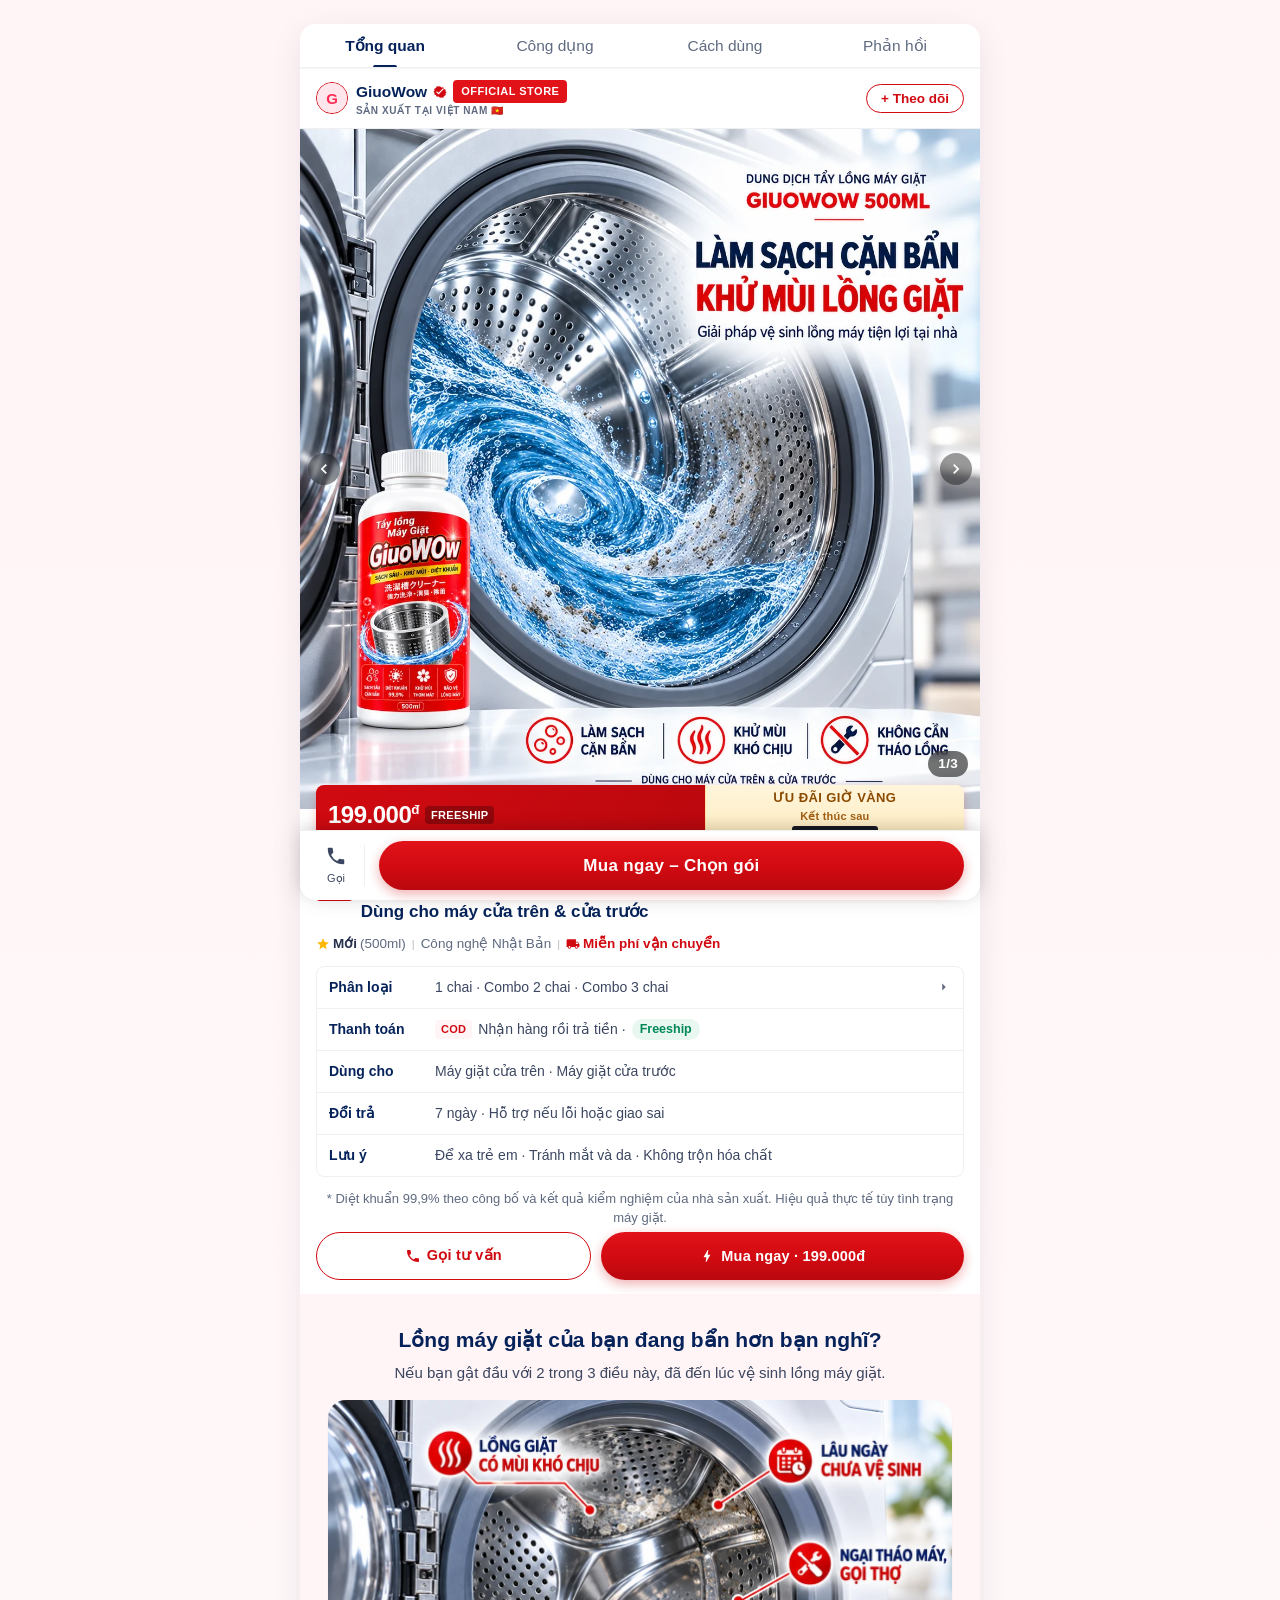
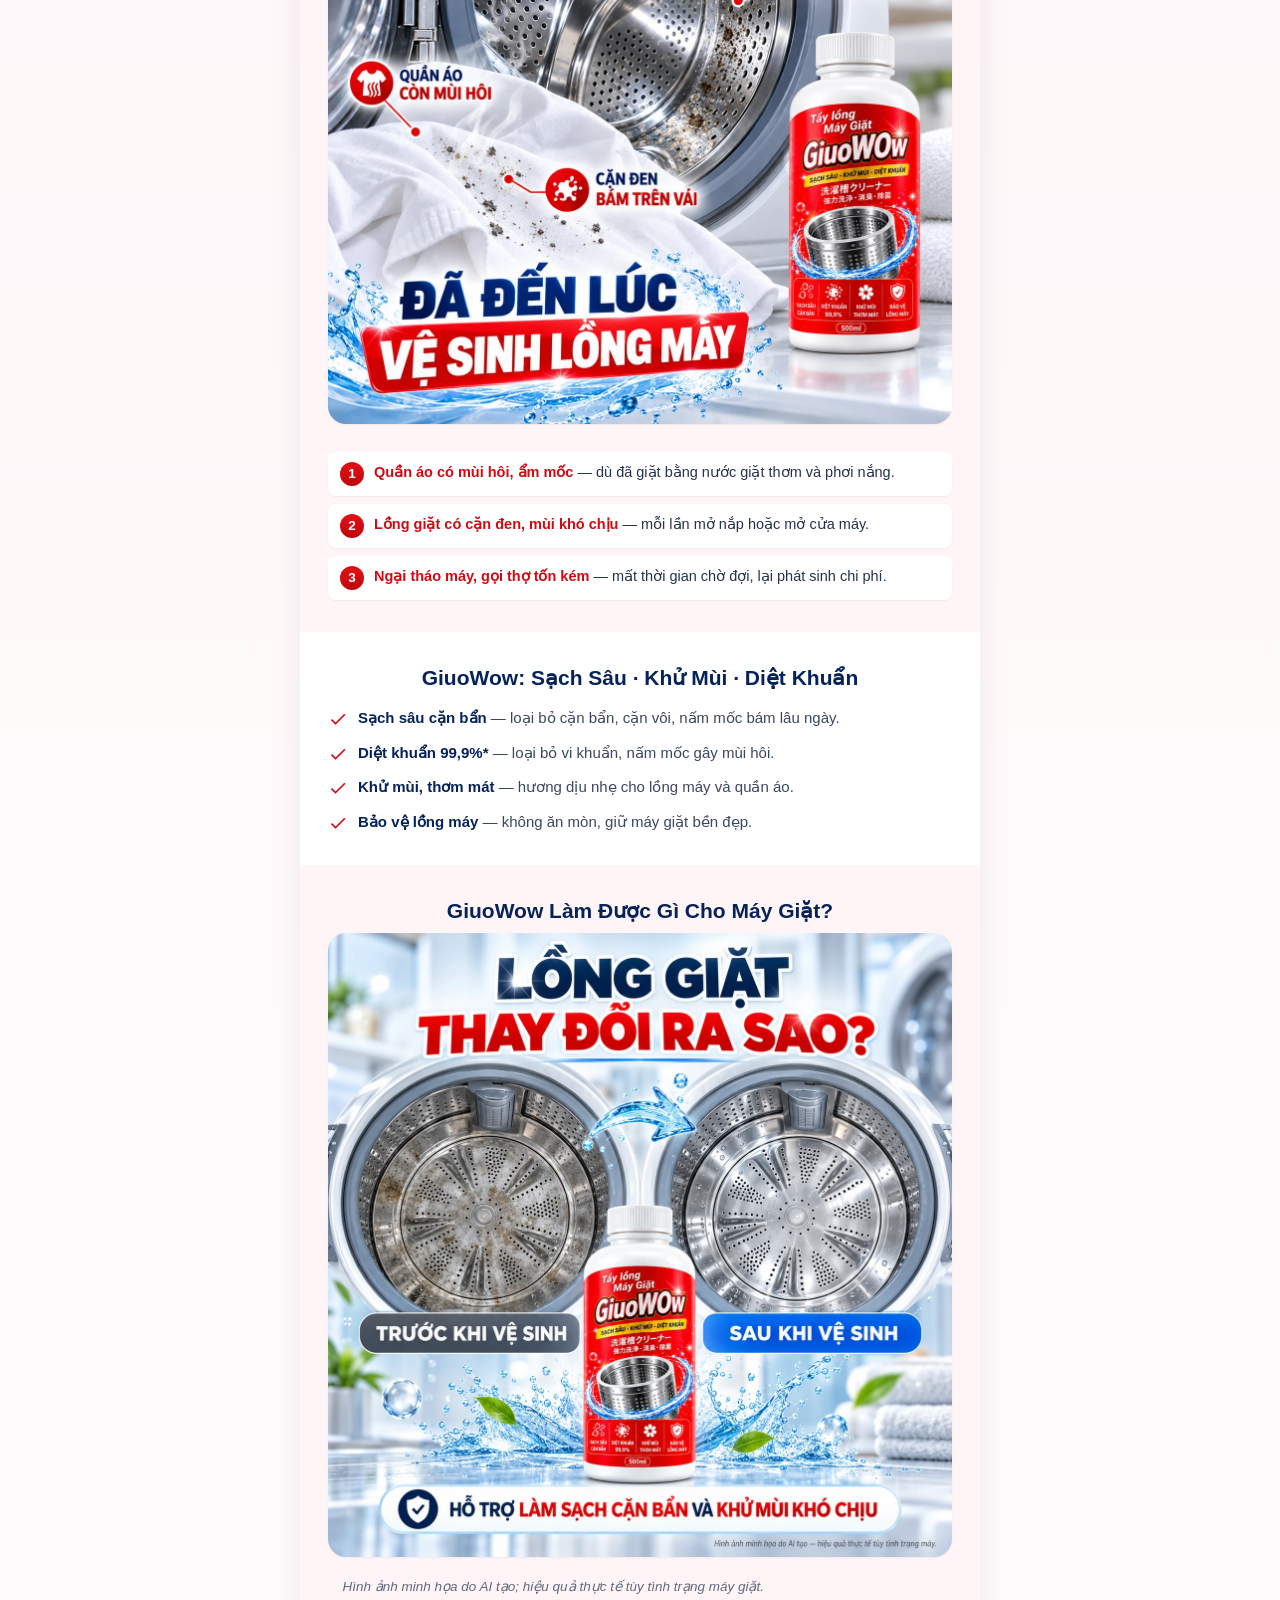
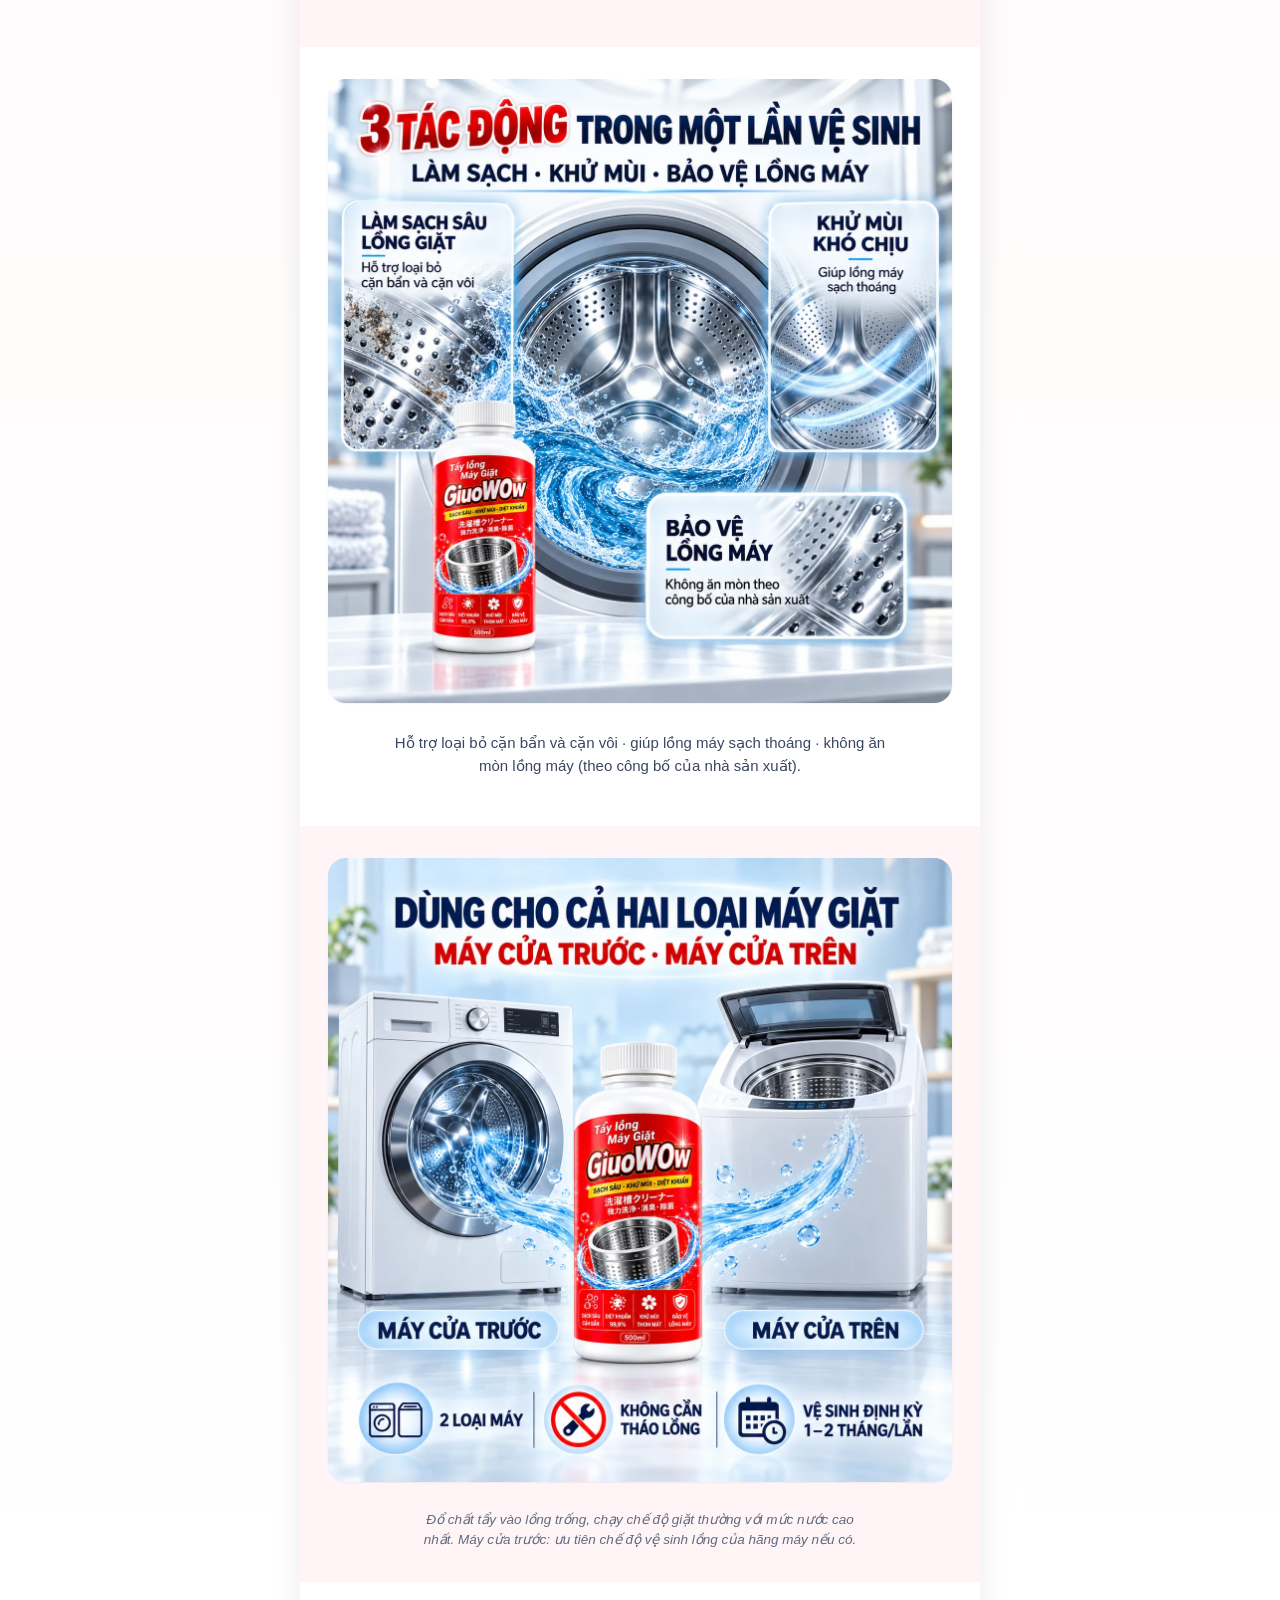
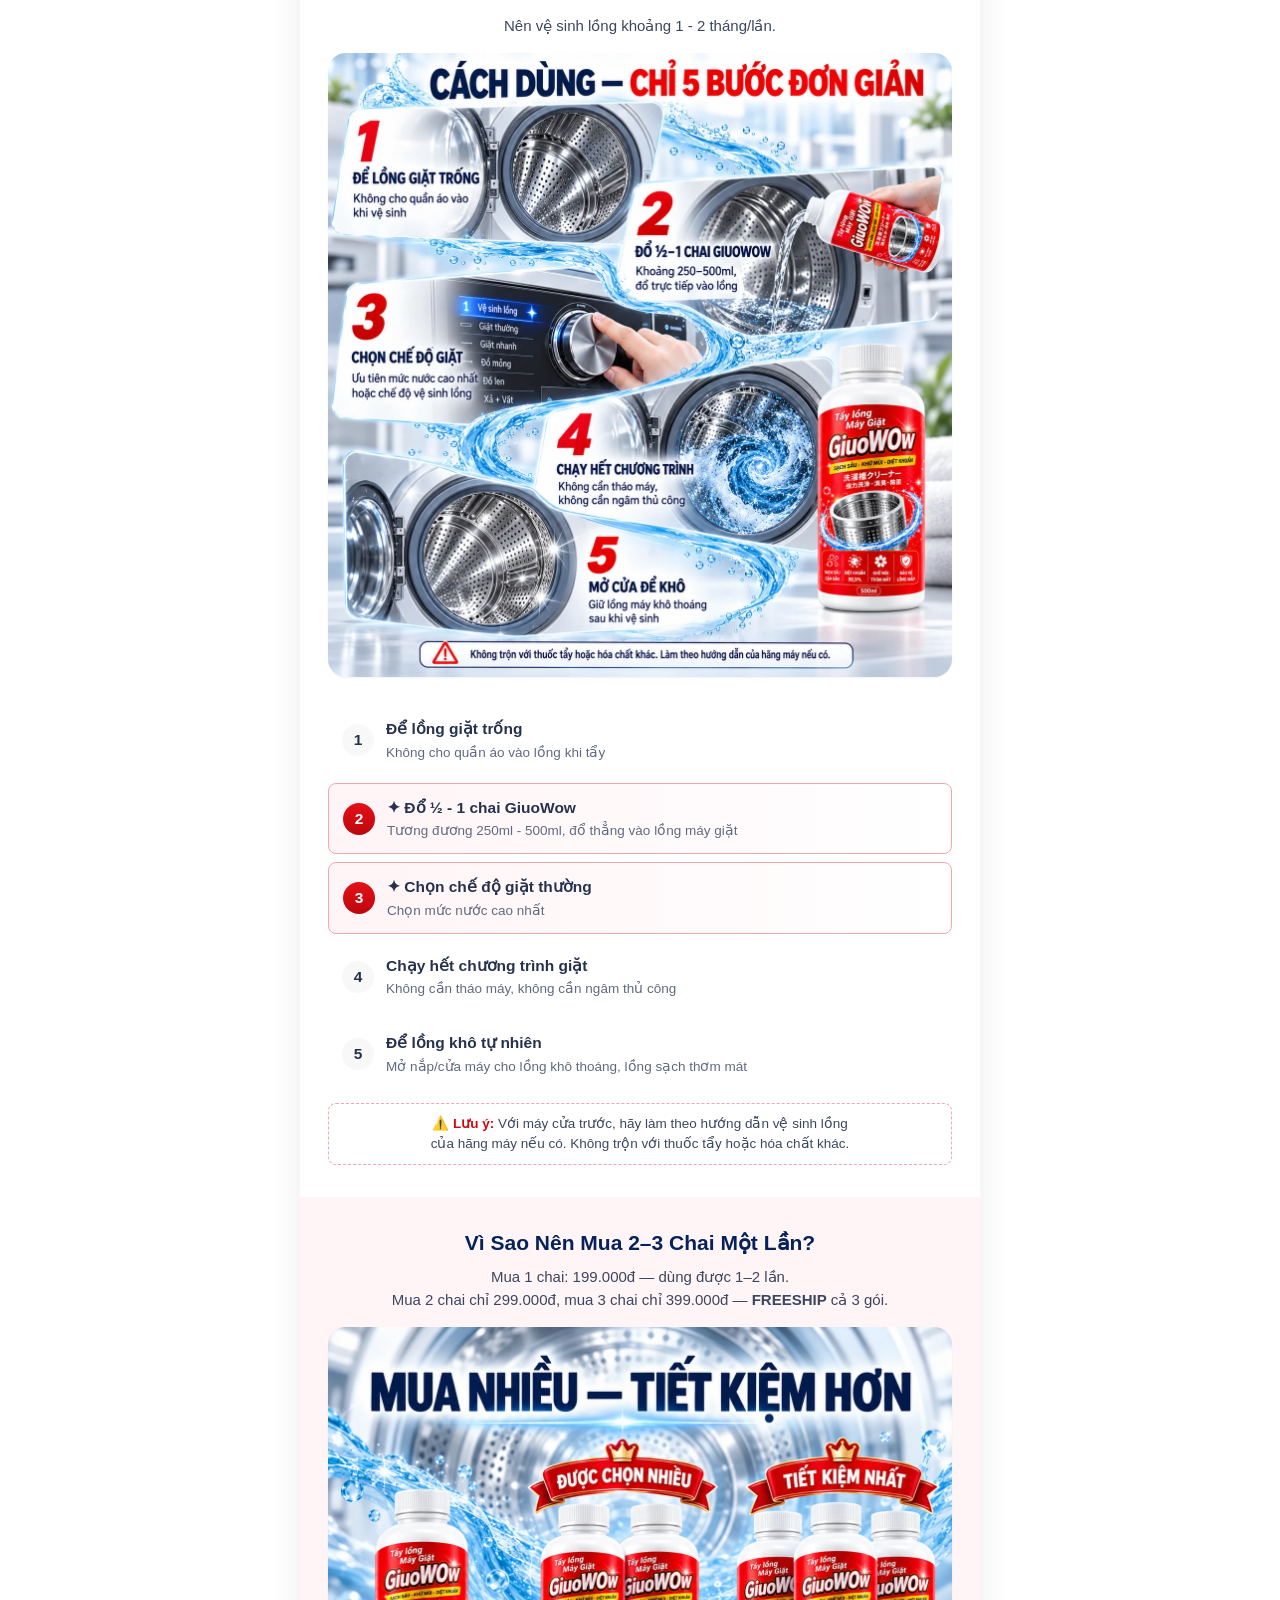
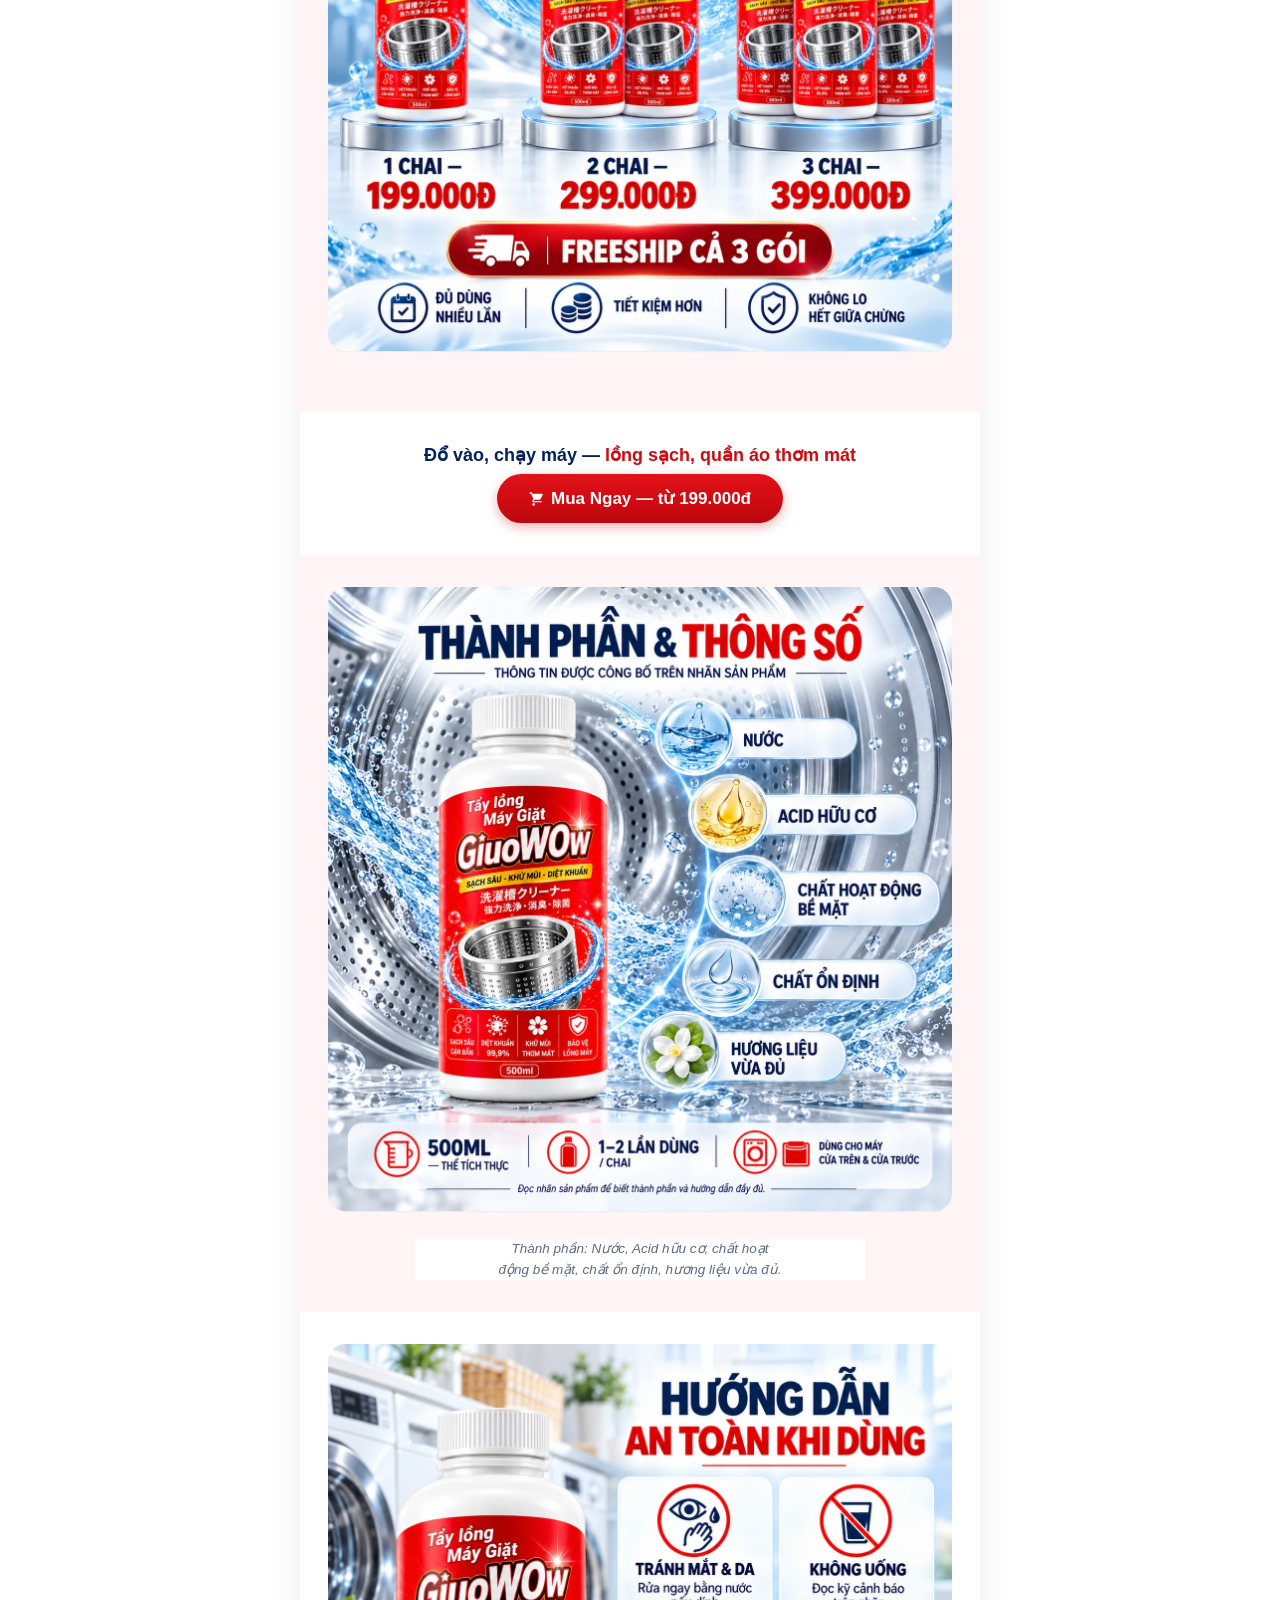
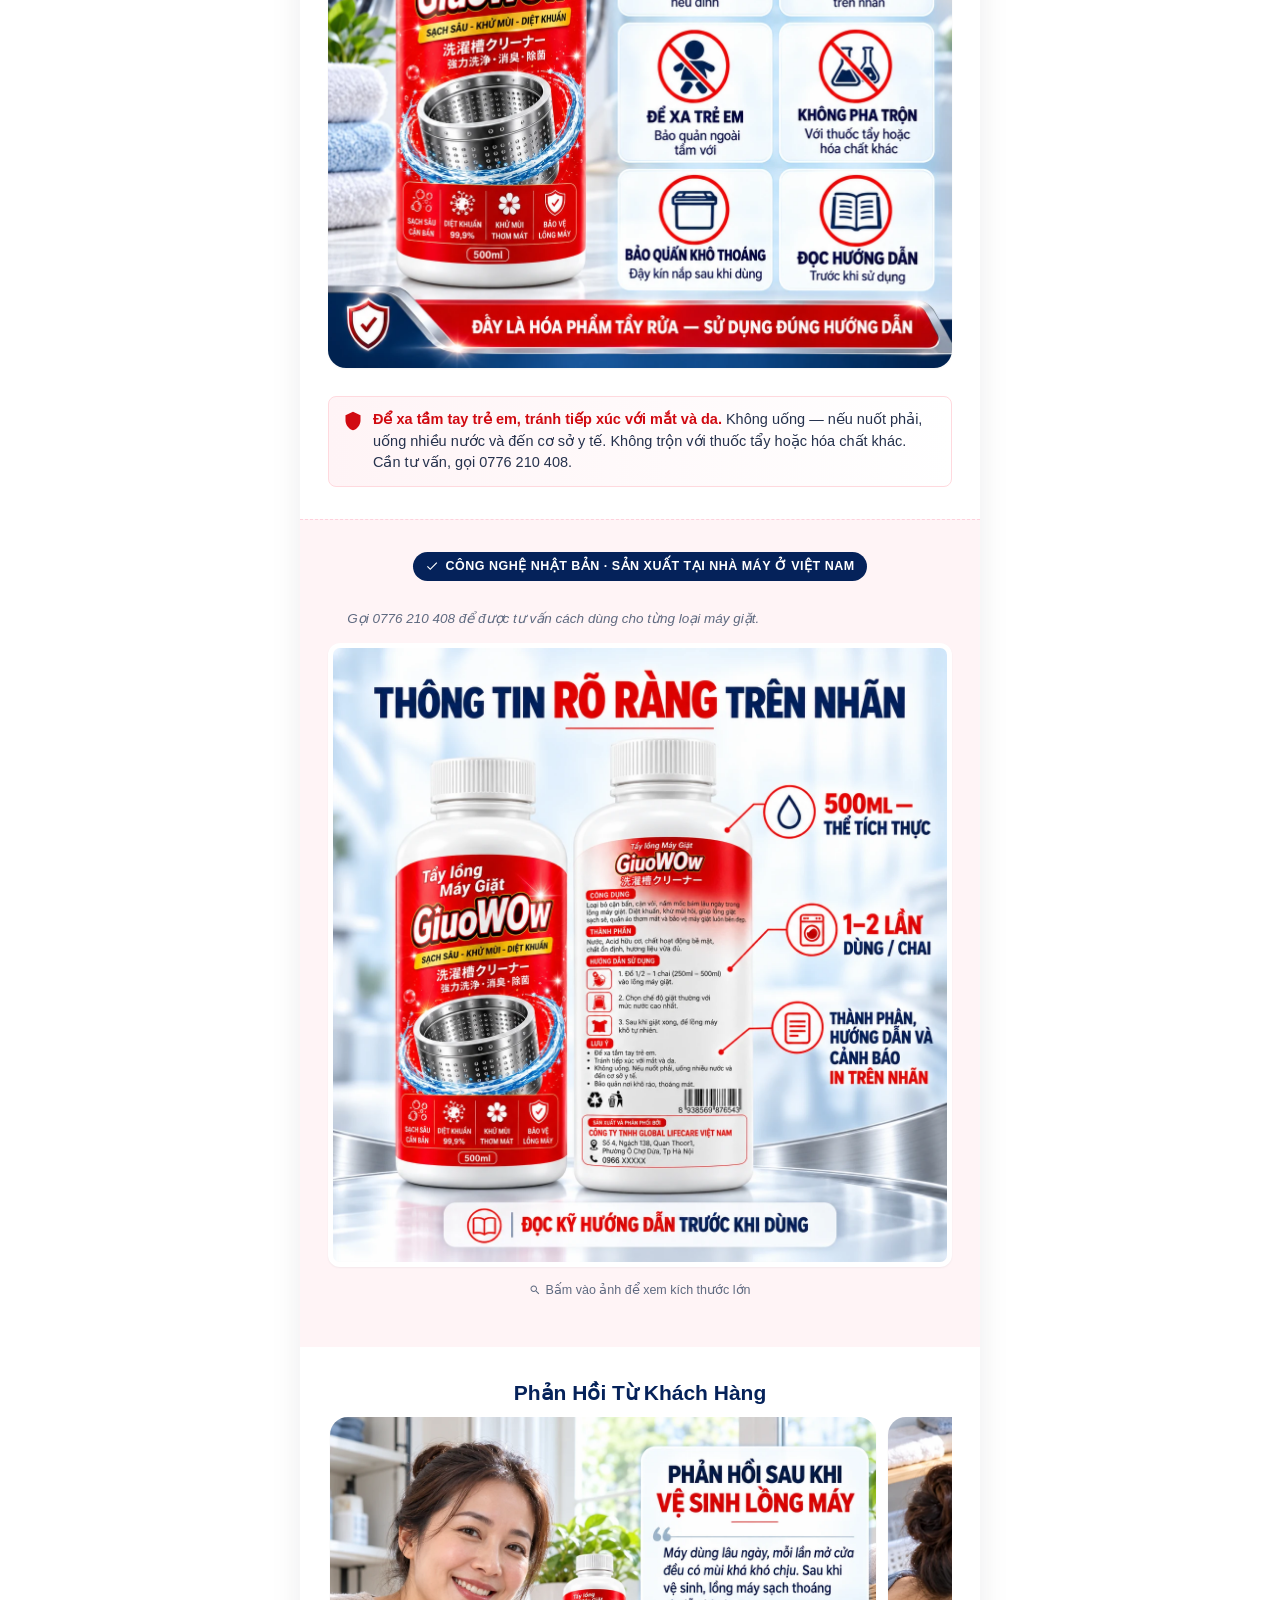
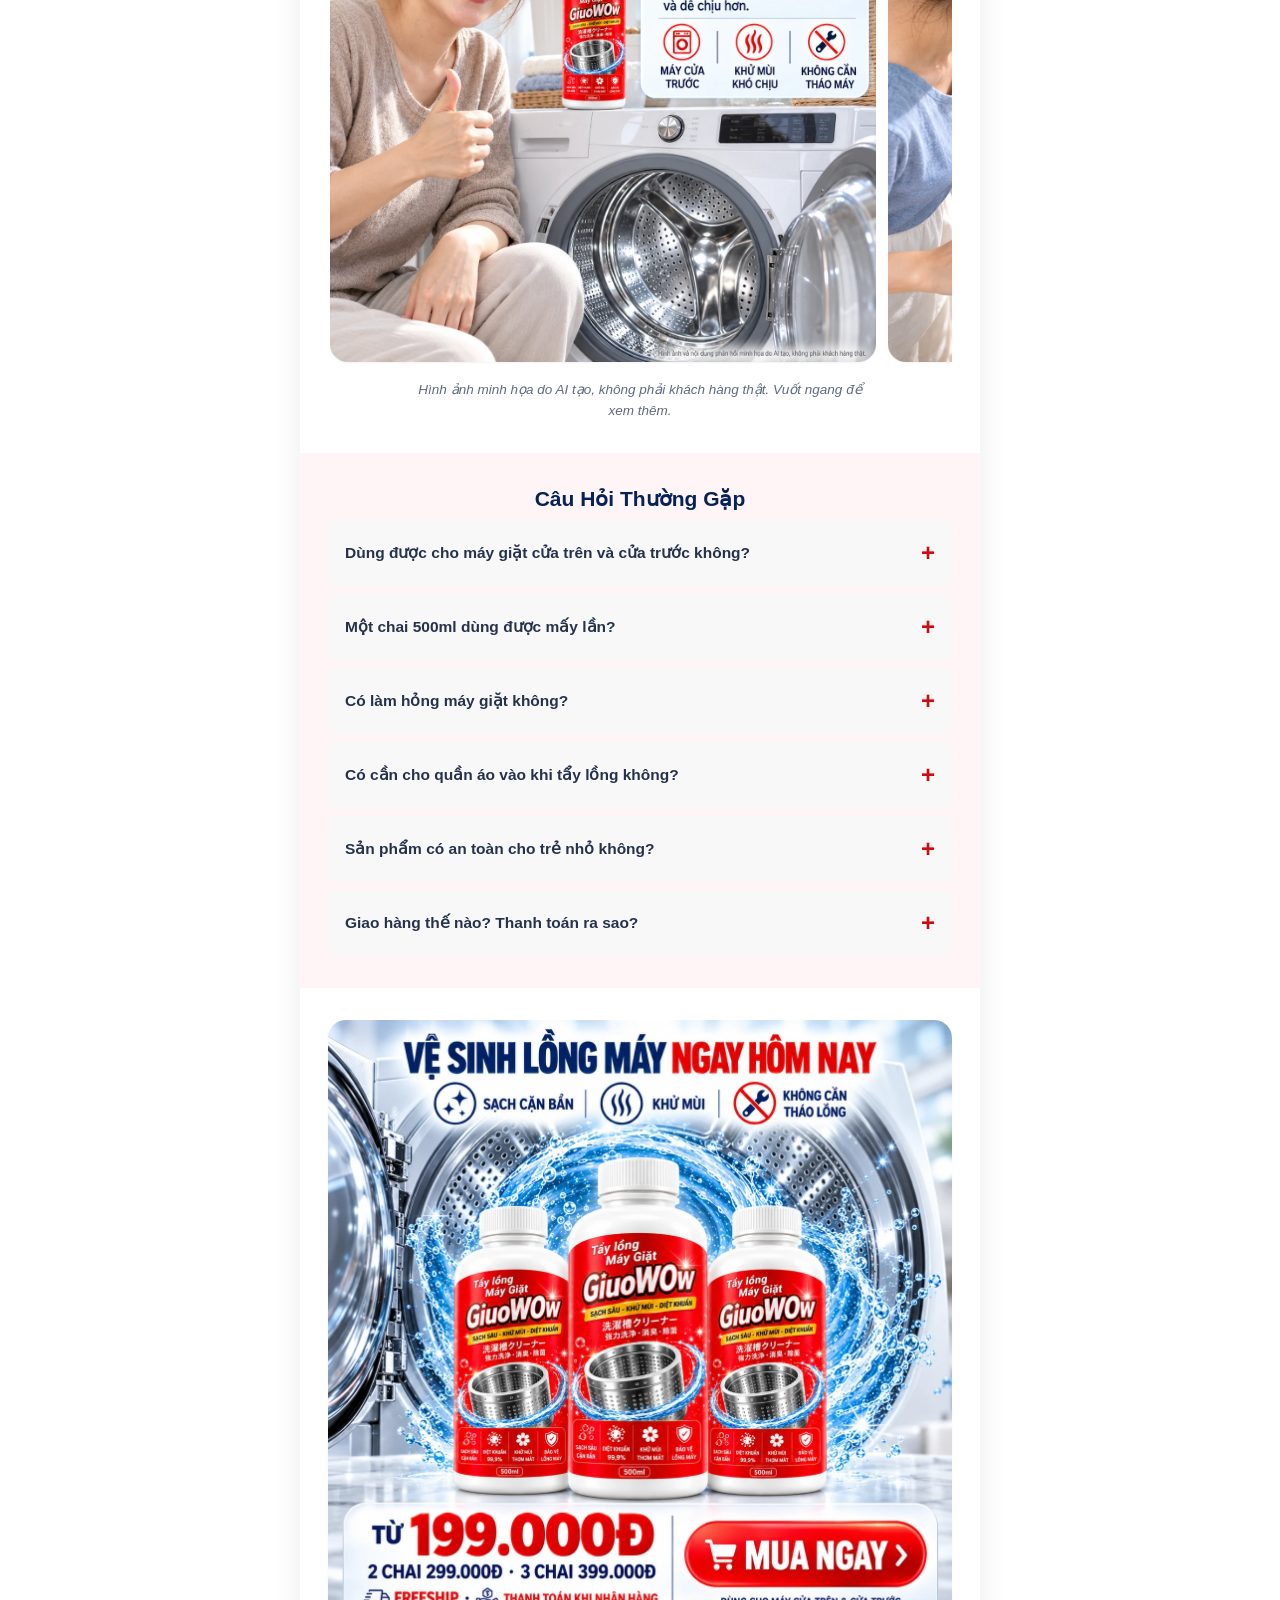
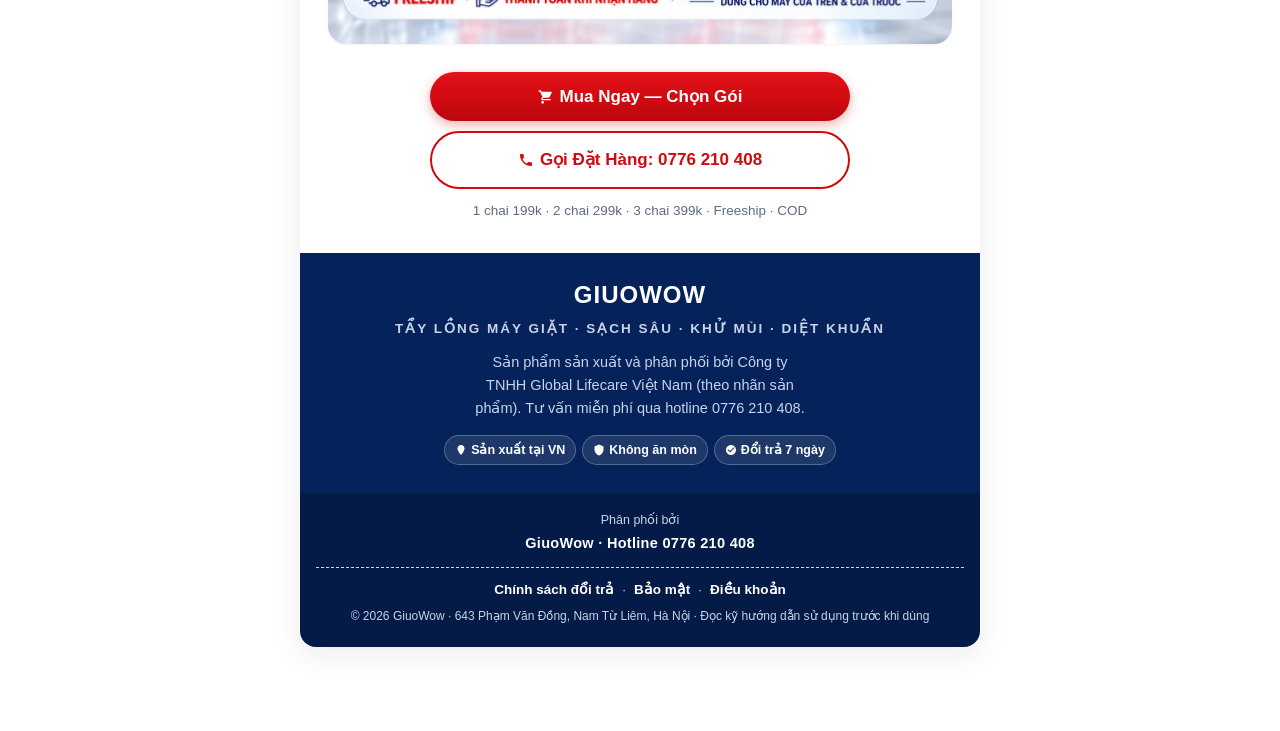
==== index.html @ 95f773a8 "Restructure non-image content: red palette, shorter page, new menu, desktop width - Images untouched" ====
<!DOCTYPE html>
<html lang="vi">
<head>
<meta charset="UTF-8">
<meta name="viewport" content="width=device-width, initial-scale=1.0, viewport-fit=cover">
<title>GiuoWow - Tẩy lồng máy giặt 500ml | Sạch sâu, khử mùi, diệt khuẩn</title>
<meta name="description" content="GiuoWow tẩy lồng máy giặt 500ml: loại bỏ cặn bẩn, cặn vôi, nấm mốc bám lâu ngày, khử mùi, diệt khuẩn. Dùng cho máy giặt cửa trên và cửa trước. Miễn phí vận chuyển, thanh toán khi nhận hàng.">
<meta name="theme-color" content="#D10A11">
<meta property="og:title" content="GiuoWow - Tẩy lồng máy giặt 500ml">
<meta property="og:description" content="Sạch sâu - Khử mùi - Diệt khuẩn. Miễn phí vận chuyển, thanh toán khi nhận hàng.">
<meta property="og:type" content="website">
<meta property="og:image" content="assets/gw-01-hero.webp">
<link rel="preload" as="image" href="assets/gw-01-hero.webp">
<link rel="icon" href="assets/brand-avatar.svg">
<style>
/* ==========================================================================
   TikTok Shop — Design Tokens
   ========================================================================== */
:root {
  --tt-pink:           #D10A11;
  --tt-pink-dark:      #B9080E;
  --tt-rose:           #E21219;
  --tt-pink-soft:      #F4A6AC;
  --tt-pastel:         #FFE3E8;
  --tt-peach:          #FFD8C2;
  --tt-cream:          #FFF4E6;
  --tt-mint:           #E8F8F0;
  --tt-promo-yellow:   #FFB800;
  --tt-promo-orange:   #FF7A00;
  --tt-flash-red:      #B9080E;
  --tt-bg:             #FFFFFF;
  --tt-bg-soft:        #F8F8F8;
  --tt-bg-border:      #F0F0F0;
  --tt-bg-overlay:     rgba(22, 24, 35, 0.5);
  --tt-black:          #161823;
  --tt-text-primary:   #161823;
  --tt-text-secondary: #555555;
  --tt-text-muted:     #8A8B91;
  --tt-text-disabled:  #BBBBBB;
  --tt-strike-price:   #999999;
  --tt-cyan:           #25F4EE;
  --tt-star-active:    #FFB800;
  --tt-star-inactive:  #DDDDDD;
  --tt-grad-pink:      linear-gradient(90deg, #E21219 0%, #D10A11 100%);
  --tt-grad-promo:     linear-gradient(90deg, #FFB800 0%, #FF7A00 100%);
  --tt-grad-xtra:      linear-gradient(135deg, #FFB800 0%, #D10A11 100%);
  --tt-grad-pastel:    linear-gradient(180deg, #FFE3E8 0%, #FFD8C2 100%);
  --tt-grad-mint:      linear-gradient(180deg, #E8F8F0 0%, #FFFFFF 100%);
  --tt-r-sm:           4px;
  --tt-r-md:           8px;
  --tt-r-lg:           12px;
  --tt-r-xl:           16px;
  --tt-r-pill:         999px;
  --tt-gap-xs:         4px;
  --tt-gap-sm:         8px;
  --tt-gap-md:         12px;
  --tt-gap-lg:         16px;
  --tt-gap-xl:         24px;
  --tt-gap-2xl:        32px;
  --tt-shadow-sm:      0 1px 2px rgba(22, 24, 35, 0.05);
  --tt-shadow-md:      0 2px 8px rgba(22, 24, 35, 0.08);
  --tt-shadow-tab:     0 1px 0 rgba(22, 24, 35, 0.04);
  --tt-shadow-modal:   0 8px 24px rgba(22, 24, 35, 0.16);
  --tt-shadow-cta:     0 4px 12px rgba(209,10,17, 0.32);
  --tt-container:      480px;
  --tt-tabnav-height:  44px;
  /* Cosmetic accents */
  --cos-soft-pink:     #FFF4F6;
  --cos-soft-peach:    #FFF5EE;
  --cos-soft-mint:     #F0F9F4;
}
* { box-sizing: border-box; margin: 0; padding: 0; }
html { -webkit-text-size-adjust: 100%; -webkit-tap-highlight-color: transparent; }
body {
  font-family: -apple-system, BlinkMacSystemFont, "Segoe UI",
    "Helvetica Neue", Helvetica, Arial, sans-serif;
  font-size: 15.5px; line-height: 1.5;
  color: var(--tt-text-primary);
  background: var(--tt-bg-soft);
  -webkit-font-smoothing: antialiased;
  -moz-osx-font-smoothing: grayscale;
  padding-bottom: 84px;
}
img { max-width: 100%; display: block; }
button { font-family: inherit; cursor: pointer; border: none; background: none; }
a { color: inherit; text-decoration: none; }

/* iOS auto-zoom fix */
@media (max-width: 767px) {
  input, select, textarea { font-size: 18px !important; }
}

.tts-page {
  max-width: var(--tt-container);
  margin: 0 auto;
  background: var(--tt-bg);
  min-height: 100vh;
  position: relative;
  overflow-x: hidden;
}
@media (min-width: 768px) {
  body { padding: 24px 0 84px; }
  .tts-page {
    border-radius: 16px;
    box-shadow: 0 8px 32px rgba(22, 24, 35, 0.08);
    overflow: hidden;
  }
}

/* Tab Nav */
.tts-tabnav {
  position: sticky; top: 0; z-index: 50;
  display: flex; align-items: stretch;
  background: var(--tt-bg);
  height: var(--tt-tabnav-height);
  border-bottom: 1px solid var(--tt-bg-border);
  box-shadow: var(--tt-shadow-tab);
}
.tts-tab {
  flex: 1; display: flex; align-items: center; justify-content: center;
  font-size: 15.5px; font-weight: 500;
  color: var(--tt-text-muted);
  position: relative; cursor: pointer;
  transition: color 0.15s ease;
  user-select: none; text-decoration: none;
}
.tts-tab:hover { color: var(--tt-text-primary); }
.tts-tab.active { color: var(--tt-black); font-weight: 600; }
.tts-tab.active::after {
  content: ""; position: absolute; bottom: 0; left: 50%;
  transform: translateX(-50%);
  width: 24px; height: 2px;
  background: var(--tt-black);
  border-radius: 2px 2px 0 0;
}
@media (max-width: 480px) { .tts-tab { font-size: 15.5px; } }

/* Brand Strip */
.tts-brand-strip {
  display: flex; align-items: center;
  gap: var(--tt-gap-sm);
  padding: var(--tt-gap-md) var(--tt-gap-lg);
  background: var(--tt-bg);
  border-bottom: 1px solid var(--tt-bg-border);
}
.tts-brand-logo {
  width: 32px; height: 32px;
  border-radius: 50%; object-fit: cover;
  flex-shrink: 0;
  border: 1.5px solid var(--tt-pink);
  display: block;
}
.tts-brand-info { display: flex; align-items: center; gap: 6px; flex: 1; min-width: 0; }
.tts-brand-name {
  font-size: 15.5px; font-weight: 600;
  color: var(--tt-black);
  white-space: nowrap; overflow: hidden; text-overflow: ellipsis;
}
.tts-verified-icon { width: 14px; height: 14px; flex-shrink: 0; }
.tts-official-badge {
  display: inline-flex; align-items: center; gap: 4px;
  padding: 3px 8px;
  background: var(--tt-rose);
  color: #FFFFFF;
  font-size: 11px; font-weight: 700;
  letter-spacing: 0.5px;
  border-radius: var(--tt-r-sm);
  text-transform: uppercase;
  flex-shrink: 0;
}
.tts-follow-btn {
  padding: 6px 14px;
  background: transparent;
  border: 1px solid var(--tt-pink);
  color: var(--tt-pink);
  font-size: 13.5px; font-weight: 600;
  border-radius: var(--tt-r-pill);
  flex-shrink: 0;
  transition: all 0.15s ease;
}
.tts-follow-btn:hover { background: var(--tt-pink); color: #FFFFFF; }

/* Brand Strip subtitle */
.tts-brand-sub {
  font-size: 10px; font-weight: 700;
  color: var(--tt-text-muted);
  letter-spacing: 0.6px;
  text-transform: uppercase;
  line-height: 1;
  margin-top: 2px;
}
.tts-brand-textgroup {
  display: flex; flex-direction: column;
  gap: 1px; min-width: 0; flex: 1;
}
.tts-brand-row1 { display: flex; align-items: center; gap: 6px; }

/* Hero Gallery */
.tts-hero {
  position: relative; width: 100%;
  aspect-ratio: 1 / 1;
  background: var(--tt-grad-pastel);
  overflow: hidden;
}
.tts-hero-track {
  display: flex; width: 100%; height: 100%;
  scroll-snap-type: x mandatory;
  overflow-x: auto;
  scrollbar-width: none; -ms-overflow-style: none;
}
.tts-hero-track::-webkit-scrollbar { display: none; }
.tts-hero-slide {
  flex: 0 0 100%; width: 100%; height: 100%;
  scroll-snap-align: start;
  display: flex; align-items: center; justify-content: center;
  position: relative;
}
.tts-hero-img { width: 100%; height: 100%; object-fit: cover; }
.tts-hero-arrow {
  position: absolute; top: 50%;
  transform: translateY(-50%);
  width: 32px; height: 32px;
  border-radius: 50%;
  background: rgba(0,0,0,0.4);
  display: flex; align-items: center; justify-content: center;
  z-index: 3;
  transition: background 0.15s ease;
  backdrop-filter: blur(2px);
}
.tts-hero-arrow:hover, .tts-hero-arrow:active { background: rgba(0,0,0,0.6); }
.tts-hero-arrow.prev { left: 8px; }
.tts-hero-arrow.next { right: 8px; }
.tts-hero-arrow svg { width: 20px; height: 20px; }
.tts-hero-counter {
  position: absolute; bottom: 32px; right: 12px;
  padding: 3px 10px;
  background: rgba(0,0,0,0.55);
  color: #FFFFFF;
  font-size: 13.5px; font-weight: 600;
  border-radius: var(--tt-r-pill);
  backdrop-filter: blur(4px);
  z-index: 2;
  letter-spacing: 0.3px;
}

/* Combined Deal Banner (Price + Promo) */
.tts-deal-banner {
  display: flex;
  margin: -24px var(--tt-gap-lg) 0;
  border-radius: var(--tt-r-md);
  overflow: hidden;
  box-shadow: 0 3px 10px rgba(209,10,17,0.2);
  position: relative; z-index: 4;
  min-height: 64px;
}
.tts-deal-left {
  flex: 0 0 60%;
  background: linear-gradient(135deg, #D10A11 0%, #B9080E 100%);
  padding: 8px 12px 8px;
  position: relative;
  color: #FFFFFF;
  display: flex; flex-direction: column;
  justify-content: center;
  gap: 1px;
}
.tts-deal-left-info { display: contents; }
@keyframes deal-badge-pulse {
  0%, 100% { transform: scale(1);   box-shadow: 0 0 0 0 rgba(255,224,102,0.55); }
  50%       { transform: scale(1.07); box-shadow: 0 0 0 6px rgba(255,224,102,0); }
}
.tts-deal-save-badge {
  width: 58px; height: 58px; flex-shrink: 0;
  border-radius: 50%;
  background: #FFE066;
  border: 2.5px solid #FFFFFF;
  box-shadow: 0 0 0 0 rgba(255,224,102,0.55);
  display: flex; flex-direction: column;
  align-items: center; justify-content: center;
  text-align: center; gap: 0px;
  animation: deal-badge-pulse 1.4s ease-in-out infinite;
}
.tts-deal-save-num {
  font-size: 17px; font-weight: 900;
  color: #C8000E; line-height: 1.1;
  letter-spacing: -0.5px;
}
.tts-deal-save-lbl {
  font-size: 9px; font-weight: 800;
  color: #C8000E; line-height: 1;
  text-transform: uppercase; letter-spacing: 0.5px;
}
.tts-deal-pricerow {
  display: flex; align-items: center;
  gap: 6px; flex-wrap: wrap;
}
.tts-deal-price {
  font-size: 24px; font-weight: 800;
  color: #FFFFFF;
  line-height: 1; letter-spacing: -0.5px;
}
.tts-deal-price-sym {
  font-size: 13.5px; font-weight: 700;
  vertical-align: super;
}
.tts-deal-pct {
  display: inline-block;
  padding: 1px 6px;
  background: rgba(0,0,0,0.28);
  color: #FFFFFF;
  font-size: 11px; font-weight: 800;
  border-radius: var(--tt-r-sm);
  letter-spacing: 0.3px;
}
.tts-deal-old {
  font-size: 12.5px; font-weight: 500;
  color: rgba(255,255,255,0.78);
  text-decoration: line-through;
  letter-spacing: 0.2px;
}
.tts-deal-stock {
  font-size: 11px; font-weight: 600;
  color: rgba(255,255,255,0.9);
  letter-spacing: 0.2px;
}
.tts-deal-stock b { color: #FFE066; font-weight: 800; }
.tts-deal-right {
  flex: 0 0 40%;
  background: linear-gradient(180deg, #FFF5DC 0%, #FFE9B3 100%);
  padding: 6px 8px;
  display: flex; flex-direction: column;
  align-items: center; justify-content: center;
  gap: 2px;
  position: relative;
  border-left: 1px solid rgba(255,200,100,0.45);
}
.tts-deal-right-title {
  font-size: 10px; font-weight: 800;
  color: #8A4A00;
  text-transform: uppercase;
  letter-spacing: 0.4px;
  text-align: center;
  line-height: 1.1;
}
.tts-deal-right-sub {
  font-size: 9px; font-weight: 600;
  color: #A06016;
  letter-spacing: 0.2px;
}
.tts-promo-countdown {
  display: inline-flex; align-items: center;
}
.tts-promo-countdown b {
  display: inline-block;
  padding: 2px 7px;
  background: #161823;
  border-radius: 3px;
  font-size: 13.5px; font-weight: 800;
  font-variant-numeric: tabular-nums;
  letter-spacing: 0.8px;
  color: #FFD24A;
  min-width: 86px; text-align: center;
  text-shadow: 0 1px 1px rgba(0,0,0,0.4);
}

/* Title + Meta */
.tts-title-block {
  padding: var(--tt-gap-md) var(--tt-gap-lg) 6px;
  display: flex; flex-wrap: nowrap;
  align-items: flex-start; gap: 8px;
}
.tts-tag-mall {
  display: inline-flex; align-items: center;
  padding: 2px 7px;
  background: #D10A11;
  color: #FFFFFF;
  font-size: 12.5px; font-weight: 800;
  letter-spacing: 0.3px;
  border-radius: var(--tt-r-sm);
  flex-shrink: 0;
  align-self: flex-start;
  margin-top: 2px;
}
.tts-title {
  font-size: 17px; font-weight: 600;
  color: var(--tt-black);
  line-height: 1.4;
  flex: 1; min-width: 0;
}
.tts-bookmark-btn {
  flex-shrink: 0;
  width: 28px; height: 28px;
  display: flex; align-items: center; justify-content: center;
  border-radius: 50%;
  transition: all 0.15s ease;
  margin-top: -2px;
}
.tts-bookmark-btn svg {
  width: 20px; height: 20px;
  stroke: var(--tt-text-muted); fill: none; stroke-width: 1.8;
  transition: all 0.15s ease;
}
.tts-bookmark-btn:hover svg, .tts-bookmark-btn:active svg {
  stroke: var(--tt-pink); fill: var(--tt-pink);
}

.tts-meta {
  display: flex; flex-wrap: wrap;
  align-items: center; gap: 6px;
  padding: 4px var(--tt-gap-lg) var(--tt-gap-md);
  font-size: 13.5px;
  color: var(--tt-text-muted);
}
.tts-meta-rating {
  display: inline-flex; align-items: center; gap: 3px;
  font-weight: 600;
  color: var(--tt-text-primary);
}
.tts-meta-rating svg { width: 14px; height: 14px; fill: var(--tt-star-active); }
.tts-meta-rating .tts-rating-count { color: var(--tt-text-muted); font-weight: 400; }
.tts-meta-divider { color: var(--tt-text-disabled); font-size: 11px; }
.tts-meta-item { display: inline-flex; align-items: center; gap: 3px; }
.tts-meta-item-ship {
  display: inline-flex; align-items: center; gap: 3px;
  color: var(--tt-pink); font-weight: 600;
}
.tts-meta-item-ship svg { width: 14px; height: 14px; fill: var(--tt-pink); }

/* Hot Category Strip */
.tts-hot-strip {
  display: flex; align-items: center; gap: 6px;
  margin: 0 var(--tt-gap-lg) var(--tt-gap-md);
  padding: 8px 12px;
  background: linear-gradient(90deg, #FFF5E6 0%, #FFE9C2 100%);
  border: 1px solid #FFD898;
  border-radius: var(--tt-r-md);
  font-size: 13.5px;
  color: #8A4A00;
  line-height: 1.3;
}
.tts-hot-strip svg.trophy {
  width: 16px; height: 16px; flex-shrink: 0;
}
.tts-hot-strip-bold {
  font-weight: 700;
  color: #C44900;
}
.tts-hot-strip-text { flex: 1; min-width: 0; }
.tts-hot-strip svg.chev { width: 14px; height: 14px; flex-shrink: 0; fill: #8A4A00; }

/* Feature Chips */
.tts-feature-chips {
  display: flex; flex-wrap: wrap; gap: 6px;
  padding: 0 var(--tt-gap-lg) var(--tt-gap-md);
}
.tts-feat-chip {
  display: inline-flex; align-items: center; gap: 4px;
  padding: 5px 10px;
  background: #FFF4F6;
  color: #D10A11;
  border: 1px solid #FFD9DE;
  border-radius: var(--tt-r-pill);
  font-size: 12.5px; font-weight: 600;
  line-height: 1.2;
}
.tts-feat-chip svg { width: 12px; height: 12px; fill: #D10A11; flex-shrink: 0; }

/* Info Rows */
.tts-info-rows {
  margin: 0 var(--tt-gap-lg) var(--tt-gap-md);
  background: var(--tt-bg);
  border: 1px solid var(--tt-bg-border);
  border-radius: var(--tt-r-md);
  overflow: hidden;
}
.tts-info-row {
  display: flex; align-items: center;
  gap: 10px;
  padding: 10px 12px;
  border-bottom: 1px solid var(--tt-bg-border);
  font-size: 14px;
  min-height: 38px;
}
.tts-info-row:last-child { border-bottom: 0; }
.tts-info-label {
  flex: 0 0 96px;
  font-weight: 700;
  color: var(--tt-black);
  font-size: 14px;
}
.tts-info-value {
  flex: 1; min-width: 0;
  display: flex; align-items: center;
  gap: 6px; flex-wrap: wrap;
  color: var(--tt-text-secondary);
}
.tts-info-chev {
  width: 14px; height: 14px;
  fill: var(--tt-text-muted);
  flex-shrink: 0; margin-left: auto;
}
.tts-cod-tag {
  display: inline-block;
  padding: 1px 6px;
  background: #FFF4F6;
  color: #D10A11;
  font-size: 11px; font-weight: 800;
  border-radius: var(--tt-r-sm);
  letter-spacing: 0.3px;
}
.tts-ship-old {
  text-decoration: line-through;
  color: var(--tt-strike-price);
  font-size: 13.5px;
}
.tts-ship-free {
  display: inline-block;
  padding: 1px 8px;
  background: #E8F8F0;
  color: #00875A;
  font-size: 12.5px; font-weight: 700;
  border-radius: var(--tt-r-pill);
}

/* Inline CTA after info-rows */
.tts-inline-cta {
  display: flex; gap: 10px;
  padding: 4px 16px 14px;
}
.tts-inline-btn {
  flex: 1; display: inline-flex;
  align-items: center; justify-content: center; gap: 6px;
  padding: 12px 8px;
  font-size: 14.5px; font-weight: 800;
  border-radius: var(--tt-r-pill);
  cursor: pointer;
  border: none;
  letter-spacing: 0.2px;
  transition: filter 0.15s, transform 0.05s;
}
.tts-inline-btn svg { width: 16px; height: 16px; flex-shrink: 0; }
.tts-inline-btn.cart {
  flex: 0.85;
  background: #FFFFFF;
  border: 1.5px solid var(--tt-pink);
  color: var(--tt-pink);
}
.tts-inline-btn.cart svg { fill: var(--tt-pink); }
.tts-inline-btn.buy {
  flex: 1.15;
  background: var(--tt-grad-pink);
  color: #FFFFFF;
  box-shadow: var(--tt-shadow-cta);
}
.tts-inline-btn:hover { filter: brightness(1.05); }
.tts-inline-btn:active { transform: translateY(1px); }

/* Section divider */
.tts-section-divider {
  height: 8px;
  background: var(--tt-bg-soft);
}

/* ==========================================================================
   COSMETIC SECTIONS
   ========================================================================== */

/* Pain Strip */
.cos-pain-strip { background: var(--cos-soft-pink); padding: 24px 16px; }
.cos-pain-title {
  font-size: 20px; font-weight: 700;
  color: var(--tt-black);
  text-align: center;
  margin-bottom: 8px; line-height: 1.4;
}
.cos-pain-sub {
  font-size: 14.5px; color: var(--tt-text-secondary);
  text-align: center; margin-bottom: 16px; line-height: 1.5;
}
.cos-pain-image {
  width: 100%; aspect-ratio: 1/1;
  object-fit: cover;
  border-radius: var(--tt-r-lg);
  box-shadow: var(--tt-shadow-sm);
  margin-bottom: 14px;
}
.cos-pain-list { display: flex; flex-direction: column; gap: 8px; }
.cos-pain-item {
  display: flex; align-items: flex-start; gap: 10px;
  padding: 10px 12px;
  background: var(--tt-bg);
  border-radius: var(--tt-r-md);
  box-shadow: var(--tt-shadow-sm);
}
.cos-pain-num {
  width: 24px; height: 24px;
  border-radius: 50%;
  background: var(--tt-grad-pink);
  color: #FFFFFF;
  font-size: 13.5px; font-weight: 800;
  display: flex; align-items: center; justify-content: center;
  flex-shrink: 0;
}
.cos-pain-text {
  font-size: 14.5px;
  color: var(--tt-text-primary);
  line-height: 1.5;
}
.cos-pain-text b { color: var(--tt-pink); }
.cos-pain-cta {
  text-align: center;
  font-size: 15.5px;
  color: var(--tt-pink);
  font-weight: 700;
  margin-top: 14px;
  text-wrap: balance;
}

/* Ingredient Spotlight */
.cos-ingredient {
  background: var(--cos-soft-mint);
  padding: 24px 16px;
}
.cos-ing-title {
  font-size: 20px; font-weight: 700;
  color: var(--tt-black);
  text-align: center;
  margin-bottom: 6px;
}
.cos-ing-sub {
  font-size: 14.5px; color: var(--tt-text-secondary);
  text-align: center; margin-bottom: 14px;
}
.cos-ing-hero {
  width: 100%; aspect-ratio: 3/4;
  object-fit: cover;
  object-position: center 30%;
  border-radius: var(--tt-r-lg);
  margin-bottom: 16px;
  box-shadow: var(--tt-shadow-sm);
}
.cos-ing-list { display: flex; flex-direction: column; gap: 10px; }
.cos-ing-item {
  display: flex; gap: 12px; align-items: flex-start;
  padding: 14px;
  background: var(--tt-bg);
  border-radius: var(--tt-r-md);
  border: 1px solid #E0F0E5;
}
.cos-ing-circle {
  width: 72px; height: 72px;
  border-radius: 50%;
  background: var(--tt-grad-pink);
  color: #FFFFFF;
  font-size: 14.5px; font-weight: 800;
  display: flex; flex-direction: column;
  align-items: center; justify-content: center;
  flex-shrink: 0; line-height: 1.1;
  box-shadow: 0 2px 6px rgba(209,10,17, 0.24);
  text-align: center;
}
.cos-ing-circle b { font-size: 18px; }
.cos-ing-circle span { font-size: 10px; opacity: 0.95; margin-top: 2px; }
.cos-ing-body { flex: 1; min-width: 0; }
.cos-ing-name {
  font-size: 15.5px; font-weight: 700;
  color: var(--tt-black);
  margin-bottom: 4px;
}
.cos-ing-name .cos-ing-cert {
  display: inline-block;
  font-size: 11px; font-weight: 700;
  background: var(--cos-soft-mint);
  color: #2E7D32;
  padding: 1px 6px;
  border-radius: var(--tt-r-sm);
  margin-left: 4px;
  vertical-align: middle;
}
.cos-ing-desc {
  font-size: 13.5px; line-height: 1.5;
  color: var(--tt-text-secondary);
}

/* Safety Cert */
.cos-safety { background: var(--tt-bg); padding: 24px 16px; }
.cos-saf-title {
  font-size: 19px; font-weight: 700;
  color: var(--tt-black);
  text-align: center;
  margin-bottom: 6px; line-height: 1.4;
}
.cos-saf-sub {
  font-size: 14.5px; color: var(--tt-text-secondary);
  text-align: center; margin-bottom: 16px; line-height: 1.5;
}
.cos-saf-grid {
  display: grid;
  grid-template-columns: repeat(3, 1fr);
  gap: 8px;
}
.cos-saf-badge {
  background: var(--tt-bg-soft);
  border-radius: var(--tt-r-md);
  padding: 12px 6px;
  text-align: center;
  border: 1px solid #ECECEC;
}
.cos-saf-icon {
  width: 36px; height: 36px;
  margin: 0 auto 6px;
  display: flex; align-items: center; justify-content: center;
  background: var(--tt-bg);
  border: 1.5px solid var(--tt-pink-soft);
  border-radius: 50%;
  color: var(--tt-pink);
}
.cos-saf-icon svg { width: 20px; height: 20px; fill: var(--tt-pink); }
.cos-saf-name {
  font-size: 12.5px; font-weight: 700;
  color: var(--tt-black);
  margin-bottom: 2px; line-height: 1.3;
}
.cos-saf-desc {
  font-size: 11px;
  color: var(--tt-text-muted);
  line-height: 1.3;
}
.cos-saf-callout {
  margin-top: 14px;
  padding: 12px 14px;
  background: linear-gradient(90deg, #FFF4F6 0%, #FFFFFF 100%);
  border: 1px solid #FFD9DE;
  border-radius: var(--tt-r-md);
  display: flex; gap: 10px; align-items: flex-start;
}
.cos-saf-callout svg {
  width: 20px; height: 20px; fill: var(--tt-pink); flex-shrink: 0;
  margin-top: 2px;
}
.cos-saf-callout-text {
  font-size: 14.5px; color: var(--tt-text-primary); line-height: 1.5;
}
.cos-saf-callout-text b { color: var(--tt-pink); }

/* License / Authenticity section */
.cos-license {
  background: linear-gradient(180deg, #FFF4F6 0%, #FFFFFF 100%);
  padding: 28px 16px 28px;
  text-align: center;
  border-top: 1px dashed #FFD0DC;
}
.cos-lic-badge {
  display: inline-flex; align-items: center; gap: 6px;
  padding: 5px 12px;
  background: linear-gradient(90deg, #00A86B 0%, #008f5a 100%);
  color: #FFFFFF;
  font-size: 12.5px; font-weight: 800;
  text-transform: uppercase; letter-spacing: 0.5px;
  border-radius: var(--tt-r-pill);
  margin-bottom: 12px;
  box-shadow: 0 2px 8px rgba(0,168,107,0.32);
}
.cos-lic-badge svg { width: 14px; height: 14px; fill: #FFFFFF; }
.cos-lic-title {
  font-size: 22px; font-weight: 800;
  color: var(--tt-black);
  line-height: 1.3;
  margin-bottom: 8px;
  padding: 0 8px;
}
.cos-lic-title em {
  font-style: normal;
  background: linear-gradient(90deg, #D10A11, #FF7A00);
  -webkit-background-clip: text;
  background-clip: text;
  color: transparent;
}
.cos-lic-sub {
  font-size: 14.5px; color: var(--tt-text-secondary);
  line-height: 1.55;
  margin-bottom: 18px;
  padding: 0 4px;
}
.cos-lic-image-wrap {
  position: relative;
  display: inline-block;
  border-radius: 10px;
  overflow: hidden;
  box-shadow: 0 12px 32px rgba(22,24,35,0.2), 0 4px 12px rgba(209,10,17,0.15);
  border: 5px solid #FFFFFF;
  background: #FFFFFF;
  max-width: 100%;
  margin-bottom: 12px;
  cursor: zoom-in;
  transition: transform 0.2s ease;
}
.cos-lic-image-wrap:hover { transform: none; }
.cos-lic-image {
  display: block;
  width: 100%;
  height: auto;
  border-radius: 4px;
}
.cos-lic-corner-stamp {
  position: absolute;
  top: 14px; right: -32px;
  background: var(--tt-pink);
  color: #FFFFFF;
  font-size: 11px; font-weight: 800;
  letter-spacing: 1px;
  padding: 4px 36px;
  transform: rotate(35deg);
  box-shadow: 0 2px 6px rgba(0,0,0,0.2);
  text-transform: uppercase;
}
.cos-lic-zoom-hint {
  display: inline-flex; align-items: center; gap: 4px;
  font-size: 12.5px; color: var(--tt-text-muted);
  margin-bottom: 16px;
}
.cos-lic-zoom-hint svg { width: 12px; height: 12px; fill: var(--tt-text-muted); }
.cos-lic-features {
  display: grid;
  grid-template-columns: repeat(3, 1fr);
  gap: 8px;
  margin-top: 4px;
}
.cos-lic-feat {
  background: #FFFFFF;
  border: 1px solid #FFD9DE;
  border-radius: var(--tt-r-md);
  padding: 12px 6px;
  text-align: center;
  box-shadow: 0 1px 4px rgba(209,10,17,0.06);
}
.cos-lic-feat-num {
  font-size: 20px; font-weight: 800;
  color: var(--tt-pink);
  line-height: 1.1;
  margin-bottom: 4px;
  letter-spacing: -0.3px;
}
.cos-lic-feat-text {
  font-size: 12px; color: var(--tt-text-secondary);
  line-height: 1.3;
  font-weight: 600;
}

/* Benefit Grid */
.cos-benefit-grid { background: var(--tt-bg); padding: 24px 16px; }
.cos-ben-title {
  font-size: 20px; font-weight: 700;
  color: var(--tt-black);
  text-align: center;
  margin-bottom: 6px;
}
.cos-ben-sub {
  font-size: 14.5px; color: var(--tt-text-secondary);
  text-align: center; margin-bottom: 14px;
}
.cos-ben-banner {
  width: 100%; aspect-ratio: 4/3;
  object-fit: cover;
  object-position: center center;
  border-radius: var(--tt-r-lg);
  margin-bottom: 14px;
  box-shadow: var(--tt-shadow-sm);
}
.cos-ben-row {
  display: grid;
  grid-template-columns: 1fr 1fr;
  gap: 10px;
  margin-bottom: 10px;
}
.cos-ben-card {
  background: var(--tt-bg-soft);
  border-radius: var(--tt-r-lg);
  padding: 14px 12px;
  border: 1px solid var(--tt-bg-border);
  text-align: center;
}
.cos-ben-icon-wrap {
  width: 40px; height: 40px;
  margin: 0 auto 8px;
  border-radius: 50%;
  background: var(--tt-pastel);
  display: flex; align-items: center; justify-content: center;
}
.cos-ben-icon { width: 22px; height: 22px; fill: var(--tt-pink); }
.cos-ben-name {
  font-size: 14.5px; font-weight: 700;
  color: var(--tt-black);
  margin-bottom: 4px;
}
.cos-ben-desc {
  font-size: 12.5px;
  color: var(--tt-text-muted);
  line-height: 1.4;
}

/* Before/After */
.cos-ba { background: var(--cos-soft-pink); padding: 24px 16px; }
.cos-ba-title {
  font-size: 20px; font-weight: 700;
  color: var(--tt-black);
  text-align: center;
  margin-bottom: 6px;
}
.cos-ba-sub {
  font-size: 14.5px; color: var(--tt-text-secondary);
  text-align: center; margin-bottom: 14px;
}
.cos-ba-img-wrap {
  position: relative;
  width: 100%;
  border-radius: var(--tt-r-lg);
  overflow: hidden;
  box-shadow: var(--tt-shadow-sm);
}
.cos-ba-img-wrap img {
  width: 100%; aspect-ratio: 1/1;
  object-fit: cover;
}
.cos-ba-label {
  position: absolute; top: 12px;
  padding: 4px 10px;
  font-size: 12.5px; font-weight: 700;
  border-radius: var(--tt-r-pill);
  background: rgba(0,0,0,0.55);
  color: #FFFFFF;
}
.cos-ba-label-before { left: 12px; }
.cos-ba-label-after  { right: 12px; background: var(--tt-pink); }
.cos-ba-stats {
  display: grid;
  grid-template-columns: repeat(3, 1fr);
  gap: 8px;
  margin-top: 16px;
}
.cos-ba-stat {
  text-align: center;
  background: var(--tt-bg);
  border-radius: var(--tt-r-md);
  padding: 10px 6px;
}
.cos-ba-stat-num {
  font-size: 26px; font-weight: 800;
  color: var(--tt-pink);
  line-height: 1;
}
.cos-ba-stat-num span { font-size: 13.5px; }
.cos-ba-stat-label {
  font-size: 12.5px;
  color: var(--tt-text-muted);
  margin-top: 4px;
  line-height: 1.3;
}
.cos-ba-note {
  font-size: 12.5px;
  color: var(--tt-text-muted);
  text-align: center;
  margin-top: 10px;
  font-style: italic;
}

/* Texture Showcase */
.cos-texture { background: var(--tt-bg); padding: 24px 16px; }
.cos-tex-title {
  font-size: 20px; font-weight: 700;
  color: var(--tt-black);
  text-align: center;
  margin-bottom: 6px;
  line-height: 1.4;
}
.cos-tex-sub {
  font-size: 14.5px; color: var(--tt-text-secondary);
  text-align: center; margin-bottom: 14px;
  text-wrap: balance;
}
.cos-tex-img {
  width: 100%; aspect-ratio: 1/1;
  object-fit: cover;
  border-radius: var(--tt-r-lg);
  margin-bottom: 12px;
  box-shadow: var(--tt-shadow-sm);
}
.cos-tex-attrs {
  display: grid;
  grid-template-columns: 1fr 1fr;
  gap: 8px;
}
.cos-tex-attr {
  background: var(--tt-bg-soft);
  border-radius: var(--tt-r-md);
  padding: 10px 12px;
  font-size: 14.5px;
  color: var(--tt-text-primary);
  display: flex; align-items: center; gap: 8px;
  border: 1px solid var(--tt-bg-border);
}
.cos-tex-attr svg {
  width: 18px; height: 18px; fill: var(--tt-pink); flex-shrink: 0;
}

/* Routine AM */
.cos-routine { background: var(--cos-soft-peach); padding: 24px 16px; }
.cos-rt-title {
  font-size: 20px; font-weight: 700;
  color: var(--tt-black);
  text-align: center;
  margin-bottom: 6px;
}
.cos-rt-sub {
  font-size: 14.5px; color: var(--tt-text-secondary);
  text-align: center; margin-bottom: 14px;
  text-wrap: balance;
}
.cos-rt-img {
  width: 100%; aspect-ratio: 1/1;
  object-fit: cover;
  border-radius: var(--tt-r-lg);
  margin-bottom: 14px;
  box-shadow: var(--tt-shadow-sm);
}

/* ── Image zoom wrapper & lightbox ─────────────────────── */
.cos-img-wrap {
  overflow: hidden;
  border-radius: var(--tt-r-lg);
  cursor: zoom-in;
  display: block;
  box-shadow: var(--tt-shadow-sm);
}
.cos-img-wrap img {
  transition: transform 0.35s ease;
  display: block; width: 100%;
  margin-bottom: 0 !important;
  box-shadow: none !important;
}
.cos-img-wrap:hover img { transform: scale(1.05); }
#cos-lightbox {
  display: none; position: fixed; inset: 0; z-index: 9999;
  background: rgba(0,0,0,0.88); padding: 20px;
  align-items: center; justify-content: center;
  cursor: zoom-out;
}
#cos-lightbox.open { display: flex; }
#cos-lightbox-img {
  max-width: 100%; max-height: 90vh;
  object-fit: contain; border-radius: 10px;
  box-shadow: 0 8px 40px rgba(0,0,0,0.5);
  pointer-events: none;
}
#cos-lightbox-close {
  position: absolute; top: 14px; right: 14px;
  width: 36px; height: 36px;
  background: rgba(255,255,255,0.18); border-radius: 50%;
  border: none; color: #fff; font-size: 26px; line-height: 1;
  cursor: pointer; display: flex; align-items: center; justify-content: center;
}
.cos-rt-steps { display: flex; flex-direction: column; gap: 8px; }
.cos-rt-step {
  display: flex; gap: 12px; align-items: center;
  padding: 12px 14px;
  background: var(--tt-bg);
  border-radius: var(--tt-r-md);
}
.cos-rt-step.cos-rt-highlight {
  background: linear-gradient(90deg, #FFF4F6 0%, #FFFFFF 100%);
  border: 1px solid var(--tt-pink-soft);
}
.cos-rt-num {
  width: 32px; height: 32px;
  border-radius: 50%;
  background: var(--tt-bg-soft);
  color: var(--tt-text-primary);
  font-size: 15.5px; font-weight: 800;
  display: flex; align-items: center; justify-content: center;
  flex-shrink: 0;
}
.cos-rt-step.cos-rt-highlight .cos-rt-num {
  background: var(--tt-grad-pink);
  color: #FFFFFF;
}
.cos-rt-content { flex: 1; min-width: 0; }
.cos-rt-name {
  font-size: 15.5px; font-weight: 700;
  color: var(--tt-text-primary);
}
.cos-rt-desc {
  font-size: 13.5px; color: var(--tt-text-muted);
  margin-top: 2px;
}
.cos-rt-pm-note {
  margin-top: 14px;
  padding: 10px 12px;
  background: var(--tt-bg);
  border-radius: var(--tt-r-md);
  font-size: 13.5px;
  color: var(--tt-text-secondary);
  text-align: center;
  border: 1px dashed var(--tt-pink-soft);
}
.cos-rt-pm-note b { color: var(--tt-pink); }

/* Inline CTA Block */
.cos-cta-block {
  background: var(--tt-bg);
  padding: 20px 16px 24px;
  text-align: center;
}
.cos-cta-headline {
  font-size: 18px; font-weight: 700;
  color: var(--tt-black);
  margin-bottom: 6px; line-height: 1.4;
}
.cos-cta-headline b { color: var(--tt-pink); }
.cos-cta-sub {
  font-size: 13.5px; color: var(--tt-text-muted);
  margin-bottom: 14px;
}
.cos-cta-btn {
  display: inline-flex; align-items: center; justify-content: center; gap: 6px;
  padding: 14px 32px;
  background: var(--tt-grad-pink);
  color: #FFFFFF;
  font-size: 17px; font-weight: 700;
  border-radius: var(--tt-r-pill);
  border: none;
  cursor: pointer;
  box-shadow: var(--tt-shadow-cta);
  transition: all 0.15s ease;
}
.cos-cta-btn:hover { filter: brightness(1.05); transform: translateY(-1px); }
.cos-cta-btn:active { transform: translateY(0); }
.cos-cta-btn svg { width: 18px; height: 18px; fill: #FFFFFF; }

/* Usage Stats */
.cos-stats {
  background: var(--tt-grad-pink);
  padding: 28px 16px;
  color: #FFFFFF;
}
.cos-stat-title {
  font-size: 15.5px; font-weight: 700;
  text-align: center;
  margin-bottom: 16px;
  text-transform: uppercase;
  letter-spacing: 1px;
}
.cos-stat-grid {
  display: grid;
  grid-template-columns: 1fr 1fr;
  gap: 16px;
}
.cos-stat-item { text-align: center; }
.cos-stat-num {
  font-size: 34px; font-weight: 800;
  line-height: 1;
  letter-spacing: -1px;
}
.cos-stat-num span {
  font-size: 18px; font-weight: 700;
  margin-left: 2px;
}
.cos-stat-label {
  font-size: 13.5px;
  margin-top: 6px;
  opacity: 0.95;
  line-height: 1.4;
}

/* Review Carousel */
.cos-review { background: var(--tt-bg); padding: 24px 16px; }
.cos-rev-title {
  font-size: 18px; font-weight: 700;
  color: var(--tt-black);
  margin-bottom: 8px;
}
.cos-rev-summary {
  display: flex; align-items: center; gap: 8px;
  margin-bottom: 16px;
  flex-wrap: wrap;
}
.cos-rev-rating-big {
  font-size: 26px; font-weight: 800;
  color: var(--tt-pink);
}
.cos-rev-stars {
  color: var(--tt-star-active); font-size: 15.5px;
  letter-spacing: 1px;
}
.cos-rev-count {
  font-size: 13.5px; color: var(--tt-text-muted);
}
.cos-rev-list { display: flex; flex-direction: column; gap: 12px; }
.cos-rev-card {
  padding: 14px;
  background: var(--tt-bg-soft);
  border-radius: var(--tt-r-lg);
  border: 1px solid var(--tt-bg-border);
}
.cos-rev-header { display: flex; align-items: center; gap: 8px; }
.cos-rev-avatar {
  width: 36px; height: 36px;
  border-radius: 50%;
  background: var(--tt-pastel);
  flex-shrink: 0;
  display: flex; align-items: center; justify-content: center;
  font-weight: 700; color: var(--tt-pink); font-size: 15.5px;
}
.cos-rev-name {
  font-size: 14.5px; font-weight: 600;
  color: var(--tt-text-primary);
}
.cos-rev-stars-sm {
  color: var(--tt-star-active);
  font-size: 12.5px; letter-spacing: 1px;
}
.cos-rev-skin-type {
  margin-left: auto;
  font-size: 11px;
  background: var(--tt-pink-soft);
  color: var(--tt-pink);
  padding: 2px 8px;
  border-radius: var(--tt-r-pill);
  font-weight: 600;
}
.cos-rev-content {
  font-size: 14.5px;
  color: var(--tt-text-primary);
  line-height: 1.55;
  margin-top: 8px;
}
.cos-rev-meta {
  font-size: 12.5px;
  color: var(--tt-text-muted);
  margin-top: 8px;
}

/* FAQ */
.cos-faq { background: var(--tt-bg); padding: 24px 16px; }
.cos-faq-title {
  font-size: 20px; font-weight: 700;
  color: var(--tt-black);
  text-align: center;
  margin-bottom: 14px;
}
.cos-faq-list { display: flex; flex-direction: column; gap: 8px; }
.cos-faq-item {
  background: var(--tt-bg-soft);
  border-radius: var(--tt-r-md);
  overflow: hidden;
  transition: all 0.2s;
  border: 1px solid transparent;
}
.cos-faq-item[open] {
  background: var(--tt-bg);
  border-color: var(--tt-pink-soft);
}
.cos-faq-q {
  padding: 14px 16px;
  font-size: 15.5px; font-weight: 600;
  color: var(--tt-text-primary);
  cursor: pointer;
  list-style: none;
  display: flex; justify-content: space-between; align-items: center;
  gap: 10px;
}
.cos-faq-q::-webkit-details-marker { display: none; }
.cos-faq-q::after {
  content: '+';
  font-size: 24px; font-weight: 700;
  color: var(--tt-pink);
  transition: transform 0.2s;
  flex-shrink: 0;
}
.cos-faq-item[open] .cos-faq-q::after { transform: rotate(45deg); }
.cos-faq-a {
  padding: 0 16px 14px;
  font-size: 14.5px;
  color: var(--tt-text-secondary);
  line-height: 1.6;
}

/* Brand story footer */
.cos-brand-footer {
  background: linear-gradient(180deg, var(--cos-soft-pink) 0%, var(--tt-bg) 100%);
  padding: 24px 16px 28px;
  text-align: center;
}
.cos-brand-name {
  font-size: 24px; font-weight: 800;
  color: var(--tt-pink);
  letter-spacing: 1px;
  margin-bottom: 6px;
}
.cos-brand-tag {
  font-size: 13.5px; font-weight: 600;
  color: var(--tt-text-secondary);
  text-transform: uppercase;
  letter-spacing: 2px;
  margin-bottom: 12px;
}
.cos-brand-text {
  font-size: 14.5px;
  color: var(--tt-text-secondary);
  line-height: 1.6;
  max-width: 380px;
  margin: 0 auto 14px;
}
.cos-brand-certs {
  display: flex; justify-content: center; flex-wrap: wrap;
  gap: 6px;
}
.cos-brand-cert {
  display: inline-flex; align-items: center; gap: 4px;
  padding: 5px 10px;
  background: var(--tt-bg);
  border: 1px solid var(--tt-bg-border);
  border-radius: var(--tt-r-pill);
  font-size: 12.5px; font-weight: 600;
  color: var(--tt-text-secondary);
}
.cos-brand-cert svg { width: 12px; height: 12px; fill: var(--tt-pink); }

/* Legal Footer */
.cos-legal-footer {
  background: #F5F5F7;
  padding: 18px 16px 22px;
  text-align: center;
  border-top: 1px solid var(--tt-bg-border);
}
.cos-legal-distrib {
  margin-bottom: 12px;
  padding-bottom: 12px;
  border-bottom: 1px dashed #D8D8DC;
}
.cos-legal-label {
  font-size: 12.5px;
  color: var(--tt-text-muted);
  margin-bottom: 3px;
  font-weight: 500;
}
.cos-legal-company {
  font-size: 14.5px;
  font-weight: 800;
  color: var(--tt-text-primary);
  letter-spacing: 0.3px;
}
.cos-legal-links {
  display: flex;
  align-items: center;
  justify-content: center;
  gap: 8px;
  margin-bottom: 8px;
  flex-wrap: wrap;
}
.cos-legal-link {
  font-size: 13.5px;
  color: var(--tt-pink);
  text-decoration: none;
  font-weight: 600;
}
.cos-legal-link:hover { text-decoration: underline; }
.cos-legal-sep {
  color: var(--tt-text-disabled);
  font-size: 13.5px;
}
.cos-legal-copy {
  font-size: 12px;
  color: var(--tt-text-muted);
  line-height: 1.4;
}

/* Sticky CTA — luôn match width của .tts-page */
.tts-sticky-cta {
  position: fixed; bottom: 0;
  left: 50%; transform: translateX(-50%);
  width: 100%;
  max-width: var(--tt-container);
  z-index: 40;
  background: var(--tt-bg);
  border-top: 1px solid var(--tt-bg-border);
  padding: 10px 16px;
  display: flex; gap: 14px; align-items: center;
  box-shadow: 0 -4px 16px rgba(22,24,35,0.1);
  box-sizing: border-box;
}
@media (min-width: 768px) {
  .tts-sticky-cta {
    border-radius: 0 0 16px 16px;
    box-shadow: -8px 0 24px rgba(22,24,35,0.06),
                 8px 0 24px rgba(22,24,35,0.06),
                 0 -4px 16px rgba(22,24,35,0.1);
  }
}
.tts-cta-sidegroup {
  display: flex; gap: 16px;
  padding-right: 8px;
  border-right: 1px solid var(--tt-bg-border);
}
.tts-cta-side {
  display: flex; flex-direction: column; align-items: center;
  gap: 3px; min-width: 40px;
  cursor: pointer;
  color: var(--tt-text-secondary);
  font-size: 11px; font-weight: 500;
  text-decoration: none;
  transition: color 0.15s;
}
.tts-cta-side:hover { color: var(--tt-pink); }
.tts-cta-side:hover svg { fill: var(--tt-pink); }
.tts-cta-side svg { width: 22px; height: 22px; fill: var(--tt-text-secondary); transition: fill 0.15s; }
.tts-cta-buy { flex: 1; display: flex; gap: 10px; }
.tts-btn-cart {
  flex: 1; padding: 12px 10px;
  background: var(--tt-bg);
  border: 1.5px solid var(--tt-pink);
  color: var(--tt-pink);
  font-size: 14.5px; font-weight: 700;
  border-radius: var(--tt-r-pill);
  cursor: pointer;
  white-space: nowrap;
}
.tts-btn-buy {
  flex: 1.3; padding: 12px 14px;
  background: var(--tt-grad-pink);
  color: #FFFFFF;
  font-size: 15.5px; font-weight: 800;
  border-radius: var(--tt-r-pill);
  cursor: pointer;
  box-shadow: var(--tt-shadow-cta);
  border: none;
  white-space: nowrap;
  letter-spacing: 0.3px;
}
.tts-btn-buy:hover { filter: brightness(1.05); }

/* Buy popup */
.tts-popup-overlay {
  position: fixed; inset: 0;
  background: rgba(22,24,35,0.5);
  z-index: 100;
  display: none;
  align-items: flex-end;
  justify-content: center;
  opacity: 0;
  transition: opacity 0.25s ease;
}
.tts-popup-overlay.open { display: flex; opacity: 1; }
.tts-popup {
  width: 100%; max-width: 480px;
  max-height: 90vh;
  background: var(--tt-bg);
  border-radius: var(--tt-r-xl) var(--tt-r-xl) 0 0;
  display: flex; flex-direction: column;
  transform: translateY(100%);
  transition: transform 0.3s cubic-bezier(0.4, 0, 0.2, 1);
  position: relative; overflow: hidden;
}
.tts-popup-overlay.open .tts-popup { transform: translateY(0); }
@media (min-width: 768px) {
  .tts-popup-overlay { align-items: center; }
  .tts-popup { border-radius: var(--tt-r-xl); max-height: 80vh; }
}
.tts-popup-header {
  display: flex; gap: 12px; padding: 16px;
  border-bottom: 1px solid var(--tt-bg-border);
}
.tts-popup-img {
  width: 80px; height: 80px;
  border-radius: var(--tt-r-md);
  object-fit: cover; flex-shrink: 0;
  background: var(--tt-bg-soft);
}
.tts-popup-info { flex: 1; min-width: 0; display: flex; flex-direction: column; justify-content: center; }
.tts-popup-price { font-size: 24px; font-weight: 800; color: var(--tt-pink); line-height: 1.2; }
.tts-popup-price-old { font-size: 13.5px; color: var(--tt-strike-price); text-decoration: line-through; margin-top: 2px; }
.tts-popup-stock { font-size: 13.5px; color: var(--tt-text-muted); margin-top: 4px; }
.tts-popup-close {
  position: absolute; top: 8px; right: 8px;
  width: 32px; height: 32px;
  border-radius: 50%;
  display: flex; align-items: center; justify-content: center;
  background: rgba(0,0,0,0.05);
  border: none; cursor: pointer;
  z-index: 1;
}
.tts-popup-close svg { width: 18px; height: 18px; fill: var(--tt-text-muted); }
.tts-popup-body { flex: 1; overflow-y: auto; padding: 16px; }
.tts-popup-section { margin-bottom: 16px; }
.tts-popup-section:last-child { margin-bottom: 0; }
.tts-popup-label {
  font-size: 15.5px; font-weight: 600;
  color: var(--tt-text-primary);
  margin-bottom: 8px;
  display: flex; align-items: baseline; gap: 4px; flex-wrap: wrap;
}
.tts-popup-label .req { color: var(--tt-pink); }
.tts-popup-label-note {
  font-size: 12.5px; font-weight: 400;
  color: var(--tt-pink);
  line-height: 1.4;
}
.tts-popup-options { display: flex; flex-direction: column; gap: 8px; }
.tts-popup-option {
  padding: 12px 14px;
  background: var(--tt-bg-soft);
  border: 1px solid transparent;
  border-radius: var(--tt-r-md);
  font-size: 14.5px;
  cursor: pointer;
  color: var(--tt-text-primary);
  text-align: left;
  width: 100%;
  position: relative;
}
@keyframes badge-blink {
  0%, 100% { opacity: 1;    transform: translateY(-50%) scale(1);    box-shadow: 0 0 0 0 rgba(209,10,17,0.5); }
  50%       { opacity: 0.7; transform: translateY(-50%) scale(0.96); box-shadow: 0 0 0 4px rgba(209,10,17,0); }
}
.tts-popup-option-badge {
  position: absolute;
  top: 50%; right: 8px;
  transform: translateY(-50%);
  padding: 2px 8px;
  background: var(--tt-pink);
  color: #FFFFFF;
  font-size: 11px; font-weight: 800;
  border-radius: var(--tt-r-pill);
  letter-spacing: 0.3px;
  line-height: 1.5;
  pointer-events: none;
  animation: badge-blink 1.2s ease-in-out infinite;
}
.tts-popup-option.selected {
  background: #FFF4F6;
  border-color: var(--tt-pink);
  color: var(--tt-pink);
  font-weight: 600;
}
.tts-popup-input, .tts-popup-textarea {
  width: 100%; padding: 10px 12px;
  border: 1px solid var(--tt-bg-border);
  border-radius: var(--tt-r-md);
  font-size: 15.5px;
  font-family: inherit;
  color: var(--tt-text-primary);
  background: var(--tt-bg);
  outline: none;
}
.tts-popup-input:focus, .tts-popup-textarea:focus { border-color: var(--tt-pink); }
.tts-popup-input.error, .tts-popup-textarea.error { border-color: var(--tt-flash-red); }
.tts-popup-textarea { resize: vertical; min-height: 60px; }
.tts-popup-error-msg {
  font-size: 13.5px; color: var(--tt-flash-red);
  margin-top: 4px;
}
.tts-honeypot {
  position: absolute; left: -9999px;
  opacity: 0; pointer-events: none;
}
.tts-popup-footer {
  padding: 12px 16px;
  border-top: 1px solid var(--tt-bg-border);
  background: var(--tt-bg);
}
.tts-popup-total {
  display: flex; justify-content: space-between;
  align-items: baseline; margin-bottom: 10px;
}
.tts-popup-total-label { font-size: 14.5px; color: var(--tt-text-muted); }
.tts-popup-total-value { font-size: 22px; font-weight: 800; color: var(--tt-pink); }
.tts-popup-submit {
  width: 100%; padding: 14px;
  background: var(--tt-grad-pink);
  color: #FFFFFF;
  font-size: 17px; font-weight: 700;
  border-radius: var(--tt-r-pill);
  cursor: pointer; border: none;
  box-shadow: var(--tt-shadow-cta);
}
.tts-popup-submit:disabled {
  background: var(--tt-bg-soft);
  color: var(--tt-text-disabled);
  cursor: not-allowed;
  box-shadow: none;
}
.tts-popup-success { padding: 32px 16px; text-align: center; }
.tts-popup-success-icon {
  width: 64px; height: 64px;
  border-radius: 50%;
  background: var(--tt-mint);
  color: #4CAF50;
  display: flex; align-items: center; justify-content: center;
  margin: 0 auto 16px;
  font-size: 34px; font-weight: 800;
}
.tts-popup-success-title { font-size: 20px; font-weight: 700; color: var(--tt-text-primary); margin-bottom: 8px; }
.tts-popup-success-msg { font-size: 14.5px; color: var(--tt-text-muted); margin-bottom: 16px; }
.tts-popup-order-code {
  display: inline-block;
  padding: 8px 16px;
  background: var(--tt-bg-soft);
  border-radius: var(--tt-r-md);
  font-family: 'SFMono-Regular', Consolas, monospace;
  font-size: 15.5px; font-weight: 700;
  color: var(--tt-pink);
  letter-spacing: 1px;
}

/* ===== GiuoWow additions (same TikTok-pink design tokens) ===== */
.gw-cus{display:grid;grid-template-columns:repeat(3,1fr);gap:8px}
/* ===== Typography: no lonely last word, no ugly breaks ===== */
body{text-wrap:wrap}
h1,h2,h3,
.tts-title,.cos-pain-title,.cos-ing-title,.cos-saf-title,.cos-lic-title,.cos-ben-title,.cos-ba-title,.cos-tex-title,.cos-rt-title,.cos-stat-title,.cos-rev-title,.cos-faq-title,
.cos-pain-sub,.cos-ing-sub,.cos-saf-sub,.cos-lic-sub,.cos-ben-sub,.cos-ba-sub,.cos-tex-sub,.cos-rt-sub,.cos-cta-headline,.cos-cta-sub,.cos-pain-cta,
.cos-ing-name,.cos-ing-desc,.cos-saf-name,.cos-saf-desc,.cos-ben-name,.cos-ben-desc,.cos-ba-stat-num,.cos-ba-stat-label,.cos-ba-note,
.cos-tex-attr,.cos-rt-name,.cos-rt-desc,.cos-stat-label,.cos-lic-feat-text,.cos-faq-q,.tts-info-value,.tts-hot-strip-text,.tts-feat-chip,
.cos-brand-tag,.cos-brand-text,.cos-saf-callout-text,.cos-rt-pm-note,.tts-popup-label,.tts-popup-option{text-wrap:balance}
/* nút, nhãn, giá: không bẻ dòng giữa chừng */
.tts-inline-btn,.tts-btn-buy,.tts-btn-cart,.tts-cta-side,.cos-cta-btn,.tts-popup-submit,.tts-follow-btn,.tts-official-badge,.tts-feat-chip,.tts-tab,.tts-cod-tag,.tts-ship-free,.tts-deal-pct,.tts-deal-price,.tts-meta-item-ship{white-space:nowrap}
.tts-deal-old,.cos-lic-feat-num,.cos-stat-num,.cos-pain-num,.cos-rt-num{white-space:nowrap}
.tts-brand-name{overflow:visible;text-overflow:clip;flex-shrink:0}
.tts-brand-textgroup{min-width:0}
@media (max-width:400px){
  .tts-official-badge{font-size:10px;letter-spacing:.2px;padding:3px 6px}
  .tts-follow-btn{padding:6px 10px;font-size:13px}
  .tts-brand-strip{gap:6px;padding-left:12px;padding-right:12px}
  .tts-inline-btn{font-size:14px;gap:4px;padding:12px 6px}
  .tts-inline-btn svg{width:14px;height:14px}
}
.tts-deal-left,.tts-deal-right{min-width:0}
@media (max-width:400px){
  .tts-deal-price{font-size:22px}
  .tts-deal-pct{font-size:10px;padding:1px 5px}
  .tts-deal-left{padding-left:10px;padding-right:6px}
}
/* Khối canh trái: xuống dòng tự nhiên (balance làm dòng ngắn, chừa trống bên phải) */
.tts-title,.tts-hot-strip-text,.tts-feat-chip,.tts-info-value,.cos-ing-name,.cos-ing-desc,.cos-saf-callout-text,.cos-tex-attr,.cos-rt-name,.cos-rt-desc,.cos-rev-title,.cos-faq-q{text-wrap:wrap}
.cos-ing-circle b.sm{font-size:16px}
.tts-feature-chips{gap:6px}
.tts-feat-chip{padding-left:8px;padding-right:9px;gap:4px}
@media (max-width:380px){
  .tts-sticky-cta{padding:8px 10px;gap:8px}
  .tts-cta-sidegroup{gap:8px;padding-right:6px}
  .tts-cta-side{min-width:34px;font-size:10.5px}
  .tts-cta-buy{gap:6px}
  .tts-btn-cart{padding:12px 6px;font-size:13.5px}
  .tts-btn-buy{padding:12px 8px;font-size:14.5px;letter-spacing:0}
}
@media (max-width:340px){
  .tts-brand-name{font-size:14.5px}
  .tts-verified-icon{display:none}
  .tts-official-badge{font-size:9px;padding:2px 4px;letter-spacing:0}
  .tts-follow-btn{padding:5px 8px;font-size:12px}
  .tts-brand-sub{font-size:10px}
  .tts-deal-old{font-size:11.5px}
  .tts-deal-price{font-size:20px}
}
/* ===== Spacing rhythm ===== */
.cos-img-wrap .cos-ben-banner{margin-bottom:0;aspect-ratio:1/1;height:100%}
.cos-review{padding-bottom:6px}
.cos-rev-title{margin-bottom:14px}
@media (max-width:479px){
  .tts-meta-divider:nth-of-type(4){display:none}
  .tts-meta-item-ship{flex-basis:100%}
}
.cos-img-wrap > img.cos-pain-image,.cos-img-wrap > img.cos-ing-hero,.cos-img-wrap > img.cos-tex-img,.cos-img-wrap > img.cos-rt-img,.cos-img-wrap > img.cos-ben-banner{width:100%;height:100%;aspect-ratio:auto;object-fit:cover;margin-bottom:0}
/* ===== Học từ trang tham khảo: ảnh hiện đủ (contain), hero cao tự nhiên, khung giờ vàng chữ to ===== */
.tts-hero{aspect-ratio:auto}
.tts-hero-track{height:auto}
.tts-hero-slide{height:auto}
.tts-hero-img{height:auto;display:block}
.cos-ing-hero,.cos-ben-banner,.cos-ba-img-wrap img{object-fit:contain}
.cos-img-wrap > img.cos-ben-banner,.cos-img-wrap > img.cos-ing-hero{object-fit:contain;background:var(--cos-soft-pink)}
.tts-deal-right-title{font-size:13px}
.tts-deal-right-sub{font-size:11px}
.tts-promo-countdown b{font-size:16px;padding:4px 8px}
.gw-multi{background:var(--cos-soft-pink);padding:24px 16px}
.gw-note{margin-top:12px;font-size:13.5px;line-height:1.5;color:var(--tt-text-muted);text-align:center;font-style:italic}
.cos-cta-btn.gw-call{background:#fff;color:var(--tt-pink);border:2px solid var(--tt-pink);box-shadow:none;text-decoration:none}
@media (max-width:380px){
  .cos-cta-btn{padding:14px 16px;font-size:15.5px;max-width:100%}
}
/* ===== Bộ ảnh GiuoWow: hiển thị đủ, không cắt, bo góc 16–20px, cách nội dung 20px ===== */
.gw-photo{margin-bottom:20px !important;border-radius:18px}
.gw-photo img,.cos-img-wrap.gw-photo > img{width:100%;height:auto;aspect-ratio:auto;object-fit:contain;display:block}
.cos-ba-img-wrap.gw-photo{border-radius:18px;overflow:hidden}
.cos-ba-img-wrap.gw-photo img{width:100%;height:auto;aspect-ratio:auto;object-fit:contain;display:block}
.gw-cus{display:flex;gap:12px;overflow-x:auto;scroll-snap-type:x mandatory;-webkit-overflow-scrolling:touch;scrollbar-width:none;padding:2px 2px 8px}
.gw-cus::-webkit-scrollbar{display:none}
.gw-cus .gw-slide{flex:0 0 88%;scroll-snap-align:center;border-radius:18px;margin:0}
.gw-cus .gw-slide img{width:100%;height:auto;aspect-ratio:auto;object-fit:contain;display:block}
.gw-impact{background:var(--tt-bg);padding:0 16px 8px}
.gw-sr{position:absolute;width:1px;height:1px;overflow:hidden;clip:rect(0 0 0 0);white-space:nowrap}
.gw-close{padding-top:8px}
.tts-hero-img{object-fit:contain}
/* Ảnh chai trong popup mua hàng: hiện đủ chai, không cắt */
.tts-popup-img{width:84px;height:104px;object-fit:contain;background:#fff;border:1px solid var(--tt-bg-border)}

/* =====================================================================
   v2 — hệ màu GiuoWow, H2/khoảng cách chuẩn hoá, sticky CTA, desktop
   Nền: trắng xen hồng rất nhạt · CTA/điểm nhấn: đỏ GiuoWow · tiêu đề: navy
   (không đụng tới ảnh)
   ===================================================================== */
:root{
  --gw-red:#D10A11; --gw-navy:#05225A; --gw-ink:#3B4660; --gw-muted:#5F6A80; --gw-rose:#FFF4F6;
  --tt-pink:#D10A11; --tt-pink-dark:#B9080E; --tt-rose:#E21219; --tt-flash-red:#B9080E;
  --tt-grad-pink:linear-gradient(180deg,#E21219 0%,#D10A11 55%,#B9080E 100%);
  --tt-shadow-cta:0 4px 12px rgba(209,10,17,.32);
  --tt-black:#05225A; --tt-text-primary:#26324D; --tt-text-secondary:#3B4660; --tt-text-muted:#5F6A80;
  --tt-grad-pastel:linear-gradient(180deg,#FFF4F6 0%,#FFE3E8 100%);
  --cos-soft-pink:#FFF4F6;
  --h2:21px; --pad:24px;
}
body{padding-bottom:calc(84px + env(safe-area-inset-bottom));background:linear-gradient(180deg,#FFF4F6,#FFFFFF 40%)}

/* ---- Nhịp section: trắng / hồng rất nhạt xen kẽ ---- */
.gw-sec{padding:var(--pad) 16px !important}
.gw-w{background:#FFFFFF !important}
.gw-p{background:var(--gw-rose) !important}
.gw-sr{position:absolute;width:1px;height:1px;overflow:hidden;clip:rect(0 0 0 0);white-space:nowrap;margin:0}
.gw-h2,
.cos-pain-title,.cos-saf-title,.cos-lic-title,.cos-ben-title,.cos-tex-title,.cos-ba-title,.cos-rt-title,.cos-rev-title,.cos-faq-title{
  font-size:var(--h2) !important;line-height:1.3 !important;font-weight:800 !important;color:var(--gw-navy) !important;text-align:center !important;margin:0 0 8px !important}
.cos-lic-title em{color:var(--gw-red)}
.cos-pain-sub,.cos-tex-sub,.cos-rt-sub,.gw-sub{font-size:15px !important;line-height:1.55;color:var(--gw-ink) !important;text-align:center;margin:0 auto 16px !important;max-width:60ch}
.gw-sub b{color:var(--gw-navy)}
.gw-note,.cos-ba-note{font-size:13.5px;line-height:1.5;color:var(--gw-muted) !important;text-align:center;margin-left:auto;margin-right:auto;max-width:60ch}
.gw-fn{font-size:13px;line-height:1.5;color:var(--gw-muted);text-align:center;margin:10px 16px 0}
.gw-ticks{list-style:none;margin:16px 0 0;padding:0;display:grid;gap:12px}
.gw-ticks li{display:flex;gap:10px;align-items:flex-start;font-size:15px;line-height:1.5;color:var(--gw-ink)}
.gw-ticks li svg{flex:0 0 20px;width:20px;height:20px;fill:var(--gw-red);margin-top:2px}
.gw-ticks li b{color:var(--gw-navy)}
.gw-photo{margin-bottom:20px !important}
.cos-pain-item,.cos-ba-note{background:#fff}
.cos-pain-cta{margin-top:16px}
.cos-faq{padding-left:16px !important;padding-right:16px !important}
.cos-cta-block.gw-close{background:#FFFFFF !important}
.gw-close .cos-cta-btn{width:100%;max-width:420px}
.cos-lic-badge{margin-bottom:16px;background:var(--gw-navy) !important;box-shadow:none !important}
.tts-section-divider{display:none}

/* ---- Chân trang: dải navy duy nhất ---- */
.cos-brand-footer{background:var(--gw-navy) !important;border:0 !important}
.cos-legal-footer{background:#041A47 !important;border:0 !important}
.cos-brand-name,.cos-legal-company,.cos-legal-link{color:#fff !important}
.cos-brand-tag,.cos-brand-text,.cos-legal-label,.cos-legal-copy,.cos-legal-sep{color:#C9D3EA !important}
.cos-brand-cert{background:rgba(255,255,255,.1) !important;color:#fff !important;border-color:rgba(255,255,255,.25) !important}
.cos-brand-cert svg{fill:#fff}

/* ---- Thanh cố định: Gọi + một CTA chính ---- */
.tts-sticky-cta{padding:10px 16px calc(10px + env(safe-area-inset-bottom))}
.tts-cta-buy{flex:1;display:flex}
.tts-btn-buy{flex:1;width:100%;padding:14px 16px;font-size:17px;border-radius:999px;background:var(--tt-grad-pink);box-shadow:var(--tt-shadow-cta)}
@media (max-width:360px){.tts-btn-buy{font-size:15.5px;padding:13px 10px}}

/* ---- Desktop (phương án A): một cột rộng hơn, ảnh giữ nguyên tỉ lệ ---- */
@media (min-width:768px){
  :root{--tt-container:640px;--pad:32px}
  .gw-photo{margin-bottom:28px !important}
  .gw-sec{padding-left:28px !important;padding-right:28px !important}
  .tts-popup{max-width:480px}
}
@media (min-width:1200px){:root{--tt-container:680px}}
</style>

</head>
<body>
<div class="tts-page">

  <!-- ========== HEADER ZONE ========== -->
  <nav class="tts-tabnav" aria-label="Điều hướng nội dung">
    <a class="tts-tab active" href="#tongquan">Tổng&nbsp;quan</a>
    <a class="tts-tab" href="#congdung">Công&nbsp;dụng</a>
    <a class="tts-tab" href="#cachdung">Cách&nbsp;dùng</a>
    <a class="tts-tab" href="#phanhoi">Phản&nbsp;hồi</a>
  </nav>

  <section id="tongquan">
    <!-- Brand Strip -->
    <div class="tts-brand-strip">
      <img class="tts-brand-logo" src="assets/brand-avatar.svg" alt="GiuoWow">
      <div class="tts-brand-textgroup">
        <div class="tts-brand-row1">
          <span class="tts-brand-name">GiuoWow</span>
          <svg class="tts-verified-icon" viewBox="0 0 24 24"><path fill="#D10A11" d="M12 2l2.39 2.21 3.18-.42 1.31 2.94 2.94 1.31-.42 3.18L23.5 12l-2.1 2.39.42 3.18-2.94 1.31-1.31 2.94-3.18-.42L12 22l-2.39-2.1-3.18.42-1.31-2.94L2.18 16.07l.42-3.18L.5 12l2.1-2.39-.42-3.18 2.94-1.31L6.43 2.18l3.18.42L12 2z"/><path fill="#FFFFFF" d="M9.5 16.2L5.3 12l1.4-1.4 2.8 2.8 7.8-7.8 1.4 1.4z"/></svg>
          <span class="tts-official-badge">Official&nbsp;Store</span>
        </div>
        <span class="tts-brand-sub">Sản xuất tại Việt Nam&nbsp;🇻🇳</span>
      </div>
      <button class="tts-follow-btn" type="button">+ Theo&nbsp;dõi</button>
    </div>

    <!-- Hero Gallery -->
    <div class="tts-hero">
      <div class="tts-hero-track">
        <div class="tts-hero-slide"><img class="tts-hero-img" src="assets/gw-01-hero.webp" width="1254" height="1254" alt="GiuoWow dung dịch tẩy lồng máy giặt 500ml: làm sạch cặn bẩn, khử mùi lồng giặt, không cần tháo lồng" fetchpriority="high"></div>
        <div class="tts-hero-slide"><img class="tts-hero-img" src="assets/gw-03-bon-tac-dong.webp" width="1254" height="1254" alt="4 tác động chăm sóc lồng máy: sạch sâu cặn bẩn, diệt khuẩn 99,9%, khử mùi khó chịu, bảo vệ lồng máy" loading="lazy"></div>
        <div class="tts-hero-slide"><img class="tts-hero-img" src="assets/gw-07-tuong-thich-may.webp" width="1254" height="1254" alt="GiuoWow dùng cho cả hai loại máy giặt: máy cửa trước và máy cửa trên" loading="lazy"></div>
      </div>
      <button class="tts-hero-arrow prev" type="button" aria-label="Trước">
        <svg viewBox="0 0 24 24"><path fill="#fff" d="M15.41 7.41L14 6l-6 6 6 6 1.41-1.41L10.83 12z"/></svg>
      </button>
      <button class="tts-hero-arrow next" type="button" aria-label="Tiếp">
        <svg viewBox="0 0 24 24"><path fill="#fff" d="M10 6L8.59 7.41 13.17 12l-4.58 4.59L10 18l6-6z"/></svg>
      </button>
      <div class="tts-hero-counter">1/3</div>
    </div>

    <!-- Deal Banner: Price + shipping -->
    <div class="tts-deal-banner">
      <div class="tts-deal-left">
        <div class="tts-deal-left-info">
          <div class="tts-deal-pricerow">
            <span class="tts-deal-price">199.000<span class="tts-deal-price-sym">đ</span></span>
            <span class="tts-deal-pct">FREESHIP</span>
          </div>
          <span class="tts-deal-old" style="text-decoration:none">Mua&nbsp;2:&nbsp;299k · Mua&nbsp;3:&nbsp;399k</span>
        </div>
      </div>
      <div class="tts-deal-right">
        <div class="tts-deal-right-title">Ưu đãi giờ&nbsp;vàng</div>
        <div class="tts-deal-right-sub">Kết thúc&nbsp;sau</div>
        <div class="tts-promo-countdown" data-end-of-day><b>23:59:59</b></div>
      </div>
    </div>

    <!-- Title Block -->
    <div class="tts-title-block">
      <span class="tts-tag-mall">Mới</span>
      <h1 class="tts-title">GiuoWow - Tẩy lồng máy giặt 500ml&nbsp;| Sạch sâu, khử mùi, diệt khuẩn&nbsp;| Dùng cho máy cửa trên &amp; cửa&nbsp;trước</h1>
      <button class="tts-bookmark-btn" type="button" aria-label="Lưu sản phẩm">
        <svg viewBox="0 0 24 24"><path stroke-linecap="round" stroke-linejoin="round" d="M5 4v17l7-4 7 4V4a1 1 0 0 0-1-1H6a1 1 0 0 0-1 1z"/></svg>
      </button>
    </div>

    <!-- Meta Row -->
    <div class="tts-meta">
      <span class="tts-meta-rating">
        <svg viewBox="0 0 24 24"><path d="M12 17.27L18.18 21l-1.64-7.03L22 9.24l-7.19-.61L12 2 9.19 8.63 2 9.24l5.46 4.73L5.82 21z"/></svg>
        Mới
        <span class="tts-rating-count">(500ml)</span>
      </span>
      <span class="tts-meta-divider">|</span>
      <span class="tts-meta-item">Công nghệ Nhật&nbsp;Bản</span>
      <span class="tts-meta-divider">|</span>
      <span class="tts-meta-item-ship">
        <svg viewBox="0 0 24 24"><path d="M20 8h-3V4H3a2 2 0 0 0-2 2v11h2a3 3 0 0 0 6 0h6a3 3 0 0 0 6 0h2v-5l-3-4zM6 18.5A1.5 1.5 0 1 1 7.5 17 1.5 1.5 0 0 1 6 18.5zm12 0A1.5 1.5 0 1 1 19.5 17 1.5 1.5 0 0 1 18 18.5zM17 12V9.5h2.5L21.46 12H17z"/></svg>
        Miễn phí vận&nbsp;chuyển
      </span>
    </div>

    <!-- Info Rows List -->
    <div class="tts-info-rows">
      <div class="tts-info-row" onclick="onBuyClick()" style="cursor:pointer">
        <div class="tts-info-label">Phân&nbsp;loại</div>
        <div class="tts-info-value">1 chai · Combo 2 chai · Combo 3&nbsp;chai</div>
        <svg class="tts-info-chev" viewBox="0 0 24 24"><path d="M9 6l6 6-6 6V6z"/></svg>
      </div>
      <div class="tts-info-row">
        <div class="tts-info-label">Thanh&nbsp;toán</div>
        <div class="tts-info-value"><span class="tts-cod-tag">COD</span> Nhận hàng rồi trả tiền&nbsp;· <span class="tts-ship-free">Freeship</span></div>
      </div>
      <div class="tts-info-row">
        <div class="tts-info-label">Dùng&nbsp;cho</div>
        <div class="tts-info-value">Máy giặt cửa trên · Máy giặt cửa&nbsp;trước</div>
      </div>
      <div class="tts-info-row">
        <div class="tts-info-label">Đổi trả</div>
        <div class="tts-info-value">7 ngày · Hỗ trợ nếu lỗi hoặc giao&nbsp;sai</div>
      </div>
      <div class="tts-info-row">
        <div class="tts-info-label">Lưu ý</div>
        <div class="tts-info-value">Để xa trẻ em · Tránh mắt và da · Không trộn hóa&nbsp;chất</div>
      </div>
    </div>
    <p class="gw-fn">* Diệt khuẩn 99,9% theo công bố và kết quả kiểm nghiệm của nhà sản xuất. Hiệu quả thực tế tùy tình trạng máy&nbsp;giặt.</p>

    <!-- Inline CTA buttons -->
    <div class="tts-inline-cta">
      <a class="tts-inline-btn cart" href="tel:0776210408" data-call style="text-decoration:none">
        <svg viewBox="0 0 24 24"><path d="M6.62 10.79a15.05 15.05 0 0 0 6.59 6.59l2.2-2.2a1 1 0 0 1 1.02-.24c1.12.37 2.33.57 3.57.57a1 1 0 0 1 1 1V20a1 1 0 0 1-1 1A17 17 0 0 1 3 4a1 1 0 0 1 1-1h3.5a1 1 0 0 1 1 1c0 1.25.2 2.45.57 3.57a1 1 0 0 1-.25 1.02l-2.2 2.2z"/></svg>
        Gọi tư&nbsp;vấn
      </a>
      <button class="tts-inline-btn buy" type="button" onclick="onBuyClick()">
        <svg viewBox="0 0 24 24"><path fill="#fff" d="M11 21h-1l1-7H7.5c-.58 0-.57-.32-.38-.66.19-.34.05-.08.07-.12C8.48 10.94 10.42 7.54 13 3h1l-1 7h3.5c.49 0 .56.33.47.51l-.07.15C12.96 17.55 11 21 11 21z"/></svg>
        Mua ngay ·&nbsp;199.000đ
      </button>
    </div>
  </section>

  <!-- ========== ĐẶC ĐIỂM ========== -->
  <section id="congdung">

    <!-- Pain Strip -->
    <div class="cos-pain-strip gw-sec gw-p">
      <h2 class="cos-pain-title">Lồng máy giặt của bạn đang bẩn hơn bạn&nbsp;nghĩ?</h2>
      <p class="cos-pain-sub">Nếu bạn gật đầu với 2 trong 3 điều này, đã đến lúc vệ sinh lồng máy&nbsp;giặt.</p>
      <div class="cos-img-wrap gw-photo" style="aspect-ratio:1/1">
        <img class="cos-pain-image" src="assets/gw-02-long-ban.webp" width="1254" height="1254" alt="Lồng máy giặt bám cặn đen, mùi khó chịu, quần áo còn mùi hôi — đã đến lúc vệ sinh lồng máy" loading="lazy">
      </div>
      <div class="cos-pain-list">
        <div class="cos-pain-item"><span class="cos-pain-num">1</span><span class="cos-pain-text"><b>Quần áo có mùi hôi, ẩm&nbsp;mốc</b> — dù đã giặt bằng nước giặt thơm và phơi&nbsp;nắng.</span></div>
        <div class="cos-pain-item"><span class="cos-pain-num">2</span><span class="cos-pain-text"><b>Lồng giặt có cặn đen, mùi khó&nbsp;chịu</b> — mỗi lần mở nắp hoặc mở cửa&nbsp;máy.</span></div>
        <div class="cos-pain-item"><span class="cos-pain-num">3</span><span class="cos-pain-text"><b>Ngại tháo máy, gọi thợ tốn&nbsp;kém</b> — mất thời gian chờ đợi, lại phát sinh chi&nbsp;phí.</span></div>
      </div>

    </div>

    <!-- Công dụng (ảnh 03 nằm ở carousel đầu trang) -->
    <div class="gw-congdung gw-sec gw-w">
      <h2 class="gw-h2">GiuoWow: Sạch Sâu · Khử Mùi · Diệt&nbsp;Khuẩn</h2>
      <ul class="gw-ticks">
        <li><svg viewBox="0 0 24 24"><path d="M9 16.17L4.83 12l-1.42 1.41L9 19 21 7l-1.41-1.41z"/></svg><span><b>Sạch sâu cặn&nbsp;bẩn</b> — loại bỏ cặn bẩn, cặn vôi, nấm mốc bám lâu&nbsp;ngày.</span></li>
        <li><svg viewBox="0 0 24 24"><path d="M9 16.17L4.83 12l-1.42 1.41L9 19 21 7l-1.41-1.41z"/></svg><span><b>Diệt khuẩn&nbsp;99,9%*</b> — loại bỏ vi khuẩn, nấm mốc gây mùi&nbsp;hôi.</span></li>
        <li><svg viewBox="0 0 24 24"><path d="M9 16.17L4.83 12l-1.42 1.41L9 19 21 7l-1.41-1.41z"/></svg><span><b>Khử mùi, thơm&nbsp;mát</b> — hương dịu nhẹ cho lồng máy và quần&nbsp;áo.</span></li>
        <li><svg viewBox="0 0 24 24"><path d="M9 16.17L4.83 12l-1.42 1.41L9 19 21 7l-1.41-1.41z"/></svg><span><b>Bảo vệ lồng&nbsp;máy</b> — không ăn mòn, giữ máy giặt bền&nbsp;đẹp.</span></li>
      </ul>

    </div>

    <!-- 4 công dụng -->
    <div class="cos-benefit-grid gw-sec gw-p">
      <h2 class="cos-ben-title">GiuoWow Làm Được Gì Cho Máy&nbsp;Giặt?</h2>
      <div class="cos-img-wrap gw-photo" style="aspect-ratio:1/1">
        <img class="cos-ben-banner" src="assets/gw-06-truoc-sau.webp" width="1254" height="1254" alt="Lồng giặt thay đổi ra sao: trước và sau khi vệ sinh bằng GiuoWow (hình ảnh minh họa do AI tạo)" loading="lazy">
      </div>
      <p class="gw-note" style="margin:-8px 0 18px">Hình ảnh minh họa do AI tạo; hiệu quả thực tế tùy tình trạng máy&nbsp;giặt.</p>
    </div>

    <!-- 3 tác động -->
    <div class="gw-impact gw-sec gw-w">
      <div class="cos-img-wrap gw-photo" style="aspect-ratio:1/1">
        <img src="assets/gw-08-ba-tac-dong.webp" width="1254" height="1254" alt="3 tác động trong một lần vệ sinh: làm sạch sâu lồng giặt, khử mùi khó chịu, bảo vệ lồng máy" loading="lazy">
      </div>
      <p class="gw-sub" style="margin:0">Hỗ trợ loại bỏ cặn bẩn và cặn vôi · giúp lồng máy sạch thoáng · không ăn mòn lồng máy (theo công bố của nhà sản&nbsp;xuất).</p>
    </div>

    <!-- Dùng cho mọi loại máy -->
    <div class="gw-multi gw-sec gw-p">
      <h2 class="gw-sr">Dùng Cho Mọi Loại Máy&nbsp;Giặt</h2>
      <div class="cos-img-wrap gw-photo" style="aspect-ratio:1/1">
        <img class="cos-tex-img" src="assets/gw-07-tuong-thich-may.webp" width="1254" height="1254" alt="GiuoWow dùng cho cả hai loại máy giặt: máy cửa trước và máy cửa trên" loading="lazy">
      </div>
      <p class="gw-note">Đổ chất tẩy vào lồng trống, chạy chế độ giặt thường với mức nước cao nhất. Máy cửa trước: ưu tiên chế độ vệ sinh lồng của hãng máy nếu&nbsp;có.</p>
    </div>

    </section>

  <section id="cachdung">

    <!-- Cách dùng -->
    <div class="cos-routine gw-sec gw-w">
      <h2 class="gw-sr">Cách Dùng — Chỉ 5 Bước Đơn&nbsp;Giản</h2>
      <p class="cos-rt-sub">Nên vệ sinh lồng khoảng 1 - 2&nbsp;tháng/lần.</p>
      <div class="cos-img-wrap gw-photo" style="aspect-ratio:1/1">
        <img class="cos-rt-img" src="assets/gw-11-cach-dung-5-buoc.webp" width="1254" height="1254" alt="Cách dùng 5 bước đơn giản: để lồng giặt trống, đổ ½–1 chai, chọn chế độ giặt, chạy hết chương trình, mở cửa để khô" loading="lazy">
      </div>
      <div class="cos-rt-steps">
        <div class="cos-rt-step">
          <span class="cos-rt-num">1</span>
          <div class="cos-rt-content">
            <div class="cos-rt-name">Để lồng giặt&nbsp;trống</div>
            <div class="cos-rt-desc">Không cho quần áo vào lồng khi&nbsp;tẩy</div>
          </div>
        </div>
        <div class="cos-rt-step cos-rt-highlight">
          <span class="cos-rt-num">2</span>
          <div class="cos-rt-content">
            <div class="cos-rt-name">✦ Đổ ½ - 1 chai&nbsp;GiuoWow</div>
            <div class="cos-rt-desc">Tương đương 250ml - 500ml, đổ thẳng vào lồng máy&nbsp;giặt</div>
          </div>
        </div>
        <div class="cos-rt-step cos-rt-highlight">
          <span class="cos-rt-num">3</span>
          <div class="cos-rt-content">
            <div class="cos-rt-name">✦ Chọn chế độ giặt&nbsp;thường</div>
            <div class="cos-rt-desc">Chọn mức nước cao&nbsp;nhất</div>
          </div>
        </div>
        <div class="cos-rt-step">
          <span class="cos-rt-num">4</span>
          <div class="cos-rt-content">
            <div class="cos-rt-name">Chạy hết chương trình&nbsp;giặt</div>
            <div class="cos-rt-desc">Không cần tháo máy, không cần ngâm thủ&nbsp;công</div>
          </div>
        </div>
        <div class="cos-rt-step">
          <span class="cos-rt-num">5</span>
          <div class="cos-rt-content">
            <div class="cos-rt-name">Để lồng khô tự&nbsp;nhiên</div>
            <div class="cos-rt-desc">Mở nắp/cửa máy cho lồng khô thoáng, lồng sạch thơm&nbsp;mát</div>
          </div>
        </div>
      </div>
      <div class="cos-rt-pm-note">
        <b>⚠️ Lưu&nbsp;ý:</b> Với máy cửa trước, hãy làm theo hướng dẫn vệ sinh lồng của hãng máy nếu có. Không trộn với thuốc tẩy hoặc hóa chất&nbsp;khác.
      </div>
    </div>

    <!-- Vì sao nên mua 2-3 chai -->
    <div class="cos-texture gw-sec gw-p">
      <h2 class="cos-tex-title">Vì Sao Nên Mua 2–3 Chai Một&nbsp;Lần?</h2>
      <p class="cos-tex-sub">Mua 1 chai: 199.000đ — dùng được 1–2&nbsp;lần.<br>Mua 2 chai chỉ 299.000đ, mua 3 chai chỉ 399.000đ&nbsp;— <b>FREESHIP</b> cả 3&nbsp;gói.</p>
      <div class="cos-img-wrap gw-photo" style="aspect-ratio:1/1">
        <img class="cos-tex-img" src="assets/gw-10-gia-combo.webp" width="1254" height="1254" alt="Bảng giá GiuoWow: 1 chai 199.000đ, 2 chai 299.000đ, 3 chai 399.000đ, freeship cả 3 gói" loading="lazy">
      </div>
    </div>

    <!-- Inline CTA -->
    <div class="cos-cta-block gw-sec gw-w">
      <div class="cos-cta-headline">Đổ vào, chạy máy&nbsp;— <b>lồng sạch, quần áo thơm&nbsp;mát</b></div>
      
      <button class="cos-cta-btn" type="button" onclick="onBuyClick()">
        <svg viewBox="0 0 24 24" style="width:16px;height:16px;fill:#fff"><path d="M7 18c-1.1 0-1.99.9-1.99 2S5.9 22 7 22s2-.9 2-2-.9-2-2-2zM1 2v2h2l3.6 7.59-1.35 2.45c-.16.28-.25.61-.25.96 0 1.1.9 2 2 2h12v-2H7.42c-.14 0-.25-.11-.25-.25l.03-.12L8.1 13h7.45c.75 0 1.41-.41 1.75-1.03L21 4.96 19.27 4H5.21l-.94-2H1z"/></svg>
        Mua Ngay — từ&nbsp;199.000đ
      </button>
    </div>

  
    <!-- Thành phần -->
    <div class="cos-ba gw-sec gw-p">
      <h2 class="gw-sr">Thành Phần &amp; Thông&nbsp;Số</h2>
      <div class="cos-ba-img-wrap gw-photo">
        <img src="assets/gw-09-thanh-phan.webp" width="1254" height="1254" alt="Thành phần và thông số GiuoWow: nước, acid hữu cơ, chất hoạt động bề mặt, chất ổn định, hương liệu; 500ml, dùng được 1–2 lần/chai" loading="lazy">
      </div>
      <div class="cos-ba-note">Thành phần: Nước, Acid hữu cơ, chất hoạt động bề mặt, chất ổn định, hương liệu vừa&nbsp;đủ.</div>
    </div>

    <!-- Safety -->
    <div class="cos-safety gw-sec gw-w">
      <h2 class="gw-sr">Hướng Dẫn An Toàn Khi&nbsp;Dùng</h2>
      <div class="cos-img-wrap gw-photo" style="aspect-ratio:1/1">
        <img src="assets/gw-04-an-toan.webp" width="1254" height="1254" alt="Hướng dẫn an toàn khi dùng: tránh mắt và da, không uống, để xa trẻ em, không pha trộn, bảo quản khô thoáng, đọc hướng dẫn" loading="lazy">
      </div>
      <div class="cos-saf-callout">
        <svg viewBox="0 0 24 24"><path d="M12 1L3 5v6c0 5.55 3.84 10.74 9 12 5.16-1.26 9-6.45 9-12V5l-9-4z"/></svg>
        <div class="cos-saf-callout-text">
          <b style="color:var(--tt-pink)">Để xa tầm tay trẻ em, tránh tiếp xúc với mắt và&nbsp;da.</b> Không uống — nếu nuốt phải, uống nhiều nước và đến cơ sở y tế. Không trộn với thuốc tẩy hoặc hóa chất khác. Cần tư vấn, gọi 0776 210&nbsp;408.
        </div>
      </div>
    </div>

    <!-- Product info -->
    <div class="cos-license gw-sec gw-p">
      <div class="cos-lic-badge">
        <svg viewBox="0 0 24 24"><path d="M9 16.17L4.83 12l-1.42 1.41L9 19 21 7l-1.41-1.41z"/></svg>
        Công nghệ Nhật Bản · Sản xuất tại nhà máy ở Việt&nbsp;Nam
      </div>
      <h2 class="gw-sr">Thông Tin Rõ&nbsp;Ràng —&nbsp;Trên&nbsp;Nhãn</h2>

      <p class="gw-note" style="margin:12px 0 14px">Gọi 0776 210 408 để được tư vấn cách dùng cho từng loại máy&nbsp;giặt.</p>

      <div class="cos-img-wrap cos-lic-image-wrap">
        <img class="cos-lic-image" src="assets/gw-05-thong-tin-nhan.webp" width="1254" height="1254" alt="Mặt trước và mặt sau nhãn GiuoWow: công dụng, thành phần, hướng dẫn sử dụng, cảnh báo" loading="lazy">
      </div>
      <div class="cos-lic-zoom-hint">
        <svg viewBox="0 0 24 24"><path d="M15.5 14h-.79l-.28-.27C15.41 12.59 16 11.11 16 9.5 16 5.91 13.09 3 9.5 3S3 5.91 3 9.5 5.91 16 9.5 16c1.61 0 3.09-.59 4.23-1.57l.27.28v.79l5 4.99L20.49 19l-4.99-5zm-6 0C7.01 14 5 11.99 5 9.5S7.01 5 9.5 5 14 7.01 14 9.5 11.99 14 9.5 14z"/></svg>
        Bấm vào ảnh để xem kích thước&nbsp;lớn
      </div>

    </div>

  </section>

  <!-- ========== ĐỀ XUẤT ========== -->
  <section id="phanhoi">

    <!-- Phản hồi khách hàng (ảnh thật sẽ thay sau) -->
    <div class="cos-review gw-sec gw-w">
      <h2 class="cos-rev-title">Phản Hồi Từ Khách&nbsp;Hàng</h2>
      <div class="gw-cus" tabindex="0" aria-label="Tình huống minh họa — vuốt ngang để xem">
        <div class="gw-slide cos-img-wrap" style="aspect-ratio:1/1"><img src="assets/gw-12-phan-hoi-cua-truoc.webp" width="1254" height="1254" alt="Minh họa: máy cửa trước dùng lâu ngày có mùi khó chịu, sau khi vệ sinh lồng sạch thoáng (hình ảnh minh họa do AI tạo)" loading="lazy"></div>
        <div class="gw-slide cos-img-wrap" style="aspect-ratio:1/1"><img src="assets/gw-13-phan-hoi-cua-tren.webp" width="1254" height="1254" alt="Minh họa: máy cửa trên dùng lâu ngày chưa vệ sinh (hình ảnh minh họa do AI tạo)" loading="lazy"></div>
        <div class="gw-slide cos-img-wrap" style="aspect-ratio:1/1"><img src="assets/gw-14-tu-ve-sinh-tai-nha.webp" width="1254" height="1254" alt="Minh họa: tự vệ sinh lồng máy tại nhà, không cần tháo lồng hay chờ gọi thợ (hình ảnh minh họa do AI tạo)" loading="lazy"></div>
      </div>
      <p class="gw-note" style="margin-top:10px">Hình ảnh minh họa do AI tạo, không phải khách hàng thật. Vuốt ngang để xem&nbsp;thêm.</p>
    </div>

    <!-- FAQ -->
    <div class="cos-faq gw-sec gw-p" id="faq">
      <h2 class="cos-faq-title">Câu Hỏi Thường&nbsp;Gặp</h2>
      <div class="cos-faq-list">
        <details class="cos-faq-item">
          <summary class="cos-faq-q">Dùng được cho máy giặt cửa trên và cửa trước&nbsp;không?</summary>
          <div class="cos-faq-a">Sản phẩm dùng được cho cả máy giặt cửa trên (lồng đứng) và cửa trước (lồng ngang). Với máy cửa trước, bạn nên ưu tiên chế độ vệ sinh lồng của hãng máy nếu có, và làm theo hướng dẫn của&nbsp;hãng.</div>
        </details>
        <details class="cos-faq-item">
          <summary class="cos-faq-q">Một chai 500ml dùng được mấy&nbsp;lần?</summary>
          <div class="cos-faq-a">Liều dùng trên nhãn là ½ – 1 chai (250ml – 500ml) mỗi lần, nên 1 chai dùng được khoảng 1 – 2 lần tùy dung tích lồng và mức độ bám bẩn. Thông thường nên vệ sinh lồng khoảng 1 – 2 tháng/lần; mua combo 2 – 3 chai sẽ tiết kiệm hơn và đủ dùng cho nhiều&nbsp;lần.</div>
        </details>
        <details class="cos-faq-item">
          <summary class="cos-faq-q">Có làm hỏng máy giặt&nbsp;không?</summary>
          <div class="cos-faq-a">Nhà sản xuất công bố sản phẩm không ăn mòn, bảo vệ lồng máy. Để an toàn, bạn hãy dùng đúng liều lượng, đúng hướng dẫn trên nhãn và không trộn với hóa chất&nbsp;khác.</div>
        </details>
        <details class="cos-faq-item">
          <summary class="cos-faq-q">Có cần cho quần áo vào khi tẩy lồng&nbsp;không?</summary>
          <div class="cos-faq-a">Không. Bạn nên để lồng trống, đổ chất tẩy vào rồi chạy chương trình giặt như hướng&nbsp;dẫn.</div>
        </details>
        <details class="cos-faq-item">
          <summary class="cos-faq-q">Sản phẩm có an toàn cho trẻ nhỏ&nbsp;không?</summary>
          <div class="cos-faq-a">Đây là hóa phẩm tẩy rửa, cần để xa tầm tay trẻ em, tránh tiếp xúc với mắt và da, không uống. Nếu nuốt phải, uống nhiều nước và đến cơ sở y tế gần&nbsp;nhất.</div>
        </details>
        <details class="cos-faq-item">
          <summary class="cos-faq-q">Giao hàng thế nào? Thanh toán ra&nbsp;sao?</summary>
          <div class="cos-faq-a">Đơn hàng được xác nhận qua điện thoại, giao toàn quốc, miễn phí vận chuyển cho cả 3 gói (1, 2, 3 chai). Bạn thanh toán khi nhận hàng (COD). Đổi trả trong 7 ngày nếu sản phẩm lỗi hoặc giao&nbsp;sai.</div>
        </details>
      </div>
    </div>

    <!-- Closing CTA -->
    <div class="cos-cta-block gw-close gw-sec gw-w" style="background: linear-gradient(180deg, var(--cos-soft-pink) 0%, var(--tt-bg) 100%);">
      <h2 class="gw-sr">Vệ sinh lồng máy ngay hôm nay — từ 199.000đ, freeship, thanh toán khi nhận&nbsp;hàng</h2>
      <div class="cos-img-wrap gw-photo" style="aspect-ratio:1/1">
        <img src="assets/gw-15-chot-don.webp" width="1254" height="1254" alt="Vệ sinh lồng máy ngay hôm nay: từ 199.000đ, 2 chai 299.000đ, 3 chai 399.000đ, freeship, thanh toán khi nhận hàng" loading="lazy">
      </div>
      <button class="cos-cta-btn" type="button" onclick="onBuyClick()">
        <svg viewBox="0 0 24 24" style="width:16px;height:16px;fill:#fff"><path d="M7 18c-1.1 0-1.99.9-1.99 2S5.9 22 7 22s2-.9 2-2-.9-2-2-2zM1 2v2h2l3.6 7.59-1.35 2.45c-.16.28-.25.61-.25.96 0 1.1.9 2 2 2h12v-2H7.42c-.14 0-.25-.11-.25-.25l.03-.12L8.1 13h7.45c.75 0 1.41-.41 1.75-1.03L21 4.96 19.27 4H5.21l-.94-2H1z"/></svg>
        Mua Ngay — Chọn&nbsp;Gói
      </button>
      <div style="margin-top:10px"><a class="cos-cta-btn gw-call" href="tel:0776210408" data-call>
        <svg viewBox="0 0 24 24" style="width:16px;height:16px;fill:currentColor"><path d="M6.62 10.79a15.05 15.05 0 0 0 6.59 6.59l2.2-2.2a1 1 0 0 1 1.02-.24c1.12.37 2.33.57 3.57.57a1 1 0 0 1 1 1V20a1 1 0 0 1-1 1A17 17 0 0 1 3 4a1 1 0 0 1 1-1h3.5a1 1 0 0 1 1 1c0 1.25.2 2.45.57 3.57a1 1 0 0 1-.25 1.02l-2.2 2.2z"/></svg>
        Gọi Đặt Hàng: 0776 210&nbsp;408
      </a></div>
      <div class="cos-cta-sub" style="margin:12px 0 0">1 chai 199k · 2 chai 299k · 3 chai 399k · Freeship ·&nbsp;COD</div>
    </div>

    <!-- Brand Footer -->
    <div class="cos-brand-footer">
      <div class="cos-brand-name">GIUOWOW</div>
      <div class="cos-brand-tag">Tẩy lồng máy giặt · Sạch sâu · Khử mùi · Diệt&nbsp;khuẩn</div>
      <div class="cos-brand-text">
        Sản phẩm sản xuất và phân phối bởi Công ty TNHH Global Lifecare Việt Nam (theo nhãn sản phẩm). Tư vấn miễn phí qua hotline 0776 210&nbsp;408.
      </div>
      <div class="cos-brand-certs">
        <span class="cos-brand-cert">
          <svg viewBox="0 0 24 24"><path d="M12 2C8.13 2 5 5.13 5 9c0 5.25 7 13 7 13s7-7.75 7-13c0-3.87-3.13-7-7-7z"/></svg>
          Sản xuất tại&nbsp;VN
        </span>
        <span class="cos-brand-cert">
          <svg viewBox="0 0 24 24"><path d="M12 1L3 5v6c0 5.55 3.84 10.74 9 12 5.16-1.26 9-6.45 9-12V5l-9-4z"/></svg>
          Không ăn&nbsp;mòn
        </span>
        <span class="cos-brand-cert">
          <svg viewBox="0 0 24 24"><path d="M12 2C6.48 2 2 6.48 2 12s4.48 10 10 10 10-4.48 10-10S17.52 2 12 2zm-2 15l-5-5 1.41-1.41L10 14.17l7.59-7.59L19 8l-9 9z"/></svg>
          Đổi trả 7&nbsp;ngày
        </span>
      </div>
    </div>

    <!-- Legal Footer -->
    <div class="cos-legal-footer">
      <div class="cos-legal-distrib">
        <div class="cos-legal-label">Phân phối&nbsp;bởi</div>
        <div class="cos-legal-company">GiuoWow · Hotline 0776 210&nbsp;408</div>
      </div>
      <div class="cos-legal-links">
        <a class="cos-legal-link" href="chinh-sach-doi-tra.html">Chính sách đổi&nbsp;trả</a>
        <span class="cos-legal-sep">·</span>
        <a class="cos-legal-link" href="chinh-sach-bao-mat.html">Bảo mật</a>
        <span class="cos-legal-sep">·</span>
        <a class="cos-legal-link" href="dieu-khoan.html">Điều&nbsp;khoản</a>
      </div>
      <div class="cos-legal-copy">© 2026 GiuoWow · 643 Phạm Văn Đồng, Nam Từ Liêm, Hà Nội · Đọc kỹ hướng dẫn sử dụng trước khi&nbsp;dùng</div>
    </div>

  </section>

</div>

<!-- ========== STICKY CTA ========== -->
<div class="tts-sticky-cta">
  <div class="tts-cta-sidegroup">
    <a class="tts-cta-side" href="tel:0776210408" data-call aria-label="Gọi 0776 210 408">
      <svg viewBox="0 0 24 24"><path d="M6.62 10.79a15.05 15.05 0 0 0 6.59 6.59l2.2-2.2a1 1 0 0 1 1.02-.24c1.12.37 2.33.57 3.57.57a1 1 0 0 1 1 1V20a1 1 0 0 1-1 1A17 17 0 0 1 3 4a1 1 0 0 1 1-1h3.5a1 1 0 0 1 1 1c0 1.25.2 2.45.57 3.57a1 1 0 0 1-.25 1.02l-2.2 2.2z"/></svg>
      Gọi
    </a>
  </div>
  <div class="tts-cta-buy">
    <button class="tts-btn-buy" type="button" onclick="onBuyClick()">Mua ngay – Chọn&nbsp;gói</button>
  </div>
</div>

<script>
/* ============================================================
 * CẤU HÌNH — dán URL Google Apps Script (xem README.md) vào webhookUrl
 * ============================================================ */
var CONFIG = {
  webhookUrl: '',
  hotline: '0776210408',
  productName: 'GiuoWow - Tẩy lồng máy giặt 500ml',
  sku: 'GIUOWOW-500ML'
};
var SESSION_START = Date.now();

function getUTMParams(){
  var p = new URLSearchParams(window.location.search);
  return {
    utm_source:   p.get('utm_source')   || '',
    utm_campaign: p.get('utm_campaign') || '',
    utm_medium:   p.get('utm_medium')   || '',
    utm_term:     p.get('utm_term')     || '',
    utm_content:  p.get('utm_content')  || ''
  };
}
</script>
<script>
/* ============================================================
 * Tab Nav with Scrollspy
 * ============================================================ */
(function (global) {
  'use strict';
  var TikTokTabNav = {
    init: function (options) {
      options = options || {};
      var nav = document.querySelector(options.navSelector || '.tts-tabnav');
      if (!nav) return;
      var tabs = Array.prototype.slice.call(nav.querySelectorAll(options.tabSelector || '.tts-tab'));
      var sections = tabs.map(function (tab) {
        var hash = tab.getAttribute('href');
        if (!hash || hash.charAt(0) !== '#') return null;
        return document.getElementById(hash.slice(1));
      }).filter(Boolean);
      if (!sections.length) return;
      tabs.forEach(function (tab) {
        tab.addEventListener('click', function (e) {
          var hash = tab.getAttribute('href');
          if (!hash || hash.charAt(0) !== '#') return;
          var target = document.getElementById(hash.slice(1));
          if (!target) return;
          e.preventDefault();
          var navHeight = nav.offsetHeight;
          var top = target.getBoundingClientRect().top + window.scrollY - navHeight - 8;
          window.scrollTo({ top: top, behavior: 'smooth' });
          setActiveTab(tab);
        });
      });
      function setActiveTab(activeTab) {
        tabs.forEach(function (t) { t.classList.remove('active'); });
        activeTab.classList.add('active');
      }
      if (!('IntersectionObserver' in window)) return;
      var navHeight = nav.offsetHeight;
      var observer = new IntersectionObserver(function (entries) {
        entries.forEach(function (entry) {
          if (entry.isIntersecting) {
            var idx = sections.indexOf(entry.target);
            if (idx >= 0 && tabs[idx]) setActiveTab(tabs[idx]);
          }
        });
      }, { rootMargin: '-' + (navHeight + 8) + 'px 0px -60% 0px', threshold: 0 });
      sections.forEach(function (section) { observer.observe(section); });
    }
  };
  global.TikTokTabNav = TikTokTabNav;
  if (document.readyState === 'loading') {
    document.addEventListener('DOMContentLoaded', function () { TikTokTabNav.init(); });
  } else { TikTokTabNav.init(); }
})(window);

/* Scrollspy bổ sung: chạm đáy trang thì sáng tab cuối */
(function(){
  var tabs=document.querySelectorAll('.tts-tab');
  if(!tabs.length) return;
  window.addEventListener('scroll',function(){
    if(window.innerHeight+window.scrollY>=document.documentElement.scrollHeight-8){
      tabs.forEach(function(t){t.classList.remove('active')});
      tabs[tabs.length-1].classList.add('active');
    }
  },{passive:true});
})();

/* ============================================================
 * Hero Gallery
 * ============================================================ */
(function (global) {
  'use strict';
  function bind(gallery) {
    var track = gallery.querySelector('.tts-hero-track');
    var dots = gallery.querySelectorAll('.tts-hero-dot');
    var counter = gallery.querySelector('.tts-hero-counter');
    var prevBtn = gallery.querySelector('.tts-hero-arrow.prev');
    var nextBtn = gallery.querySelector('.tts-hero-arrow.next');
    if (!track) return;
    var slides = track.querySelectorAll('.tts-hero-slide');
    var total = slides.length;
    if (!total) return;
    function update() {
      var idx = Math.round(track.scrollLeft / track.clientWidth);
      if (idx < 0) idx = 0;
      if (idx >= total) idx = total - 1;
      if (dots && dots.length) {
        Array.prototype.forEach.call(dots, function (d, i) {
          d.classList.toggle('active', i === idx);
        });
      }
      if (counter) counter.textContent = (idx + 1) + '/' + total;
    }
    if (dots && dots.length) {
      Array.prototype.forEach.call(dots, function (dot, i) {
        dot.addEventListener('click', function () {
          track.scrollTo({ left: i * track.clientWidth, behavior: 'smooth' });
        });
      });
    }
    if (prevBtn) {
      prevBtn.addEventListener('click', function () {
        track.scrollBy({ left: -track.clientWidth, behavior: 'smooth' });
      });
    }
    if (nextBtn) {
      nextBtn.addEventListener('click', function () {
        track.scrollBy({ left: track.clientWidth, behavior: 'smooth' });
      });
    }
    var ticking = false;
    track.addEventListener('scroll', function () {
      if (!ticking) {
        requestAnimationFrame(function () { update(); ticking = false; });
        ticking = true;
      }
    }, { passive: true });
    update();
  }
  function init() {
    var galleries = document.querySelectorAll('.tts-hero');
    Array.prototype.forEach.call(galleries, function (g) { bind(g); });
  }
  if (document.readyState === 'loading') {
    document.addEventListener('DOMContentLoaded', init);
  } else { init(); }
})(window);

/* ============================================================
 * Promo Countdown — đếm ngược đến hết ngày hôm nay (0h), tự lặp ngày mới
 * ============================================================ */
(function () {
  function pad(n) { return n < 10 ? '0' + n : '' + n; }
  function tick() {
    var now = new Date();
    var end = new Date(now.getFullYear(), now.getMonth(), now.getDate() + 1, 0, 0, 0);
    var sec = Math.max(0, Math.floor((end - now) / 1000));
    var txt = pad(Math.floor(sec / 3600)) + ':' + pad(Math.floor((sec % 3600) / 60)) + ':' + pad(sec % 60);
    Array.prototype.forEach.call(document.querySelectorAll('.tts-promo-countdown[data-end-of-day]'), function (el) {
      var b = el.querySelector('b') || el;
      b.textContent = txt;
    });
  }
  tick();
  setInterval(tick, 1000);
})();

/* ============================================================
 * TikTok Shop Buy Popup — modified to produce 24-field payload
 * ============================================================ */
(function (global) {
  'use strict';
  var settings = { webhookUrl: null, currency: 'VND', onSuccess: null, onError: null };
  var _current = null;
  var _selected = {};
  var _qty = 1;
  var _submitting = false;

  function fmt(n) {
    var v = parseInt(n, 10);
    if (isNaN(v)) return '0đ';
    return v.toLocaleString('vi-VN').replace(/,/g, '.') + 'đ';
  }
  function genOrderCode() {
    var chars = 'ABCDEFGHJKMNPQRSTUVWXYZ23456789';
    var s = '';
    if (window.crypto && window.crypto.getRandomValues) {
      var arr = new Uint32Array(8);
      window.crypto.getRandomValues(arr);
      for (var i = 0; i < 8; i++) s += chars.charAt(arr[i] % chars.length);
    } else {
      for (var j = 0; j < 8; j++) s += chars.charAt(Math.floor(Math.random() * chars.length));
    }
    return s;
  }
  function el(tag, cls, html) {
    var d = document.createElement(tag);
    if (cls) d.className = cls;
    if (html != null) d.innerHTML = html;
    return d;
  }
  function calcUnitPrice() {
    if (!_current) return 0;
    /* For this product the "qty_pack" option carries total price + qty.
       unitPrice = total / qty for that option */
    var packKey = 'qty_pack';
    if (_selected[packKey] && _current.options) {
      var opt = _current.options.find(function (o) { return o.label === packKey; });
      if (opt) {
        var v = (opt.values || []).find(function (v) { return v.label === _selected[packKey]; });
        if (v && v.qty) return Math.round(v.price / v.qty);
      }
    }
    return _current.basePrice || 0;
  }
  function calcTotal() {
    var packKey = 'qty_pack';
    if (_selected[packKey] && _current && _current.options) {
      var opt = _current.options.find(function (o) { return o.label === packKey; });
      if (opt) {
        var v = (opt.values || []).find(function (v) { return v.label === _selected[packKey]; });
        if (v && v.price) return v.price;
      }
    }
    return calcUnitPrice() * _qty;
  }
  function getQty() {
    var packKey = 'qty_pack';
    if (_selected[packKey] && _current && _current.options) {
      var opt = _current.options.find(function (o) { return o.label === packKey; });
      if (opt) {
        var v = (opt.values || []).find(function (v) { return v.label === _selected[packKey]; });
        if (v && v.qty) return v.qty;
      }
    }
    return _qty;
  }

  function render() {
    var overlay = document.getElementById('tts-buy-popup-overlay');
    if (overlay) overlay.remove();
    overlay = el('div', 'tts-popup-overlay');
    overlay.id = 'tts-buy-popup-overlay';
    var popup = el('div', 'tts-popup');
    overlay.appendChild(popup);

    var p = _current;
    var closeBtn = el('button', 'tts-popup-close',
      '<svg viewBox="0 0 24 24"><path d="M18.3 5.71L12 12l6.3 6.29-1.41 1.42L10.59 13.4 4.29 19.71 2.88 18.3 9.17 12 2.88 5.71l1.41-1.42L10.59 10.6l6.3-6.31z"/></svg>');
    closeBtn.onclick = close;
    popup.appendChild(closeBtn);

    var header = el('div', 'tts-popup-header');
    var img = el('img', 'tts-popup-img');
    img.src = p.image || ''; img.alt = p.name || '';
    header.appendChild(img);
    var info = el('div', 'tts-popup-info');
    info.appendChild(el('div', 'tts-popup-price', fmt(calcTotal())));
    info.appendChild(el('div', 'tts-popup-stock', 'Miễn phí vận chuyển · Thanh toán khi nhận hàng'));
    header.appendChild(info);
    popup.appendChild(header);

    var body = el('div', 'tts-popup-body');

    if (p.options && p.options.length) {
      p.options.forEach(function (opt) {
        var sec = el('div', 'tts-popup-section');
        sec.appendChild(el('div', 'tts-popup-label', 'Chọn gói <span class="req">*</span>'));
        var optsWrap = el('div', 'tts-popup-options');
        (opt.values || []).forEach(function (v) {
          var btn = el('button', 'tts-popup-option', v.label);
          btn.type = 'button';
          if (_selected[opt.label] === v.label) btn.classList.add('selected');
          btn.onclick = function () { _selected[opt.label] = v.label; render(); };
          optsWrap.appendChild(btn);
        });
        sec.appendChild(optsWrap);
        body.appendChild(sec);
      });
    }

    var formFields = [
      { key: 'fullname', label: 'Họ tên', required: true,  type: 'text',     placeholder: 'Nguyễn Văn A' },
      { key: 'phone',    label: 'Số điện thoại', required: true,  type: 'tel',      placeholder: '0901234567 hoặc +84901234567' },
      { key: 'address',  label: 'Địa chỉ giao hàng', required: true,  type: 'textarea', placeholder: 'Số nhà, đường, phường, quận, thành phố' },
      { key: 'note',     label: 'Ghi chú', required: false, type: 'textarea', placeholder: 'Loại máy giặt, giờ nhận hàng... (tuỳ chọn)' }
    ];
    formFields.forEach(function (f) {
      var sec = el('div', 'tts-popup-section');
      var labelHtml = f.label + (f.required ? ' <span class="req">*</span>' : '');
     
      sec.appendChild(el('div', 'tts-popup-label', labelHtml));
      var input;
      if (f.type === 'textarea') {
        input = el('textarea', 'tts-popup-textarea');
      } else {
        input = el('input', 'tts-popup-input');
        input.type = f.type;
      }
      input.placeholder = f.placeholder;
      input.name = f.key;
      input.dataset.field = f.key;
      sec.appendChild(input);
      sec.appendChild(el('div', 'tts-popup-error-msg'));
      body.appendChild(sec);
    });

    var hpWrap = el('div', 'tts-honeypot');
    hpWrap.setAttribute('aria-hidden', 'true');
    var hpLbl = el('label', null, 'Website (không điền)');
    hpLbl.setAttribute('for', 'tts-hp-website');
    var hp = el('input');
    hp.type = 'text'; hp.name = 'website'; hp.id = 'tts-hp-website';
    hp.tabIndex = -1; hp.autocomplete = 'off';
    hpWrap.appendChild(hpLbl);
    hpWrap.appendChild(hp);
    body.appendChild(hpWrap);

    popup.appendChild(body);

    var footer = el('div', 'tts-popup-footer');
    var total = el('div', 'tts-popup-total');
    total.appendChild(el('span', 'tts-popup-total-label', 'Tổng cộng'));
    total.appendChild(el('span', 'tts-popup-total-value', fmt(calcTotal())));
    footer.appendChild(total);
    var submit = el('button', 'tts-popup-submit', 'Đặt hàng');
    submit.type = 'button';
    submit.onclick = function () { handleSubmit(popup); };
    if (_submitting) { submit.disabled = true; submit.textContent = 'Đang gửi...'; }
    footer.appendChild(submit);
    popup.appendChild(footer);

    document.body.appendChild(overlay);
    requestAnimationFrame(function () { overlay.classList.add('open'); });
    overlay.addEventListener('click', function (e) { if (e.target === overlay) close(); });
  }

  function close() {
    var overlay = document.getElementById('tts-buy-popup-overlay');
    if (!overlay) return;
    overlay.classList.remove('open');
    setTimeout(function () { overlay.remove(); }, 300);
  }

  function getField(name) {
    var overlay = document.getElementById('tts-buy-popup-overlay');
    if (!overlay) return '';
    var el = overlay.querySelector('[data-field="' + name + '"]');
    return el ? (el.value || '').trim() : '';
  }

  function handleSubmit(popup) {
    if (_submitting) return;
    var p = _current;

    if (p.options) {
      for (var i = 0; i < p.options.length; i++) {
        var opt = p.options[i];
        if (!_selected[opt.label]) {
          alert('Vui lòng chọn gói trước khi đặt hàng');
          return;
        }
      }
    }
    var hp = popup.querySelector('.tts-honeypot input');
    if (hp && hp.value && hp.value.trim()) { console.warn('[TikTokShopBuyPopup] Honeypot triggered — bot suspected'); return; }

    var fullname = popup.querySelector('[data-field="fullname"]');
    var phone    = popup.querySelector('[data-field="phone"]');
    var address  = popup.querySelector('[data-field="address"]');
    var noteEl   = popup.querySelector('[data-field="note"]');
    var valid = true;
    [fullname, phone, address].forEach(function (e) {
      e.classList.remove('error');
      var em = e.parentNode.querySelector('.tts-popup-error-msg');
      if (em) em.textContent = '';
    });
    if (!fullname.value.trim()) {
      fullname.classList.add('error');
      var em1 = fullname.parentNode.querySelector('.tts-popup-error-msg');
      if (em1) em1.textContent = 'Vui lòng nhập họ tên';
      valid = false;
    }
    var phoneRaw = phone.value.replace(/[\s.\-()]/g, '');
    if (!/^(0\d{9}|\+84\d{9})$/.test(phoneRaw)) {
      phone.classList.add('error');
      var em2 = phone.parentNode.querySelector('.tts-popup-error-msg');
      if (em2) em2.textContent = 'SĐT không hợp lệ. Bắt đầu bằng 0 hoặc +84, theo sau 9 số';
      valid = false;
    } else {
      phone.value = phoneRaw.replace(/^\+84/, '0');
    }
    if (!address.value.trim()) {
      address.classList.add('error');
      var em3 = address.parentNode.querySelector('.tts-popup-error-msg');
      if (em3) em3.textContent = 'Vui lòng nhập địa chỉ';
      valid = false;
    }
    if (!valid) return;

    var orderCode = genOrderCode();
    var unitPrice = calcUnitPrice();
    var totalPrice = calcTotal();
    var quantity = getQty();
    var utm = getUTMParams();

    var payload = {
      order_code:         orderCode,
      timestamp:          new Date().toISOString(),
      fullname:           getField('fullname'),
      phone:              getField('phone'),
      address:            getField('address'),
      note:               getField('note'),
      product_name:       _current.name || CONFIG.productName,
      product_sku:        _current.sku  || CONFIG.sku,
      unit_price:         unitPrice,
      quantity:           quantity,
      total_value:        totalPrice,
      currency:           'VND',
      options:            Object.assign({}, _selected),
      option_labels:      Object.keys(_selected).map(function(k){ return k + ':' + _selected[k]; }).join(' | '),
      utm_source:         utm.utm_source,
      utm_campaign:       utm.utm_campaign,
      utm_medium:         utm.utm_medium,
      utm_term:           utm.utm_term,
      utm_content:        utm.utm_content,
      page_url:           window.location.href,
      referrer:           document.referrer,
      session_duration:   Math.floor((Date.now() - SESSION_START) / 1000),
      client_user_agent:  navigator.userAgent || ''
    };

    var submitBtn = popup.querySelector('.tts-popup-submit');
    function failed() {
      _submitting = false;
      if (submitBtn) { submitBtn.disabled = false; submitBtn.textContent = 'Đặt hàng'; }
      alert('Chưa gửi được đơn hàng. Vui lòng thử lại hoặc gọi hotline ' + CONFIG.hotline + ' để đặt hàng.');
    }
    if (!settings.webhookUrl) { failed(); return; }
    _submitting = true;
    if (submitBtn) { submitBtn.disabled = true; submitBtn.textContent = 'Đang gửi...'; }
    /* Google Apps Script không nhận JSON content-type do CORS preflight.
       Dùng text/plain + no-cors để gửi dữ liệu không bị chặn.
       Dữ liệu vẫn được gửi đầy đủ, Apps Script parse JSON từ body text. */
    fetch(settings.webhookUrl, {
      method: 'POST',
      mode: 'no-cors',
      headers: { 'Content-Type': 'text/plain' },
      body: JSON.stringify(payload)
    }).then(function () {
      showSuccess(orderCode, payload);
    }).catch(function (err) {
      console.error('[BuyPopup] Submit failed:', err);
      failed();
    });
  }

  function showSuccess(orderCode, payload) {
    _submitting = false;
    var overlay = document.getElementById('tts-buy-popup-overlay');
    if (!overlay) return;
    var popup = overlay.querySelector('.tts-popup');
    popup.innerHTML = '';
    var closeBtn = el('button', 'tts-popup-close',
      '<svg viewBox="0 0 24 24"><path d="M18.3 5.71L12 12l6.3 6.29-1.41 1.42L10.59 13.4 4.29 19.71 2.88 18.3 9.17 12 2.88 5.71l1.41-1.42L10.59 10.6l6.3-6.31z"/></svg>');
    closeBtn.onclick = close;
    popup.appendChild(closeBtn);
    var success = el('div', 'tts-popup-success');
    success.innerHTML =
      '<div class="tts-popup-success-icon">&#10003;</div>' +
      '<div class="tts-popup-success-title">Đặt hàng thành công!</div>' +
      '<div class="tts-popup-success-msg">Cảm ơn bạn. GiuoWow sẽ gọi điện xác nhận đơn hàng trong thời gian sớm nhất.</div>' +
      '<div class="tts-popup-order-code">#' + orderCode + '</div>';
    popup.appendChild(success);

    if (typeof settings.onSuccess === 'function') {
      settings.onSuccess(orderCode, payload);
    }
  }

  global.TikTokShopBuyPopup = {
    config: function (opts) { Object.assign(settings, opts || {}); },
    open: function (product, preIdx) {
      _current = product;
      _selected = {};
      _qty = 1;
      _submitting = false;
      /* Auto-select option (mặc định gói đầu tiên) */
      if (product.options && product.options[0] && product.options[0].values && product.options[0].values.length) {
        var vals = product.options[0].values;
        _selected[product.options[0].label] = (vals[preIdx || 0] || vals[0]).label;
      }
      render();
    },
    close: close
  };
})(window);

/* ============================================================
 * Buy Popup config + Buy CTA handler
 * ============================================================ */
TikTokShopBuyPopup.config({
  webhookUrl: CONFIG.webhookUrl,
  currency:   'VND'
});

function onBuyClick(preIdx) {
  TikTokShopBuyPopup.open({
    name:      CONFIG.productName,
    image:     'assets/gw-chai-500ml.webp',
    basePrice: 199000,
    sku:       CONFIG.sku,
    options: [
      { label: 'qty_pack', values: [
        { label: '1 chai GiuoWow 500ml · 199.000đ',                        price: 199000, qty: 1 },
        { label: 'Combo 2 chai · 299.000đ (tiết kiệm 99.000đ)',            price: 299000, qty: 2 },
        { label: 'Combo 3 chai · 399.000đ (tiết kiệm 198.000đ)',           price: 399000, qty: 3 }
      ]}
    ]
  }, typeof preIdx === 'number' ? preIdx : 0);
}
</script>

<!-- Lightbox -->
<div id="cos-lightbox" role="dialog" aria-modal="true" aria-label="Xem ảnh lớn">
  <button id="cos-lightbox-close" aria-label="Đóng">×</button>
  <img id="cos-lightbox-img" src="" alt="">
</div>
<script>
(function(){
  var lb   = document.getElementById('cos-lightbox');
  var lbImg = document.getElementById('cos-lightbox-img');
  function openLb(src, alt){ lbImg.src = src; lbImg.alt = alt || ''; lb.classList.add('open'); document.body.style.overflow = 'hidden'; }
  function closeLb(){ lb.classList.remove('open'); lbImg.src = ''; document.body.style.overflow = ''; }
  document.querySelectorAll('.cos-img-wrap img').forEach(function(img){
    img.addEventListener('click', function(e){ e.stopPropagation(); openLb(this.src, this.alt); });
  });
  lb.addEventListener('click', closeLb);
  document.getElementById('cos-lightbox-close').addEventListener('click', function(e){ e.stopPropagation(); closeLb(); });
  document.addEventListener('keydown', function(e){ if(e.key === 'Escape') closeLb(); });
})();
</script>
</body>
</html>
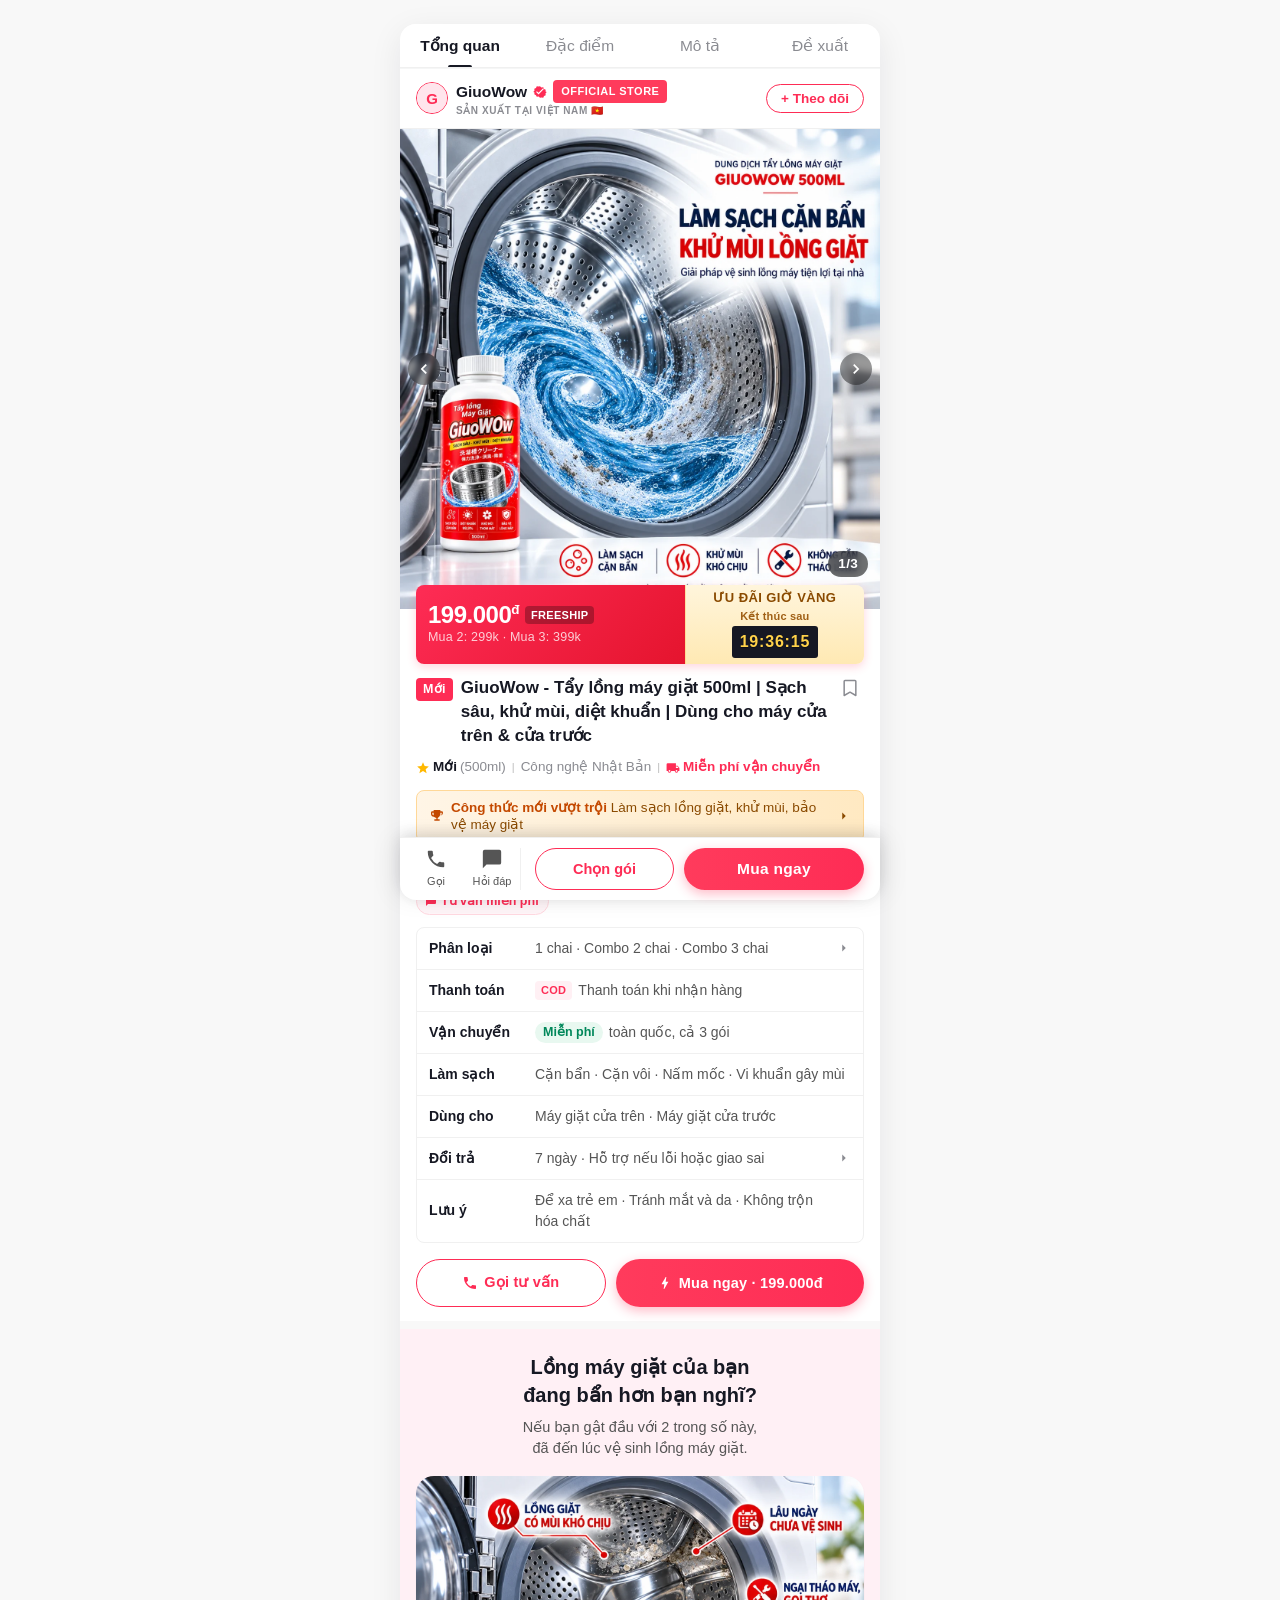
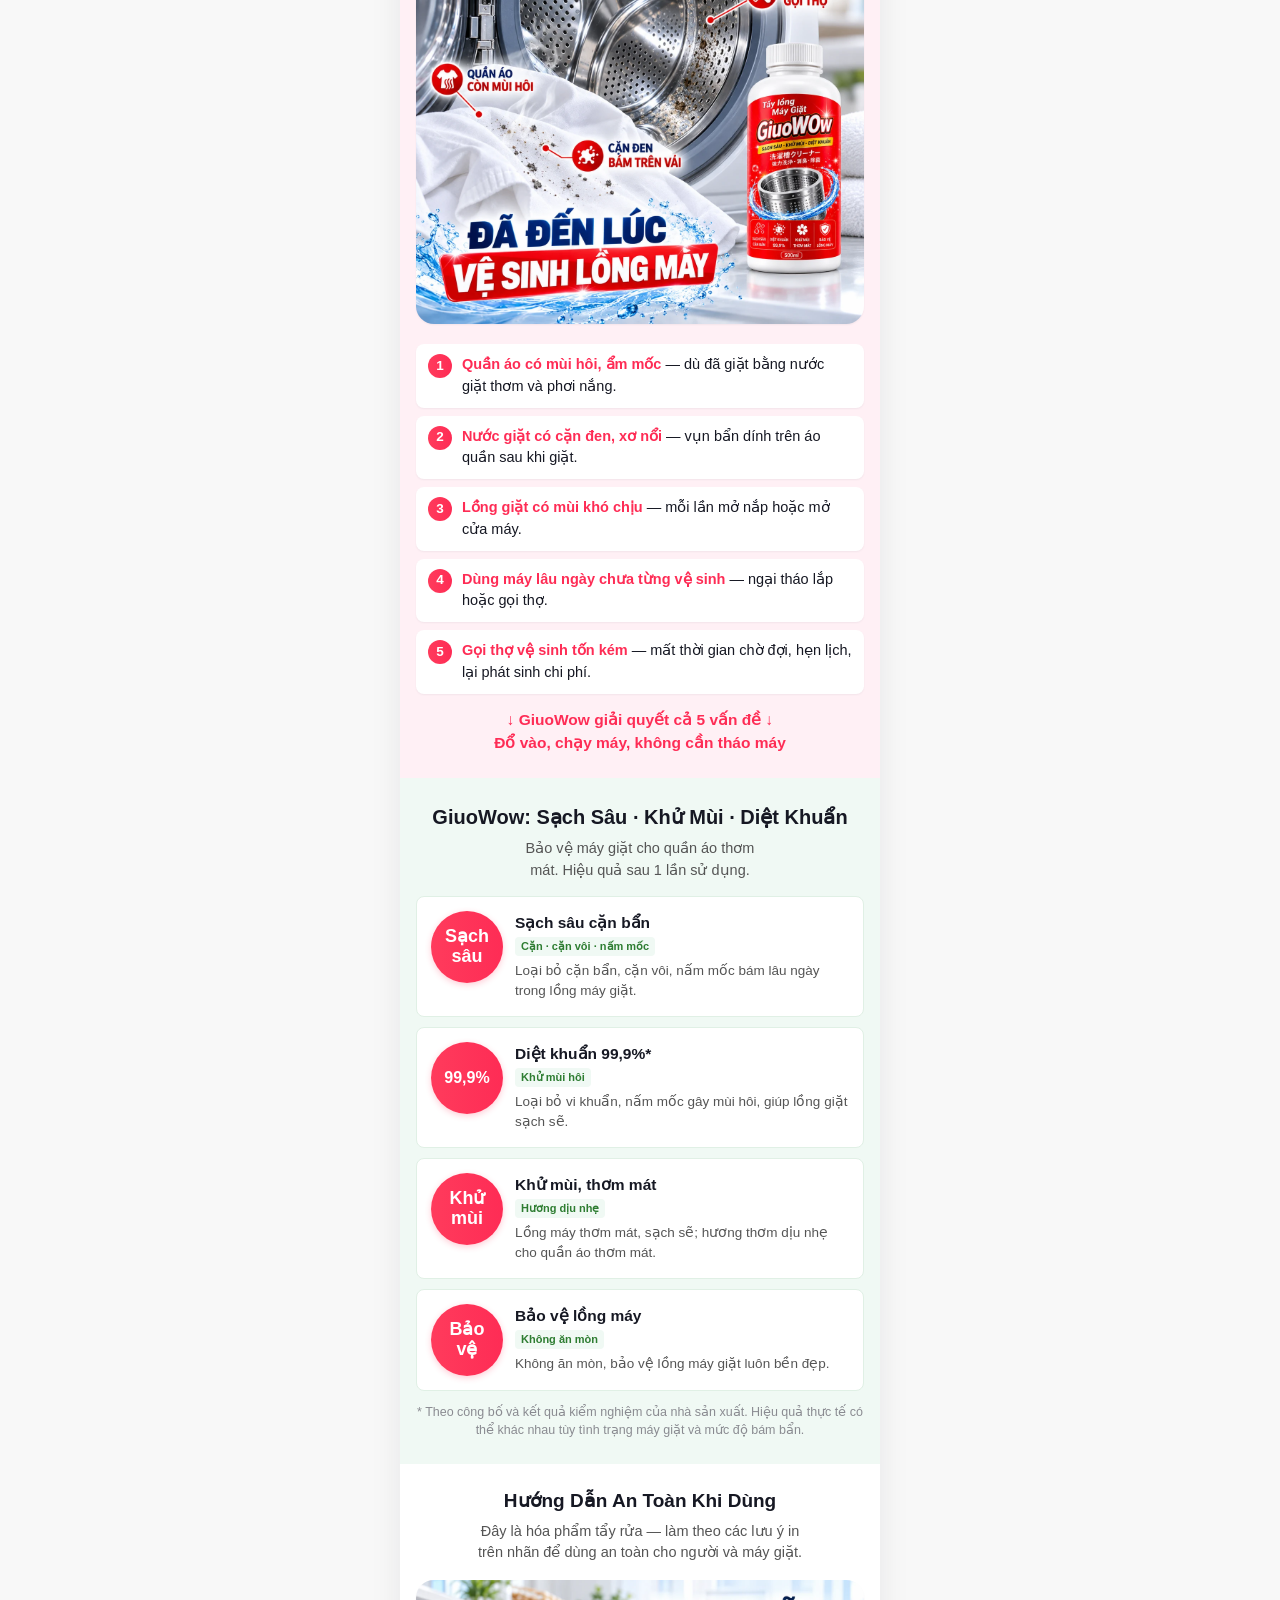
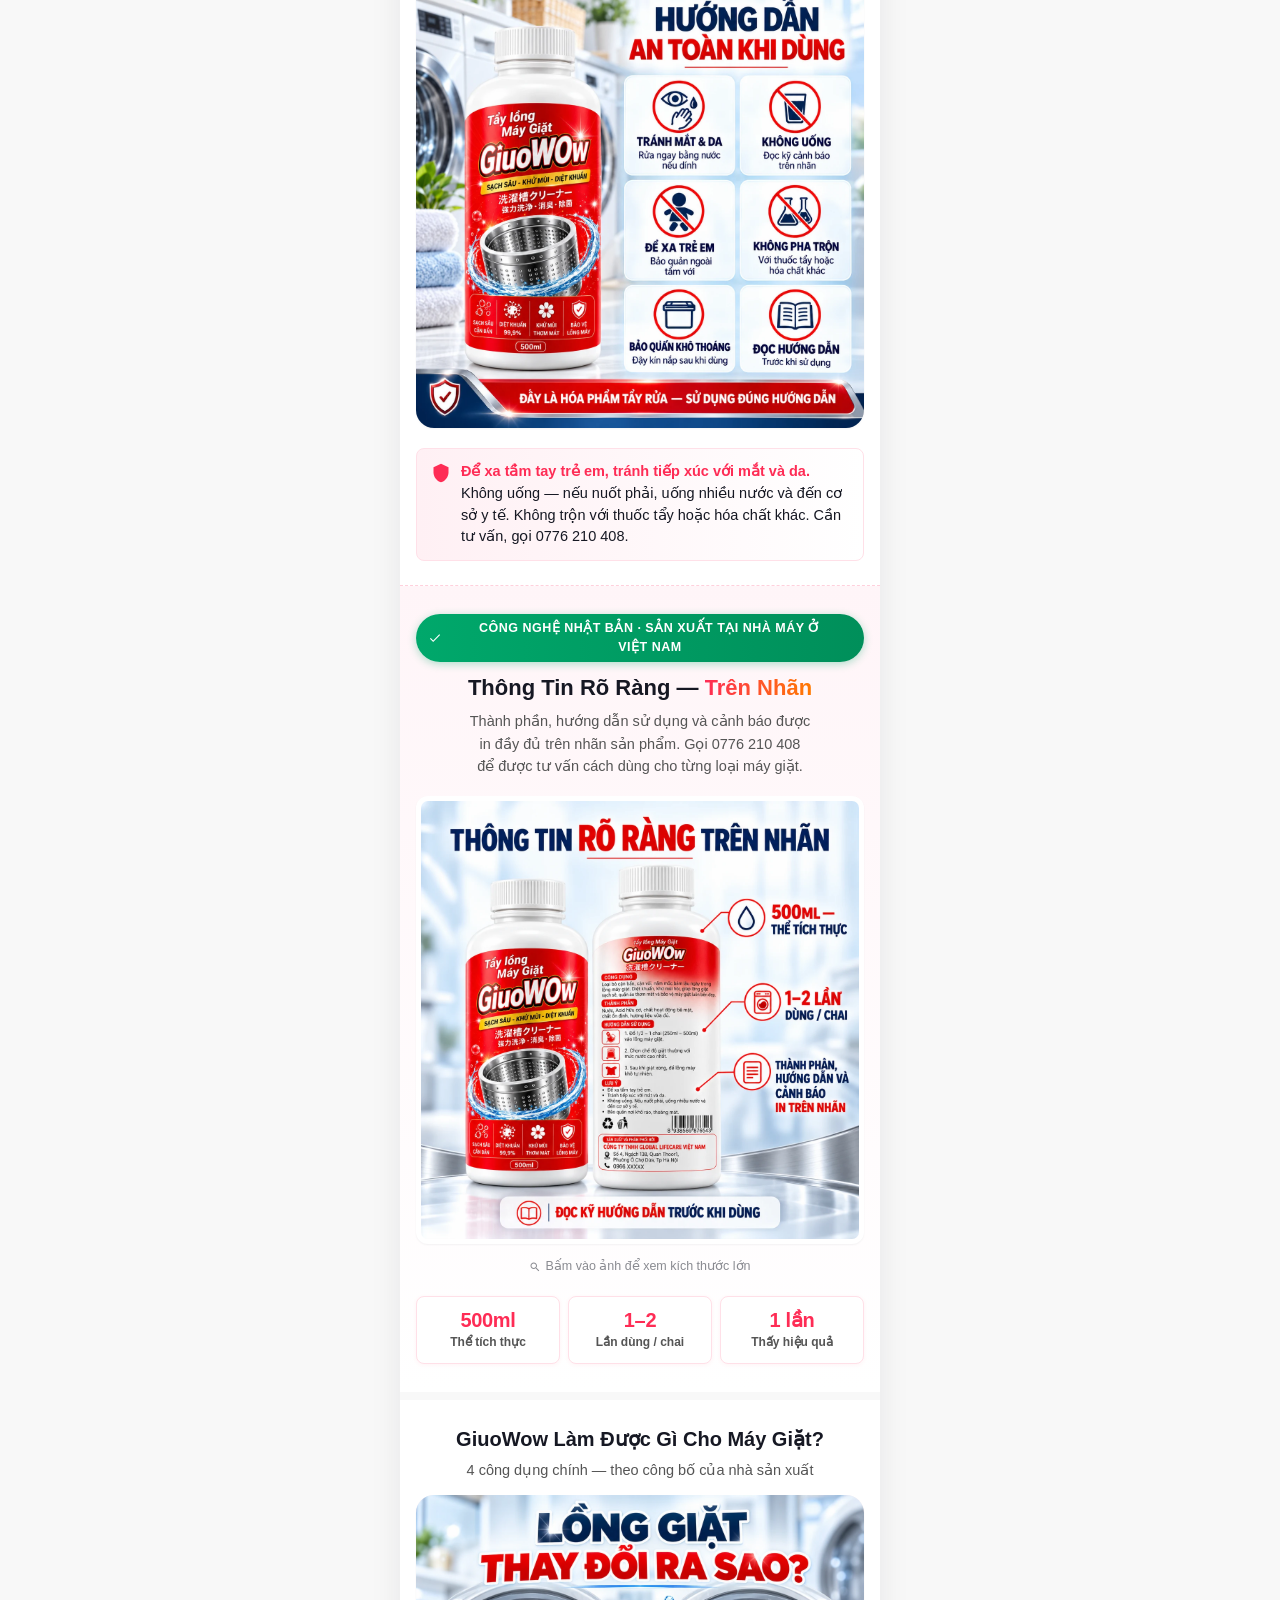
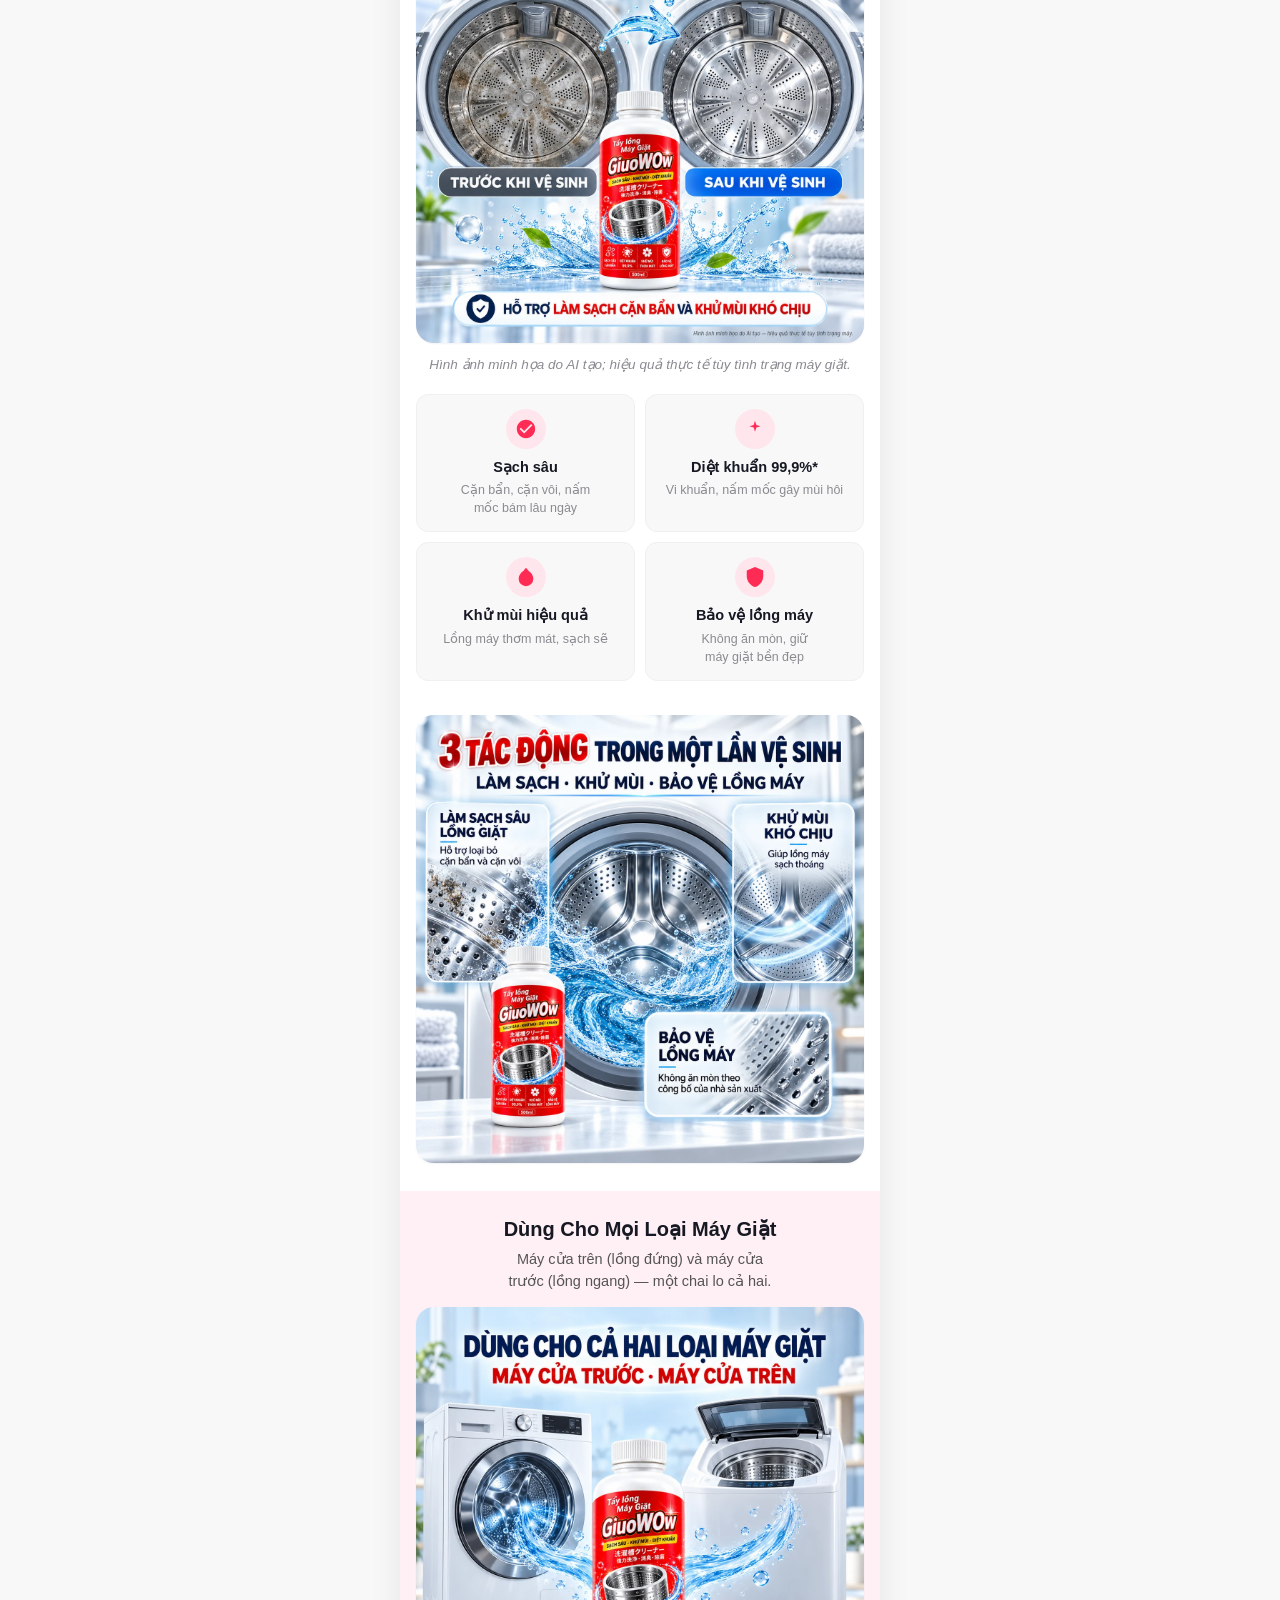
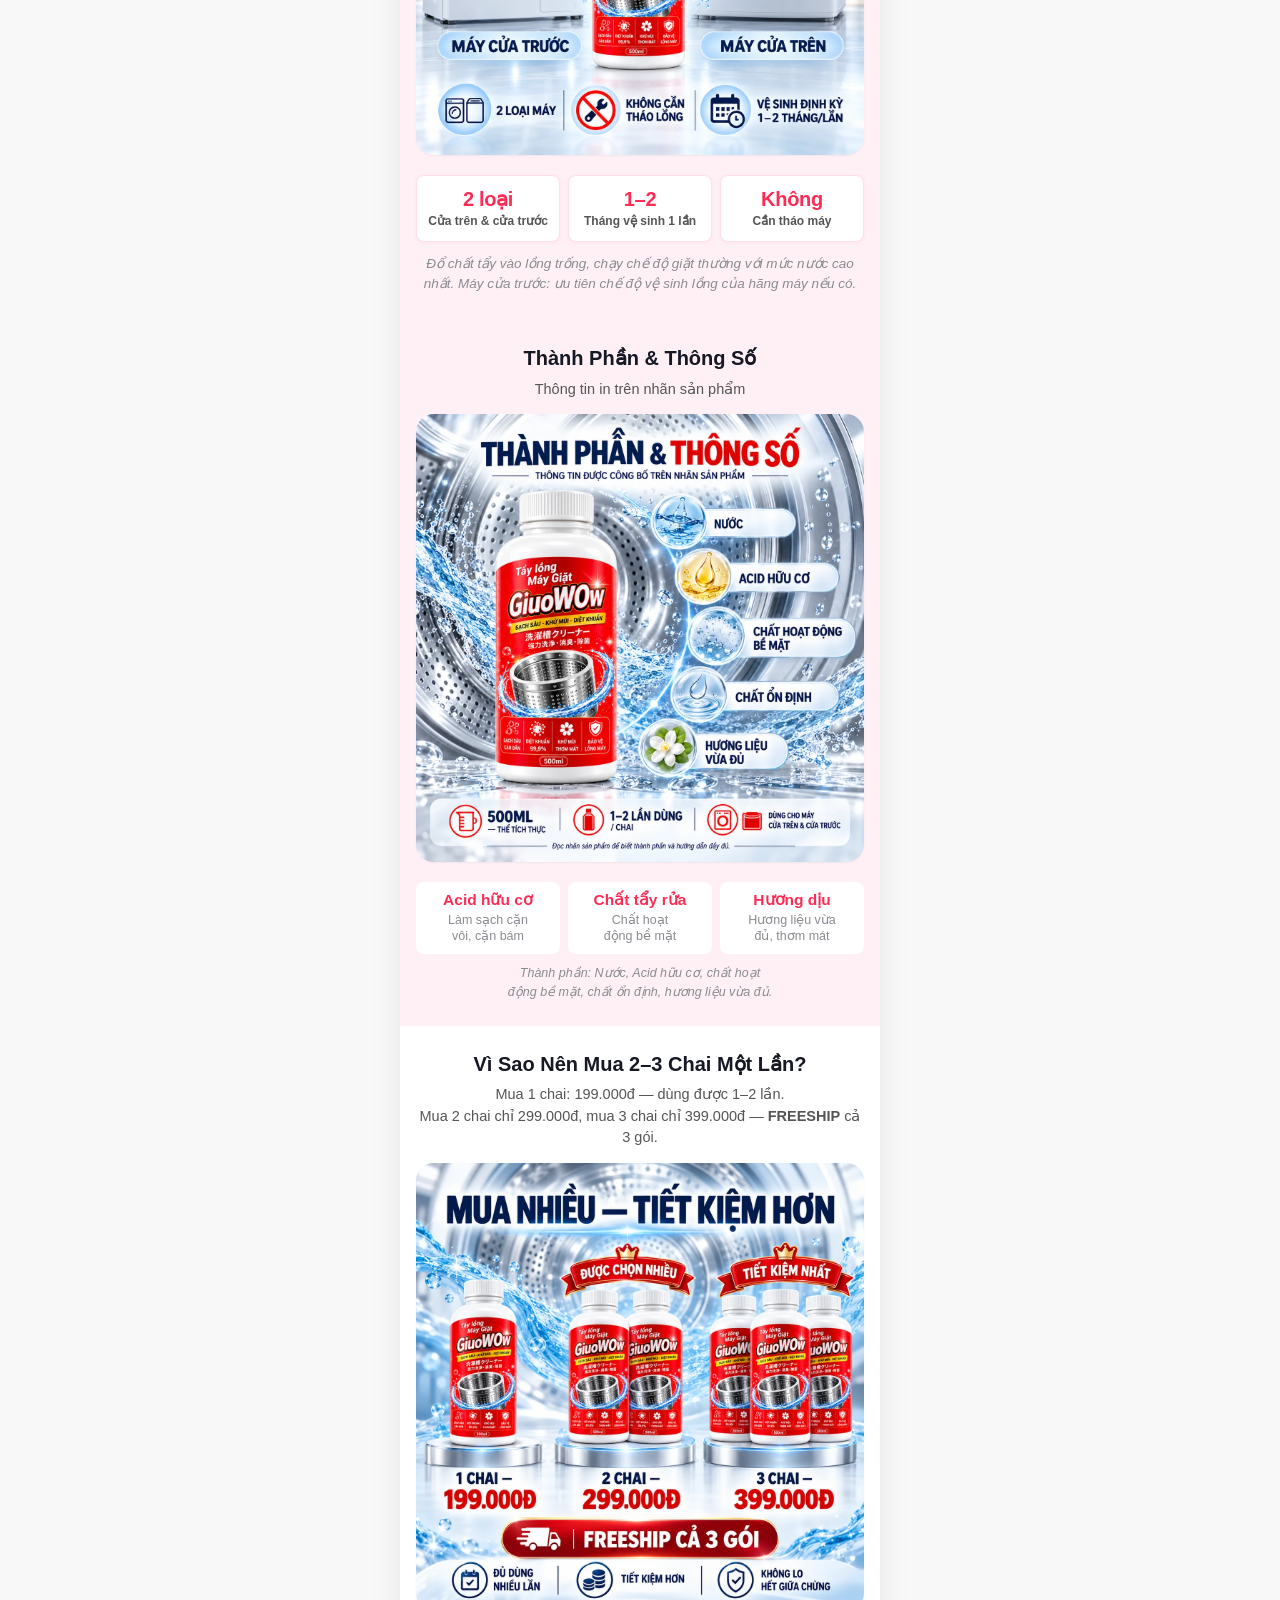
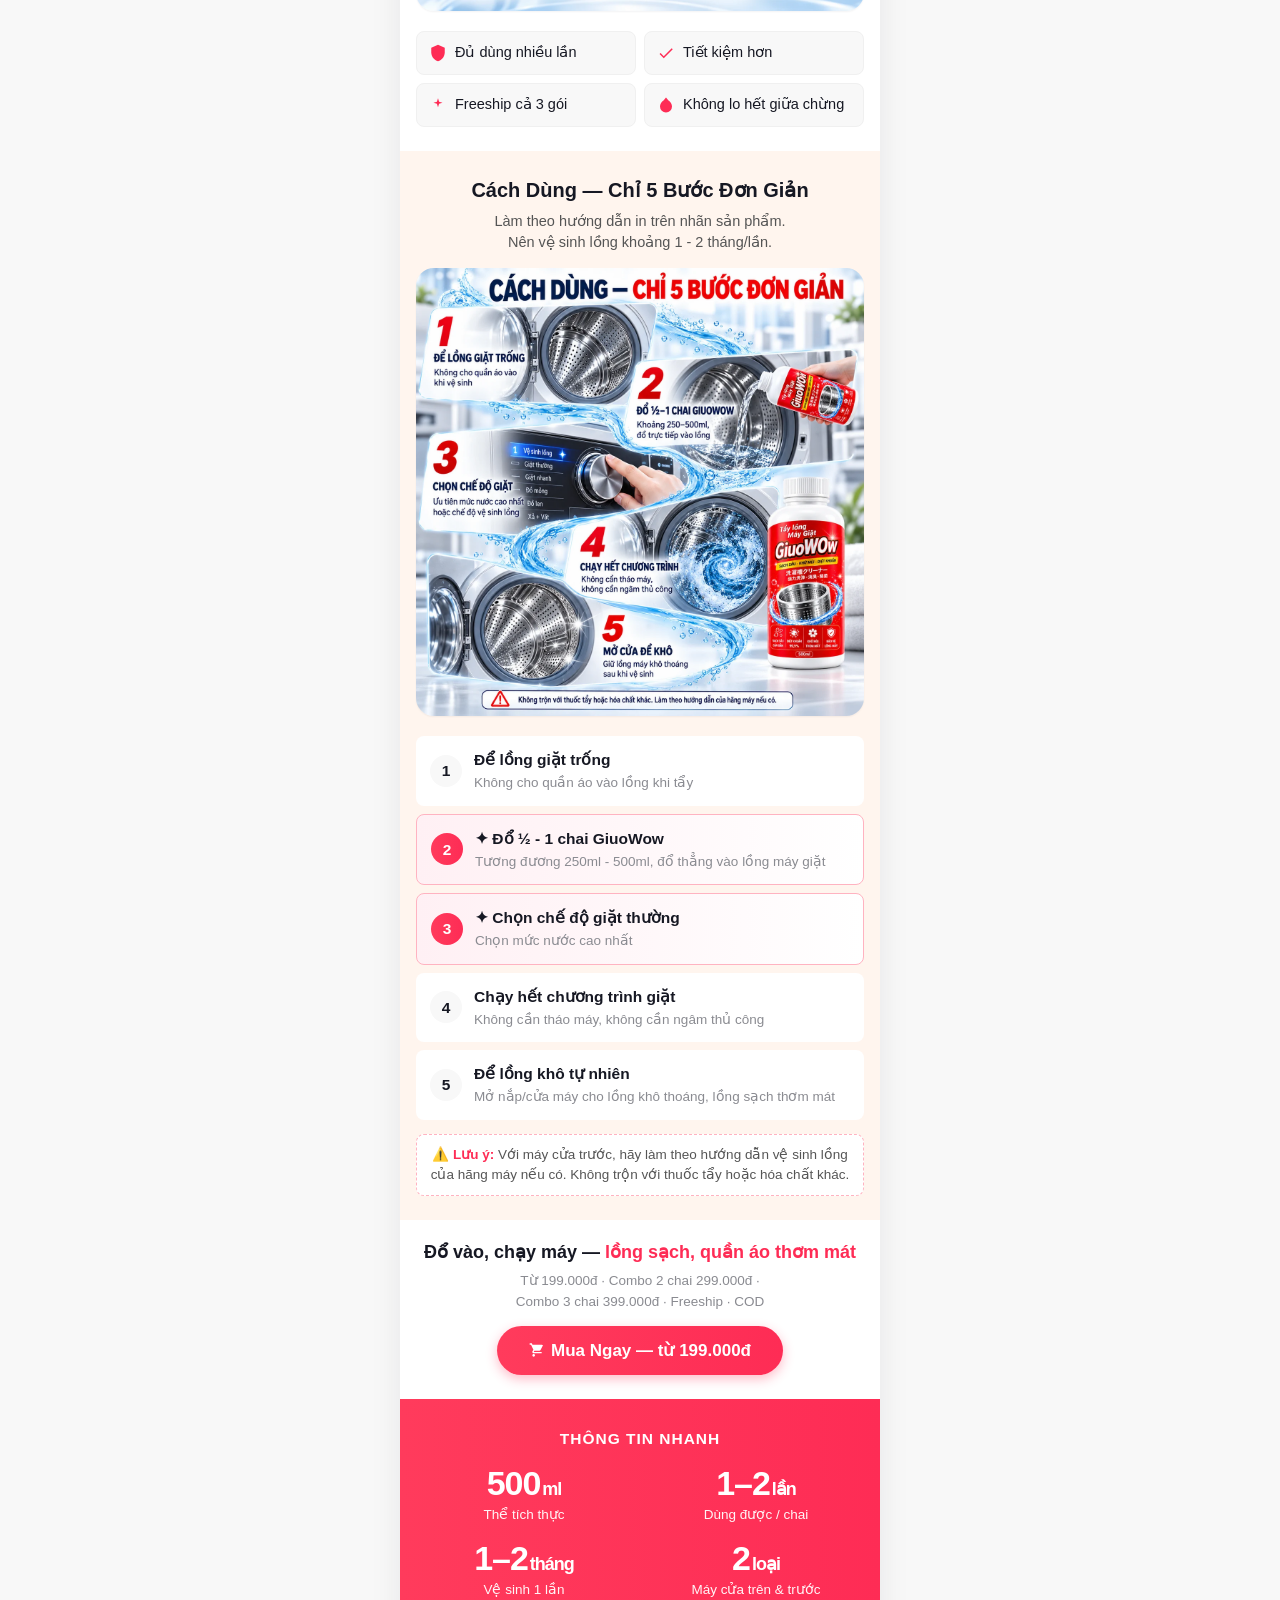
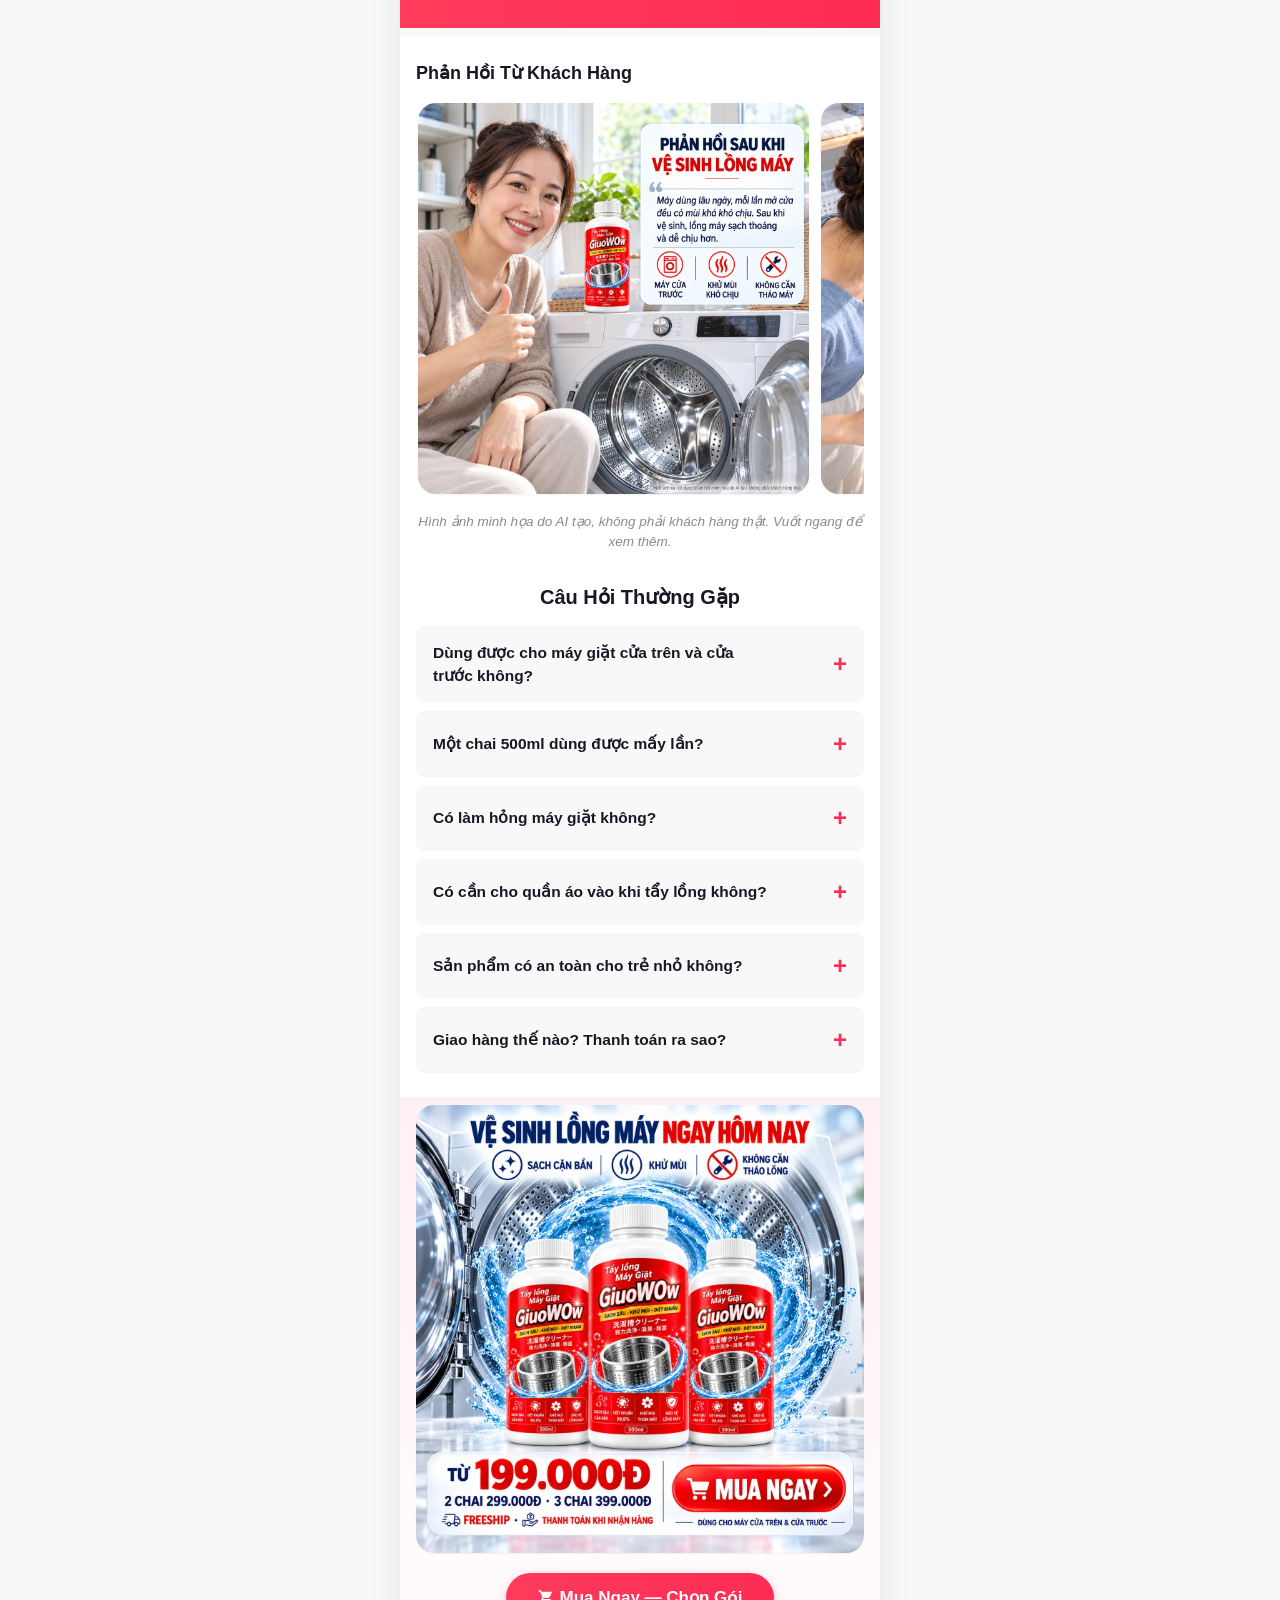
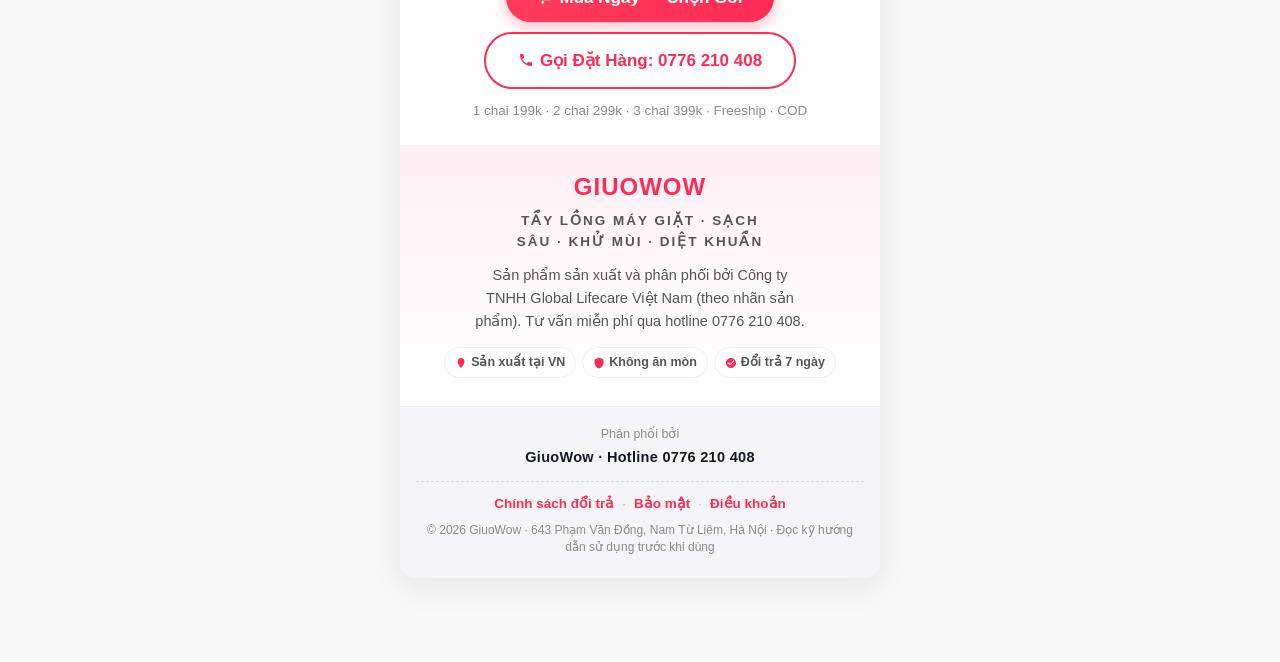
==== commit b9af9ebd: "Restore the page to the state before the audit restructure Reverts 95f773a. The tree is identical to" ====
--- a/index.html
+++ b/index.html
@@ -2,10 +2,10 @@
 <html lang="vi">
 <head>
 <meta charset="UTF-8">
-<meta name="viewport" content="width=device-width, initial-scale=1.0, viewport-fit=cover">
+<meta name="viewport" content="width=device-width, initial-scale=1.0">
 <title>GiuoWow - Tẩy lồng máy giặt 500ml | Sạch sâu, khử mùi, diệt khuẩn</title>
 <meta name="description" content="GiuoWow tẩy lồng máy giặt 500ml: loại bỏ cặn bẩn, cặn vôi, nấm mốc bám lâu ngày, khử mùi, diệt khuẩn. Dùng cho máy giặt cửa trên và cửa trước. Miễn phí vận chuyển, thanh toán khi nhận hàng.">
-<meta name="theme-color" content="#D10A11">
+<meta name="theme-color" content="#FE2C55">
 <meta property="og:title" content="GiuoWow - Tẩy lồng máy giặt 500ml">
 <meta property="og:description" content="Sạch sâu - Khử mùi - Diệt khuẩn. Miễn phí vận chuyển, thanh toán khi nhận hàng.">
 <meta property="og:type" content="website">
@@ -17,17 +17,17 @@
    TikTok Shop — Design Tokens
    ========================================================================== */
 :root {
-  --tt-pink:           #D10A11;
-  --tt-pink-dark:      #B9080E;
-  --tt-rose:           #E21219;
-  --tt-pink-soft:      #F4A6AC;
-  --tt-pastel:         #FFE3E8;
+  --tt-pink:           #FE2C55;
+  --tt-pink-dark:      #E5142E;
+  --tt-rose:           #FF3B5C;
+  --tt-pink-soft:      #FFB3C1;
+  --tt-pastel:         #FFE5EC;
   --tt-peach:          #FFD8C2;
   --tt-cream:          #FFF4E6;
   --tt-mint:           #E8F8F0;
   --tt-promo-yellow:   #FFB800;
   --tt-promo-orange:   #FF7A00;
-  --tt-flash-red:      #B9080E;
+  --tt-flash-red:      #E5142E;
   --tt-bg:             #FFFFFF;
   --tt-bg-soft:        #F8F8F8;
   --tt-bg-border:      #F0F0F0;
@@ -41,10 +41,10 @@
   --tt-cyan:           #25F4EE;
   --tt-star-active:    #FFB800;
   --tt-star-inactive:  #DDDDDD;
-  --tt-grad-pink:      linear-gradient(90deg, #E21219 0%, #D10A11 100%);
+  --tt-grad-pink:      linear-gradient(90deg, #FF3B5C 0%, #FE2C55 100%);
   --tt-grad-promo:     linear-gradient(90deg, #FFB800 0%, #FF7A00 100%);
-  --tt-grad-xtra:      linear-gradient(135deg, #FFB800 0%, #D10A11 100%);
-  --tt-grad-pastel:    linear-gradient(180deg, #FFE3E8 0%, #FFD8C2 100%);
+  --tt-grad-xtra:      linear-gradient(135deg, #FFB800 0%, #FE2C55 100%);
+  --tt-grad-pastel:    linear-gradient(180deg, #FFE5EC 0%, #FFD8C2 100%);
   --tt-grad-mint:      linear-gradient(180deg, #E8F8F0 0%, #FFFFFF 100%);
   --tt-r-sm:           4px;
   --tt-r-md:           8px;
@@ -61,11 +61,11 @@
   --tt-shadow-md:      0 2px 8px rgba(22, 24, 35, 0.08);
   --tt-shadow-tab:     0 1px 0 rgba(22, 24, 35, 0.04);
   --tt-shadow-modal:   0 8px 24px rgba(22, 24, 35, 0.16);
-  --tt-shadow-cta:     0 4px 12px rgba(209,10,17, 0.32);
+  --tt-shadow-cta:     0 4px 12px rgba(254, 44, 85, 0.32);
   --tt-container:      480px;
   --tt-tabnav-height:  44px;
   /* Cosmetic accents */
-  --cos-soft-pink:     #FFF4F6;
+  --cos-soft-pink:     #FFF0F5;
   --cos-soft-peach:    #FFF5EE;
   --cos-soft-mint:     #F0F9F4;
 }
@@ -249,13 +249,13 @@
   margin: -24px var(--tt-gap-lg) 0;
   border-radius: var(--tt-r-md);
   overflow: hidden;
-  box-shadow: 0 3px 10px rgba(209,10,17,0.2);
+  box-shadow: 0 3px 10px rgba(254,44,85,0.2);
   position: relative; z-index: 4;
   min-height: 64px;
 }
 .tts-deal-left {
   flex: 0 0 60%;
-  background: linear-gradient(135deg, #D10A11 0%, #B9080E 100%);
+  background: linear-gradient(135deg, #FE2C55 0%, #E5142E 100%);
   padding: 8px 12px 8px;
   position: relative;
   color: #FFFFFF;
@@ -371,7 +371,7 @@
 .tts-tag-mall {
   display: inline-flex; align-items: center;
   padding: 2px 7px;
-  background: #D10A11;
+  background: #FE2C55;
   color: #FFFFFF;
   font-size: 12.5px; font-weight: 800;
   letter-spacing: 0.3px;
@@ -455,14 +455,14 @@
 .tts-feat-chip {
   display: inline-flex; align-items: center; gap: 4px;
   padding: 5px 10px;
-  background: #FFF4F6;
-  color: #D10A11;
-  border: 1px solid #FFD9DE;
+  background: #FFF5F8;
+  color: #FE2C55;
+  border: 1px solid #FFD8E0;
   border-radius: var(--tt-r-pill);
   font-size: 12.5px; font-weight: 600;
   line-height: 1.2;
 }
-.tts-feat-chip svg { width: 12px; height: 12px; fill: #D10A11; flex-shrink: 0; }
+.tts-feat-chip svg { width: 12px; height: 12px; fill: #FE2C55; flex-shrink: 0; }
 
 /* Info Rows */
 .tts-info-rows {
@@ -501,8 +501,8 @@
 .tts-cod-tag {
   display: inline-block;
   padding: 1px 6px;
-  background: #FFF4F6;
-  color: #D10A11;
+  background: #FFF0F4;
+  color: #FE2C55;
   font-size: 11px; font-weight: 800;
   border-radius: var(--tt-r-sm);
   letter-spacing: 0.3px;
@@ -655,7 +655,7 @@
   display: flex; flex-direction: column;
   align-items: center; justify-content: center;
   flex-shrink: 0; line-height: 1.1;
-  box-shadow: 0 2px 6px rgba(209,10,17, 0.24);
+  box-shadow: 0 2px 6px rgba(254, 44, 85, 0.24);
   text-align: center;
 }
 .cos-ing-circle b { font-size: 18px; }
@@ -728,8 +728,8 @@
 .cos-saf-callout {
   margin-top: 14px;
   padding: 12px 14px;
-  background: linear-gradient(90deg, #FFF4F6 0%, #FFFFFF 100%);
-  border: 1px solid #FFD9DE;
+  background: linear-gradient(90deg, #FFF0F4 0%, #FFFFFF 100%);
+  border: 1px solid #FFE0E8;
   border-radius: var(--tt-r-md);
   display: flex; gap: 10px; align-items: flex-start;
 }
@@ -744,7 +744,7 @@
 
 /* License / Authenticity section */
 .cos-license {
-  background: linear-gradient(180deg, #FFF4F6 0%, #FFFFFF 100%);
+  background: linear-gradient(180deg, #FFF5F8 0%, #FFFFFF 100%);
   padding: 28px 16px 28px;
   text-align: center;
   border-top: 1px dashed #FFD0DC;
@@ -770,7 +770,7 @@
 }
 .cos-lic-title em {
   font-style: normal;
-  background: linear-gradient(90deg, #D10A11, #FF7A00);
+  background: linear-gradient(90deg, #FE2C55, #FF7A00);
   -webkit-background-clip: text;
   background-clip: text;
   color: transparent;
@@ -786,7 +786,7 @@
   display: inline-block;
   border-radius: 10px;
   overflow: hidden;
-  box-shadow: 0 12px 32px rgba(22,24,35,0.2), 0 4px 12px rgba(209,10,17,0.15);
+  box-shadow: 0 12px 32px rgba(22,24,35,0.2), 0 4px 12px rgba(254,44,85,0.15);
   border: 5px solid #FFFFFF;
   background: #FFFFFF;
   max-width: 100%;
@@ -827,11 +827,11 @@
 }
 .cos-lic-feat {
   background: #FFFFFF;
-  border: 1px solid #FFD9DE;
+  border: 1px solid #FFE0E8;
   border-radius: var(--tt-r-md);
   padding: 12px 6px;
   text-align: center;
-  box-shadow: 0 1px 4px rgba(209,10,17,0.06);
+  box-shadow: 0 1px 4px rgba(254,44,85,0.06);
 }
 .cos-lic-feat-num {
   font-size: 20px; font-weight: 800;
@@ -1066,7 +1066,7 @@
   border-radius: var(--tt-r-md);
 }
 .cos-rt-step.cos-rt-highlight {
-  background: linear-gradient(90deg, #FFF4F6 0%, #FFFFFF 100%);
+  background: linear-gradient(90deg, #FFF0F4 0%, #FFFFFF 100%);
   border: 1px solid var(--tt-pink-soft);
 }
 .cos-rt-num {
@@ -1517,8 +1517,8 @@
   position: relative;
 }
 @keyframes badge-blink {
-  0%, 100% { opacity: 1;    transform: translateY(-50%) scale(1);    box-shadow: 0 0 0 0 rgba(209,10,17,0.5); }
-  50%       { opacity: 0.7; transform: translateY(-50%) scale(0.96); box-shadow: 0 0 0 4px rgba(209,10,17,0); }
+  0%, 100% { opacity: 1;    transform: translateY(-50%) scale(1);    box-shadow: 0 0 0 0 rgba(254,44,85,0.5); }
+  50%       { opacity: 0.7; transform: translateY(-50%) scale(0.96); box-shadow: 0 0 0 4px rgba(254,44,85,0); }
 }
 .tts-popup-option-badge {
   position: absolute;
@@ -1535,7 +1535,7 @@
   animation: badge-blink 1.2s ease-in-out infinite;
 }
 .tts-popup-option.selected {
-  background: #FFF4F6;
+  background: #FFF0F4;
   border-color: var(--tt-pink);
   color: var(--tt-pink);
   font-weight: 600;
@@ -1700,84 +1700,17 @@
 .tts-hero-img{object-fit:contain}
 /* Ảnh chai trong popup mua hàng: hiện đủ chai, không cắt */
 .tts-popup-img{width:84px;height:104px;object-fit:contain;background:#fff;border:1px solid var(--tt-bg-border)}
-
-/* =====================================================================
-   v2 — hệ màu GiuoWow, H2/khoảng cách chuẩn hoá, sticky CTA, desktop
-   Nền: trắng xen hồng rất nhạt · CTA/điểm nhấn: đỏ GiuoWow · tiêu đề: navy
-   (không đụng tới ảnh)
-   ===================================================================== */
-:root{
-  --gw-red:#D10A11; --gw-navy:#05225A; --gw-ink:#3B4660; --gw-muted:#5F6A80; --gw-rose:#FFF4F6;
-  --tt-pink:#D10A11; --tt-pink-dark:#B9080E; --tt-rose:#E21219; --tt-flash-red:#B9080E;
-  --tt-grad-pink:linear-gradient(180deg,#E21219 0%,#D10A11 55%,#B9080E 100%);
-  --tt-shadow-cta:0 4px 12px rgba(209,10,17,.32);
-  --tt-black:#05225A; --tt-text-primary:#26324D; --tt-text-secondary:#3B4660; --tt-text-muted:#5F6A80;
-  --tt-grad-pastel:linear-gradient(180deg,#FFF4F6 0%,#FFE3E8 100%);
-  --cos-soft-pink:#FFF4F6;
-  --h2:21px; --pad:24px;
-}
-body{padding-bottom:calc(84px + env(safe-area-inset-bottom));background:linear-gradient(180deg,#FFF4F6,#FFFFFF 40%)}
-
-/* ---- Nhịp section: trắng / hồng rất nhạt xen kẽ ---- */
-.gw-sec{padding:var(--pad) 16px !important}
-.gw-w{background:#FFFFFF !important}
-.gw-p{background:var(--gw-rose) !important}
-.gw-sr{position:absolute;width:1px;height:1px;overflow:hidden;clip:rect(0 0 0 0);white-space:nowrap;margin:0}
-.gw-h2,
-.cos-pain-title,.cos-saf-title,.cos-lic-title,.cos-ben-title,.cos-tex-title,.cos-ba-title,.cos-rt-title,.cos-rev-title,.cos-faq-title{
-  font-size:var(--h2) !important;line-height:1.3 !important;font-weight:800 !important;color:var(--gw-navy) !important;text-align:center !important;margin:0 0 8px !important}
-.cos-lic-title em{color:var(--gw-red)}
-.cos-pain-sub,.cos-tex-sub,.cos-rt-sub,.gw-sub{font-size:15px !important;line-height:1.55;color:var(--gw-ink) !important;text-align:center;margin:0 auto 16px !important;max-width:60ch}
-.gw-sub b{color:var(--gw-navy)}
-.gw-note,.cos-ba-note{font-size:13.5px;line-height:1.5;color:var(--gw-muted) !important;text-align:center;margin-left:auto;margin-right:auto;max-width:60ch}
-.gw-fn{font-size:13px;line-height:1.5;color:var(--gw-muted);text-align:center;margin:10px 16px 0}
-.gw-ticks{list-style:none;margin:16px 0 0;padding:0;display:grid;gap:12px}
-.gw-ticks li{display:flex;gap:10px;align-items:flex-start;font-size:15px;line-height:1.5;color:var(--gw-ink)}
-.gw-ticks li svg{flex:0 0 20px;width:20px;height:20px;fill:var(--gw-red);margin-top:2px}
-.gw-ticks li b{color:var(--gw-navy)}
-.gw-photo{margin-bottom:20px !important}
-.cos-pain-item,.cos-ba-note{background:#fff}
-.cos-pain-cta{margin-top:16px}
-.cos-faq{padding-left:16px !important;padding-right:16px !important}
-.cos-cta-block.gw-close{background:#FFFFFF !important}
-.gw-close .cos-cta-btn{width:100%;max-width:420px}
-.cos-lic-badge{margin-bottom:16px;background:var(--gw-navy) !important;box-shadow:none !important}
-.tts-section-divider{display:none}
-
-/* ---- Chân trang: dải navy duy nhất ---- */
-.cos-brand-footer{background:var(--gw-navy) !important;border:0 !important}
-.cos-legal-footer{background:#041A47 !important;border:0 !important}
-.cos-brand-name,.cos-legal-company,.cos-legal-link{color:#fff !important}
-.cos-brand-tag,.cos-brand-text,.cos-legal-label,.cos-legal-copy,.cos-legal-sep{color:#C9D3EA !important}
-.cos-brand-cert{background:rgba(255,255,255,.1) !important;color:#fff !important;border-color:rgba(255,255,255,.25) !important}
-.cos-brand-cert svg{fill:#fff}
-
-/* ---- Thanh cố định: Gọi + một CTA chính ---- */
-.tts-sticky-cta{padding:10px 16px calc(10px + env(safe-area-inset-bottom))}
-.tts-cta-buy{flex:1;display:flex}
-.tts-btn-buy{flex:1;width:100%;padding:14px 16px;font-size:17px;border-radius:999px;background:var(--tt-grad-pink);box-shadow:var(--tt-shadow-cta)}
-@media (max-width:360px){.tts-btn-buy{font-size:15.5px;padding:13px 10px}}
-
-/* ---- Desktop (phương án A): một cột rộng hơn, ảnh giữ nguyên tỉ lệ ---- */
-@media (min-width:768px){
-  :root{--tt-container:640px;--pad:32px}
-  .gw-photo{margin-bottom:28px !important}
-  .gw-sec{padding-left:28px !important;padding-right:28px !important}
-  .tts-popup{max-width:480px}
-}
-@media (min-width:1200px){:root{--tt-container:680px}}
 </style>
-
 </head>
 <body>
 <div class="tts-page">
 
   <!-- ========== HEADER ZONE ========== -->
-  <nav class="tts-tabnav" aria-label="Điều hướng nội dung">
+  <nav class="tts-tabnav" aria-label="Section navigation">
     <a class="tts-tab active" href="#tongquan">Tổng&nbsp;quan</a>
-    <a class="tts-tab" href="#congdung">Công&nbsp;dụng</a>
-    <a class="tts-tab" href="#cachdung">Cách&nbsp;dùng</a>
-    <a class="tts-tab" href="#phanhoi">Phản&nbsp;hồi</a>
+    <a class="tts-tab" href="#dacdiem">Đặc&nbsp;điểm</a>
+    <a class="tts-tab" href="#mota">Mô tả</a>
+    <a class="tts-tab" href="#dexuat">Đề xuất</a>
   </nav>
 
   <section id="tongquan">
@@ -1787,7 +1720,7 @@
       <div class="tts-brand-textgroup">
         <div class="tts-brand-row1">
           <span class="tts-brand-name">GiuoWow</span>
-          <svg class="tts-verified-icon" viewBox="0 0 24 24"><path fill="#D10A11" d="M12 2l2.39 2.21 3.18-.42 1.31 2.94 2.94 1.31-.42 3.18L23.5 12l-2.1 2.39.42 3.18-2.94 1.31-1.31 2.94-3.18-.42L12 22l-2.39-2.1-3.18.42-1.31-2.94L2.18 16.07l.42-3.18L.5 12l2.1-2.39-.42-3.18 2.94-1.31L6.43 2.18l3.18.42L12 2z"/><path fill="#FFFFFF" d="M9.5 16.2L5.3 12l1.4-1.4 2.8 2.8 7.8-7.8 1.4 1.4z"/></svg>
+          <svg class="tts-verified-icon" viewBox="0 0 24 24"><path fill="#FE2C55" d="M12 2l2.39 2.21 3.18-.42 1.31 2.94 2.94 1.31-.42 3.18L23.5 12l-2.1 2.39.42 3.18-2.94 1.31-1.31 2.94-3.18-.42L12 22l-2.39-2.1-3.18.42-1.31-2.94L2.18 16.07l.42-3.18L.5 12l2.1-2.39-.42-3.18 2.94-1.31L6.43 2.18l3.18.42L12 2z"/><path fill="#FFFFFF" d="M9.5 16.2L5.3 12l1.4-1.4 2.8 2.8 7.8-7.8 1.4 1.4z"/></svg>
           <span class="tts-official-badge">Official&nbsp;Store</span>
         </div>
         <span class="tts-brand-sub">Sản xuất tại Việt Nam&nbsp;🇻🇳</span>
@@ -1854,6 +1787,32 @@
       </span>
     </div>
 
+    <!-- Hot Category Strip -->
+    <div class="tts-hot-strip">
+      <svg class="trophy" viewBox="0 0 24 24"><path fill="#C44900" d="M19 5h-2V3H7v2H5a2 2 0 0 0-2 2v2c0 2.21 1.79 4 4 4 .14 0 .27-.02.4-.05A6.01 6.01 0 0 0 11 14.92V17H8v2h8v-2h-3v-2.08a6.01 6.01 0 0 0 3.6-3.97c.13.03.26.05.4.05 2.21 0 4-1.79 4-4V7a2 2 0 0 0-2-2zM5 9V7h2v3.82A2 2 0 0 1 5 9zm14 0a2 2 0 0 1-2 1.82V7h2v2z"/></svg>
+      <div class="tts-hot-strip-text">
+        <span class="tts-hot-strip-bold">Công thức mới vượt&nbsp;trội</span>
+        Làm sạch lồng giặt, khử mùi, bảo vệ máy&nbsp;giặt
+      </div>
+      <svg class="chev" viewBox="0 0 24 24"><path d="M9 6l6 6-6 6V6z"/></svg>
+    </div>
+
+    <!-- Feature Chips -->
+    <div class="tts-feature-chips">
+      <span class="tts-feat-chip">
+        <svg viewBox="0 0 24 24"><path d="M12 1L3 5v6c0 5.55 3.84 10.74 9 12 5.16-1.26 9-6.45 9-12V5l-9-4z"/></svg>
+        Máy cửa trên &amp; cửa&nbsp;trước
+      </span>
+      <span class="tts-feat-chip">
+        <svg viewBox="0 0 24 24"><path d="M17.65 6.35A8 8 0 1 0 19.73 14h-2.08a6 6 0 1 1-1.42-6.22L13 11h7V4z"/></svg>
+        Đổi trả 7&nbsp;ngày
+      </span>
+      <span class="tts-feat-chip">
+        <svg viewBox="0 0 24 24"><path d="M20 2H4a2 2 0 0 0-2 2v18l4-4h14a2 2 0 0 0 2-2V4a2 2 0 0 0-2-2z"/></svg>
+        Tư vấn miễn&nbsp;phí
+      </span>
+    </div>
+
     <!-- Info Rows List -->
     <div class="tts-info-rows">
       <div class="tts-info-row" onclick="onBuyClick()" style="cursor:pointer">
@@ -1863,7 +1822,20 @@
       </div>
       <div class="tts-info-row">
         <div class="tts-info-label">Thanh&nbsp;toán</div>
-        <div class="tts-info-value"><span class="tts-cod-tag">COD</span> Nhận hàng rồi trả tiền&nbsp;· <span class="tts-ship-free">Freeship</span></div>
+        <div class="tts-info-value">
+          <span class="tts-cod-tag">COD</span>
+          Thanh toán khi nhận&nbsp;hàng
+        </div>
+      </div>
+      <div class="tts-info-row">
+        <div class="tts-info-label">Vận&nbsp;chuyển</div>
+        <div class="tts-info-value">
+          <span class="tts-ship-free">Miễn&nbsp;phí</span> toàn quốc, cả 3&nbsp;gói
+        </div>
+      </div>
+      <div class="tts-info-row">
+        <div class="tts-info-label">Làm&nbsp;sạch</div>
+        <div class="tts-info-value">Cặn bẩn · Cặn vôi · Nấm mốc · Vi khuẩn gây&nbsp;mùi</div>
       </div>
       <div class="tts-info-row">
         <div class="tts-info-label">Dùng&nbsp;cho</div>
@@ -1872,13 +1844,13 @@
       <div class="tts-info-row">
         <div class="tts-info-label">Đổi trả</div>
         <div class="tts-info-value">7 ngày · Hỗ trợ nếu lỗi hoặc giao&nbsp;sai</div>
+        <svg class="tts-info-chev" viewBox="0 0 24 24"><path d="M9 6l6 6-6 6V6z"/></svg>
       </div>
       <div class="tts-info-row">
         <div class="tts-info-label">Lưu ý</div>
         <div class="tts-info-value">Để xa trẻ em · Tránh mắt và da · Không trộn hóa&nbsp;chất</div>
       </div>
     </div>
-    <p class="gw-fn">* Diệt khuẩn 99,9% theo công bố và kết quả kiểm nghiệm của nhà sản xuất. Hiệu quả thực tế tùy tình trạng máy&nbsp;giặt.</p>
 
     <!-- Inline CTA buttons -->
     <div class="tts-inline-cta">
@@ -1893,70 +1865,255 @@
     </div>
   </section>
 
+  <div class="tts-section-divider"></div>
+
   <!-- ========== ĐẶC ĐIỂM ========== -->
-  <section id="congdung">
+  <section id="dacdiem">
 
     <!-- Pain Strip -->
-    <div class="cos-pain-strip gw-sec gw-p">
+    <div class="cos-pain-strip">
       <h2 class="cos-pain-title">Lồng máy giặt của bạn đang bẩn hơn bạn&nbsp;nghĩ?</h2>
-      <p class="cos-pain-sub">Nếu bạn gật đầu với 2 trong 3 điều này, đã đến lúc vệ sinh lồng máy&nbsp;giặt.</p>
+      <p class="cos-pain-sub">Nếu bạn gật đầu với 2 trong số này, đã đến lúc vệ sinh lồng máy&nbsp;giặt.</p>
       <div class="cos-img-wrap gw-photo" style="aspect-ratio:1/1">
         <img class="cos-pain-image" src="assets/gw-02-long-ban.webp" width="1254" height="1254" alt="Lồng máy giặt bám cặn đen, mùi khó chịu, quần áo còn mùi hôi — đã đến lúc vệ sinh lồng máy" loading="lazy">
       </div>
       <div class="cos-pain-list">
-        <div class="cos-pain-item"><span class="cos-pain-num">1</span><span class="cos-pain-text"><b>Quần áo có mùi hôi, ẩm&nbsp;mốc</b> — dù đã giặt bằng nước giặt thơm và phơi&nbsp;nắng.</span></div>
-        <div class="cos-pain-item"><span class="cos-pain-num">2</span><span class="cos-pain-text"><b>Lồng giặt có cặn đen, mùi khó&nbsp;chịu</b> — mỗi lần mở nắp hoặc mở cửa&nbsp;máy.</span></div>
-        <div class="cos-pain-item"><span class="cos-pain-num">3</span><span class="cos-pain-text"><b>Ngại tháo máy, gọi thợ tốn&nbsp;kém</b> — mất thời gian chờ đợi, lại phát sinh chi&nbsp;phí.</span></div>
-      </div>
-
+        <div class="cos-pain-item">
+          <span class="cos-pain-num">1</span>
+          <span class="cos-pain-text"><b>Quần áo có mùi hôi, ẩm&nbsp;mốc</b> — dù đã giặt bằng nước giặt thơm và phơi&nbsp;nắng.</span>
+        </div>
+        <div class="cos-pain-item">
+          <span class="cos-pain-num">2</span>
+          <span class="cos-pain-text"><b>Nước giặt có cặn đen, xơ&nbsp;nổi</b> — vụn bẩn dính trên áo quần sau khi&nbsp;giặt.</span>
+        </div>
+        <div class="cos-pain-item">
+          <span class="cos-pain-num">3</span>
+          <span class="cos-pain-text"><b>Lồng giặt có mùi khó&nbsp;chịu</b> — mỗi lần mở nắp hoặc mở cửa&nbsp;máy.</span>
+        </div>
+        <div class="cos-pain-item">
+          <span class="cos-pain-num">4</span>
+          <span class="cos-pain-text"><b>Dùng máy lâu ngày chưa từng vệ&nbsp;sinh</b> — ngại tháo lắp hoặc gọi&nbsp;thợ.</span>
+        </div>
+        <div class="cos-pain-item">
+          <span class="cos-pain-num">5</span>
+          <span class="cos-pain-text"><b>Gọi thợ vệ sinh tốn&nbsp;kém</b> — mất thời gian chờ đợi, hẹn lịch, lại phát sinh chi&nbsp;phí.</span>
+        </div>
+      </div>
+      <div class="cos-pain-cta">↓ GiuoWow giải quyết cả 5 vấn đề&nbsp;↓<br>Đổ vào, chạy máy, không cần tháo&nbsp;máy</div>
     </div>
 
-    <!-- Công dụng (ảnh 03 nằm ở carousel đầu trang) -->
-    <div class="gw-congdung gw-sec gw-w">
-      <h2 class="gw-h2">GiuoWow: Sạch Sâu · Khử Mùi · Diệt&nbsp;Khuẩn</h2>
-      <ul class="gw-ticks">
-        <li><svg viewBox="0 0 24 24"><path d="M9 16.17L4.83 12l-1.42 1.41L9 19 21 7l-1.41-1.41z"/></svg><span><b>Sạch sâu cặn&nbsp;bẩn</b> — loại bỏ cặn bẩn, cặn vôi, nấm mốc bám lâu&nbsp;ngày.</span></li>
-        <li><svg viewBox="0 0 24 24"><path d="M9 16.17L4.83 12l-1.42 1.41L9 19 21 7l-1.41-1.41z"/></svg><span><b>Diệt khuẩn&nbsp;99,9%*</b> — loại bỏ vi khuẩn, nấm mốc gây mùi&nbsp;hôi.</span></li>
-        <li><svg viewBox="0 0 24 24"><path d="M9 16.17L4.83 12l-1.42 1.41L9 19 21 7l-1.41-1.41z"/></svg><span><b>Khử mùi, thơm&nbsp;mát</b> — hương dịu nhẹ cho lồng máy và quần&nbsp;áo.</span></li>
-        <li><svg viewBox="0 0 24 24"><path d="M9 16.17L4.83 12l-1.42 1.41L9 19 21 7l-1.41-1.41z"/></svg><span><b>Bảo vệ lồng&nbsp;máy</b> — không ăn mòn, giữ máy giặt bền&nbsp;đẹp.</span></li>
-      </ul>
-
+    <!-- Ingredient Spotlight: công dụng -->
+    <div class="cos-ingredient">
+      <h2 class="cos-ing-title">GiuoWow: Sạch Sâu · Khử Mùi · Diệt&nbsp;Khuẩn</h2>
+      <p class="cos-ing-sub">Bảo vệ máy giặt cho quần áo thơm mát. Hiệu quả sau 1 lần sử&nbsp;dụng.</p>
+      <div class="cos-ing-list">
+        <div class="cos-ing-item">
+          <div class="cos-ing-circle"><b>Sạch</b><b>sâu</b></div>
+          <div class="cos-ing-body">
+            <div class="cos-ing-name">Sạch sâu cặn&nbsp;bẩn<br><span class="cos-ing-cert" style="margin-left:0">Cặn · cặn vôi · nấm&nbsp;mốc</span></div>
+            <div class="cos-ing-desc">Loại bỏ cặn bẩn, cặn vôi, nấm mốc bám lâu ngày trong lồng máy&nbsp;giặt.</div>
+          </div>
+        </div>
+        <div class="cos-ing-item">
+          <div class="cos-ing-circle"><b class="sm">99,9%</b></div>
+          <div class="cos-ing-body">
+            <div class="cos-ing-name">Diệt khuẩn&nbsp;99,9%*<br><span class="cos-ing-cert" style="margin-left:0">Khử mùi&nbsp;hôi</span></div>
+            <div class="cos-ing-desc">Loại bỏ vi khuẩn, nấm mốc gây mùi hôi, giúp lồng giặt sạch&nbsp;sẽ.</div>
+          </div>
+        </div>
+        <div class="cos-ing-item">
+          <div class="cos-ing-circle"><b>Khử</b><b>mùi</b></div>
+          <div class="cos-ing-body">
+            <div class="cos-ing-name">Khử mùi, thơm&nbsp;mát<br><span class="cos-ing-cert" style="margin-left:0">Hương dịu&nbsp;nhẹ</span></div>
+            <div class="cos-ing-desc">Lồng máy thơm mát, sạch sẽ; hương thơm dịu nhẹ cho quần áo thơm&nbsp;mát.</div>
+          </div>
+        </div>
+        <div class="cos-ing-item">
+          <div class="cos-ing-circle"><b>Bảo</b><b>vệ</b></div>
+          <div class="cos-ing-body">
+            <div class="cos-ing-name">Bảo vệ lồng&nbsp;máy<br><span class="cos-ing-cert" style="margin-left:0">Không ăn&nbsp;mòn</span></div>
+            <div class="cos-ing-desc">Không ăn mòn, bảo vệ lồng máy giặt luôn bền&nbsp;đẹp.</div>
+          </div>
+        </div>
+      </div>
+      <p style="font-size:12.5px;color:var(--tt-text-muted);margin-top:12px;line-height:1.5;text-align:center">* Theo công bố và kết quả kiểm nghiệm của nhà sản xuất. Hiệu quả thực tế có thể khác nhau tùy tình trạng máy giặt và mức độ bám&nbsp;bẩn.</p>
     </div>
 
+    <!-- Safety -->
+    <div class="cos-safety">
+      <h2 class="cos-saf-title">Hướng Dẫn An Toàn Khi&nbsp;Dùng</h2>
+      <p class="cos-saf-sub">Đây là hóa phẩm tẩy rửa — làm theo các lưu ý in trên nhãn để dùng an toàn cho người và máy&nbsp;giặt.</p>
+      <div class="cos-img-wrap gw-photo" style="aspect-ratio:1/1">
+        <img src="assets/gw-04-an-toan.webp" width="1254" height="1254" alt="Hướng dẫn an toàn khi dùng: tránh mắt và da, không uống, để xa trẻ em, không pha trộn, bảo quản khô thoáng, đọc hướng dẫn" loading="lazy">
+      </div>
+      <div class="cos-saf-callout">
+        <svg viewBox="0 0 24 24"><path d="M12 1L3 5v6c0 5.55 3.84 10.74 9 12 5.16-1.26 9-6.45 9-12V5l-9-4z"/></svg>
+        <div class="cos-saf-callout-text">
+          <b style="color:var(--tt-pink)">Để xa tầm tay trẻ em, tránh tiếp xúc với mắt và&nbsp;da.</b> Không uống — nếu nuốt phải, uống nhiều nước và đến cơ sở y tế. Không trộn với thuốc tẩy hoặc hóa chất khác. Cần tư vấn, gọi 0776 210&nbsp;408.
+        </div>
+      </div>
+    </div>
+
+    <!-- Product info -->
+    <div class="cos-license">
+      <div class="cos-lic-badge">
+        <svg viewBox="0 0 24 24"><path d="M9 16.17L4.83 12l-1.42 1.41L9 19 21 7l-1.41-1.41z"/></svg>
+        Công nghệ Nhật Bản · Sản xuất tại nhà máy ở Việt&nbsp;Nam
+      </div>
+      <h2 class="cos-lic-title">Thông Tin Rõ&nbsp;Ràng —&nbsp;<em>Trên&nbsp;Nhãn</em></h2>
+      <p class="cos-lic-sub">Thành phần, hướng dẫn sử dụng và cảnh báo được in đầy đủ trên nhãn sản phẩm. Gọi 0776 210 408 để được tư vấn cách dùng cho từng loại máy&nbsp;giặt.</p>
+
+      <div class="cos-img-wrap cos-lic-image-wrap">
+        <img class="cos-lic-image" src="assets/gw-05-thong-tin-nhan.webp" width="1254" height="1254" alt="Mặt trước và mặt sau nhãn GiuoWow: công dụng, thành phần, hướng dẫn sử dụng, cảnh báo" loading="lazy">
+      </div>
+      <div class="cos-lic-zoom-hint">
+        <svg viewBox="0 0 24 24"><path d="M15.5 14h-.79l-.28-.27C15.41 12.59 16 11.11 16 9.5 16 5.91 13.09 3 9.5 3S3 5.91 3 9.5 5.91 16 9.5 16c1.61 0 3.09-.59 4.23-1.57l.27.28v.79l5 4.99L20.49 19l-4.99-5zm-6 0C7.01 14 5 11.99 5 9.5S7.01 5 9.5 5 14 7.01 14 9.5 11.99 14 9.5 14z"/></svg>
+        Bấm vào ảnh để xem kích thước&nbsp;lớn
+      </div>
+
+      <div class="cos-lic-features">
+        <div class="cos-lic-feat">
+          <div class="cos-lic-feat-num">500ml</div>
+          <div class="cos-lic-feat-text">Thể tích&nbsp;thực</div>
+        </div>
+        <div class="cos-lic-feat">
+          <div class="cos-lic-feat-num">1–2</div>
+          <div class="cos-lic-feat-text">Lần dùng /&nbsp;chai</div>
+        </div>
+        <div class="cos-lic-feat">
+          <div class="cos-lic-feat-num">1 lần</div>
+          <div class="cos-lic-feat-text">Thấy hiệu&nbsp;quả</div>
+        </div>
+      </div>
+    </div>
+
+  </section>
+
+  <div class="tts-section-divider"></div>
+
+  <!-- ========== MÔ TẢ ========== -->
+  <section id="mota">
+
     <!-- 4 công dụng -->
-    <div class="cos-benefit-grid gw-sec gw-p">
+    <div class="cos-benefit-grid">
       <h2 class="cos-ben-title">GiuoWow Làm Được Gì Cho Máy&nbsp;Giặt?</h2>
+      <p class="cos-ben-sub">4 công dụng chính — theo công bố của nhà sản&nbsp;xuất</p>
       <div class="cos-img-wrap gw-photo" style="aspect-ratio:1/1">
         <img class="cos-ben-banner" src="assets/gw-06-truoc-sau.webp" width="1254" height="1254" alt="Lồng giặt thay đổi ra sao: trước và sau khi vệ sinh bằng GiuoWow (hình ảnh minh họa do AI tạo)" loading="lazy">
       </div>
       <p class="gw-note" style="margin:-8px 0 18px">Hình ảnh minh họa do AI tạo; hiệu quả thực tế tùy tình trạng máy&nbsp;giặt.</p>
+      <div class="cos-ben-row">
+        <div class="cos-ben-card">
+          <div class="cos-ben-icon-wrap"><svg class="cos-ben-icon" viewBox="0 0 24 24"><path d="M12 2C6.48 2 2 6.48 2 12s4.48 10 10 10 10-4.48 10-10S17.52 2 12 2zm-2 15l-5-5 1.41-1.41L10 14.17l7.59-7.59L19 8l-9 9z"/></svg></div>
+          <div class="cos-ben-name">Sạch&nbsp;sâu</div>
+          <div class="cos-ben-desc">Cặn bẩn, cặn vôi, nấm mốc bám lâu&nbsp;ngày</div>
+        </div>
+        <div class="cos-ben-card">
+          <div class="cos-ben-icon-wrap"><svg class="cos-ben-icon" viewBox="0 0 24 24"><path d="M12 3l1.45 4.55L18 9l-4.55 1.45L12 15l-1.45-4.55L6 9l4.55-1.45z"/></svg></div>
+          <div class="cos-ben-name">Diệt khuẩn&nbsp;99,9%*</div>
+          <div class="cos-ben-desc">Vi khuẩn, nấm mốc gây mùi&nbsp;hôi</div>
+        </div>
+      </div>
+      <div class="cos-ben-row">
+        <div class="cos-ben-card">
+          <div class="cos-ben-icon-wrap"><svg class="cos-ben-icon" viewBox="0 0 24 24"><path d="M12 22a8 8 0 0 0 8-8c0-3.5-2-6.5-5-8.5L12 2 9 5.5C6 7.5 4 10.5 4 14a8 8 0 0 0 8 8z"/></svg></div>
+          <div class="cos-ben-name">Khử mùi hiệu&nbsp;quả</div>
+          <div class="cos-ben-desc">Lồng máy thơm mát, sạch&nbsp;sẽ</div>
+        </div>
+        <div class="cos-ben-card">
+          <div class="cos-ben-icon-wrap"><svg class="cos-ben-icon" viewBox="0 0 24 24"><path d="M12 1L3 5v6c0 5.55 3.84 10.74 9 12 5.16-1.26 9-6.45 9-12V5l-9-4z"/></svg></div>
+          <div class="cos-ben-name">Bảo vệ lồng&nbsp;máy</div>
+          <div class="cos-ben-desc">Không ăn mòn, giữ máy giặt bền&nbsp;đẹp</div>
+        </div>
+      </div>
     </div>
 
     <!-- 3 tác động -->
-    <div class="gw-impact gw-sec gw-w">
+    <div class="gw-impact">
       <div class="cos-img-wrap gw-photo" style="aspect-ratio:1/1">
         <img src="assets/gw-08-ba-tac-dong.webp" width="1254" height="1254" alt="3 tác động trong một lần vệ sinh: làm sạch sâu lồng giặt, khử mùi khó chịu, bảo vệ lồng máy" loading="lazy">
       </div>
-      <p class="gw-sub" style="margin:0">Hỗ trợ loại bỏ cặn bẩn và cặn vôi · giúp lồng máy sạch thoáng · không ăn mòn lồng máy (theo công bố của nhà sản&nbsp;xuất).</p>
     </div>
 
     <!-- Dùng cho mọi loại máy -->
-    <div class="gw-multi gw-sec gw-p">
-      <h2 class="gw-sr">Dùng Cho Mọi Loại Máy&nbsp;Giặt</h2>
+    <div class="gw-multi">
+      <h2 class="cos-tex-title">Dùng Cho Mọi Loại Máy&nbsp;Giặt</h2>
+      <p class="cos-tex-sub">Máy cửa trên (lồng đứng) và máy cửa trước (lồng ngang) — một chai lo cả&nbsp;hai.</p>
       <div class="cos-img-wrap gw-photo" style="aspect-ratio:1/1">
         <img class="cos-tex-img" src="assets/gw-07-tuong-thich-may.webp" width="1254" height="1254" alt="GiuoWow dùng cho cả hai loại máy giặt: máy cửa trước và máy cửa trên" loading="lazy">
       </div>
+      <div class="cos-lic-features">
+        <div class="cos-lic-feat">
+          <div class="cos-lic-feat-num">2 loại</div>
+          <div class="cos-lic-feat-text">Cửa trên &amp; cửa&nbsp;trước</div>
+        </div>
+        <div class="cos-lic-feat">
+          <div class="cos-lic-feat-num">1–2</div>
+          <div class="cos-lic-feat-text">Tháng vệ sinh 1&nbsp;lần</div>
+        </div>
+        <div class="cos-lic-feat">
+          <div class="cos-lic-feat-num">Không</div>
+          <div class="cos-lic-feat-text">Cần tháo&nbsp;máy</div>
+        </div>
+      </div>
       <p class="gw-note">Đổ chất tẩy vào lồng trống, chạy chế độ giặt thường với mức nước cao nhất. Máy cửa trước: ưu tiên chế độ vệ sinh lồng của hãng máy nếu&nbsp;có.</p>
     </div>
 
-    </section>
-
-  <section id="cachdung">
+    <!-- Thành phần -->
+    <div class="cos-ba">
+      <h2 class="cos-ba-title">Thành Phần &amp; Thông&nbsp;Số</h2>
+      <p class="cos-ba-sub">Thông tin in trên nhãn sản&nbsp;phẩm</p>
+      <div class="cos-ba-img-wrap gw-photo">
+        <img src="assets/gw-09-thanh-phan.webp" width="1254" height="1254" alt="Thành phần và thông số GiuoWow: nước, acid hữu cơ, chất hoạt động bề mặt, chất ổn định, hương liệu; 500ml, dùng được 1–2 lần/chai" loading="lazy">
+      </div>
+      <div class="cos-ba-stats">
+        <div class="cos-ba-stat">
+          <div class="cos-ba-stat-num" style="font-size:15.5px;">Acid hữu&nbsp;cơ</div>
+          <div class="cos-ba-stat-label">Làm sạch cặn vôi, cặn&nbsp;bám</div>
+        </div>
+        <div class="cos-ba-stat">
+          <div class="cos-ba-stat-num" style="font-size:15.5px;">Chất tẩy&nbsp;rửa</div>
+          <div class="cos-ba-stat-label">Chất hoạt động bề&nbsp;mặt</div>
+        </div>
+        <div class="cos-ba-stat">
+          <div class="cos-ba-stat-num" style="font-size:15.5px;">Hương&nbsp;dịu</div>
+          <div class="cos-ba-stat-label">Hương liệu vừa đủ, thơm&nbsp;mát</div>
+        </div>
+      </div>
+      <div class="cos-ba-note">Thành phần: Nước, Acid hữu cơ, chất hoạt động bề mặt, chất ổn định, hương liệu vừa&nbsp;đủ.</div>
+    </div>
+
+    <!-- Vì sao nên mua 2-3 chai -->
+    <div class="cos-texture">
+      <h2 class="cos-tex-title">Vì Sao Nên Mua 2–3 Chai Một&nbsp;Lần?</h2>
+      <p class="cos-tex-sub">Mua 1 chai: 199.000đ — dùng được 1–2&nbsp;lần.<br>Mua 2 chai chỉ 299.000đ, mua 3 chai chỉ 399.000đ&nbsp;— <b>FREESHIP</b> cả 3&nbsp;gói.</p>
+      <div class="cos-img-wrap gw-photo" style="aspect-ratio:1/1">
+        <img class="cos-tex-img" src="assets/gw-10-gia-combo.webp" width="1254" height="1254" alt="Bảng giá GiuoWow: 1 chai 199.000đ, 2 chai 299.000đ, 3 chai 399.000đ, freeship cả 3 gói" loading="lazy">
+      </div>
+      <div class="cos-tex-attrs">
+        <div class="cos-tex-attr">
+          <svg viewBox="0 0 24 24"><path d="M12 1L3 5v6c0 5.55 3.84 10.74 9 12 5.16-1.26 9-6.45 9-12V5l-9-4z"/></svg>
+          Đủ dùng nhiều&nbsp;lần
+        </div>
+        <div class="cos-tex-attr">
+          <svg viewBox="0 0 24 24"><path d="M9 16.17L4.83 12l-1.42 1.41L9 19 21 7l-1.41-1.41z"/></svg>
+          Tiết kiệm&nbsp;hơn
+        </div>
+        <div class="cos-tex-attr">
+          <svg viewBox="0 0 24 24"><path d="M12 3l1.45 4.55L18 9l-4.55 1.45L12 15l-1.45-4.55L6 9l4.55-1.45z"/></svg>
+          Freeship cả 3&nbsp;gói
+        </div>
+        <div class="cos-tex-attr">
+          <svg viewBox="0 0 24 24"><path d="M12 22a8 8 0 0 0 8-8c0-3.5-2-6.5-5-8.5L12 2 9 5.5C6 7.5 4 10.5 4 14a8 8 0 0 0 8 8z"/></svg>
+          Không lo hết giữa&nbsp;chừng
+        </div>
+      </div>
+    </div>
 
     <!-- Cách dùng -->
-    <div class="cos-routine gw-sec gw-w">
-      <h2 class="gw-sr">Cách Dùng — Chỉ 5 Bước Đơn&nbsp;Giản</h2>
-      <p class="cos-rt-sub">Nên vệ sinh lồng khoảng 1 - 2&nbsp;tháng/lần.</p>
+    <div class="cos-routine">
+      <h2 class="cos-rt-title">Cách Dùng — Chỉ 5 Bước Đơn&nbsp;Giản</h2>
+      <p class="cos-rt-sub">Làm theo hướng dẫn in trên nhãn sản&nbsp;phẩm.<br>Nên vệ sinh lồng khoảng 1 - 2&nbsp;tháng/lần.</p>
       <div class="cos-img-wrap gw-photo" style="aspect-ratio:1/1">
         <img class="cos-rt-img" src="assets/gw-11-cach-dung-5-buoc.webp" width="1254" height="1254" alt="Cách dùng 5 bước đơn giản: để lồng giặt trống, đổ ½–1 chai, chọn chế độ giặt, chạy hết chương trình, mở cửa để khô" loading="lazy">
       </div>
@@ -2002,76 +2159,48 @@
       </div>
     </div>
 
-    <!-- Vì sao nên mua 2-3 chai -->
-    <div class="cos-texture gw-sec gw-p">
-      <h2 class="cos-tex-title">Vì Sao Nên Mua 2–3 Chai Một&nbsp;Lần?</h2>
-      <p class="cos-tex-sub">Mua 1 chai: 199.000đ — dùng được 1–2&nbsp;lần.<br>Mua 2 chai chỉ 299.000đ, mua 3 chai chỉ 399.000đ&nbsp;— <b>FREESHIP</b> cả 3&nbsp;gói.</p>
-      <div class="cos-img-wrap gw-photo" style="aspect-ratio:1/1">
-        <img class="cos-tex-img" src="assets/gw-10-gia-combo.webp" width="1254" height="1254" alt="Bảng giá GiuoWow: 1 chai 199.000đ, 2 chai 299.000đ, 3 chai 399.000đ, freeship cả 3 gói" loading="lazy">
-      </div>
-    </div>
-
     <!-- Inline CTA -->
-    <div class="cos-cta-block gw-sec gw-w">
+    <div class="cos-cta-block">
       <div class="cos-cta-headline">Đổ vào, chạy máy&nbsp;— <b>lồng sạch, quần áo thơm&nbsp;mát</b></div>
-      
+      <div class="cos-cta-sub">Từ 199.000đ · Combo 2 chai 299.000đ · Combo 3 chai 399.000đ · Freeship ·&nbsp;COD</div>
       <button class="cos-cta-btn" type="button" onclick="onBuyClick()">
         <svg viewBox="0 0 24 24" style="width:16px;height:16px;fill:#fff"><path d="M7 18c-1.1 0-1.99.9-1.99 2S5.9 22 7 22s2-.9 2-2-.9-2-2-2zM1 2v2h2l3.6 7.59-1.35 2.45c-.16.28-.25.61-.25.96 0 1.1.9 2 2 2h12v-2H7.42c-.14 0-.25-.11-.25-.25l.03-.12L8.1 13h7.45c.75 0 1.41-.41 1.75-1.03L21 4.96 19.27 4H5.21l-.94-2H1z"/></svg>
         Mua Ngay — từ&nbsp;199.000đ
       </button>
     </div>
 
-  
-    <!-- Thành phần -->
-    <div class="cos-ba gw-sec gw-p">
-      <h2 class="gw-sr">Thành Phần &amp; Thông&nbsp;Số</h2>
-      <div class="cos-ba-img-wrap gw-photo">
-        <img src="assets/gw-09-thanh-phan.webp" width="1254" height="1254" alt="Thành phần và thông số GiuoWow: nước, acid hữu cơ, chất hoạt động bề mặt, chất ổn định, hương liệu; 500ml, dùng được 1–2 lần/chai" loading="lazy">
-      </div>
-      <div class="cos-ba-note">Thành phần: Nước, Acid hữu cơ, chất hoạt động bề mặt, chất ổn định, hương liệu vừa&nbsp;đủ.</div>
+    <!-- Quick facts -->
+    <div class="cos-stats">
+      <h2 class="cos-stat-title">Thông Tin&nbsp;Nhanh</h2>
+      <div class="cos-stat-grid">
+        <div class="cos-stat-item">
+          <div class="cos-stat-num">500<span>ml</span></div>
+          <div class="cos-stat-label">Thể tích&nbsp;thực</div>
+        </div>
+        <div class="cos-stat-item">
+          <div class="cos-stat-num">1–2<span>lần</span></div>
+          <div class="cos-stat-label">Dùng được /&nbsp;chai</div>
+        </div>
+        <div class="cos-stat-item">
+          <div class="cos-stat-num">1–2<span>tháng</span></div>
+          <div class="cos-stat-label">Vệ sinh 1&nbsp;lần</div>
+        </div>
+        <div class="cos-stat-item">
+          <div class="cos-stat-num">2<span>loại</span></div>
+          <div class="cos-stat-label">Máy cửa trên &amp;&nbsp;trước</div>
+        </div>
+      </div>
     </div>
 
-    <!-- Safety -->
-    <div class="cos-safety gw-sec gw-w">
-      <h2 class="gw-sr">Hướng Dẫn An Toàn Khi&nbsp;Dùng</h2>
-      <div class="cos-img-wrap gw-photo" style="aspect-ratio:1/1">
-        <img src="assets/gw-04-an-toan.webp" width="1254" height="1254" alt="Hướng dẫn an toàn khi dùng: tránh mắt và da, không uống, để xa trẻ em, không pha trộn, bảo quản khô thoáng, đọc hướng dẫn" loading="lazy">
-      </div>
-      <div class="cos-saf-callout">
-        <svg viewBox="0 0 24 24"><path d="M12 1L3 5v6c0 5.55 3.84 10.74 9 12 5.16-1.26 9-6.45 9-12V5l-9-4z"/></svg>
-        <div class="cos-saf-callout-text">
-          <b style="color:var(--tt-pink)">Để xa tầm tay trẻ em, tránh tiếp xúc với mắt và&nbsp;da.</b> Không uống — nếu nuốt phải, uống nhiều nước và đến cơ sở y tế. Không trộn với thuốc tẩy hoặc hóa chất khác. Cần tư vấn, gọi 0776 210&nbsp;408.
-        </div>
-      </div>
-    </div>
-
-    <!-- Product info -->
-    <div class="cos-license gw-sec gw-p">
-      <div class="cos-lic-badge">
-        <svg viewBox="0 0 24 24"><path d="M9 16.17L4.83 12l-1.42 1.41L9 19 21 7l-1.41-1.41z"/></svg>
-        Công nghệ Nhật Bản · Sản xuất tại nhà máy ở Việt&nbsp;Nam
-      </div>
-      <h2 class="gw-sr">Thông Tin Rõ&nbsp;Ràng —&nbsp;Trên&nbsp;Nhãn</h2>
-
-      <p class="gw-note" style="margin:12px 0 14px">Gọi 0776 210 408 để được tư vấn cách dùng cho từng loại máy&nbsp;giặt.</p>
-
-      <div class="cos-img-wrap cos-lic-image-wrap">
-        <img class="cos-lic-image" src="assets/gw-05-thong-tin-nhan.webp" width="1254" height="1254" alt="Mặt trước và mặt sau nhãn GiuoWow: công dụng, thành phần, hướng dẫn sử dụng, cảnh báo" loading="lazy">
-      </div>
-      <div class="cos-lic-zoom-hint">
-        <svg viewBox="0 0 24 24"><path d="M15.5 14h-.79l-.28-.27C15.41 12.59 16 11.11 16 9.5 16 5.91 13.09 3 9.5 3S3 5.91 3 9.5 5.91 16 9.5 16c1.61 0 3.09-.59 4.23-1.57l.27.28v.79l5 4.99L20.49 19l-4.99-5zm-6 0C7.01 14 5 11.99 5 9.5S7.01 5 9.5 5 14 7.01 14 9.5 11.99 14 9.5 14z"/></svg>
-        Bấm vào ảnh để xem kích thước&nbsp;lớn
-      </div>
-
-    </div>
-
   </section>
 
+  <div class="tts-section-divider"></div>
+
   <!-- ========== ĐỀ XUẤT ========== -->
-  <section id="phanhoi">
+  <section id="dexuat">
 
     <!-- Phản hồi khách hàng (ảnh thật sẽ thay sau) -->
-    <div class="cos-review gw-sec gw-w">
+    <div class="cos-review">
       <h2 class="cos-rev-title">Phản Hồi Từ Khách&nbsp;Hàng</h2>
       <div class="gw-cus" tabindex="0" aria-label="Tình huống minh họa — vuốt ngang để xem">
         <div class="gw-slide cos-img-wrap" style="aspect-ratio:1/1"><img src="assets/gw-12-phan-hoi-cua-truoc.webp" width="1254" height="1254" alt="Minh họa: máy cửa trước dùng lâu ngày có mùi khó chịu, sau khi vệ sinh lồng sạch thoáng (hình ảnh minh họa do AI tạo)" loading="lazy"></div>
@@ -2082,7 +2211,7 @@
     </div>
 
     <!-- FAQ -->
-    <div class="cos-faq gw-sec gw-p" id="faq">
+    <div class="cos-faq" id="faq">
       <h2 class="cos-faq-title">Câu Hỏi Thường&nbsp;Gặp</h2>
       <div class="cos-faq-list">
         <details class="cos-faq-item">
@@ -2113,7 +2242,7 @@
     </div>
 
     <!-- Closing CTA -->
-    <div class="cos-cta-block gw-close gw-sec gw-w" style="background: linear-gradient(180deg, var(--cos-soft-pink) 0%, var(--tt-bg) 100%);">
+    <div class="cos-cta-block gw-close" style="background: linear-gradient(180deg, var(--cos-soft-pink) 0%, var(--tt-bg) 100%);">
       <h2 class="gw-sr">Vệ sinh lồng máy ngay hôm nay — từ 199.000đ, freeship, thanh toán khi nhận&nbsp;hàng</h2>
       <div class="cos-img-wrap gw-photo" style="aspect-ratio:1/1">
         <img src="assets/gw-15-chot-don.webp" width="1254" height="1254" alt="Vệ sinh lồng máy ngay hôm nay: từ 199.000đ, 2 chai 299.000đ, 3 chai 399.000đ, freeship, thanh toán khi nhận hàng" loading="lazy">
@@ -2175,13 +2304,18 @@
 <!-- ========== STICKY CTA ========== -->
 <div class="tts-sticky-cta">
   <div class="tts-cta-sidegroup">
-    <a class="tts-cta-side" href="tel:0776210408" data-call aria-label="Gọi 0776 210 408">
+    <a class="tts-cta-side" href="tel:0776210408" data-call>
       <svg viewBox="0 0 24 24"><path d="M6.62 10.79a15.05 15.05 0 0 0 6.59 6.59l2.2-2.2a1 1 0 0 1 1.02-.24c1.12.37 2.33.57 3.57.57a1 1 0 0 1 1 1V20a1 1 0 0 1-1 1A17 17 0 0 1 3 4a1 1 0 0 1 1-1h3.5a1 1 0 0 1 1 1c0 1.25.2 2.45.57 3.57a1 1 0 0 1-.25 1.02l-2.2 2.2z"/></svg>
       Gọi
     </a>
+    <a class="tts-cta-side" href="#faq">
+      <svg viewBox="0 0 24 24"><path d="M20 2H4a2 2 0 0 0-2 2v18l4-4h14a2 2 0 0 0 2-2V4a2 2 0 0 0-2-2z"/></svg>
+      Hỏi đáp
+    </a>
   </div>
   <div class="tts-cta-buy">
-    <button class="tts-btn-buy" type="button" onclick="onBuyClick()">Mua ngay – Chọn&nbsp;gói</button>
+    <button class="tts-btn-cart" type="button" onclick="onBuyClick()">Chọn&nbsp;gói</button>
+    <button class="tts-btn-buy" type="button" onclick="onBuyClick()">Mua&nbsp;ngay</button>
   </div>
 </div>
 
@@ -2261,18 +2395,6 @@
     document.addEventListener('DOMContentLoaded', function () { TikTokTabNav.init(); });
   } else { TikTokTabNav.init(); }
 })(window);
-
-/* Scrollspy bổ sung: chạm đáy trang thì sáng tab cuối */
-(function(){
-  var tabs=document.querySelectorAll('.tts-tab');
-  if(!tabs.length) return;
-  window.addEventListener('scroll',function(){
-    if(window.innerHeight+window.scrollY>=document.documentElement.scrollHeight-8){
-      tabs.forEach(function(t){t.classList.remove('active')});
-      tabs[tabs.length-1].classList.add('active');
-    }
-  },{passive:true});
-})();
 
 /* ============================================================
  * Hero Gallery
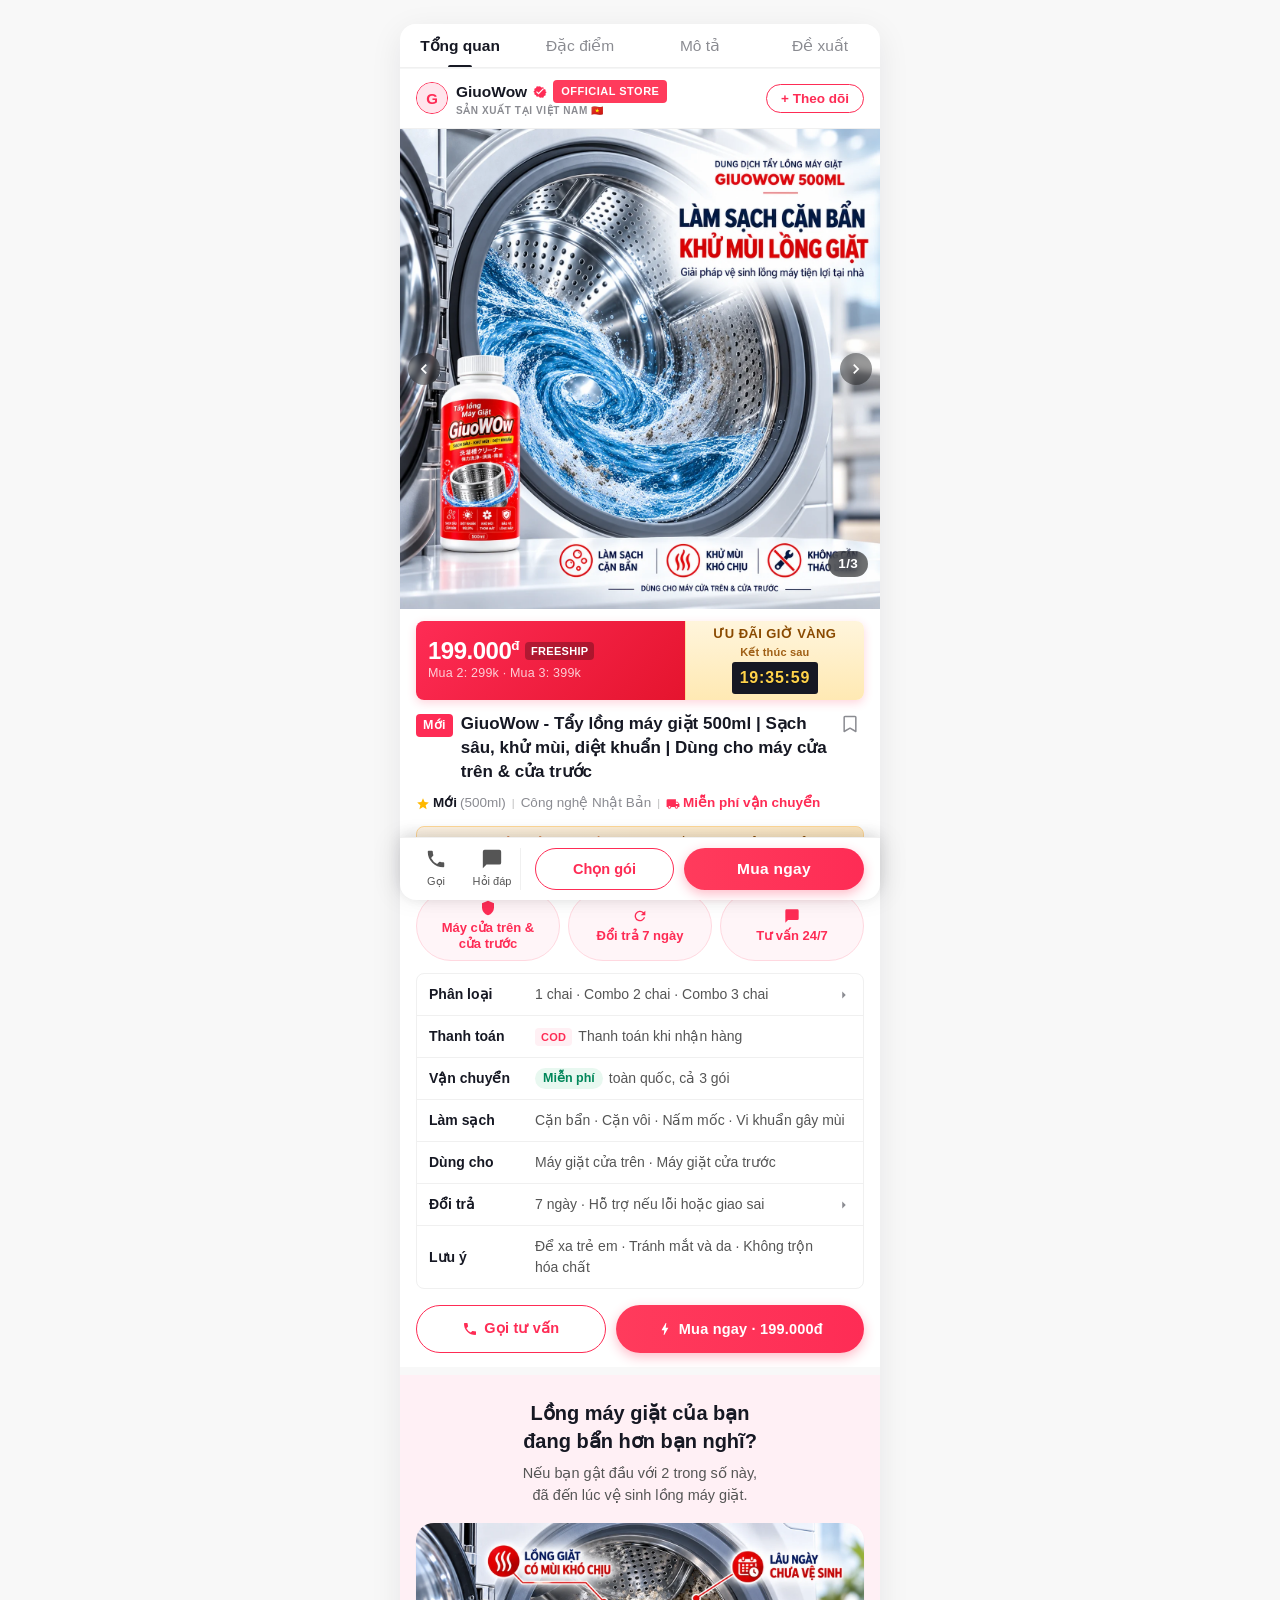
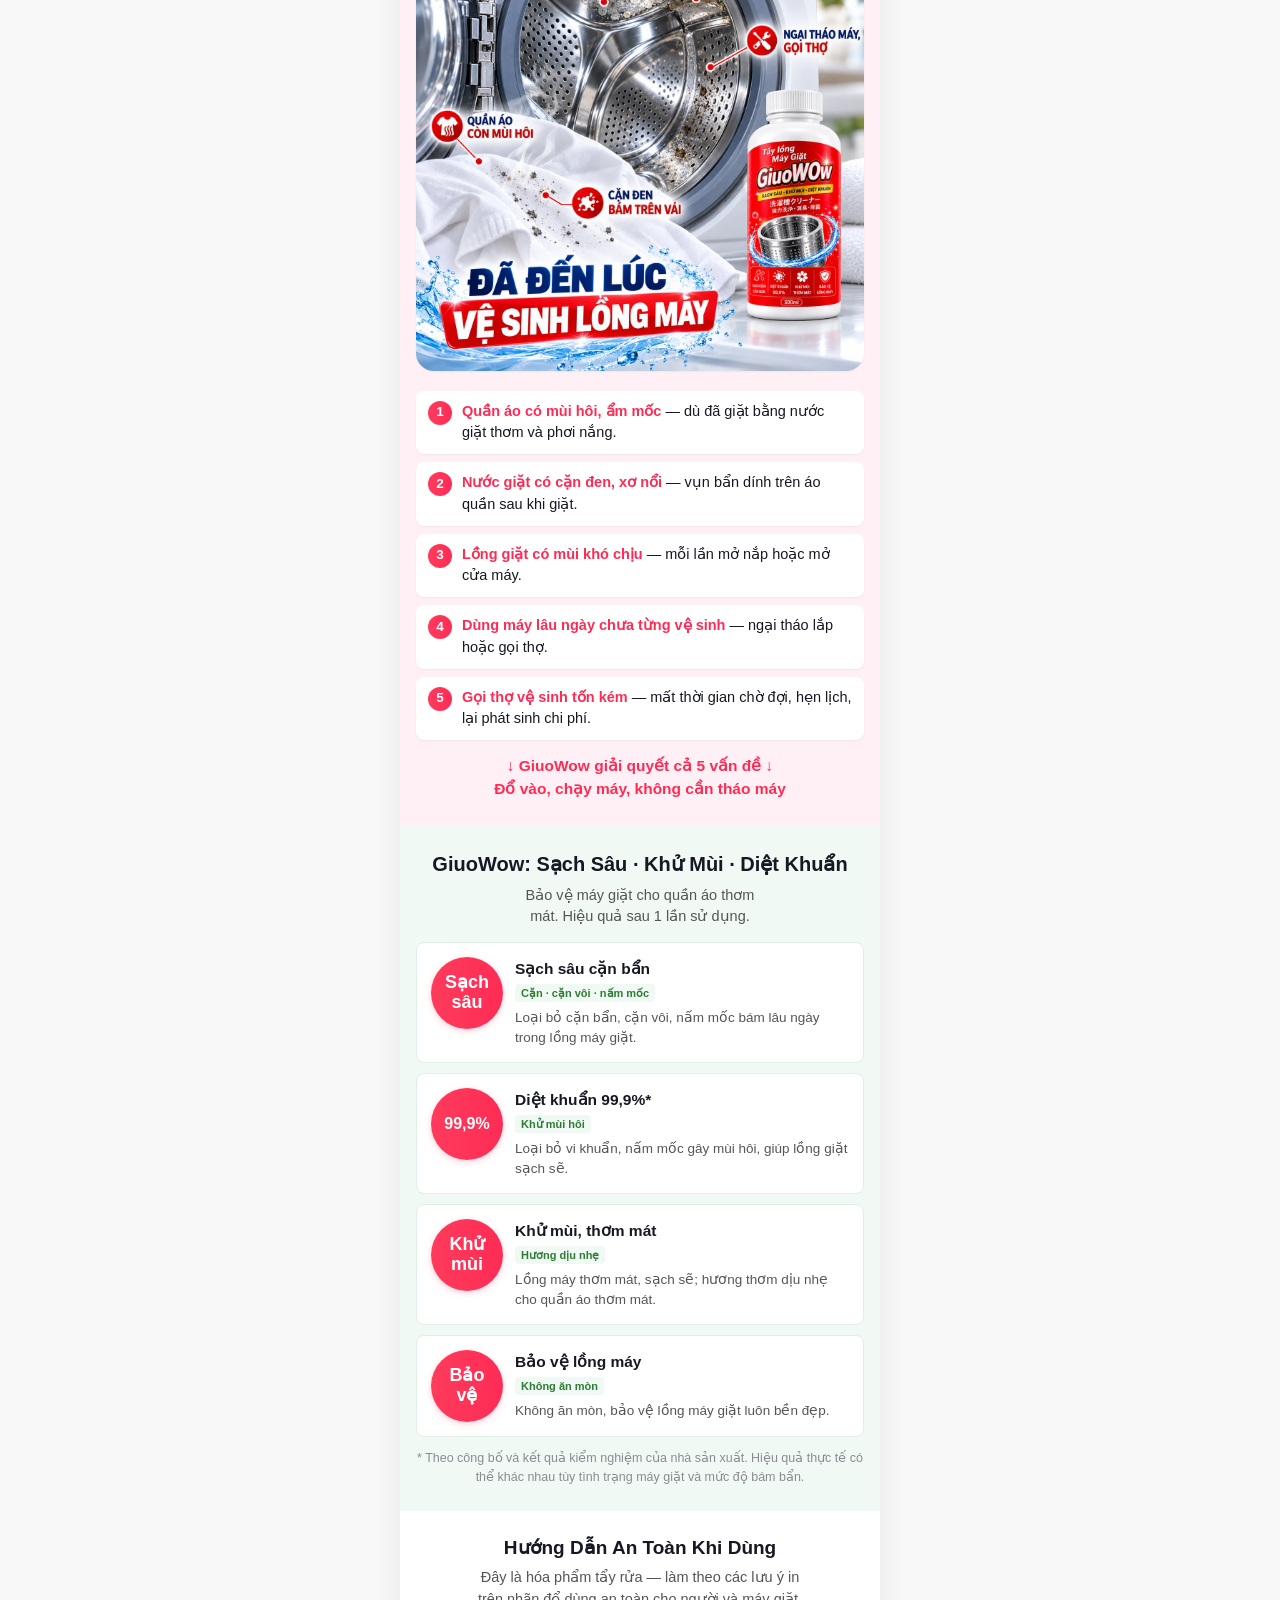
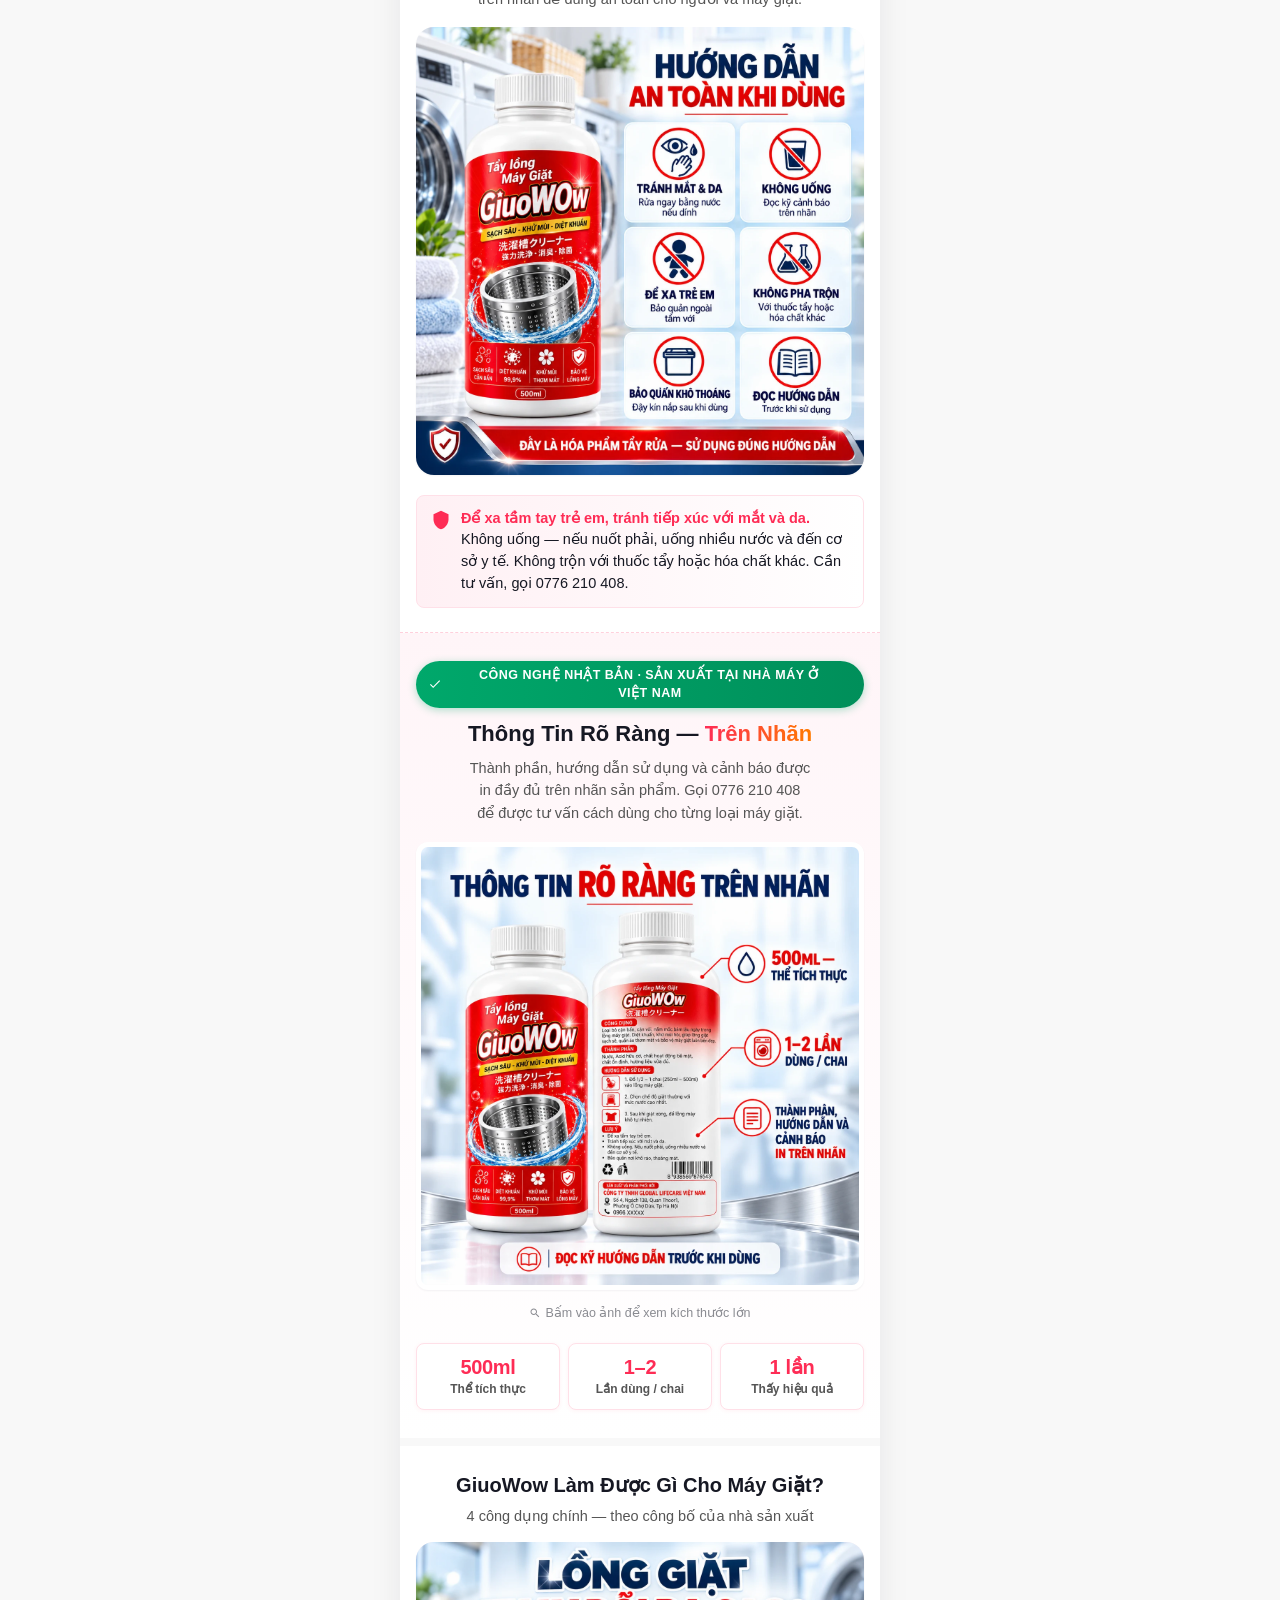
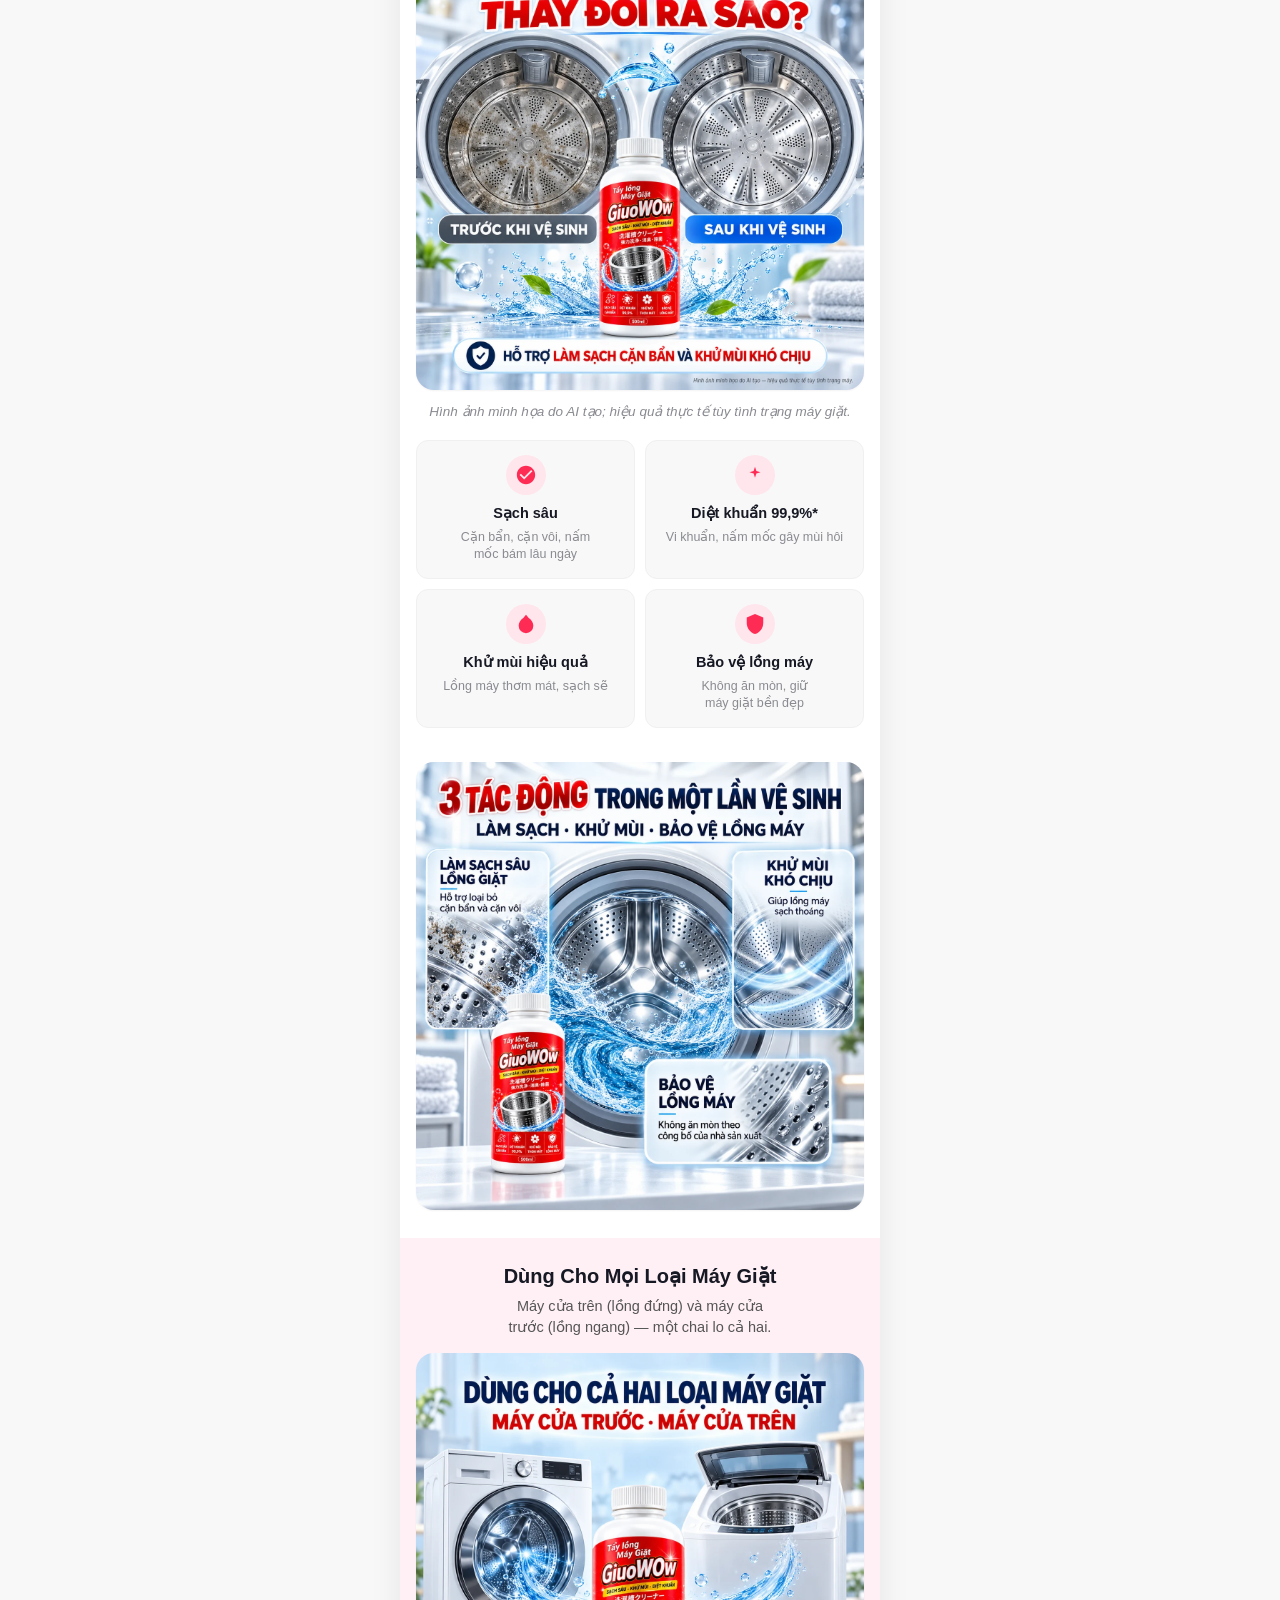
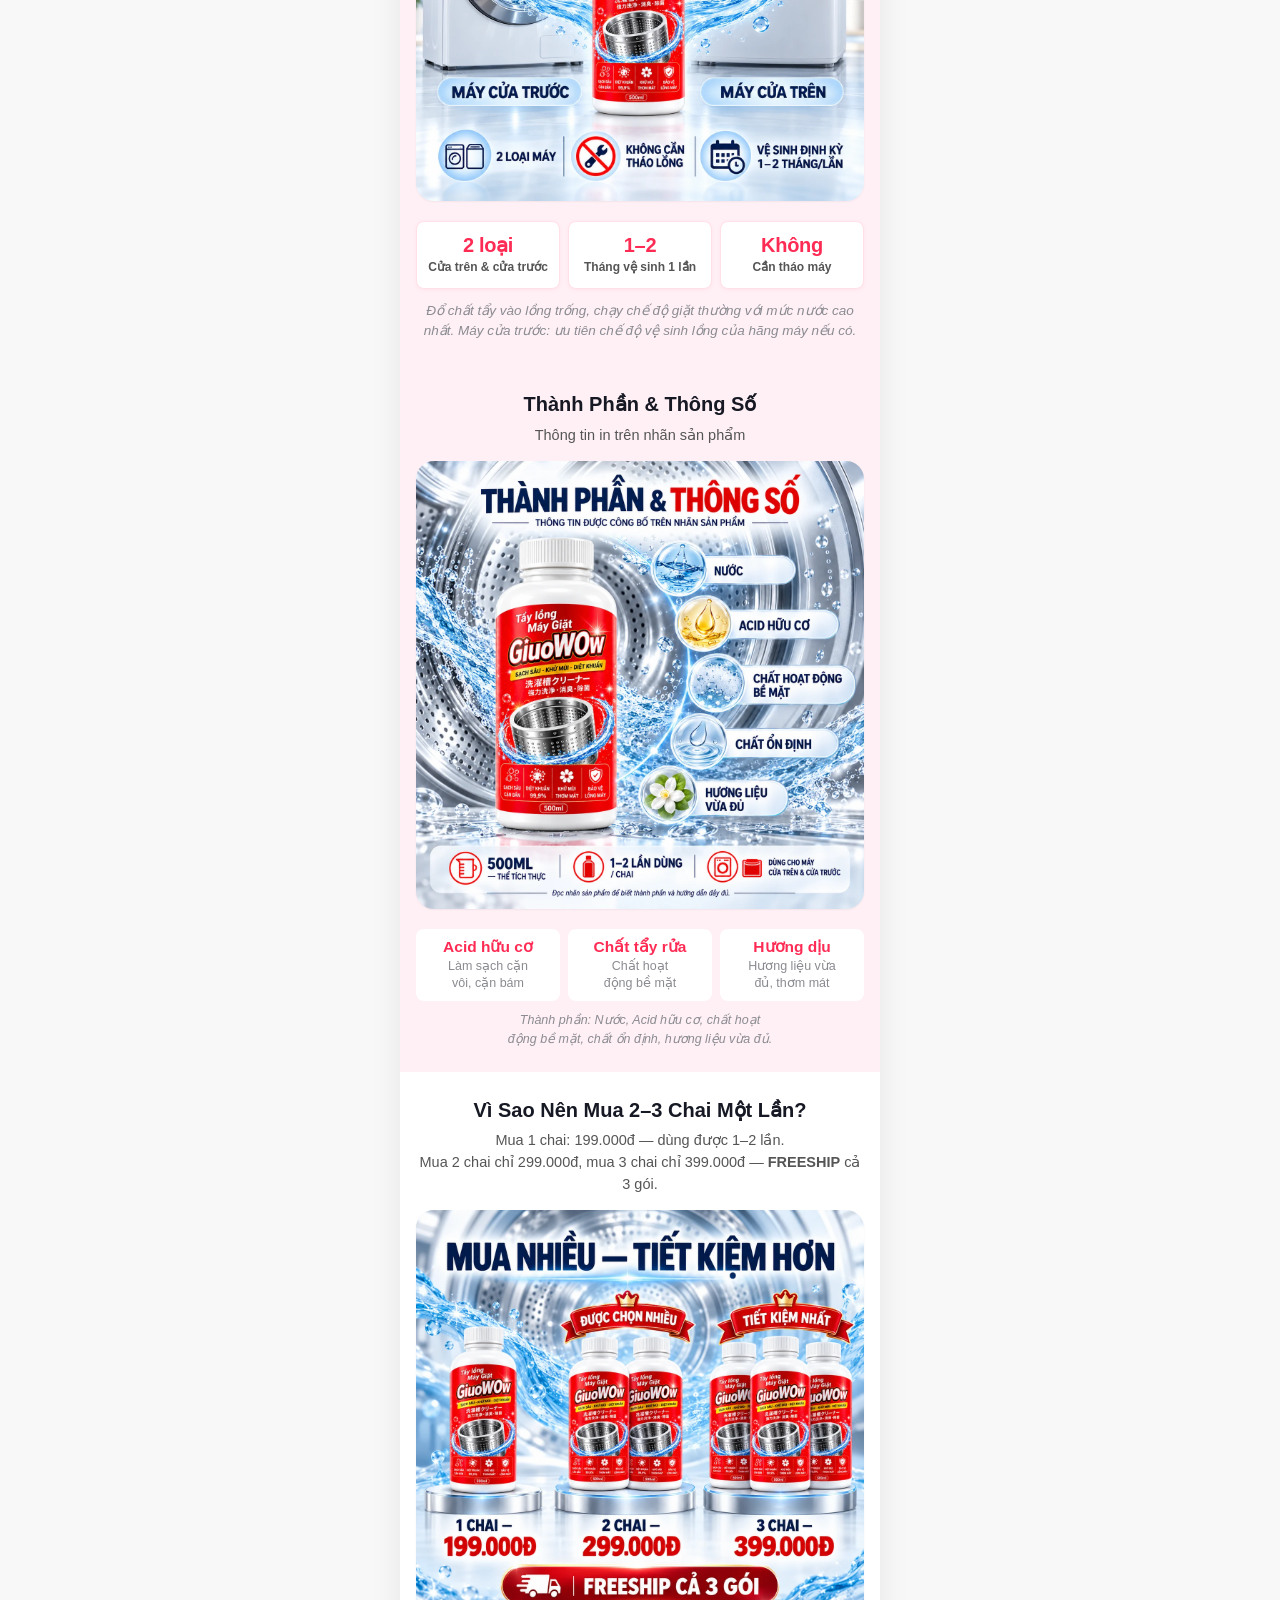
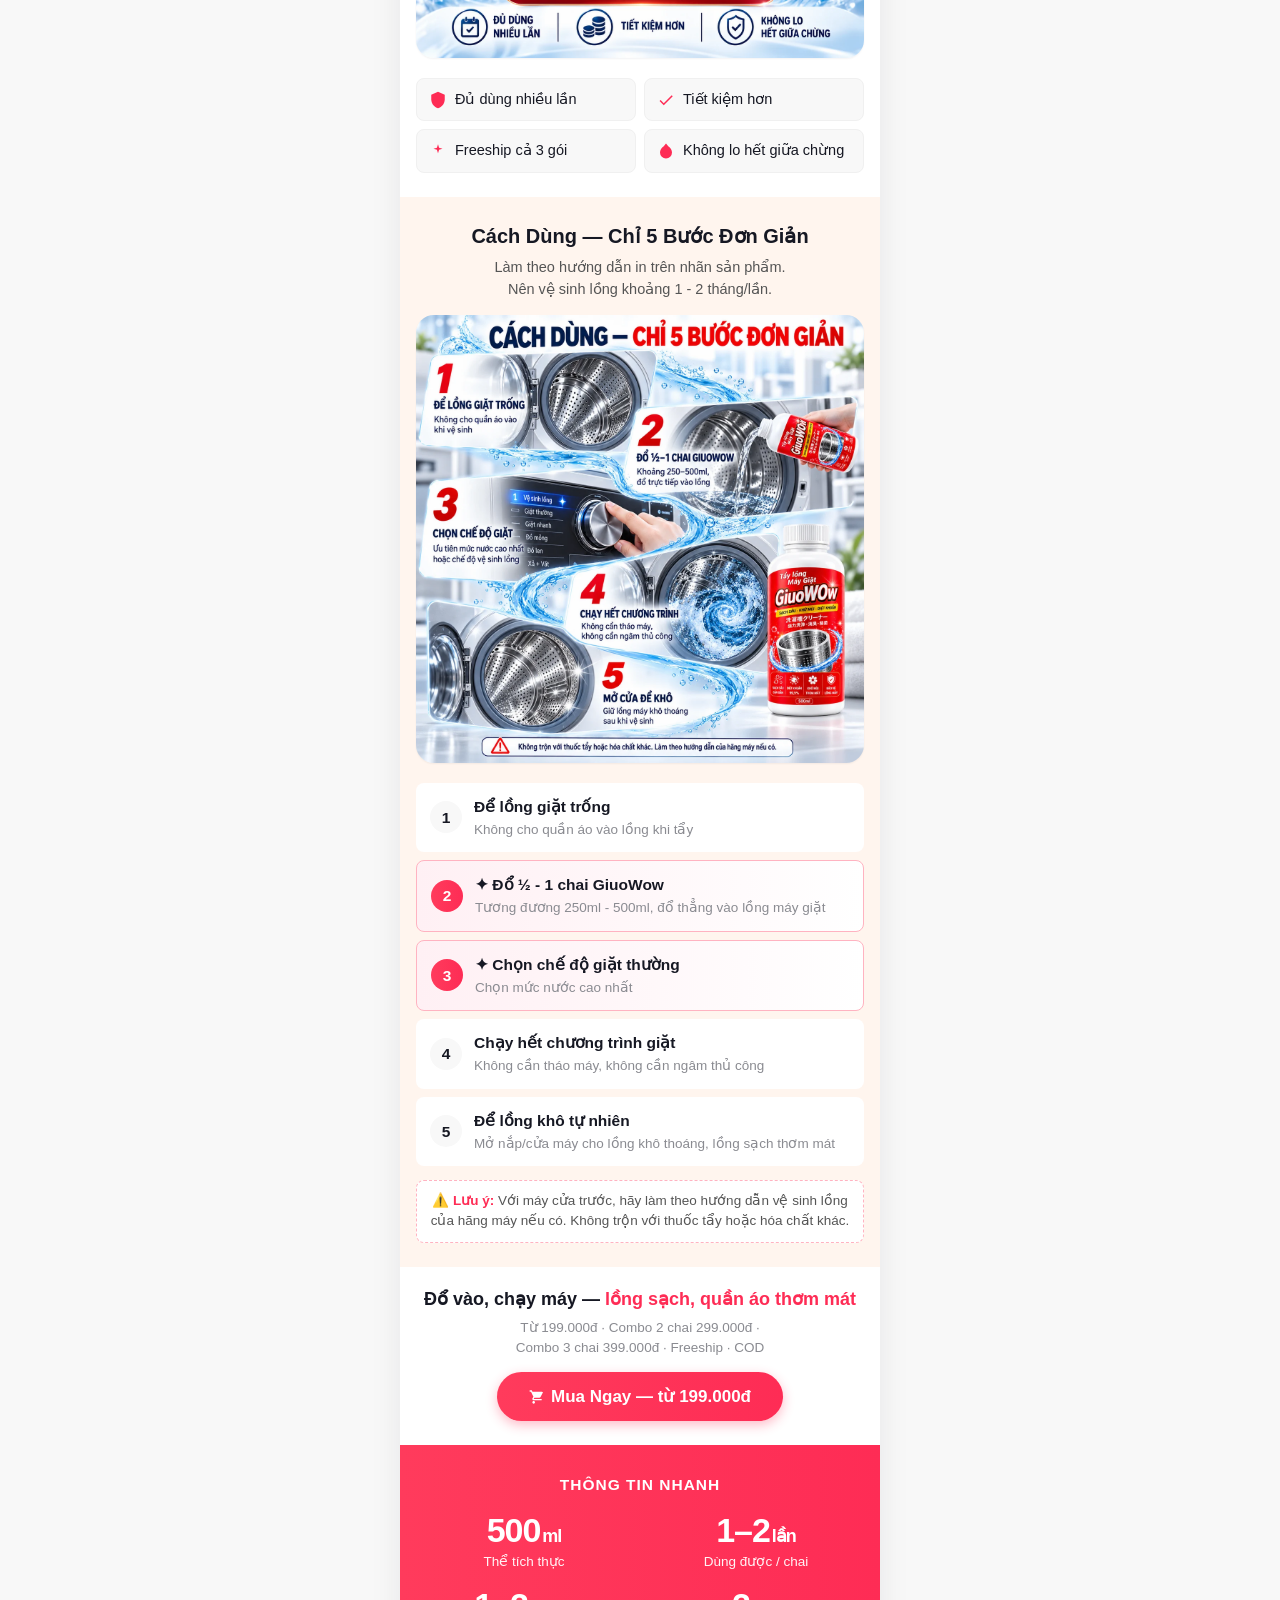
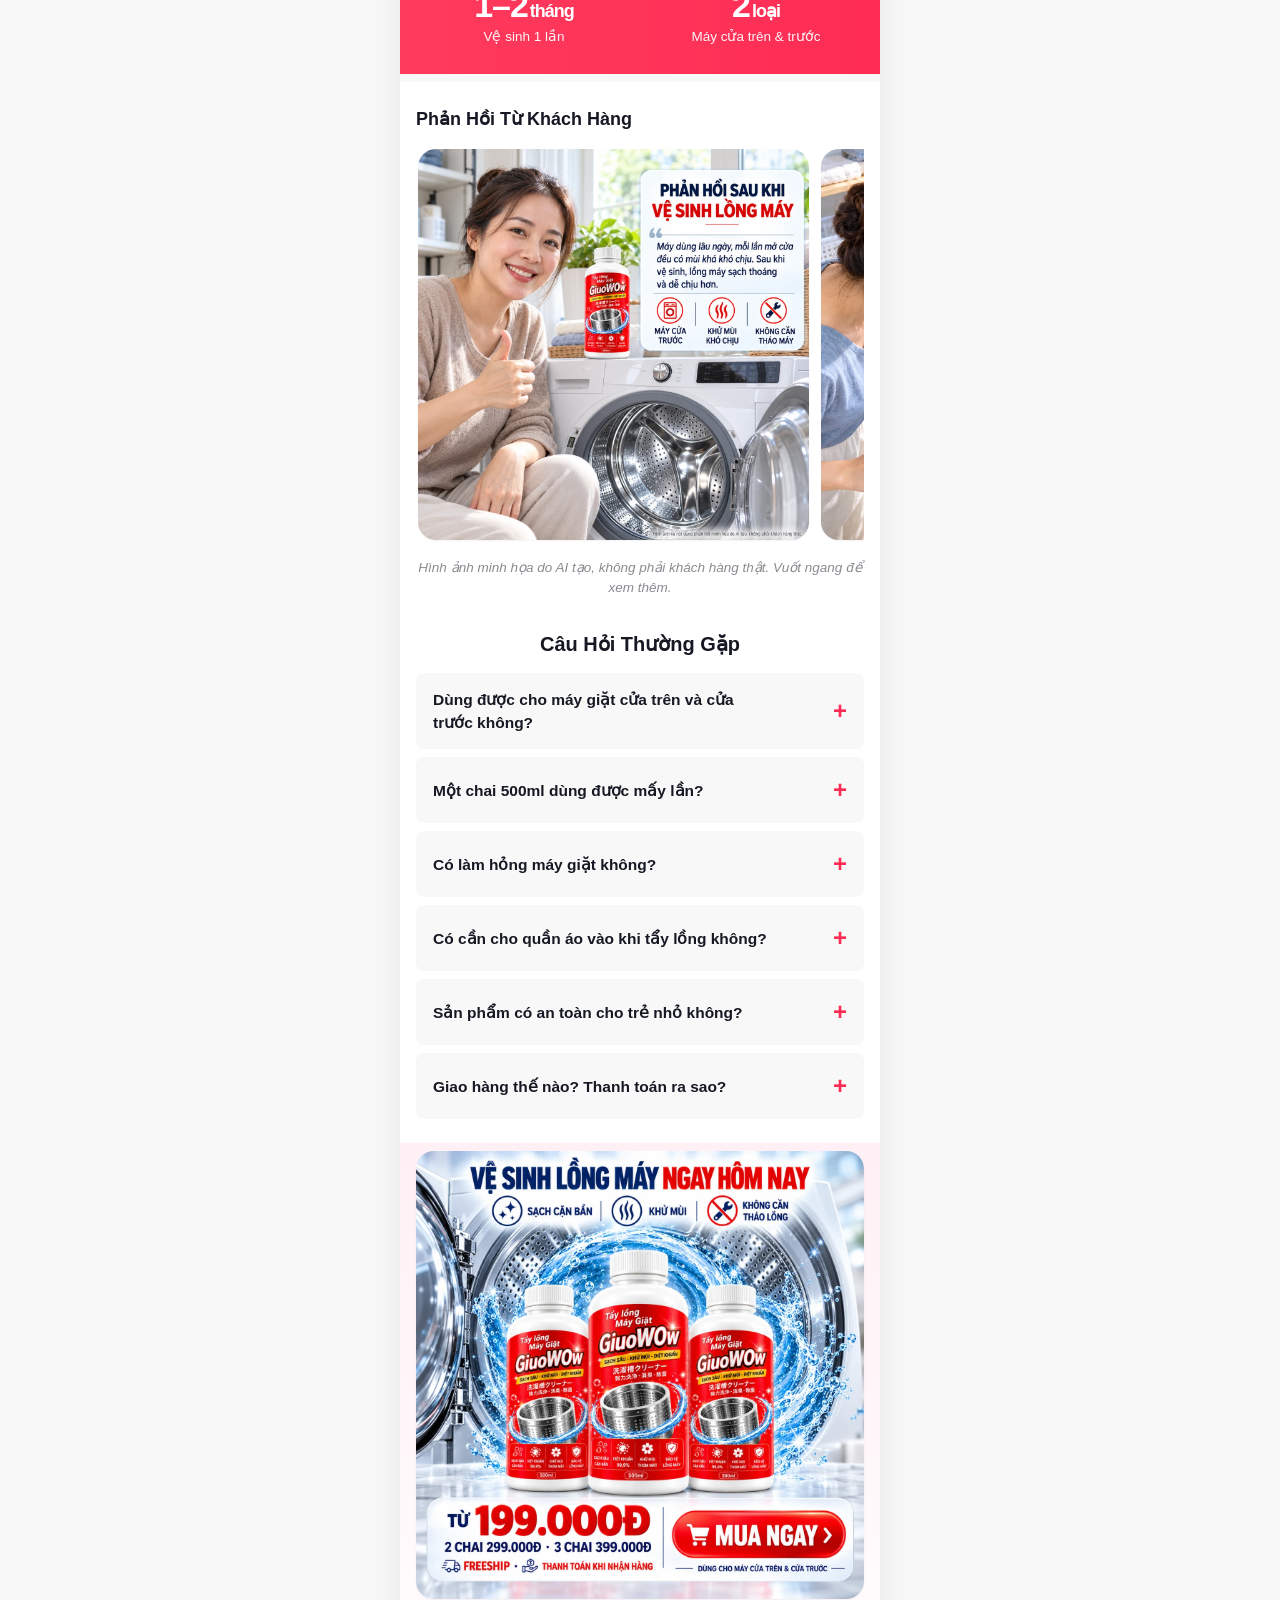
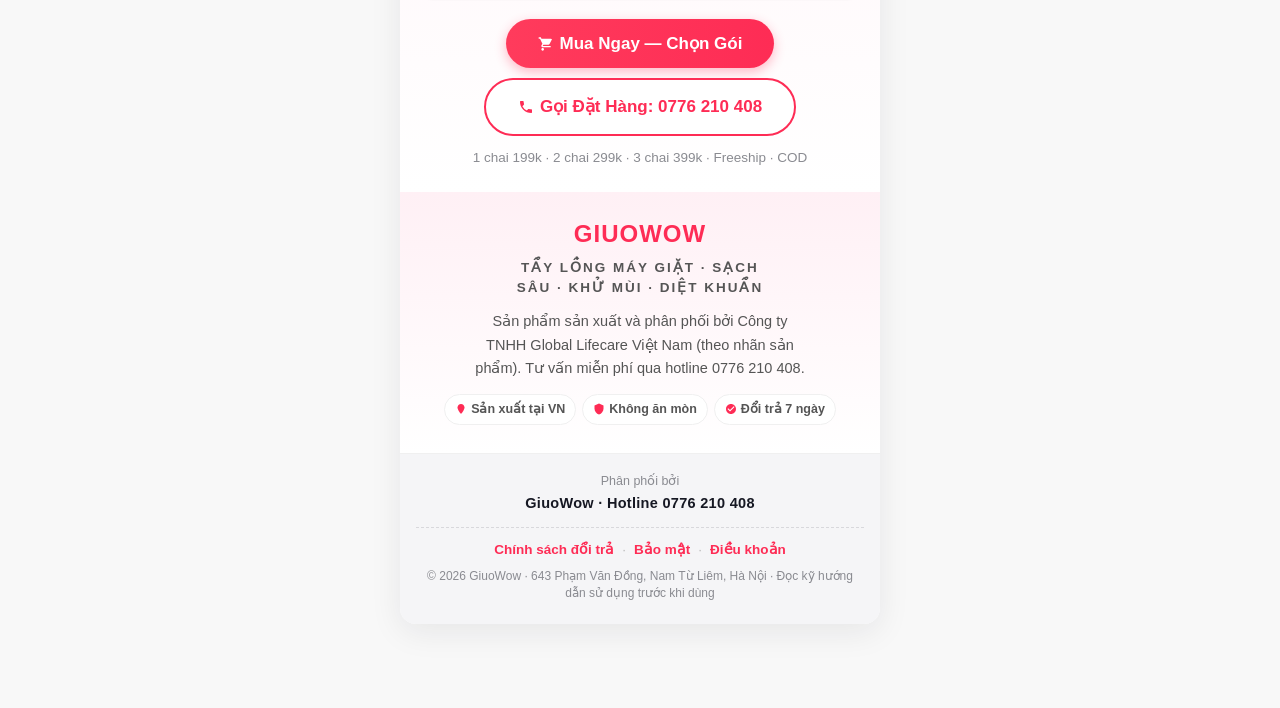
==== commit 14b4a3b7: "Polish top of page: banner below hero, aligned chips, working return link - Deal banner no longer ov" ====
--- a/index.html
+++ b/index.html
@@ -246,7 +246,7 @@
 /* Combined Deal Banner (Price + Promo) */
 .tts-deal-banner {
   display: flex;
-  margin: -24px var(--tt-gap-lg) 0;
+  margin: 12px var(--tt-gap-lg) 0;
   border-radius: var(--tt-r-md);
   overflow: hidden;
   box-shadow: 0 3px 10px rgba(254,44,85,0.2);
@@ -1700,6 +1700,11 @@
 .tts-hero-img{object-fit:contain}
 /* Ảnh chai trong popup mua hàng: hiện đủ chai, không cắt */
 .tts-popup-img{width:84px;height:104px;object-fit:contain;background:#fff;border:1px solid var(--tt-bg-border)}
+/* 3 nhãn thẳng một hàng, cao đều nhau */
+.a.tts-info-row,a.tts-info-row{color:inherit;text-decoration:none;cursor:pointer}
+.tts-feature-chips{display:grid;grid-template-columns:repeat(3,1fr);gap:8px}
+.tts-feat-chip{flex-direction:column;justify-content:center;text-align:center;gap:4px;padding:8px 6px;font-size:13px;line-height:1.25;white-space:normal;min-height:58px}
+.tts-feat-chip svg{width:16px;height:16px}
 </style>
 </head>
 <body>
@@ -1809,7 +1814,7 @@
       </span>
       <span class="tts-feat-chip">
         <svg viewBox="0 0 24 24"><path d="M20 2H4a2 2 0 0 0-2 2v18l4-4h14a2 2 0 0 0 2-2V4a2 2 0 0 0-2-2z"/></svg>
-        Tư vấn miễn&nbsp;phí
+        Tư vấn&nbsp;24/7
       </span>
     </div>
 
@@ -1841,11 +1846,11 @@
         <div class="tts-info-label">Dùng&nbsp;cho</div>
         <div class="tts-info-value">Máy giặt cửa trên · Máy giặt cửa&nbsp;trước</div>
       </div>
-      <div class="tts-info-row">
+      <a class="tts-info-row" href="chinh-sach-doi-tra.html" aria-label="Xem chính sách đổi trả">
         <div class="tts-info-label">Đổi trả</div>
         <div class="tts-info-value">7 ngày · Hỗ trợ nếu lỗi hoặc giao&nbsp;sai</div>
         <svg class="tts-info-chev" viewBox="0 0 24 24"><path d="M9 6l6 6-6 6V6z"/></svg>
-      </div>
+      </a>
       <div class="tts-info-row">
         <div class="tts-info-label">Lưu ý</div>
         <div class="tts-info-value">Để xa trẻ em · Tránh mắt và da · Không trộn hóa&nbsp;chất</div>
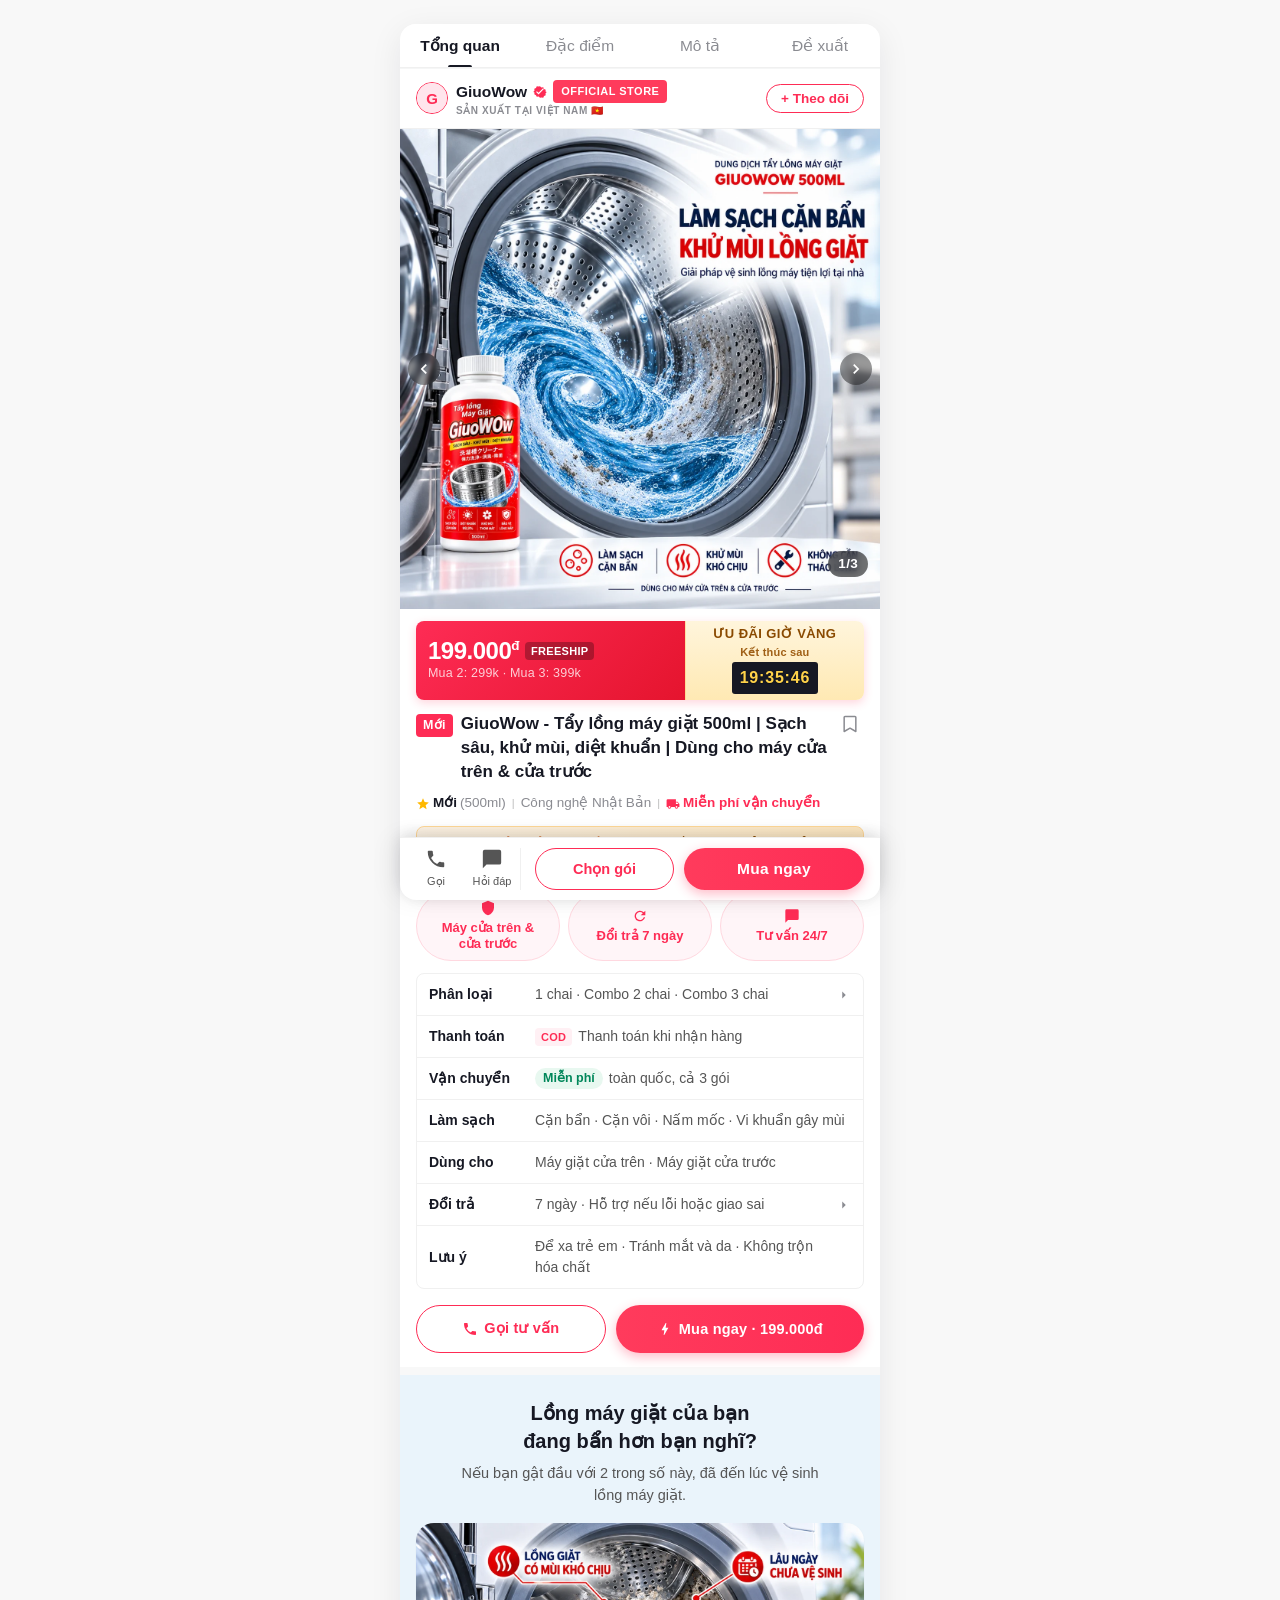
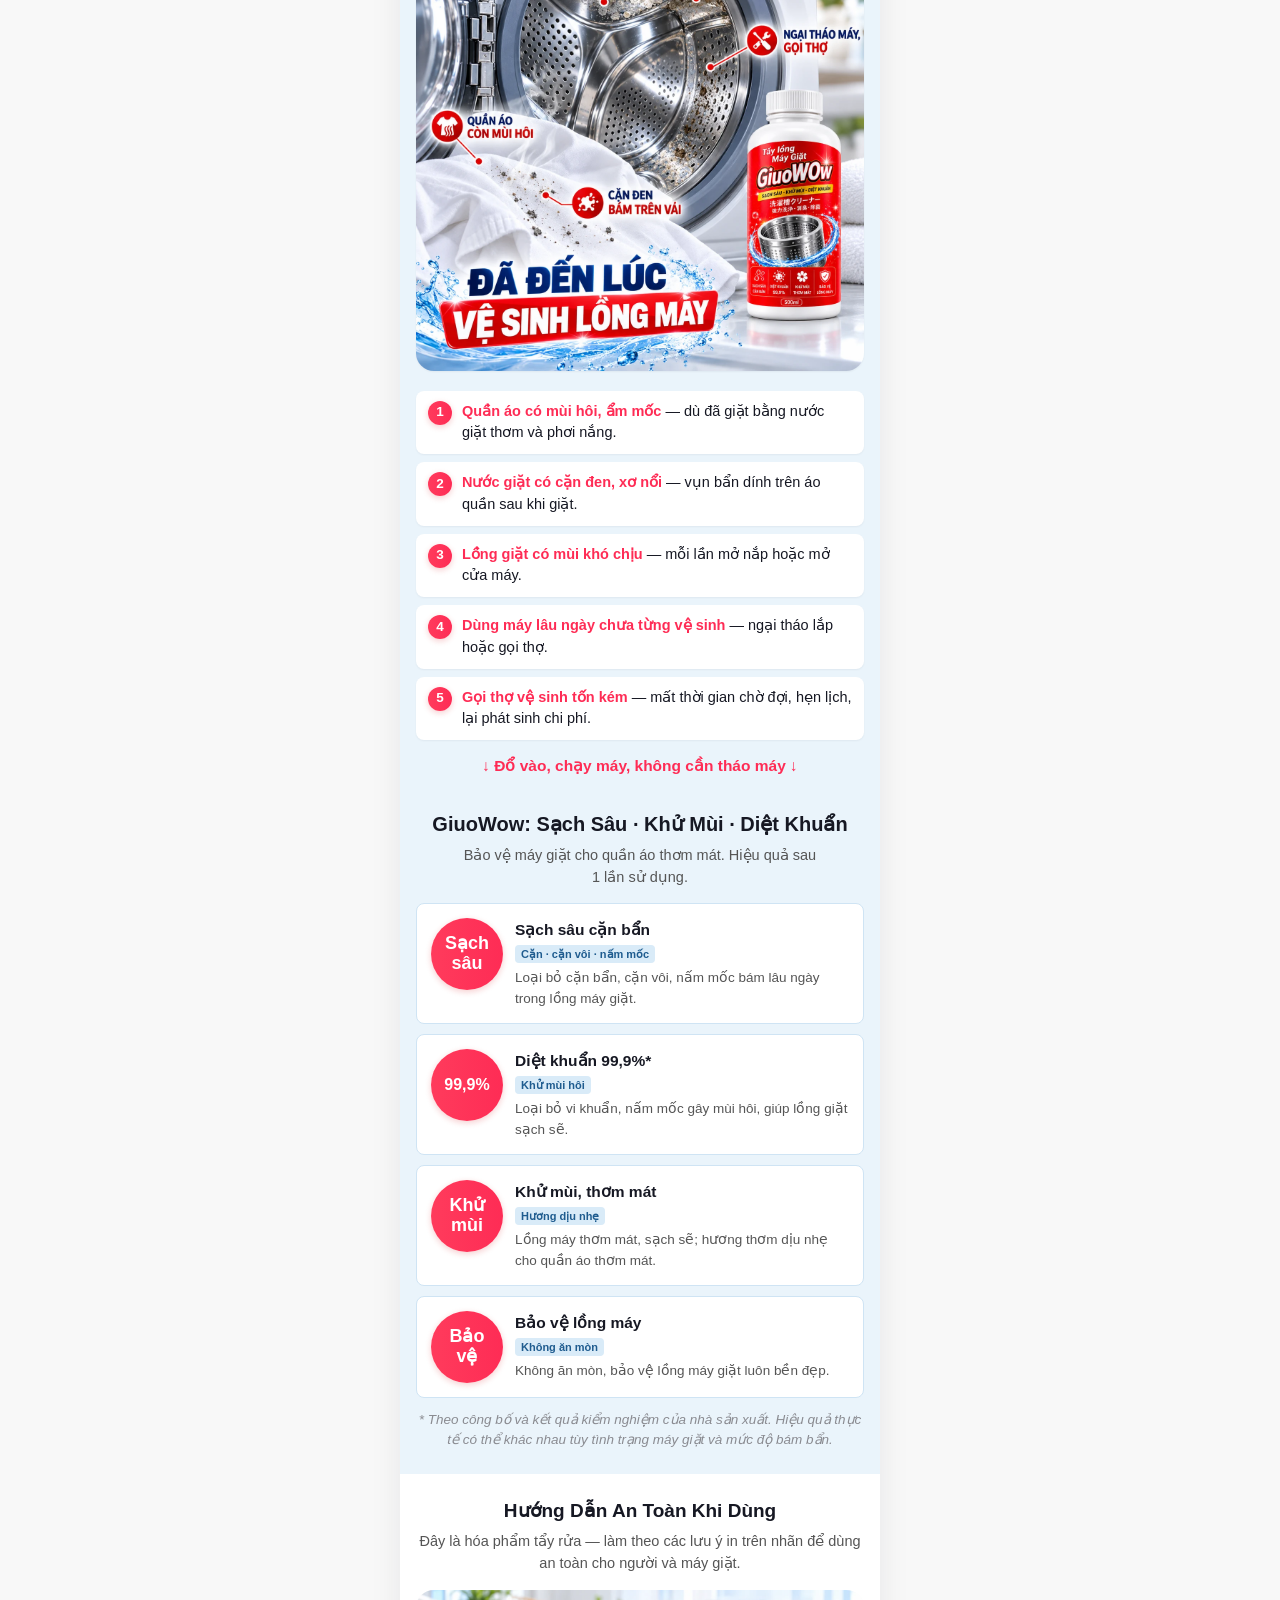
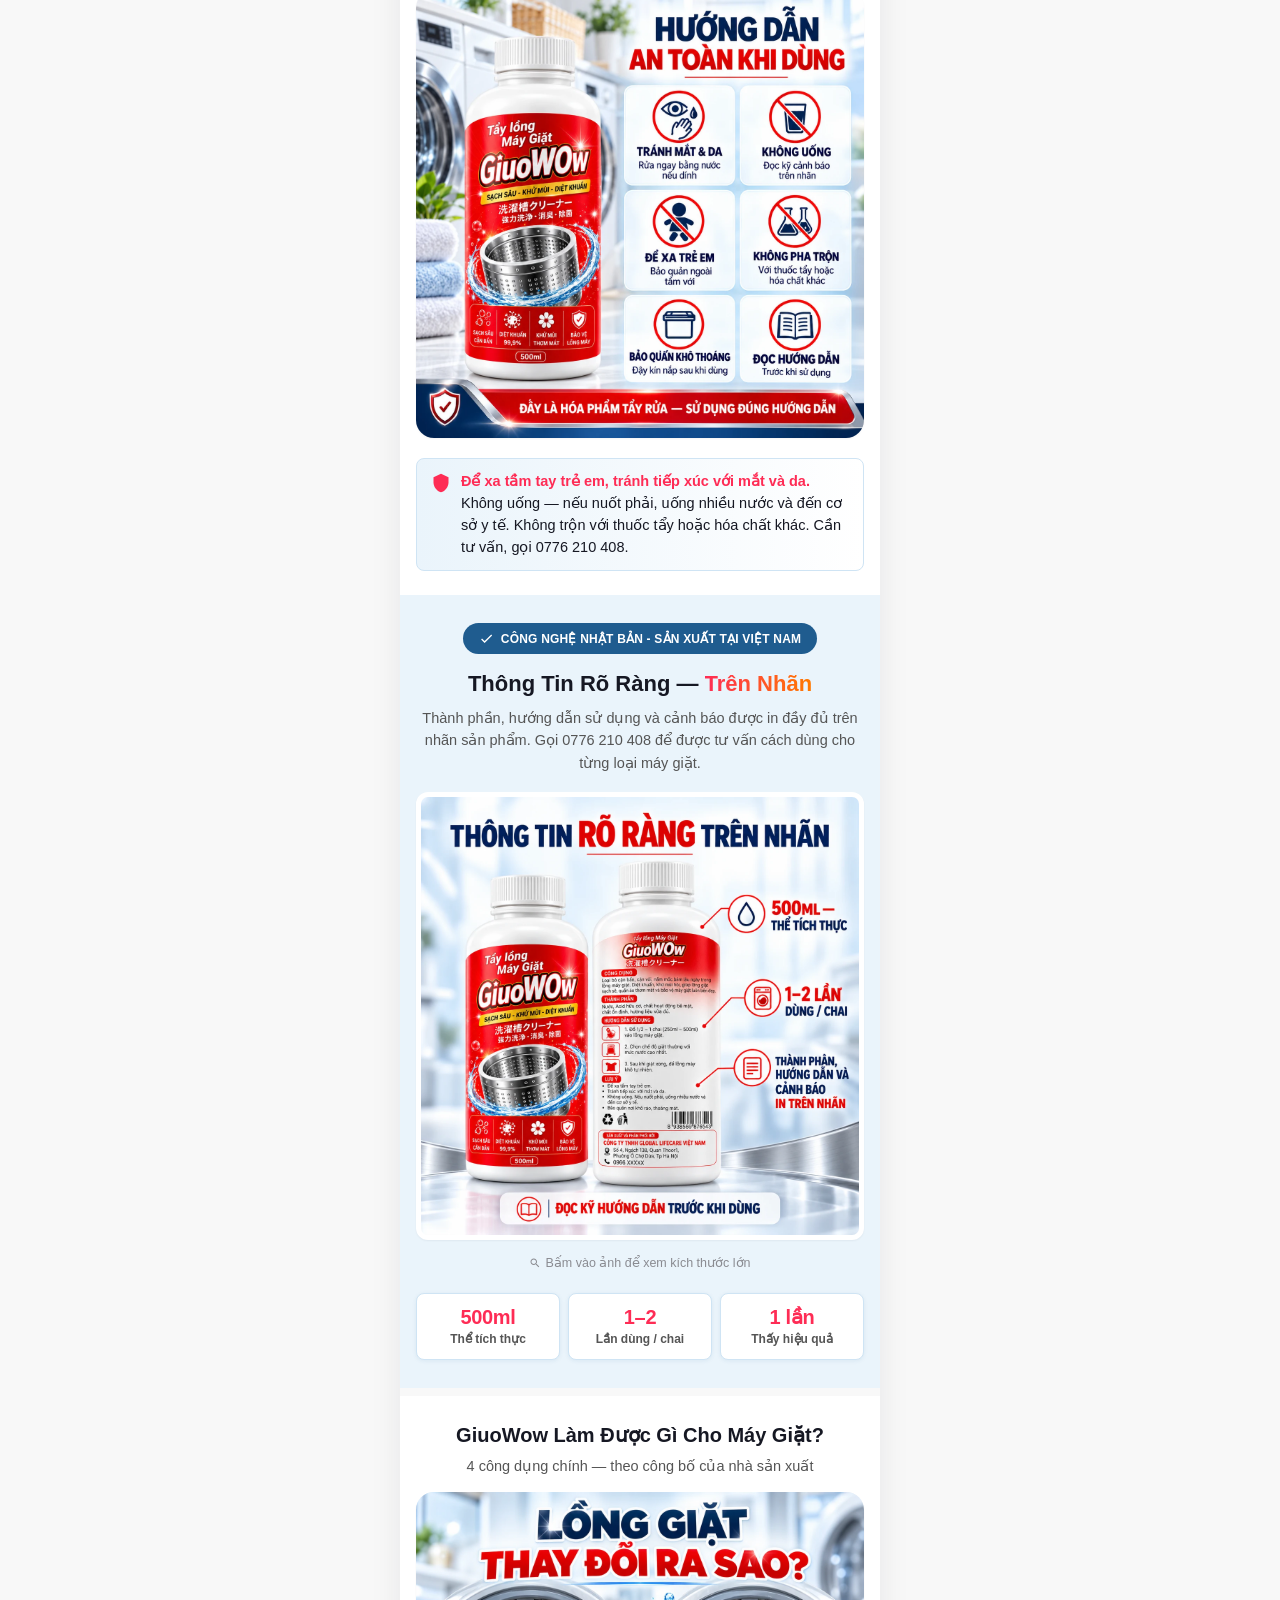
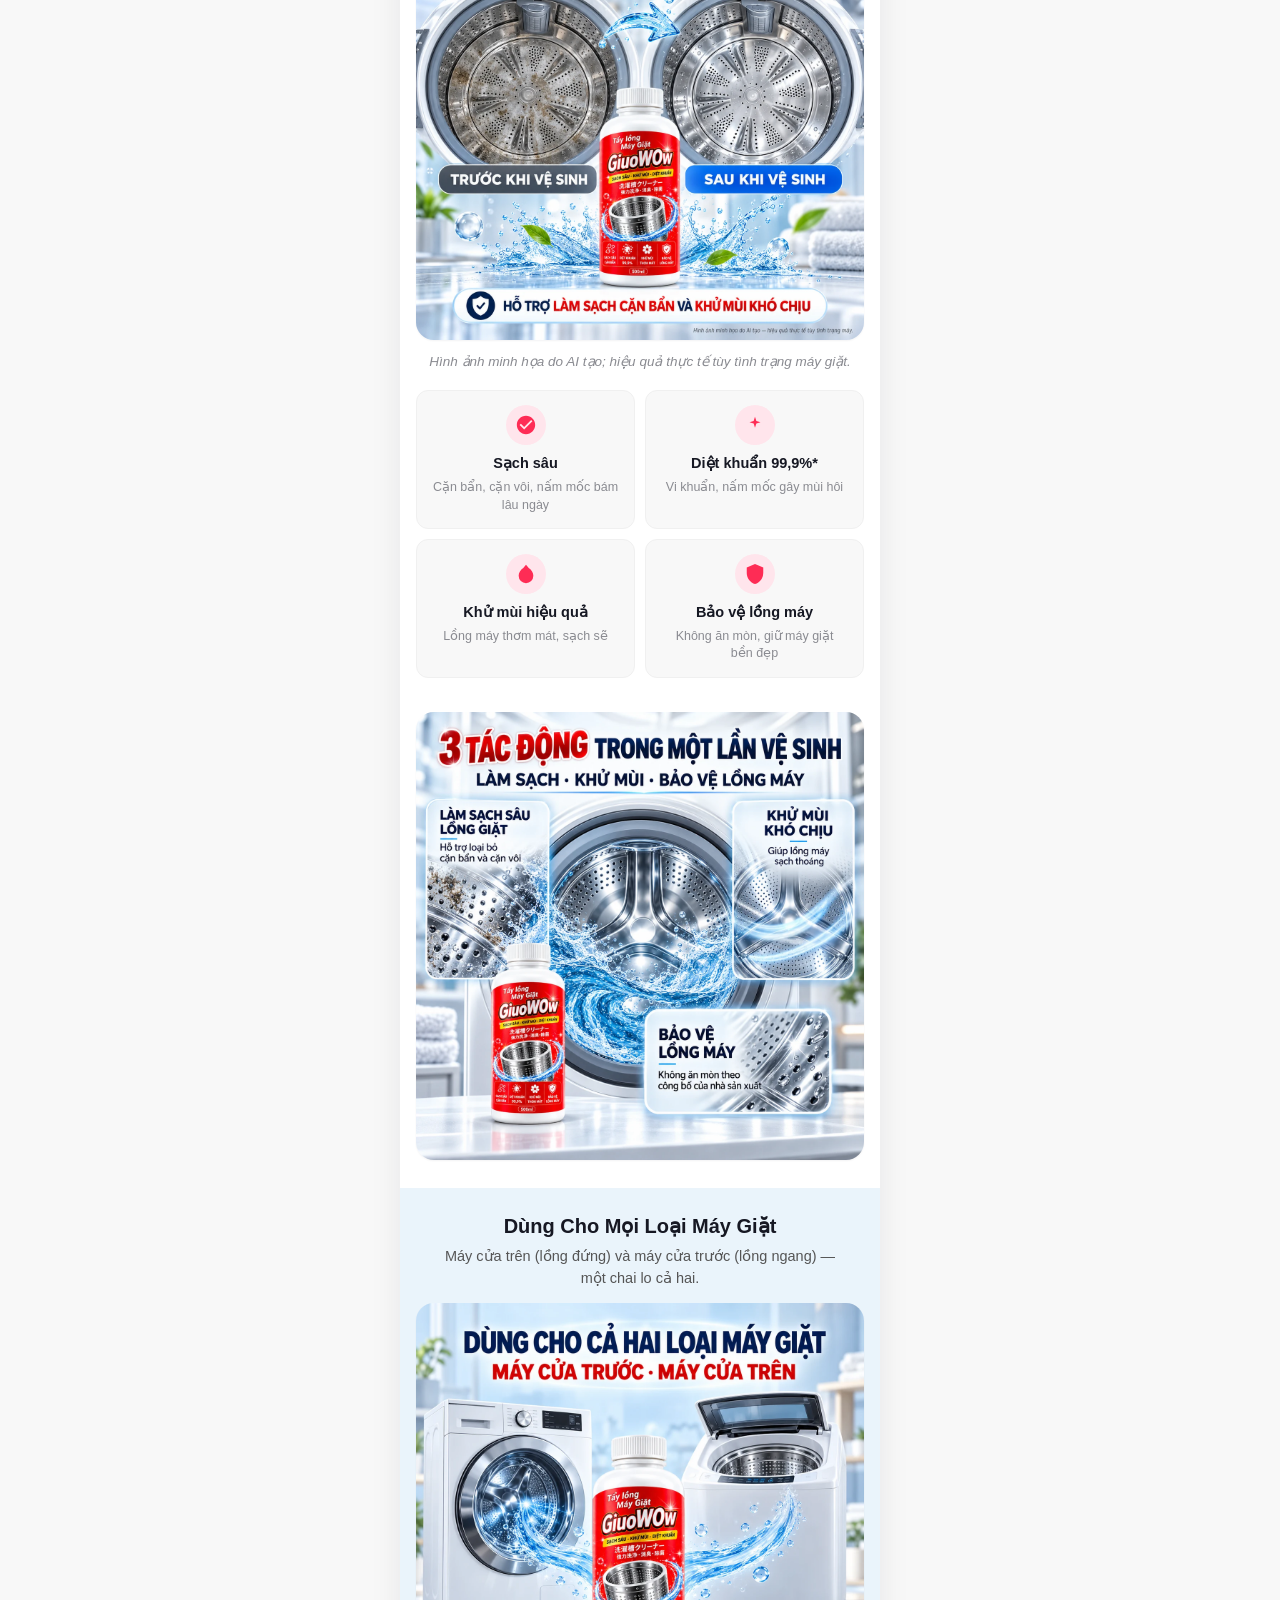
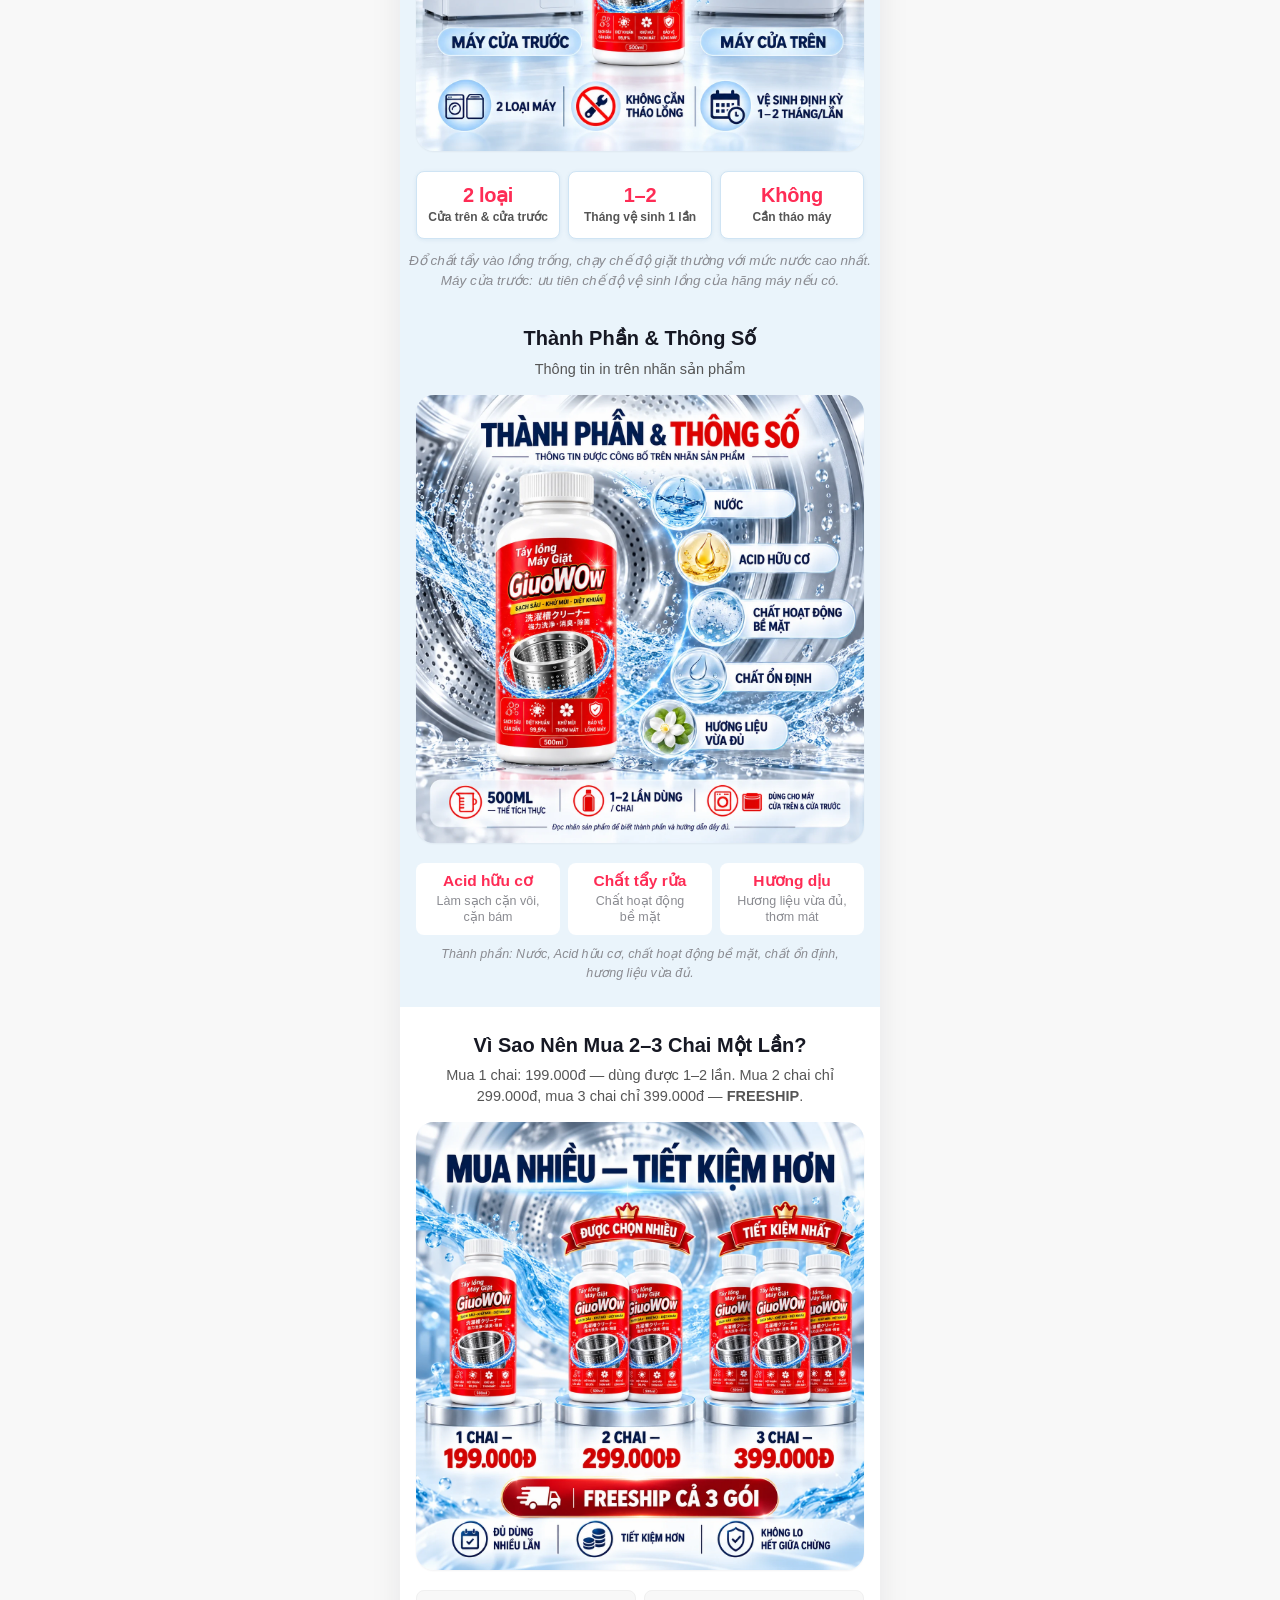
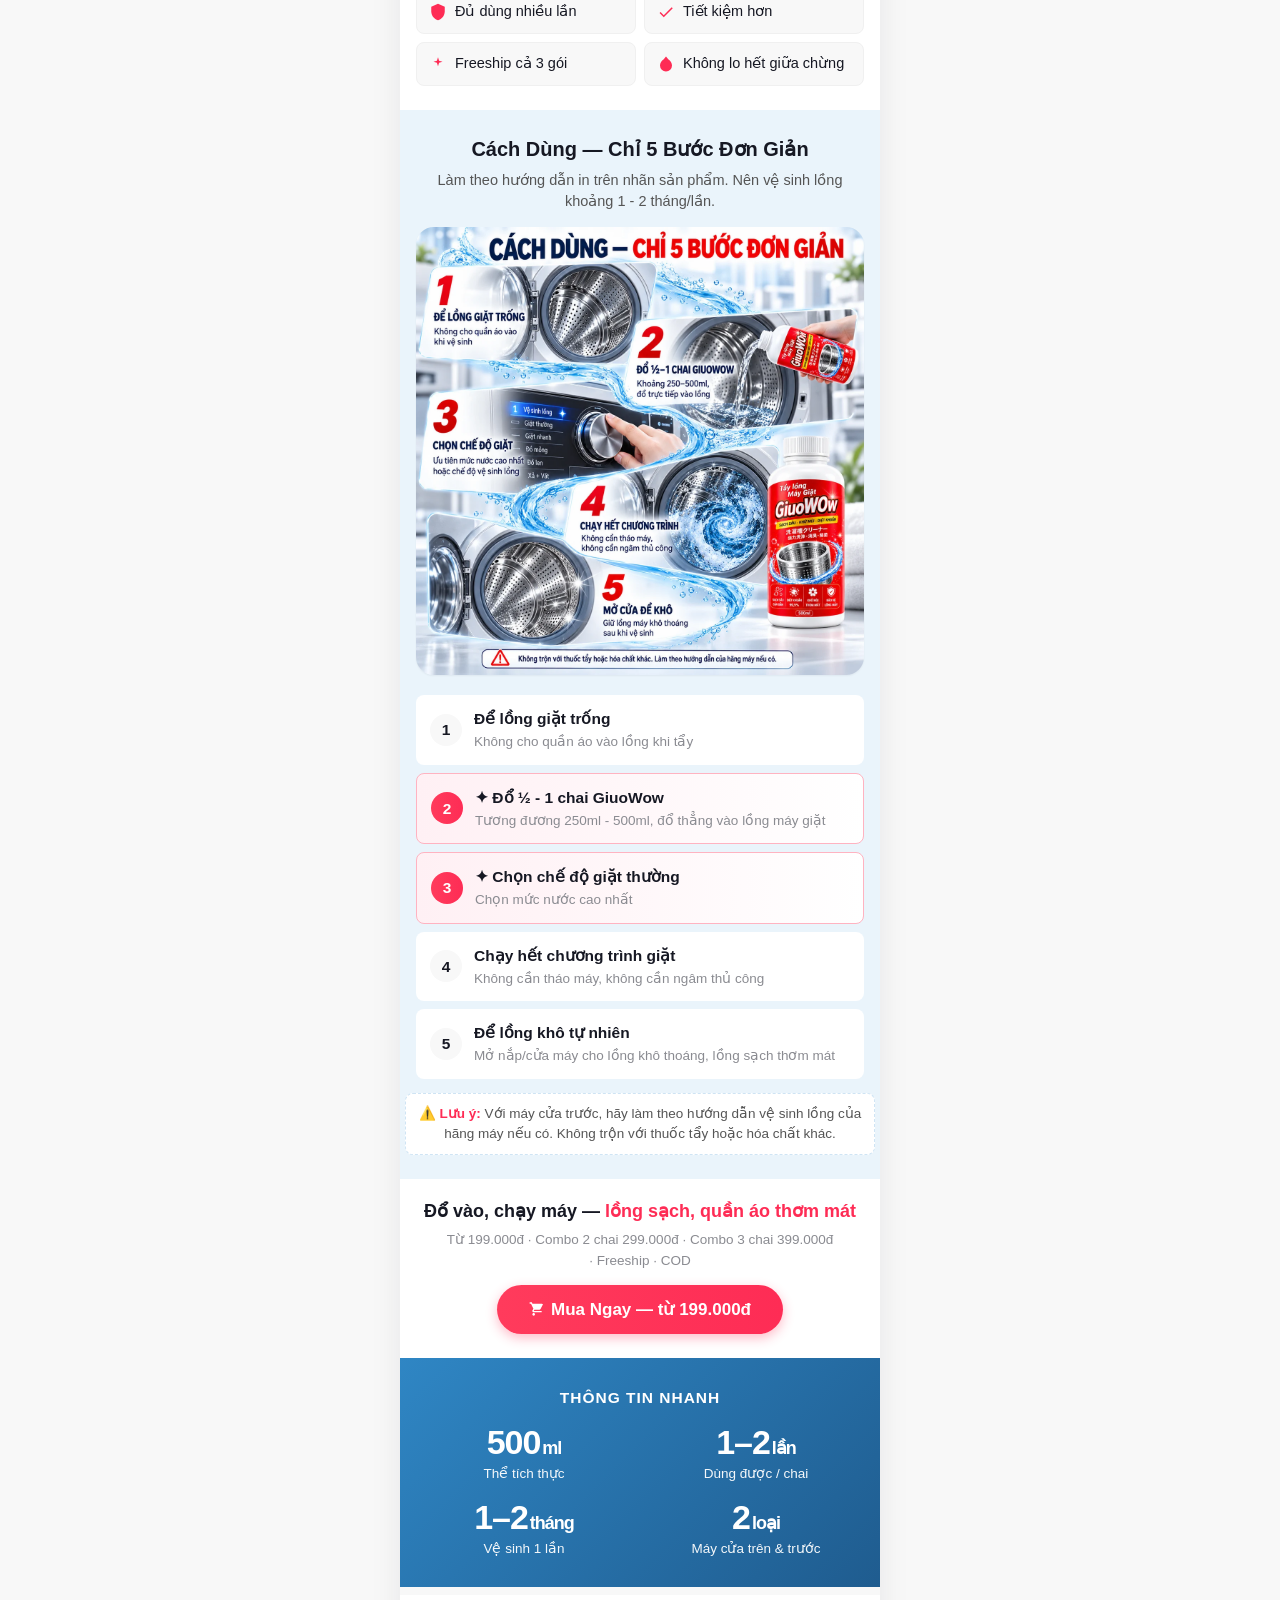
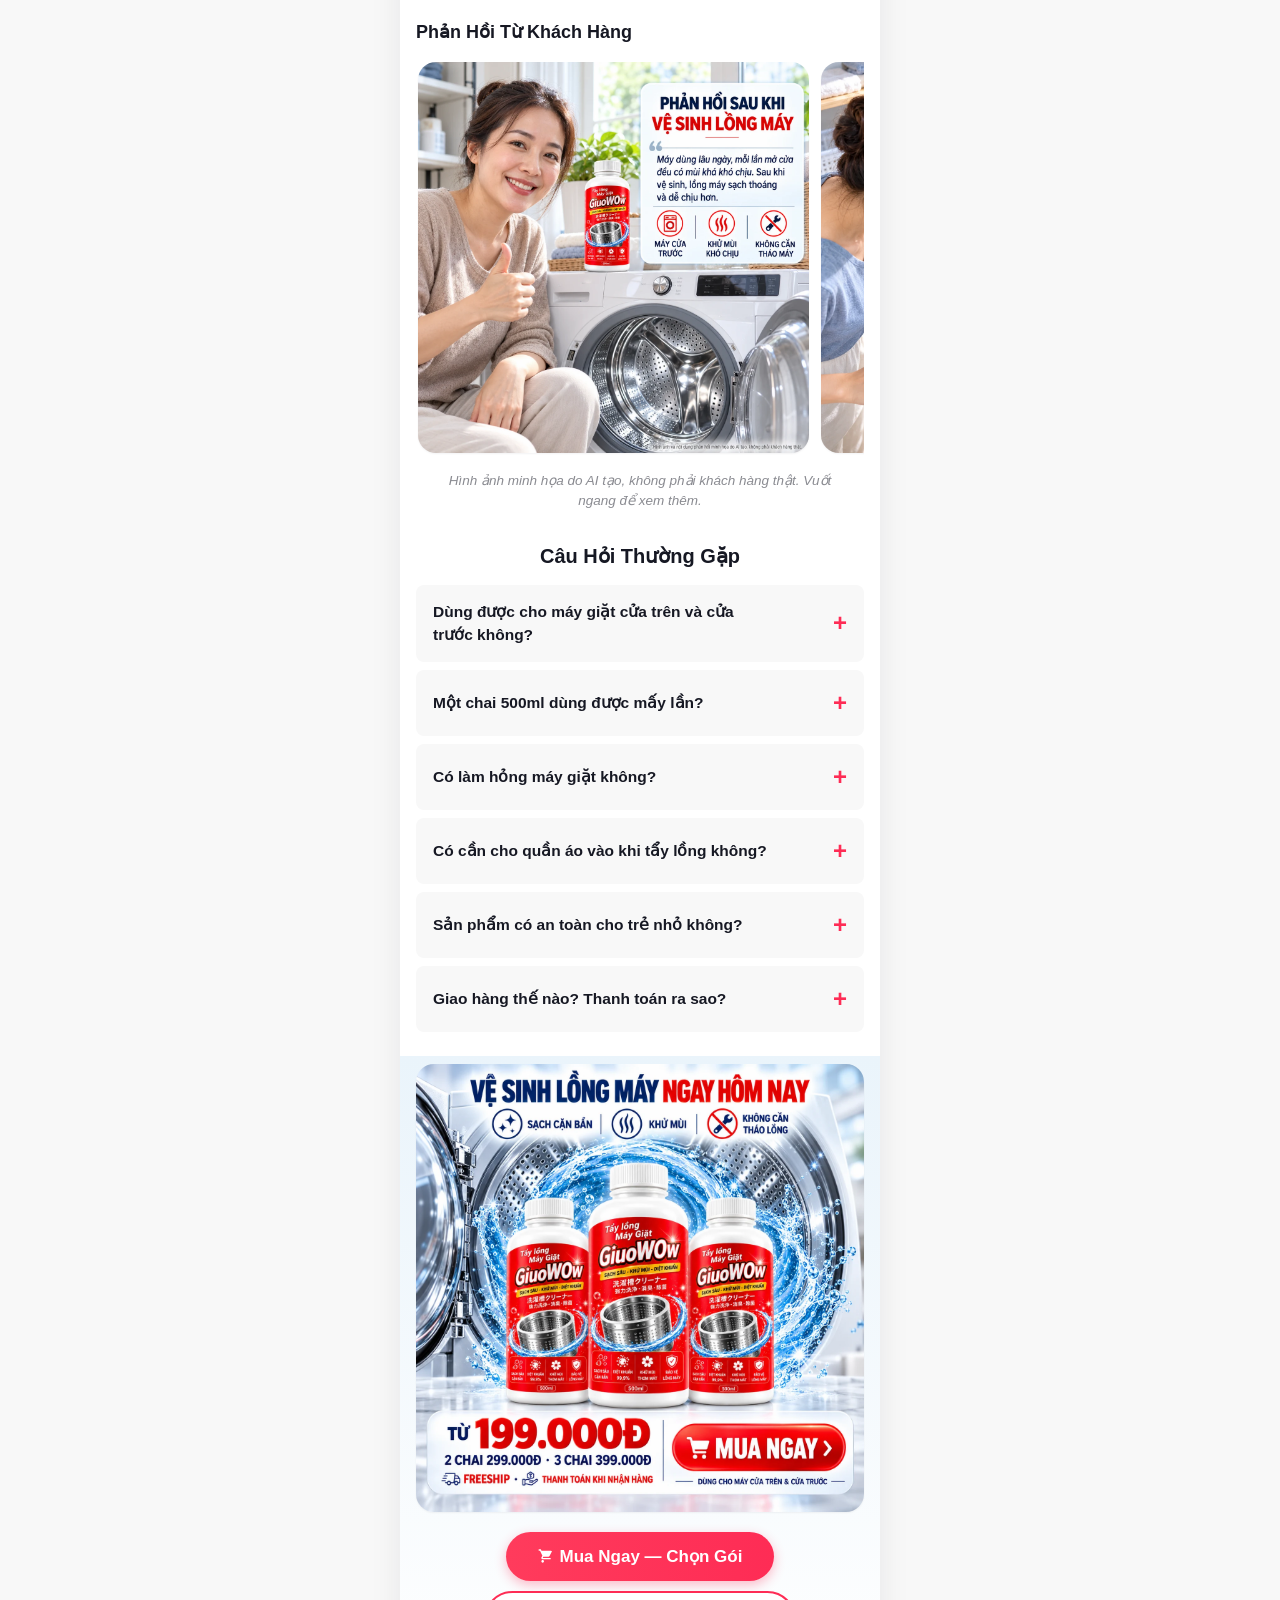
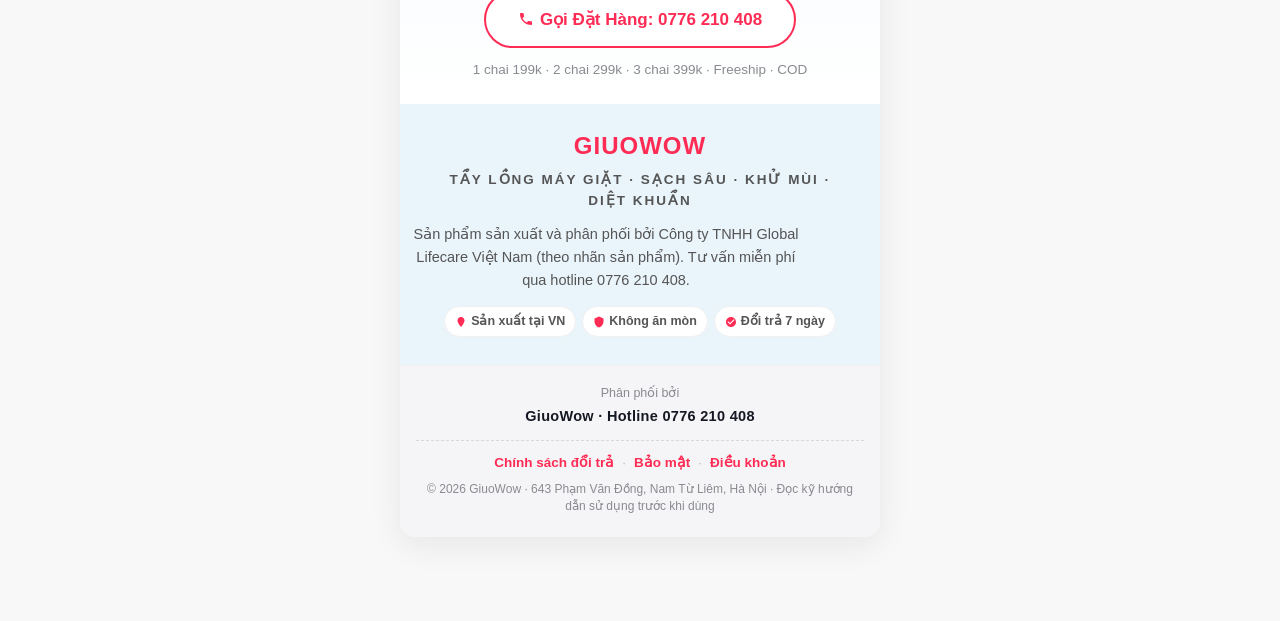
==== commit 0890f4ff: "Water-blue backgrounds, one-line technology badge, uneven caption lines - All tinted sections (pink/" ====
--- a/index.html
+++ b/index.html
@@ -1705,6 +1705,38 @@
 .tts-feature-chips{display:grid;grid-template-columns:repeat(3,1fr);gap:8px}
 .tts-feat-chip{flex-direction:column;justify-content:center;text-align:center;gap:4px;padding:8px 6px;font-size:13px;line-height:1.25;white-space:normal;min-height:58px}
 .tts-feat-chip svg{width:16px;height:16px}
+/* ===== Nền đồng bộ: xanh dương nước nhạt cho mọi section có nền màu ===== */
+:root{--water:#EAF4FB;--water-line:#CFE4F4;--water-ink:#1F5C8F;
+  --cos-soft-pink:#EAF4FB;--cos-soft-peach:#EAF4FB;--cos-soft-mint:#EAF4FB;
+  --tt-grad-pastel:linear-gradient(180deg,#EAF4FB 0%,#DCEBF7 100%)}
+.cos-pain-strip,.cos-ingredient,.cos-ba,.cos-routine,.gw-multi{background:var(--water) !important}
+.cos-cta-block.gw-close{background:linear-gradient(180deg,var(--water) 0%,#FFFFFF 100%) !important}
+.cos-ing-item{border-color:var(--water-line) !important}
+.cos-ing-name .cos-ing-cert,.cos-ing-cert{background:#D9EBF8 !important;color:var(--water-ink) !important}
+.cos-img-wrap > img.cos-ben-banner,.cos-img-wrap > img.cos-ing-hero{background:var(--water) !important}
+.cos-pain-item{border-color:var(--water-line) !important}
+/* ===== Nền xanh nước đồng bộ cho cả khối từng là hồng/đỏ/xanh lá ===== */
+.cos-license{background:var(--water) !important;border-top:0 !important}
+.cos-lic-badge{background:var(--water-ink) !important;box-shadow:none !important}
+.cos-stats{background:linear-gradient(135deg,#2F86C4 0%,#1F5C8F 100%) !important}
+.cos-brand-footer{background:var(--water) !important}
+.cos-saf-callout,.cos-rt-pm-note,.cos-pain-cta{border-color:var(--water-line) !important}
+.cos-saf-callout{background:linear-gradient(90deg,#EAF4FB 0%,#FFFFFF 100%) !important}
+.cos-lic-feat{border-color:var(--water-line) !important;box-shadow:0 1px 4px rgba(31,92,143,.08) !important}
+.cos-ing-circle,.cos-pain-num{box-shadow:0 2px 6px rgba(209,10,17,.2)}
+
+/* ===== Chú thích căn giữa: dòng trên dài hơn dòng dưới (không cân bằng 2 dòng) ===== */
+.cos-pain-sub,.cos-ing-sub,.cos-saf-sub,.cos-lic-sub,.cos-ben-sub,.cos-ba-sub,.cos-tex-sub,.cos-rt-sub,
+.cos-cta-sub,.cos-ba-note,.cos-rt-pm-note,.cos-brand-text,.cos-brand-tag,.gw-note,.cos-saf-callout-text,
+.cos-lic-sub,.cos-ben-desc,.cos-saf-desc,.cos-stat-label,.cos-lic-feat-text,.cos-ba-stat-label{text-wrap:wrap !important}
+/* Nhãn công nghệ: một dòng, dấu tích và chữ thành một cụm căn giữa */
+.cos-lic-badge{display:flex !important;width:fit-content;max-width:100%;margin:0 auto 16px !important;align-items:center;justify-content:center;gap:7px;padding:8px 16px !important;white-space:nowrap;letter-spacing:.2px !important;font-size:min(12px,3.05vw) !important;line-height:1}
+.cos-lic-badge svg{width:15px !important;height:15px !important;flex:0 0 15px;margin:0 !important;display:block}
+.cos-lic-badge span{display:block;text-align:center}
+/* Khoảng cách đều giữa các khối cùng nền: 32px (thay vì 48px) */
+.cos-pain-strip + .cos-ingredient{padding-top:8px !important}
+.gw-multi + .cos-ba{padding-top:8px !important}
+@media (max-width:380px){.cos-pain-cta{font-size:13.5px !important;letter-spacing:0}}
 </style>
 </head>
 <body>
@@ -1904,7 +1936,7 @@
           <span class="cos-pain-text"><b>Gọi thợ vệ sinh tốn&nbsp;kém</b> — mất thời gian chờ đợi, hẹn lịch, lại phát sinh chi&nbsp;phí.</span>
         </div>
       </div>
-      <div class="cos-pain-cta">↓ GiuoWow giải quyết cả 5 vấn đề&nbsp;↓<br>Đổ vào, chạy máy, không cần tháo&nbsp;máy</div>
+      <div class="cos-pain-cta">↓ Đổ vào, chạy máy, không cần tháo&nbsp;máy ↓</div>
     </div>
 
     <!-- Ingredient Spotlight: công dụng -->
@@ -1941,7 +1973,7 @@
           </div>
         </div>
       </div>
-      <p style="font-size:12.5px;color:var(--tt-text-muted);margin-top:12px;line-height:1.5;text-align:center">* Theo công bố và kết quả kiểm nghiệm của nhà sản xuất. Hiệu quả thực tế có thể khác nhau tùy tình trạng máy giặt và mức độ bám&nbsp;bẩn.</p>
+      <p class="gw-note" style="margin-top:12px">* Theo công bố và kết quả kiểm nghiệm của nhà sản xuất. Hiệu quả thực tế có thể khác nhau tùy tình trạng máy giặt và mức độ bám&nbsp;bẩn.</p>
     </div>
 
     <!-- Safety -->
@@ -1962,9 +1994,7 @@
     <!-- Product info -->
     <div class="cos-license">
       <div class="cos-lic-badge">
-        <svg viewBox="0 0 24 24"><path d="M9 16.17L4.83 12l-1.42 1.41L9 19 21 7l-1.41-1.41z"/></svg>
-        Công nghệ Nhật Bản · Sản xuất tại nhà máy ở Việt&nbsp;Nam
-      </div>
+        <svg viewBox="0 0 24 24"><path d="M9 16.17L4.83 12l-1.42 1.41L9 19 21 7l-1.41-1.41z"/></svg><span>Công nghệ Nhật Bản - Sản xuất tại Việt&nbsp;Nam</span></div>
       <h2 class="cos-lic-title">Thông Tin Rõ&nbsp;Ràng —&nbsp;<em>Trên&nbsp;Nhãn</em></h2>
       <p class="cos-lic-sub">Thành phần, hướng dẫn sử dụng và cảnh báo được in đầy đủ trên nhãn sản phẩm. Gọi 0776 210 408 để được tư vấn cách dùng cho từng loại máy&nbsp;giặt.</p>
 
@@ -2091,7 +2121,7 @@
     <!-- Vì sao nên mua 2-3 chai -->
     <div class="cos-texture">
       <h2 class="cos-tex-title">Vì Sao Nên Mua 2–3 Chai Một&nbsp;Lần?</h2>
-      <p class="cos-tex-sub">Mua 1 chai: 199.000đ — dùng được 1–2&nbsp;lần.<br>Mua 2 chai chỉ 299.000đ, mua 3 chai chỉ 399.000đ&nbsp;— <b>FREESHIP</b> cả 3&nbsp;gói.</p>
+      <p class="cos-tex-sub">Mua&nbsp;1&nbsp;chai: 199.000đ — dùng được 1–2&nbsp;lần. Mua&nbsp;2&nbsp;chai chỉ 299.000đ, mua&nbsp;3&nbsp;chai chỉ 399.000đ&nbsp;— <b>FREESHIP</b>.</p>
       <div class="cos-img-wrap gw-photo" style="aspect-ratio:1/1">
         <img class="cos-tex-img" src="assets/gw-10-gia-combo.webp" width="1254" height="1254" alt="Bảng giá GiuoWow: 1 chai 199.000đ, 2 chai 299.000đ, 3 chai 399.000đ, freeship cả 3 gói" loading="lazy">
       </div>
@@ -2118,7 +2148,7 @@
     <!-- Cách dùng -->
     <div class="cos-routine">
       <h2 class="cos-rt-title">Cách Dùng — Chỉ 5 Bước Đơn&nbsp;Giản</h2>
-      <p class="cos-rt-sub">Làm theo hướng dẫn in trên nhãn sản&nbsp;phẩm.<br>Nên vệ sinh lồng khoảng 1 - 2&nbsp;tháng/lần.</p>
+      <p class="cos-rt-sub">Làm theo hướng dẫn in trên nhãn sản&nbsp;phẩm. Nên vệ sinh lồng khoảng 1 - 2&nbsp;tháng/lần.</p>
       <div class="cos-img-wrap gw-photo" style="aspect-ratio:1/1">
         <img class="cos-rt-img" src="assets/gw-11-cach-dung-5-buoc.webp" width="1254" height="1254" alt="Cách dùng 5 bước đơn giản: để lồng giặt trống, đổ ½–1 chai, chọn chế độ giặt, chạy hết chương trình, mở cửa để khô" loading="lazy">
       </div>
@@ -2400,6 +2430,67 @@
     document.addEventListener('DOMContentLoaded', function () { TikTokTabNav.init(); });
   } else { TikTokTabNav.init(); }
 })(window);
+
+
+/* ============================================================
+ * Chú thích căn giữa: dòng trên dài hơn dòng dưới
+ * (thu hẹp dần khung chữ cho tới khi dòng cuối ngắn hơn dòng đầu)
+ * ============================================================ */
+(function () {
+  var SEL = '.cos-pain-sub,.cos-ing-sub,.cos-saf-sub,.cos-lic-sub,.cos-ben-sub,.cos-ba-sub,.cos-tex-sub,.cos-rt-sub,.cos-cta-sub,.cos-ba-note,.cos-rt-pm-note,.cos-brand-text,.cos-pain-cta,.gw-note,.cos-saf-callout-text';
+  function lineWidths(el) {
+    var lines = {}, tw = document.createTreeWalker(el, NodeFilter.SHOW_TEXT), n;
+    while ((n = tw.nextNode())) {
+      if (!n.textContent.trim()) continue;
+      var rg = document.createRange(); rg.selectNodeContents(n);
+      var rs = rg.getClientRects();
+      for (var i = 0; i < rs.length; i++) {
+        if (rs[i].width < 2) continue;
+        var k = Math.round(rs[i].top / 4), L = lines[k] || (lines[k] = { l: 1e9, r: -1e9 });
+        L.l = Math.min(L.l, rs[i].left); L.r = Math.max(L.r, rs[i].right);
+      }
+    }
+    return Object.keys(lines).map(Number).sort(function (a, b) { return a - b; })
+      .map(function (k) { return lines[k].r - lines[k].l; });
+  }
+  function reset(el) { el.style.maxWidth = ''; el.style.width = ''; el.style.marginLeft = ''; el.style.marginRight = ''; }
+  function setW(el, w, full) {
+    if (w <= full) { el.style.width = ''; el.style.maxWidth = w + 'px'; el.style.marginLeft = 'auto'; el.style.marginRight = 'auto'; }
+    else { var x = -(w - full) / 2; el.style.maxWidth = 'none'; el.style.width = w + 'px'; el.style.marginLeft = x + 'px'; el.style.marginRight = x + 'px'; }
+  }
+  function fit(el) {
+    reset(el);
+    if (getComputedStyle(el).textAlign !== 'center' || !el.offsetWidth) return;
+    var base = lineWidths(el);
+    if (base.length < 2) return;
+    function score(w) {            // dòng đầu dài nhất, dòng cuối ngắn rõ rệt
+      var first = w[0], last = w[w.length - 1], mx = Math.max.apply(null, w);
+      if (first < mx * 0.995) return null;
+      var r = last / first;
+      return (r >= 0.25 && r <= 0.92) ? r : null;
+    }
+    if (score(base) !== null) return;
+    var full = el.getBoundingClientRect().width;
+    var par = el.parentElement.getBoundingClientRect().width;
+    var maxW = Math.min(par - 10, full + 24);
+    var best = null, bestW = null;
+    for (var w = Math.round(maxW); w >= full * 0.58; w -= 4) {
+      setW(el, w, full);
+      var ls = lineWidths(el);
+      if (ls.length < 2 || ls.length > base.length) continue;
+      var sc = score(ls);
+      if (sc !== null && (best === null || sc < best - 0.02)) { best = sc; bestW = w; }
+    }
+    if (best === null) { reset(el); return; }
+    setW(el, bestW, full);
+  }
+  function run() { Array.prototype.forEach.call(document.querySelectorAll(SEL), fit); }
+  var t; function later() { clearTimeout(t); t = setTimeout(run, 120); }
+  if (document.readyState === 'complete') run(); else window.addEventListener('load', run);
+  if (document.fonts && document.fonts.ready) document.fonts.ready.then(run);
+  window.addEventListener('resize', later);
+  window.addEventListener('orientationchange', later);
+})();
 
 /* ============================================================
  * Hero Gallery
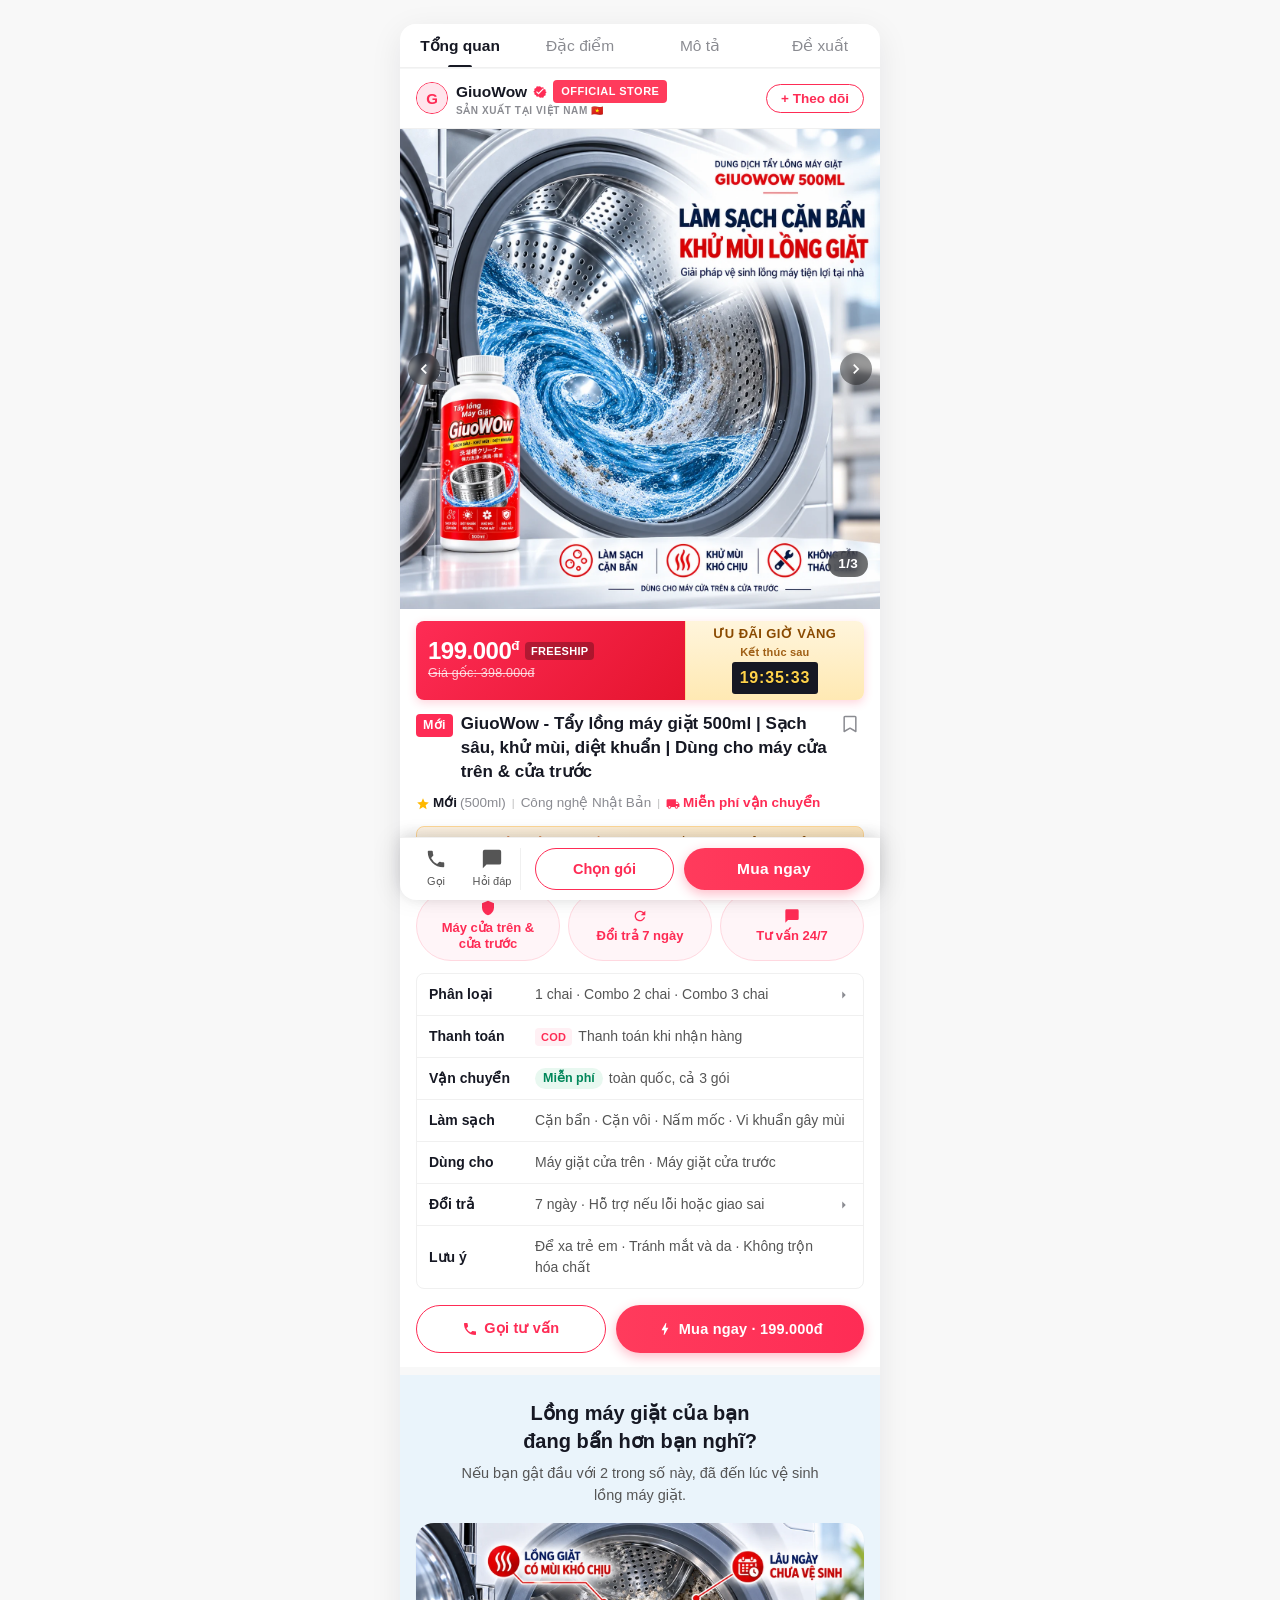
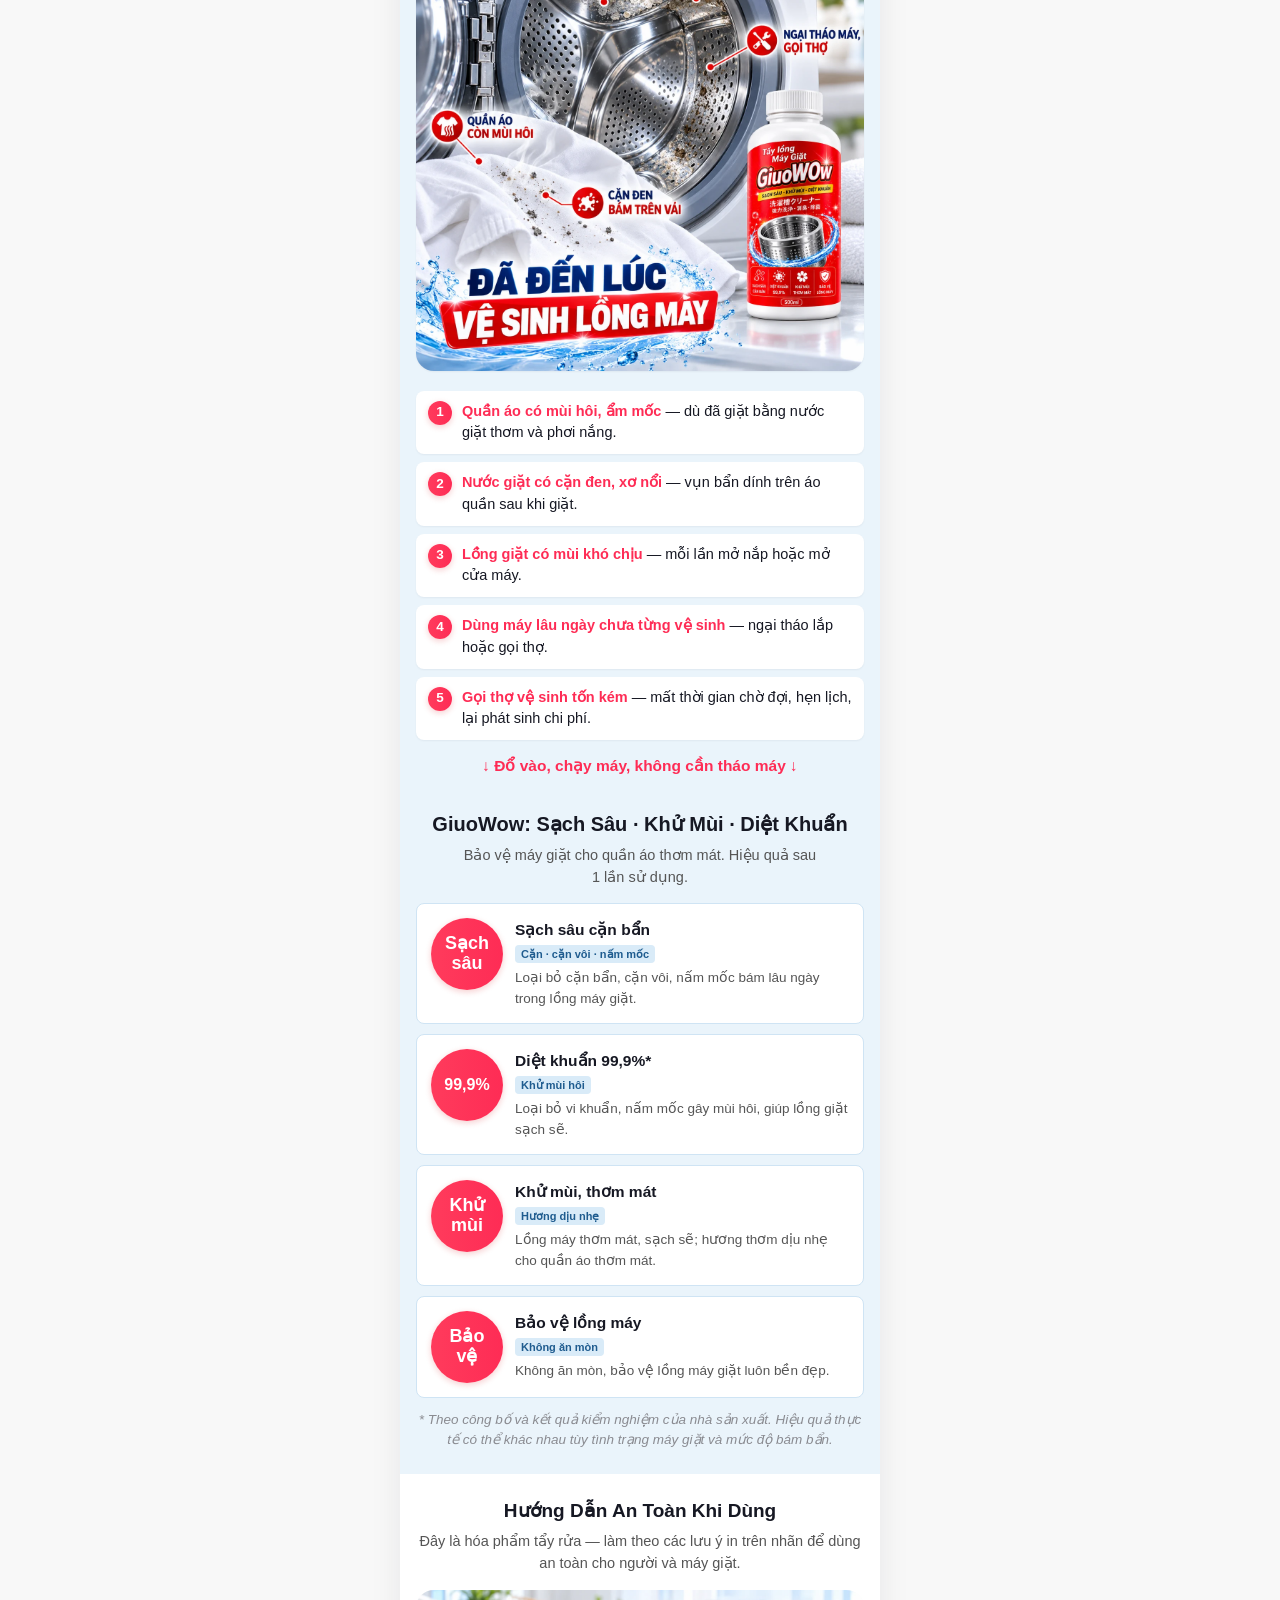
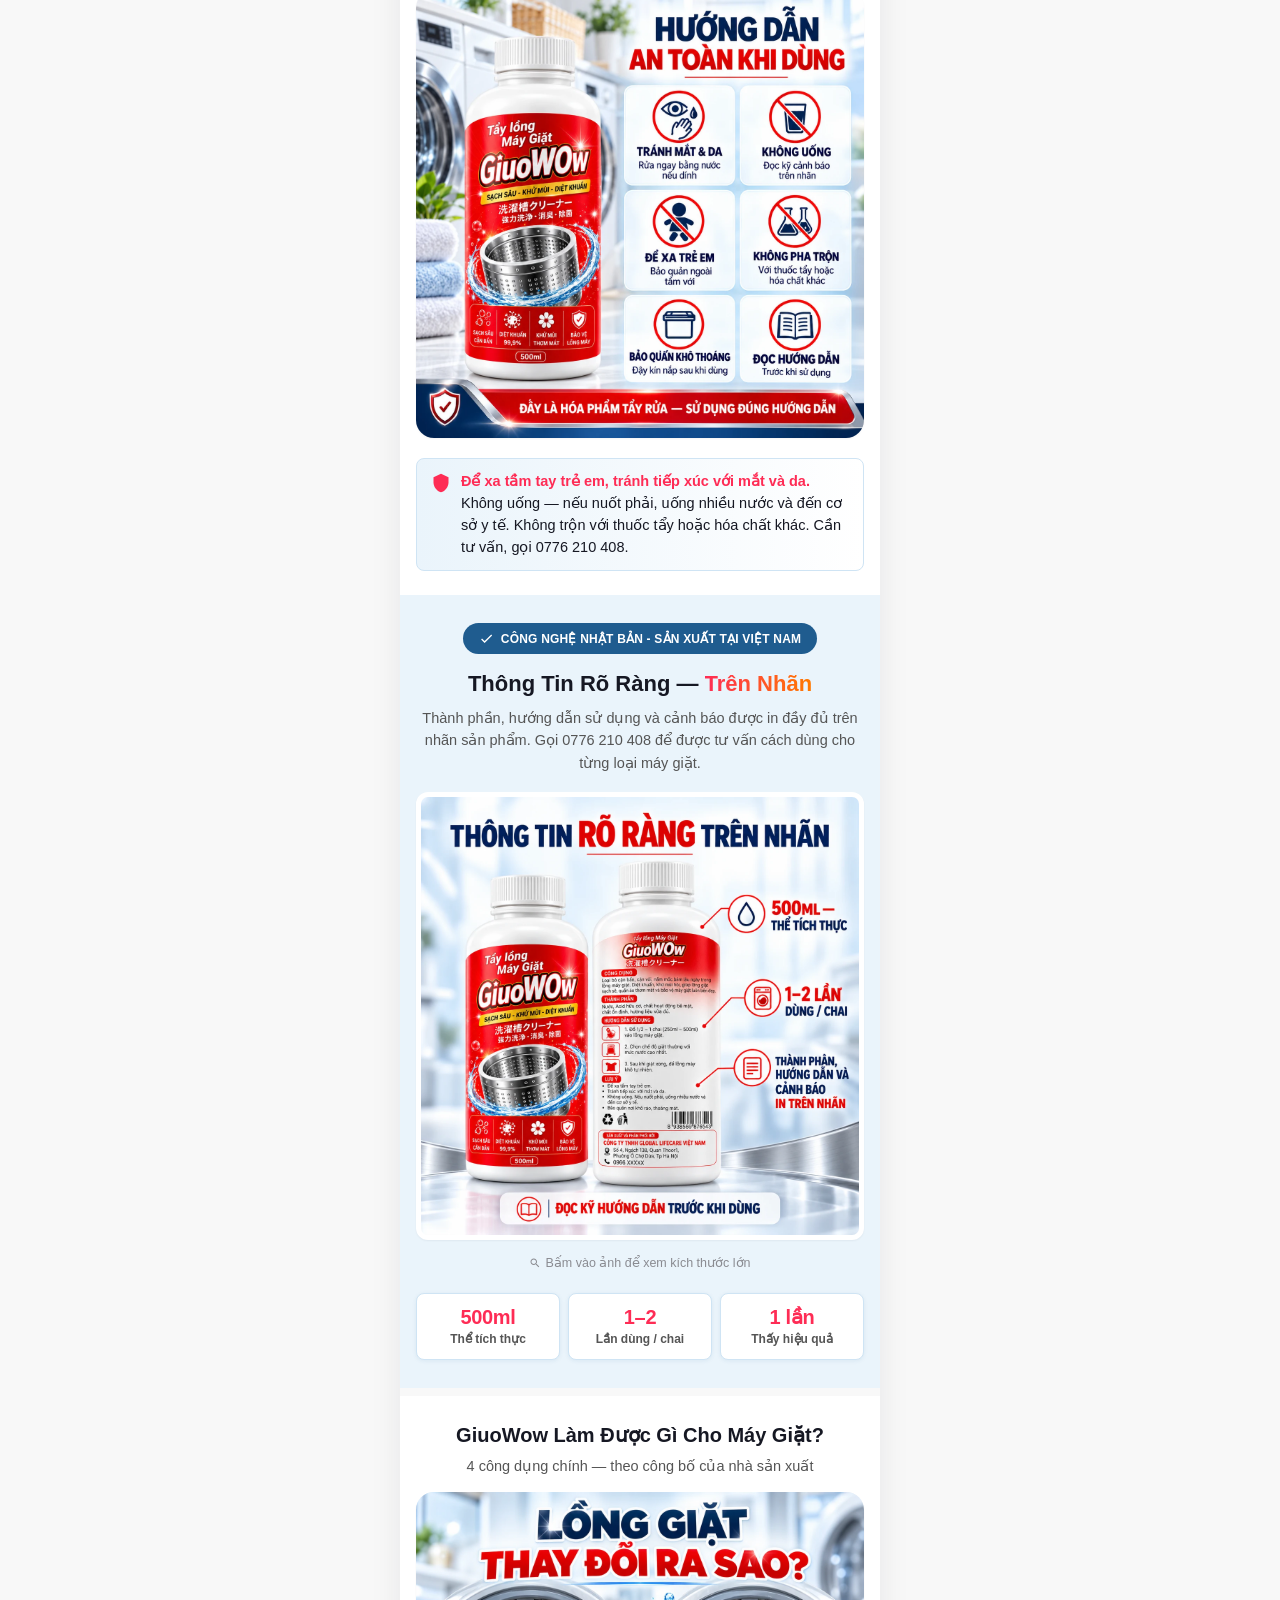
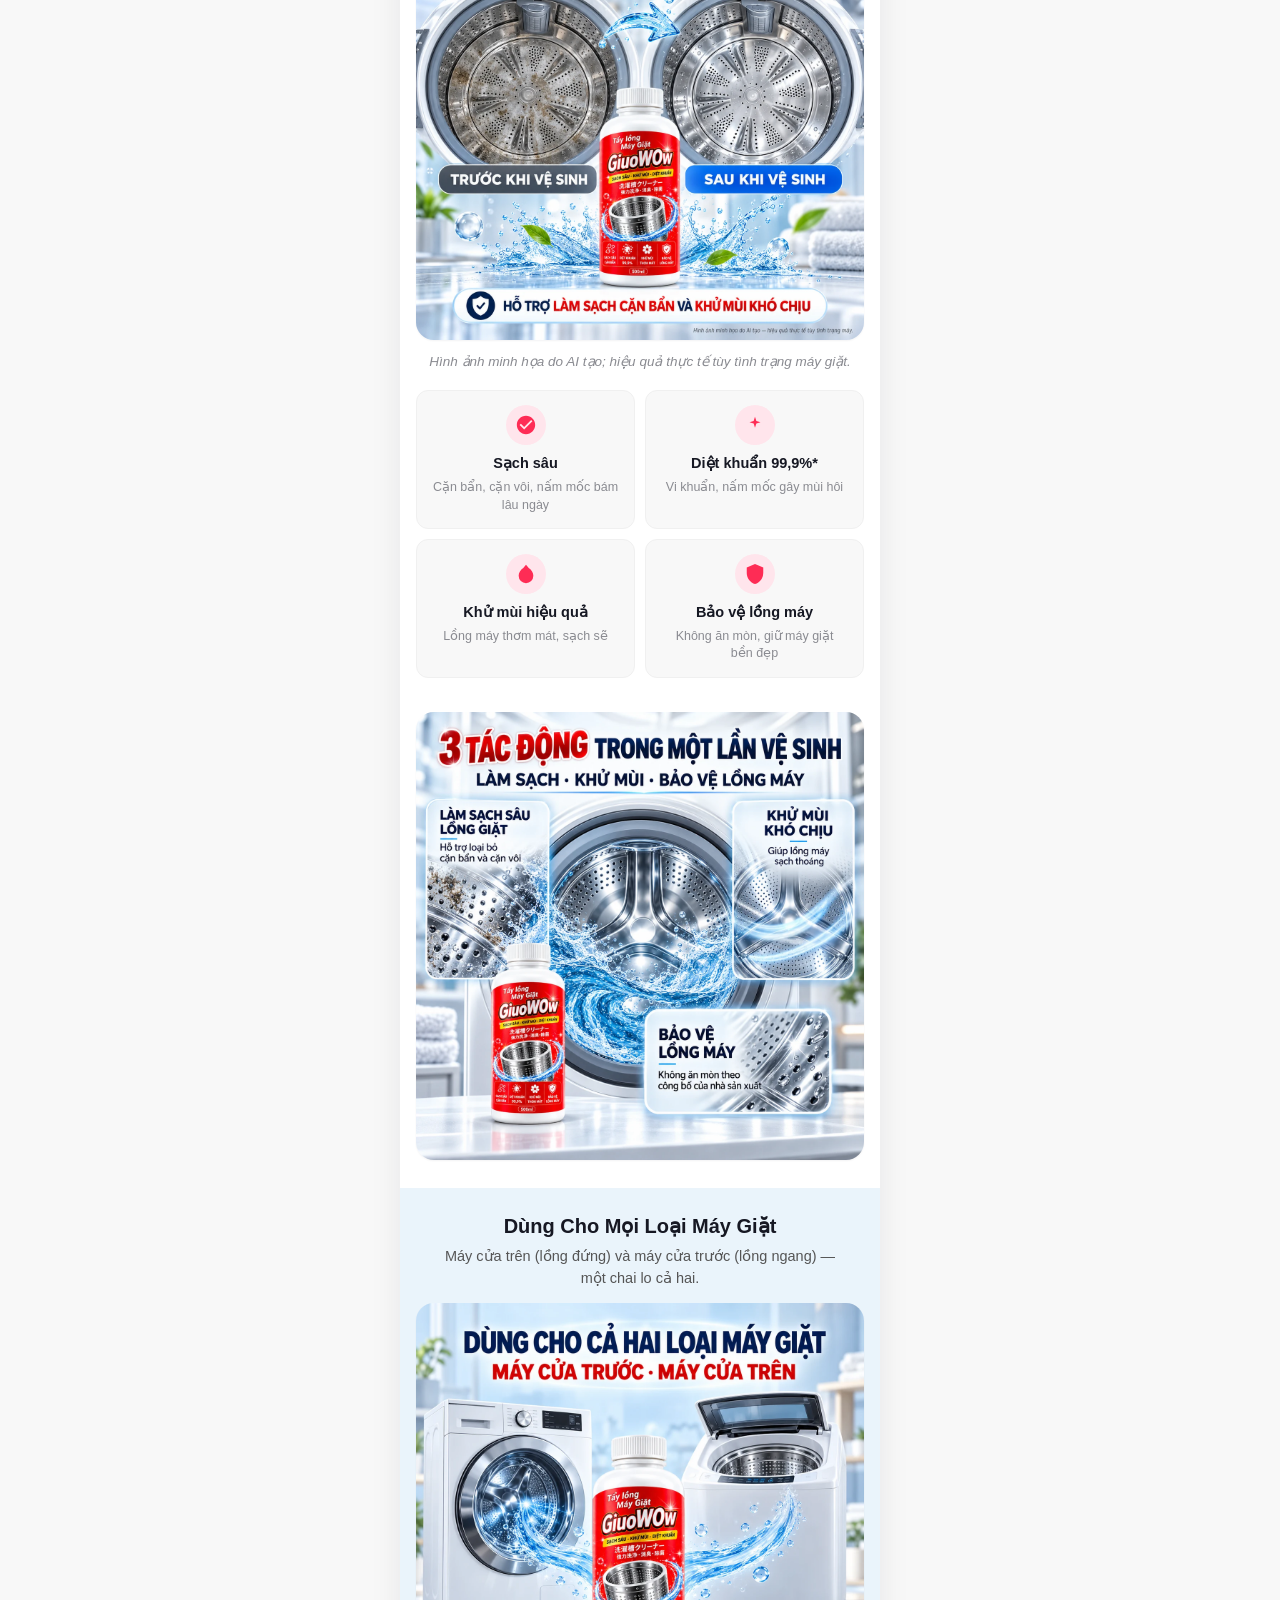
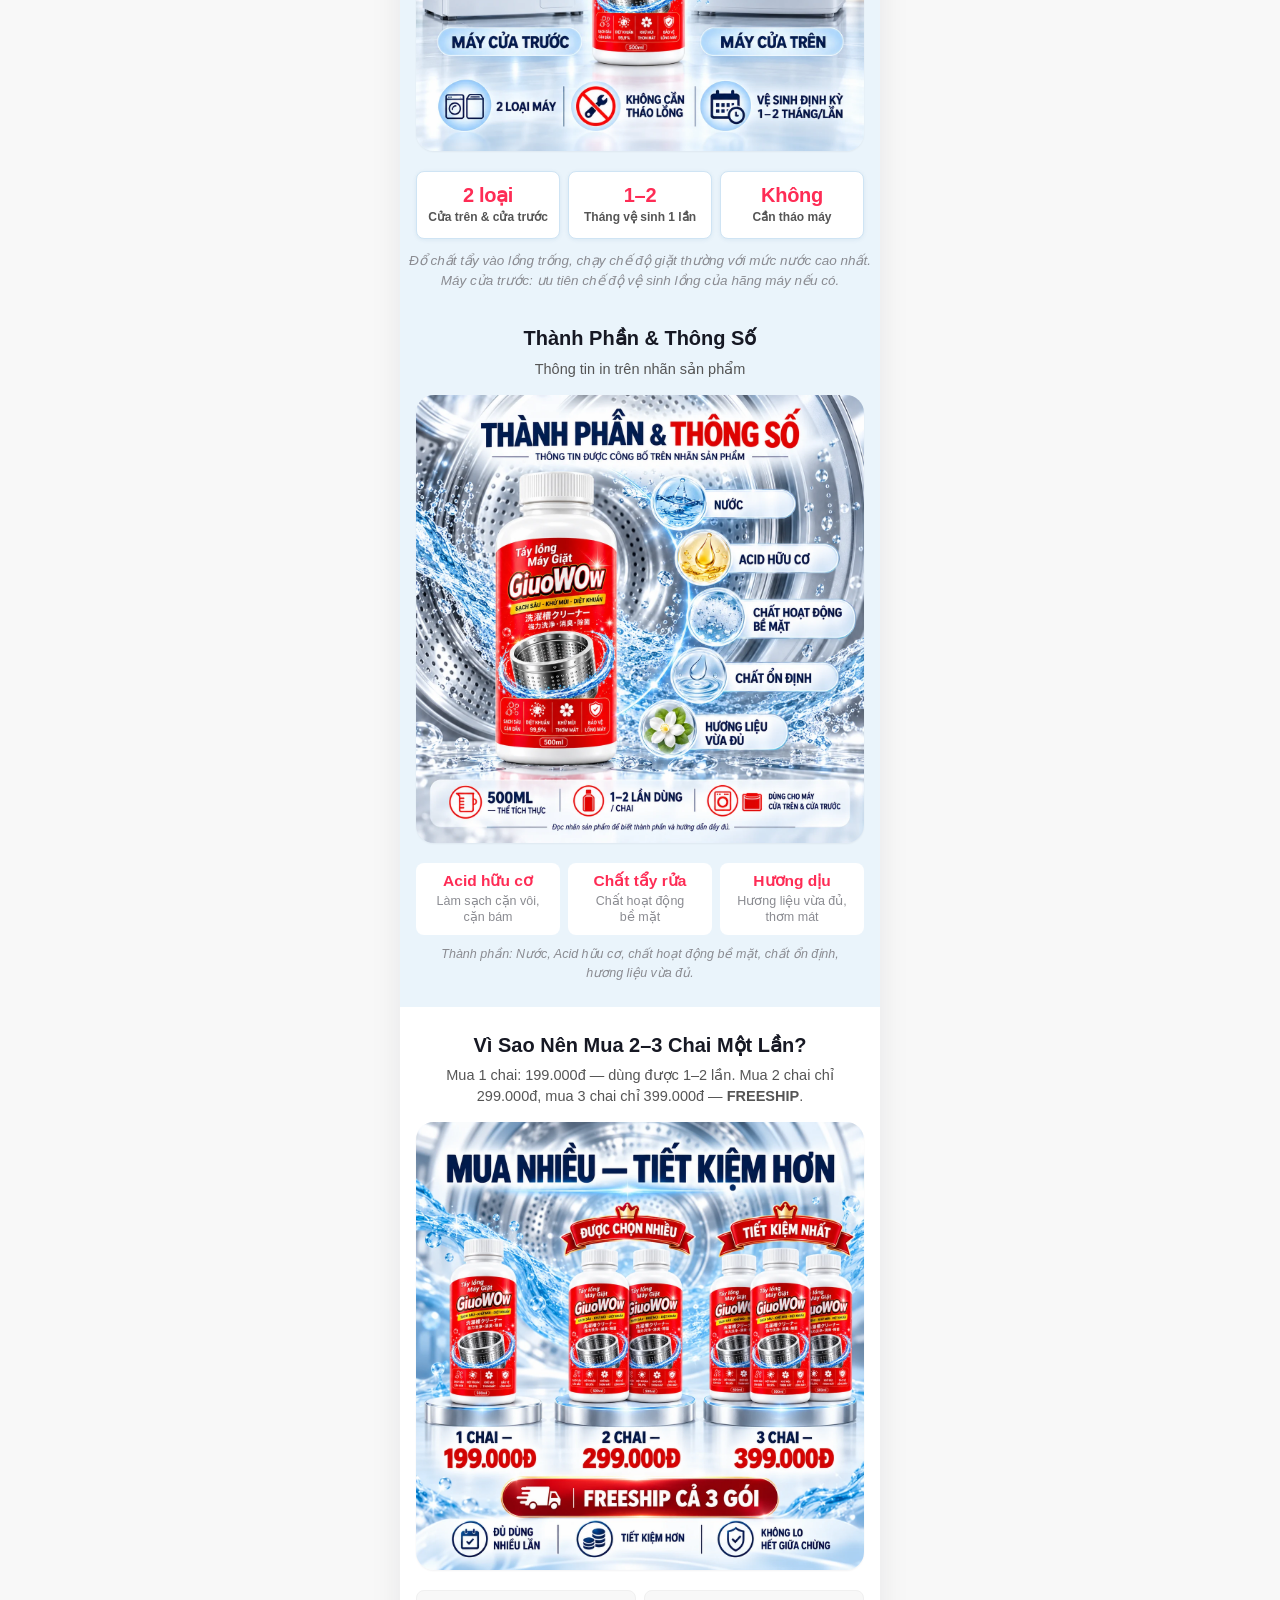
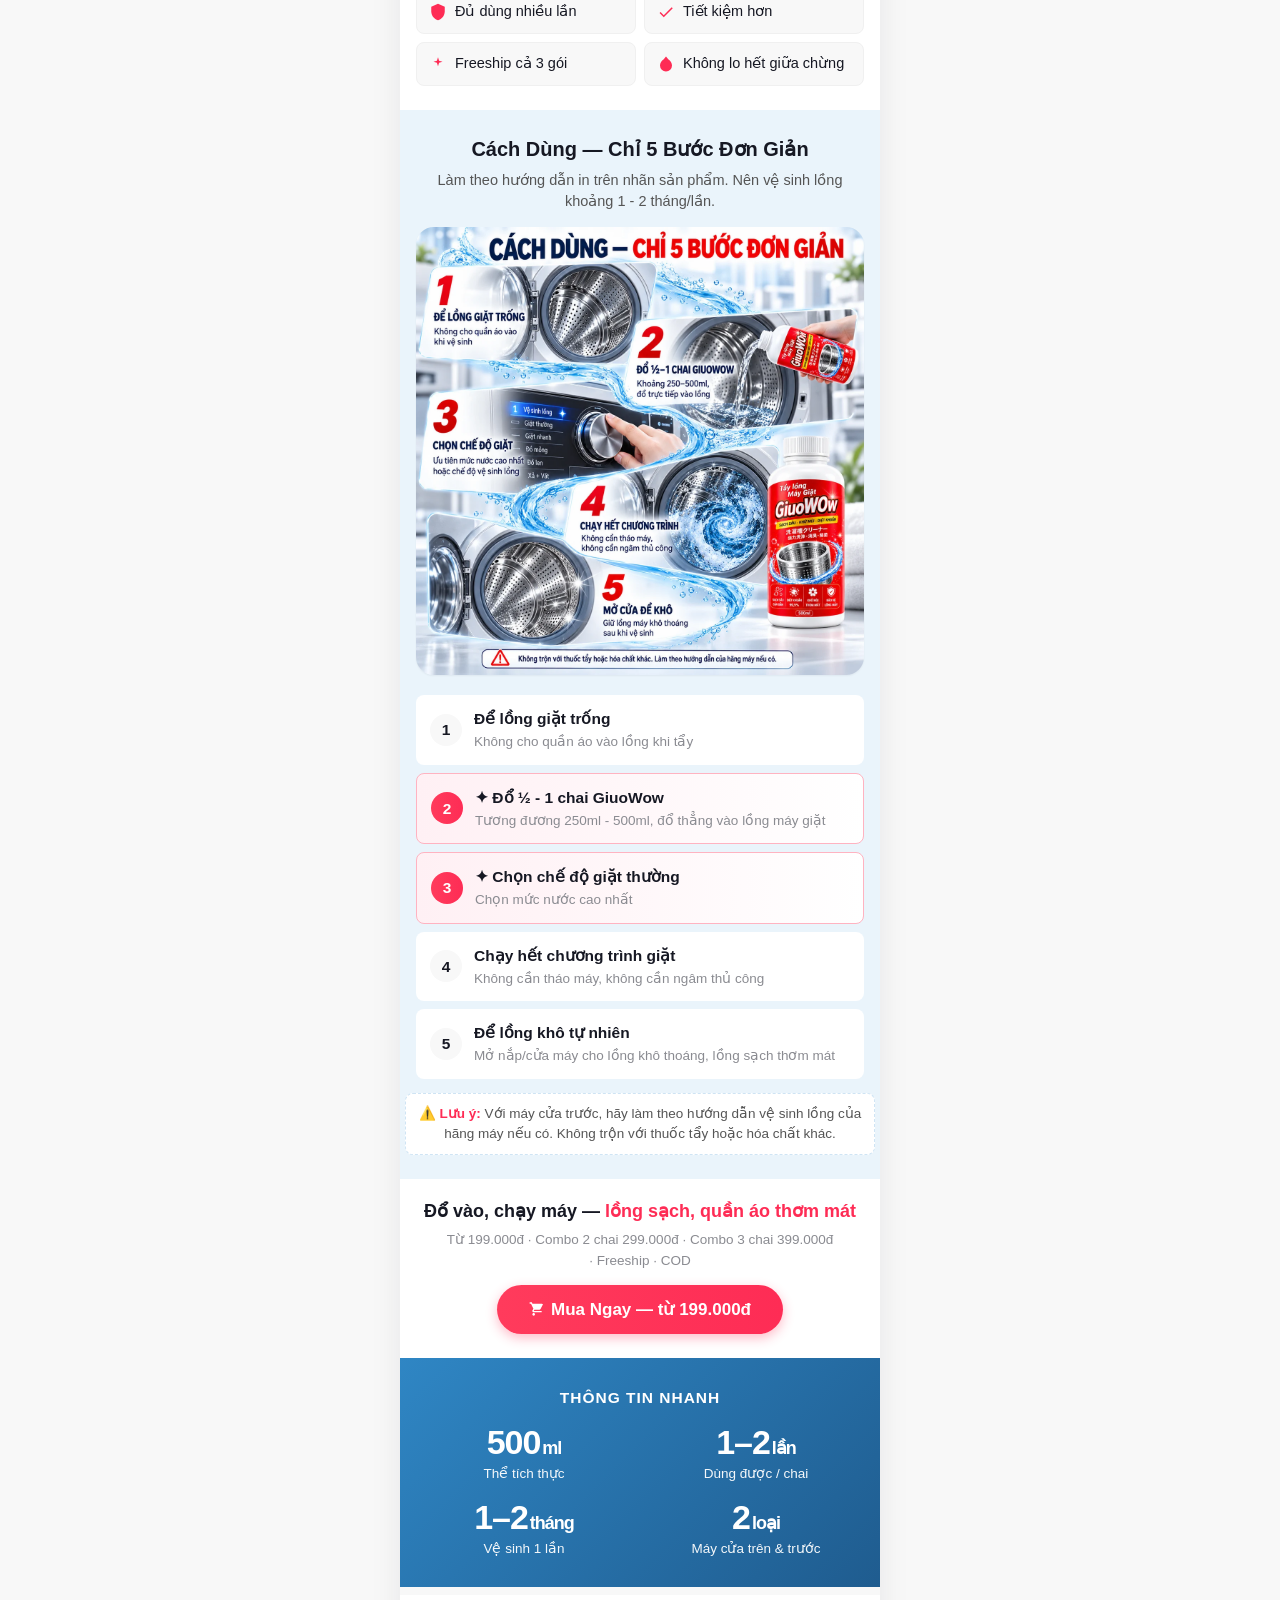
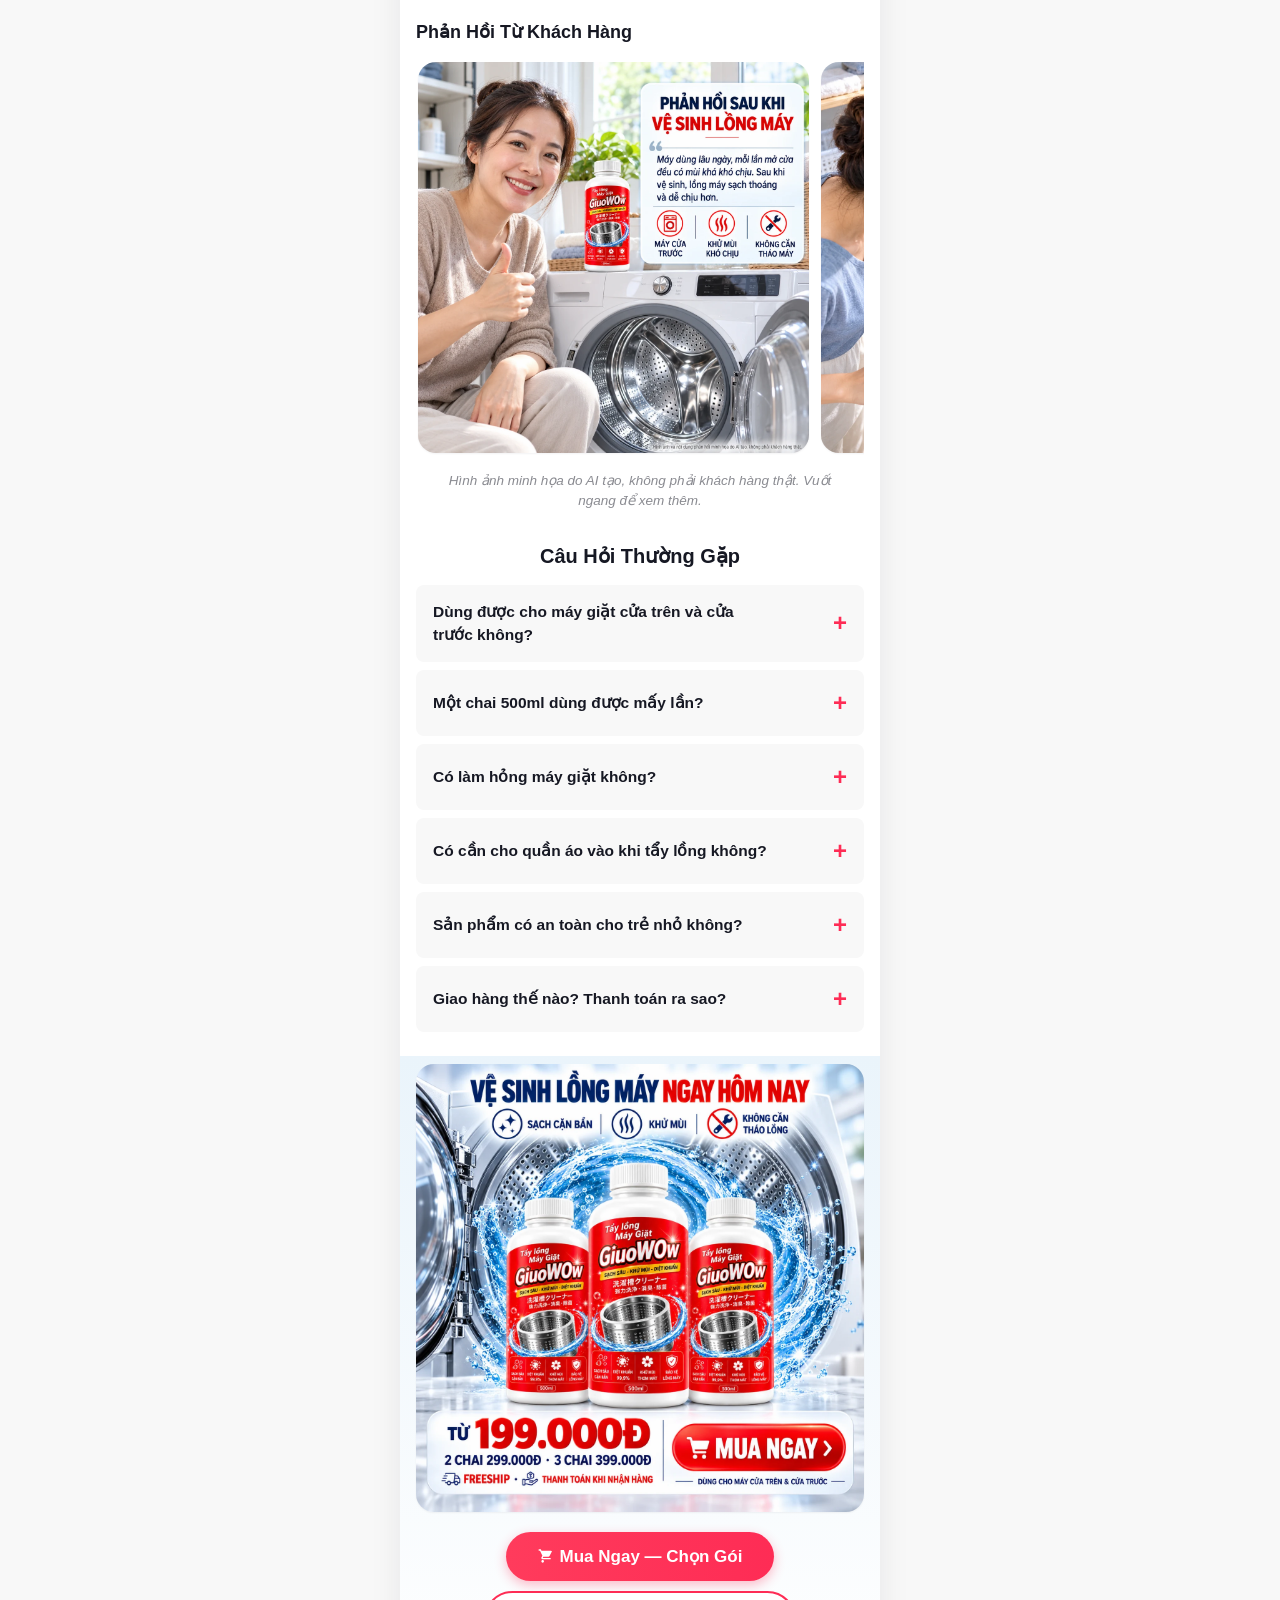
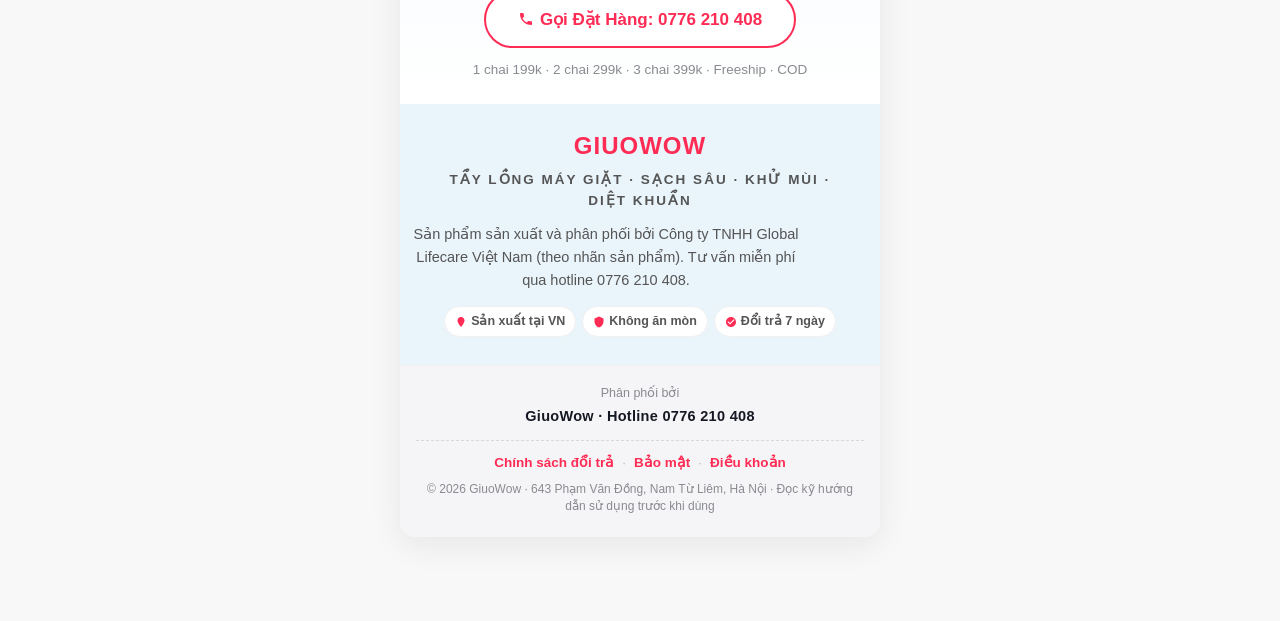
==== commit 34c94606: "Deal banner: show struck-through original price 398.000đ under 199.000đ Co-Authored-By: Claude Sonne" ====
--- a/index.html
+++ b/index.html
@@ -1789,7 +1789,7 @@
             <span class="tts-deal-price">199.000<span class="tts-deal-price-sym">đ</span></span>
             <span class="tts-deal-pct">FREESHIP</span>
           </div>
-          <span class="tts-deal-old" style="text-decoration:none">Mua&nbsp;2:&nbsp;299k · Mua&nbsp;3:&nbsp;399k</span>
+          <span class="tts-deal-old">Giá&nbsp;gốc:&nbsp;398.000đ</span>
         </div>
       </div>
       <div class="tts-deal-right">
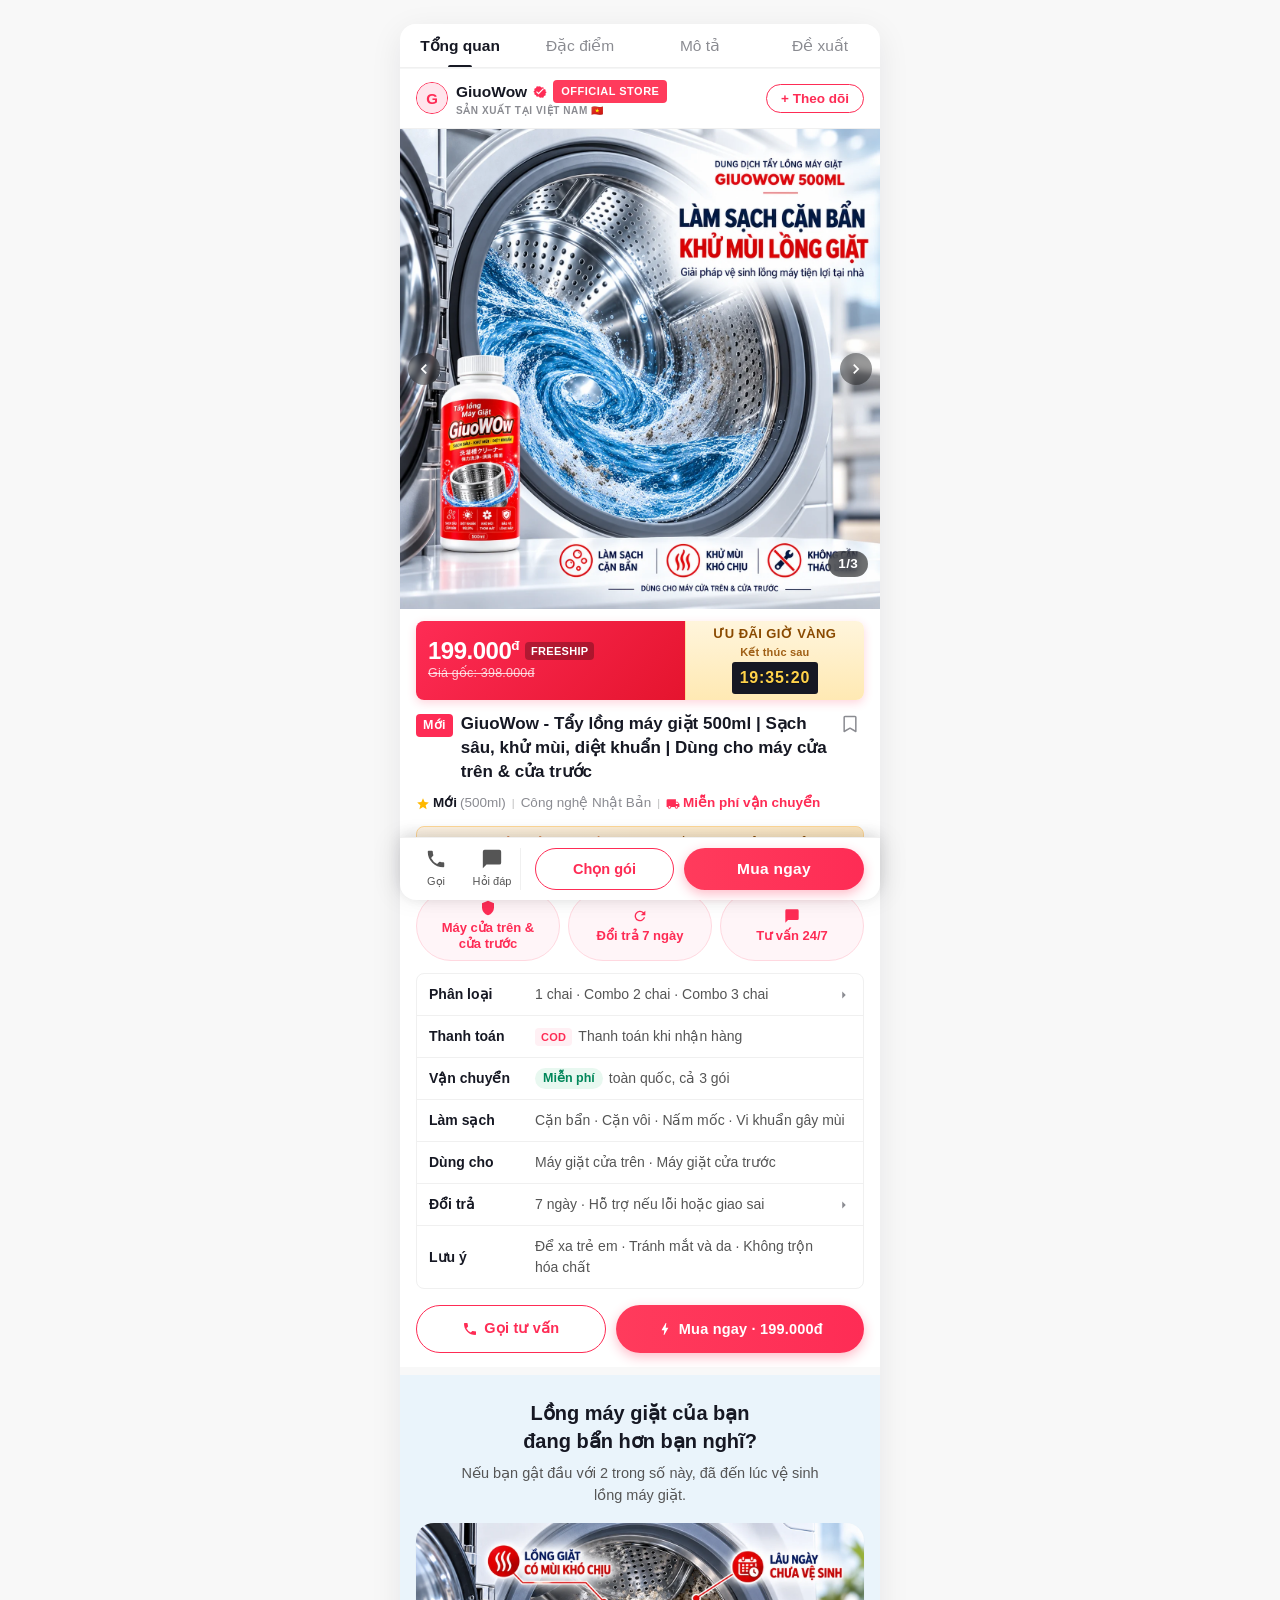
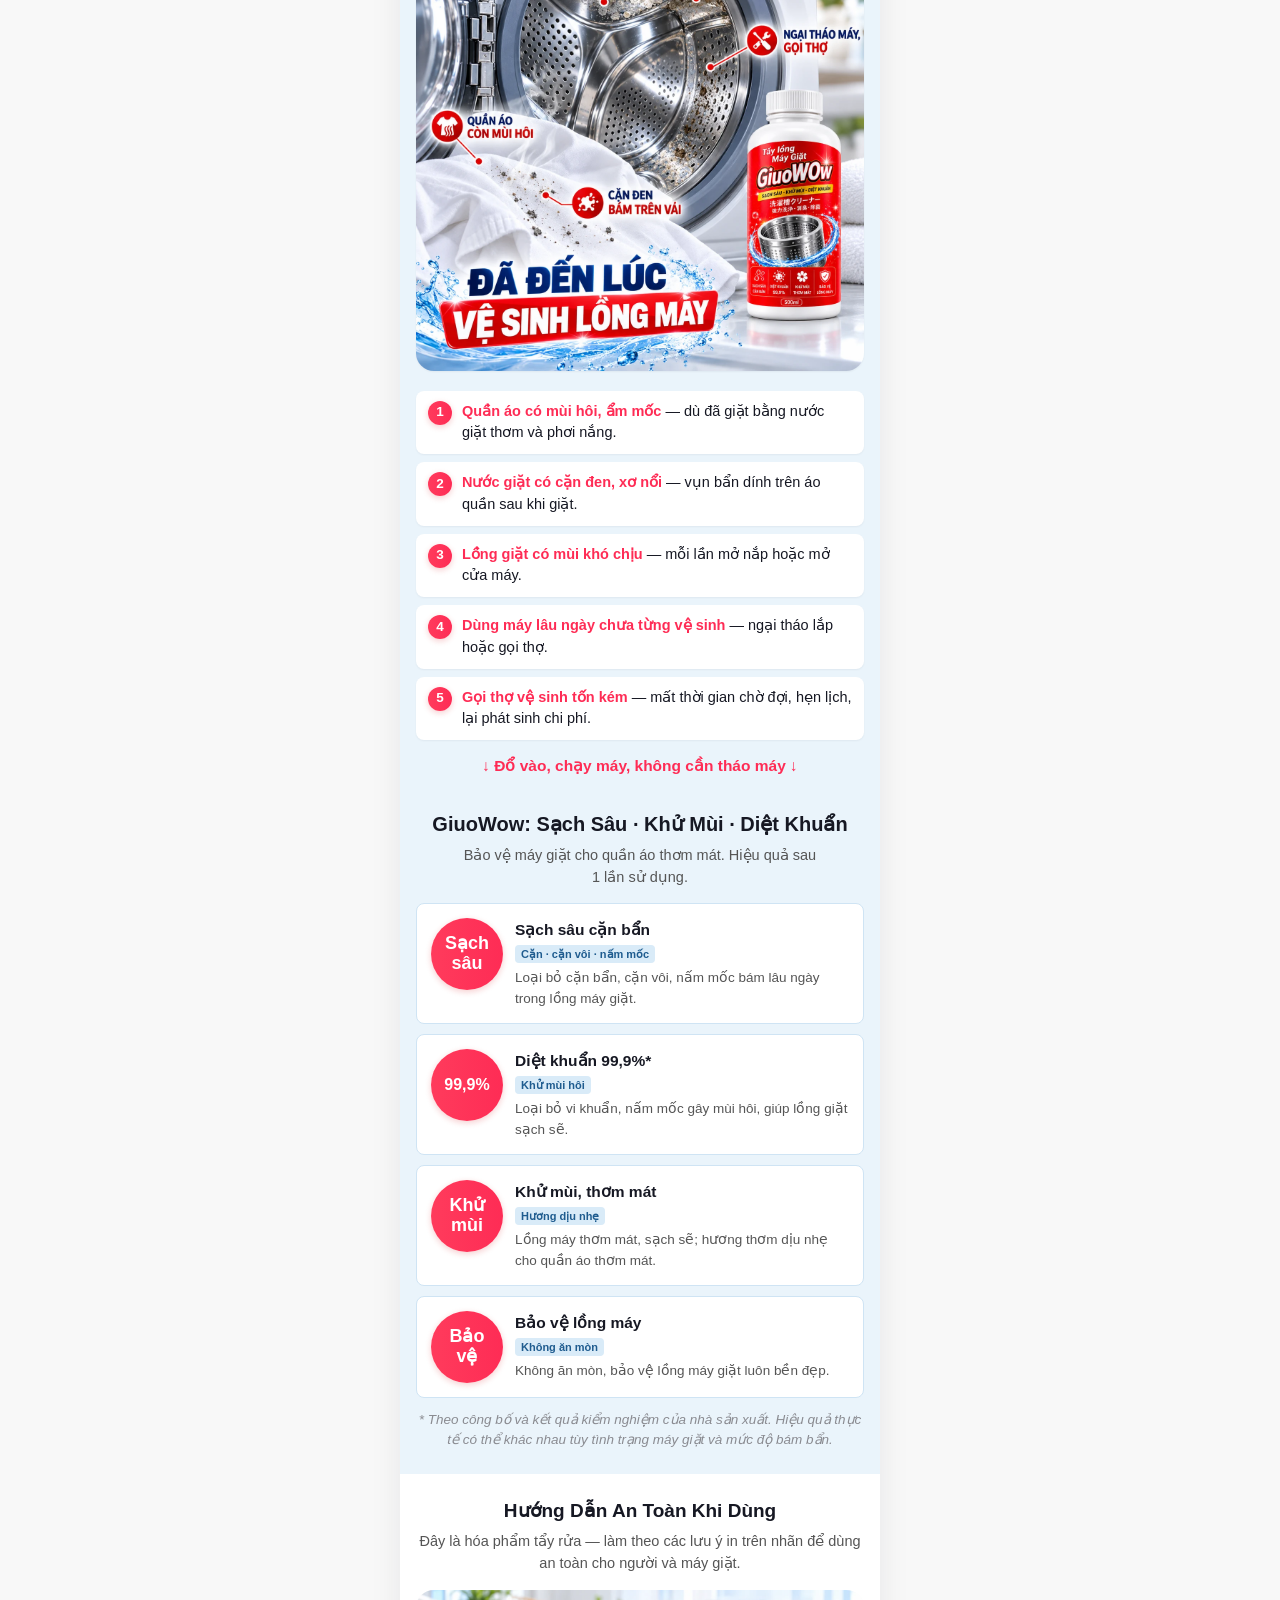
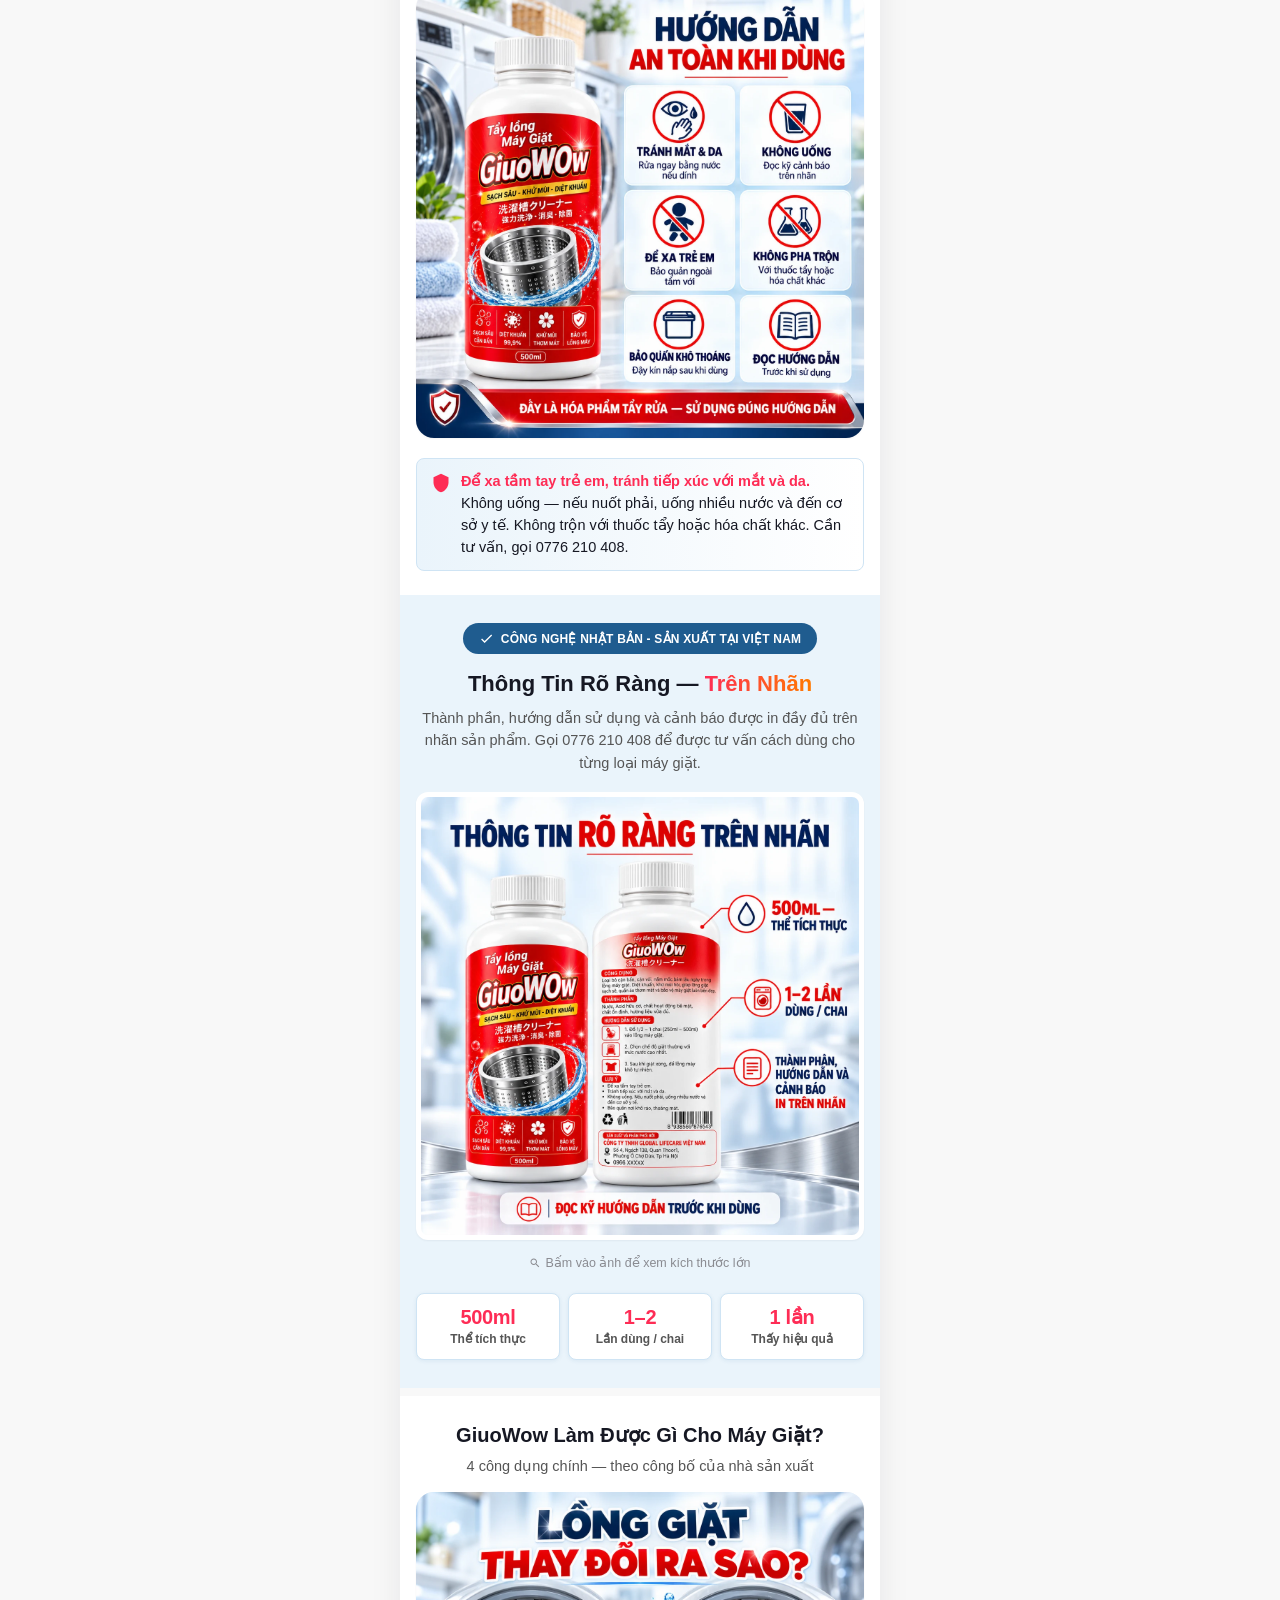
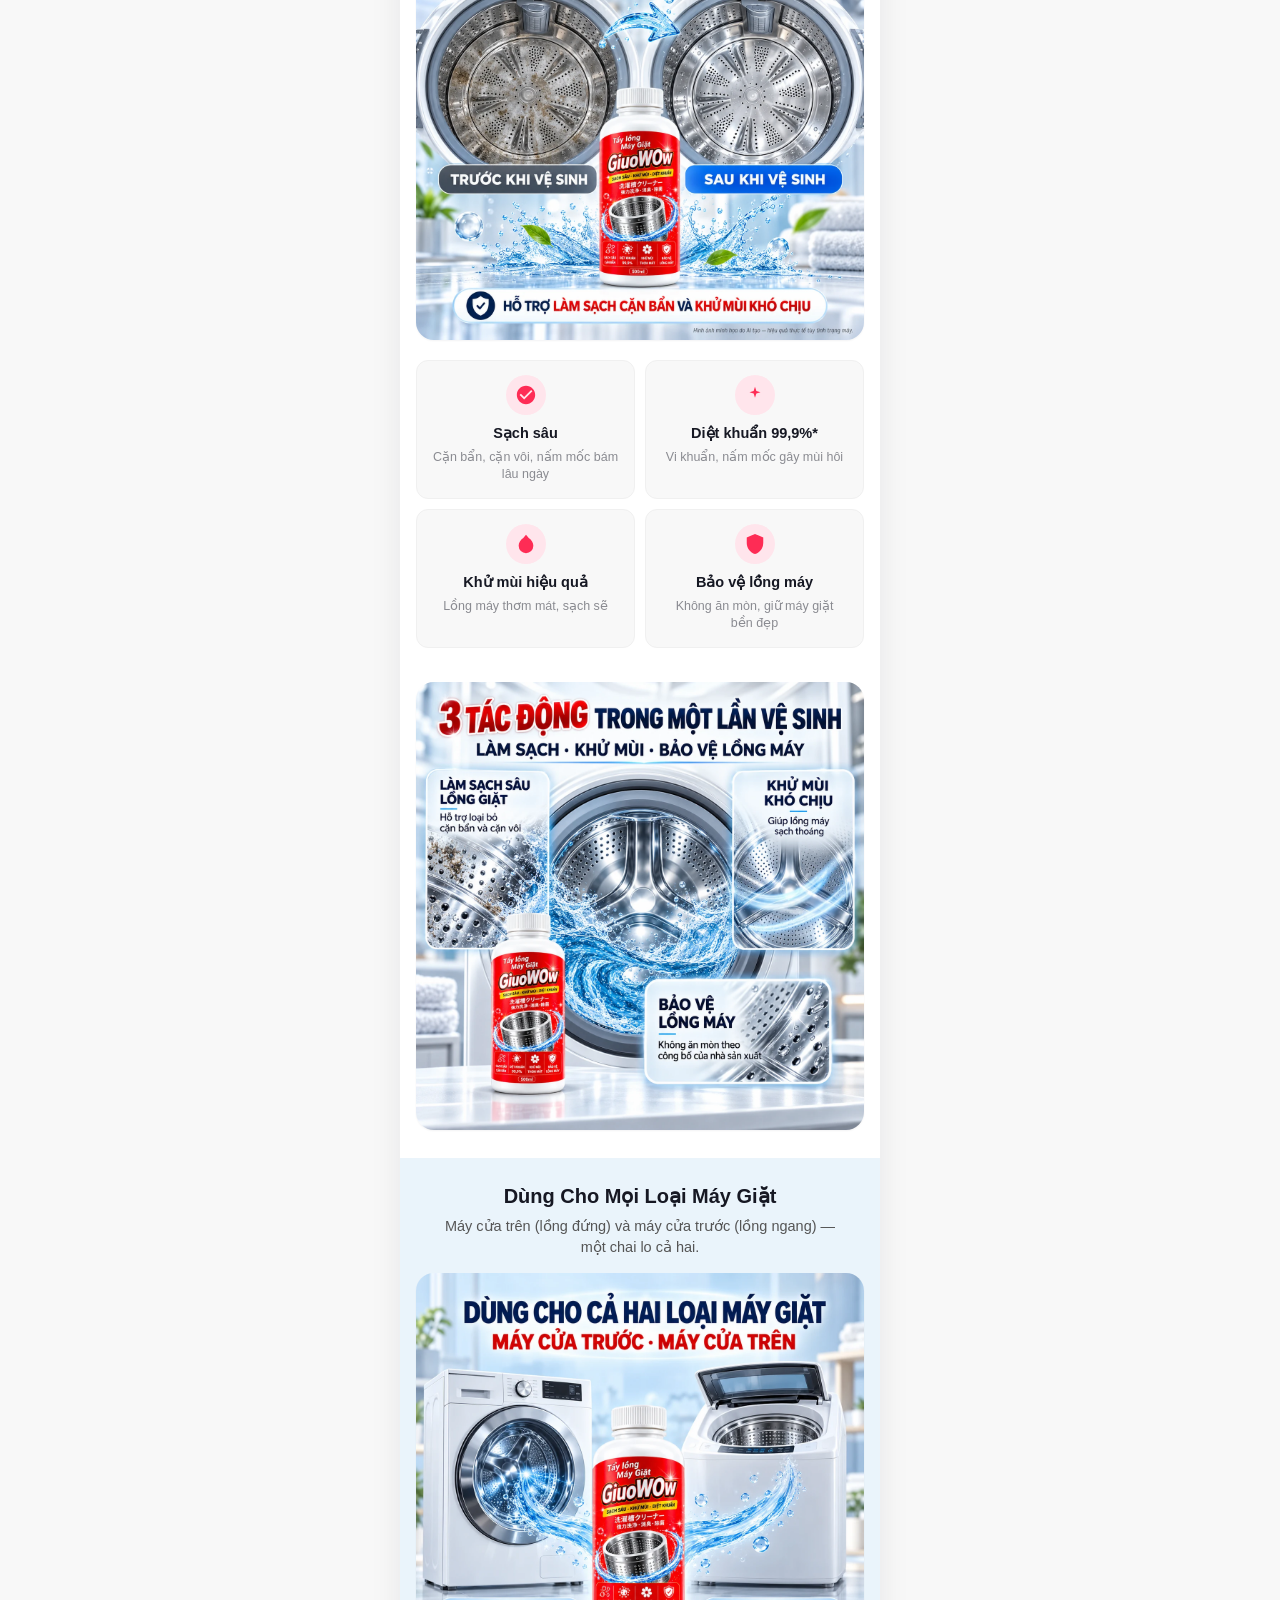
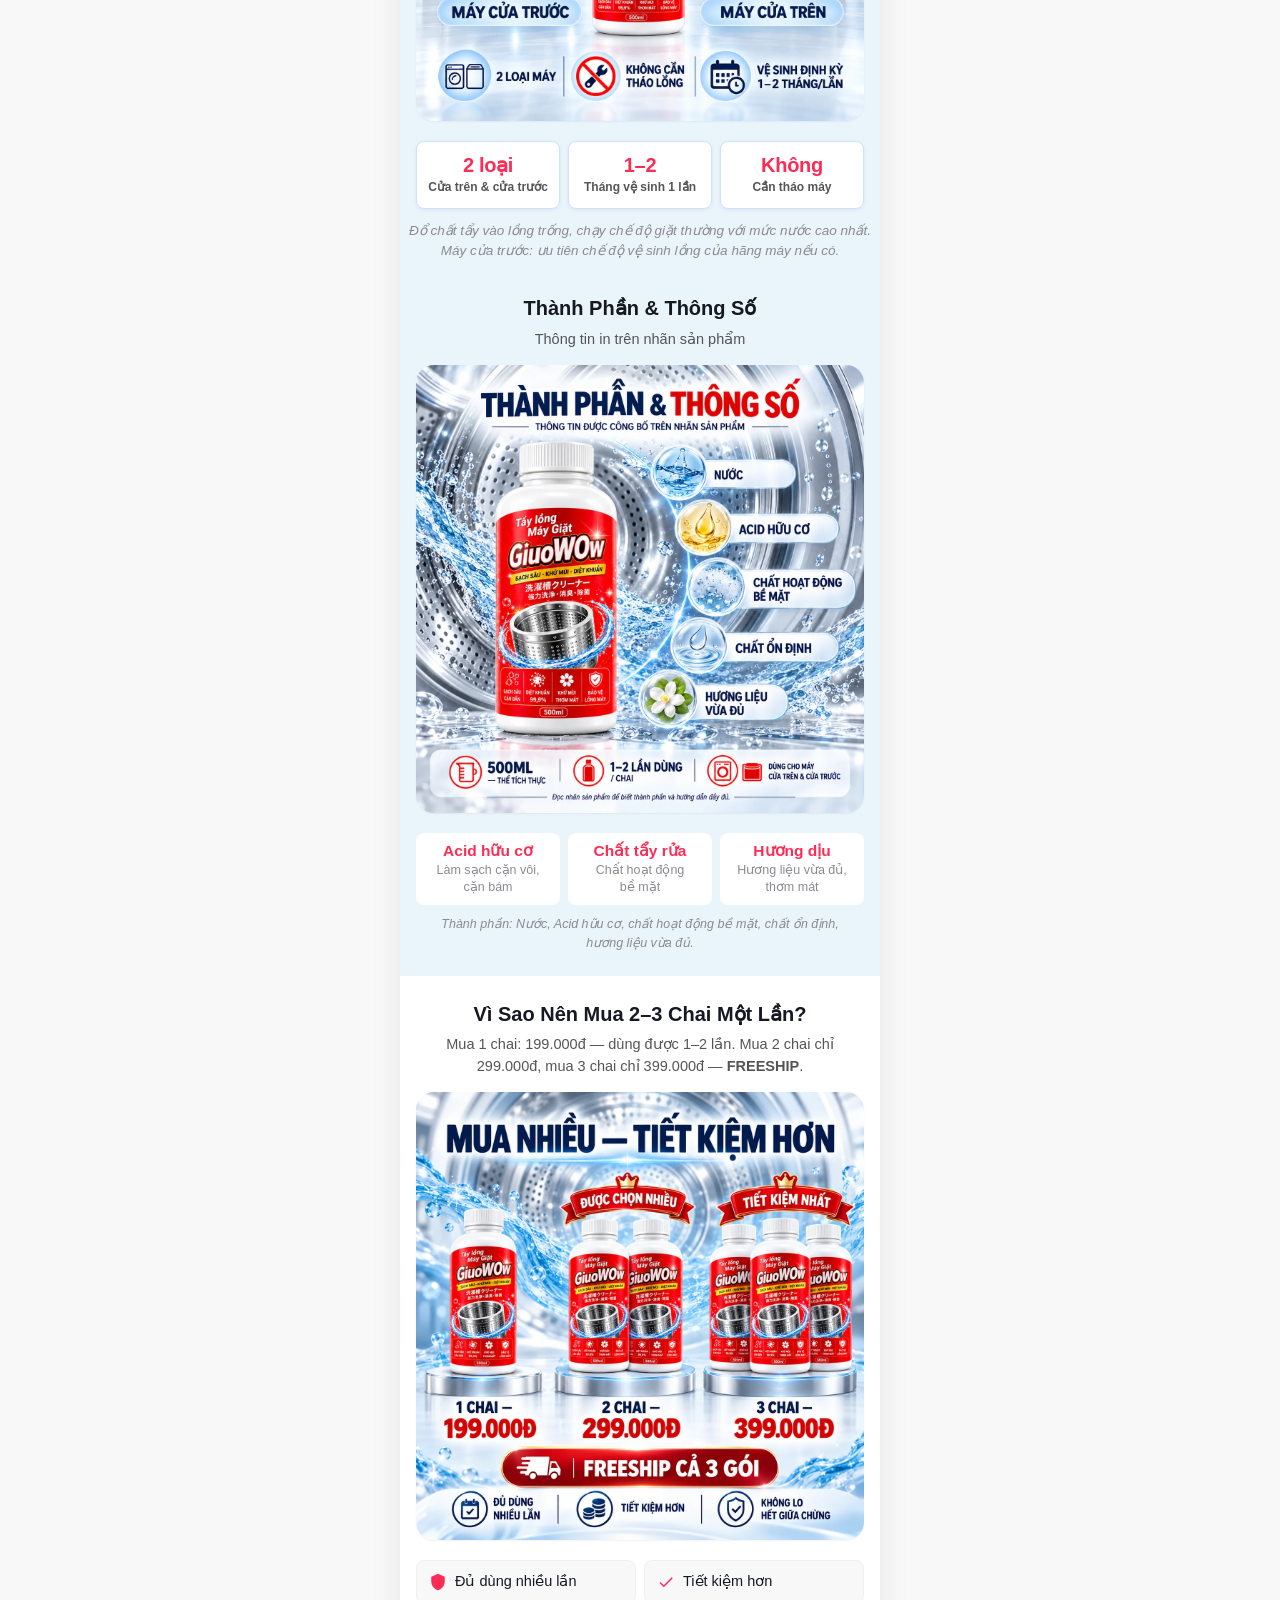
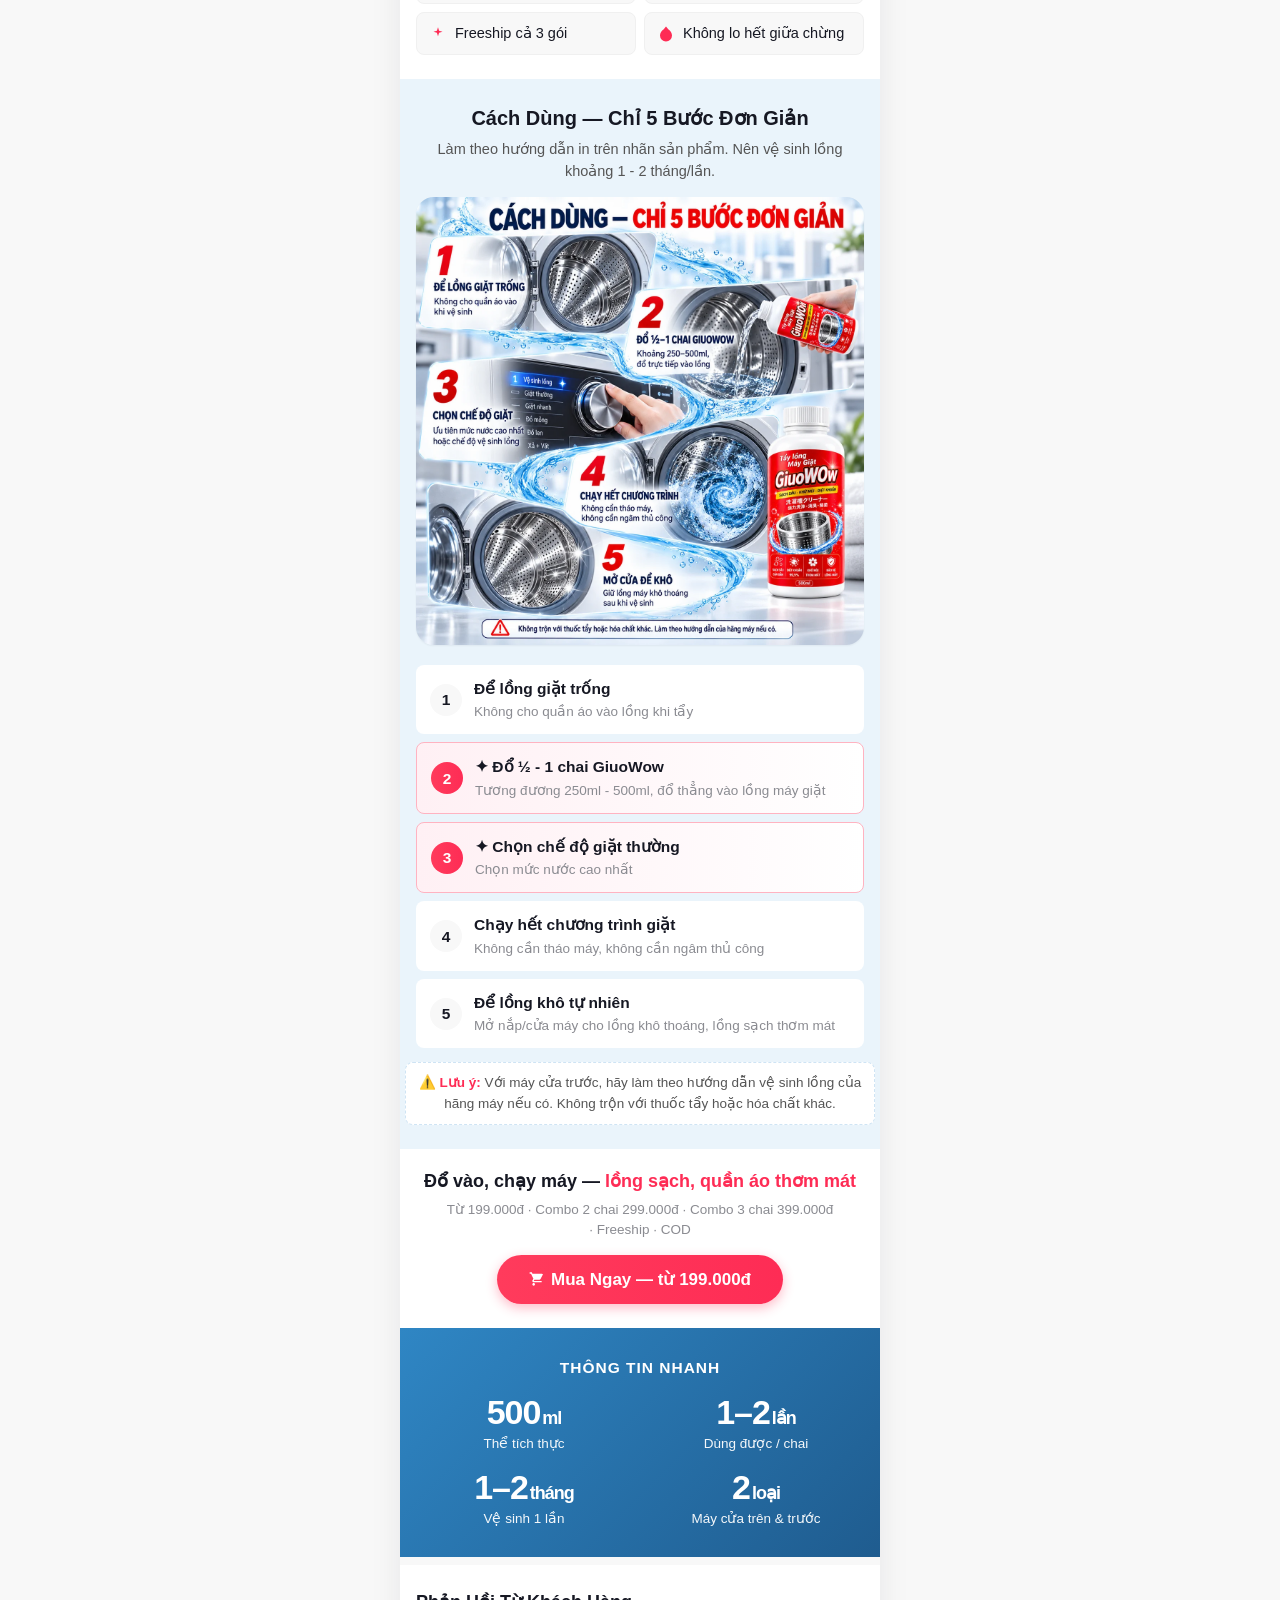
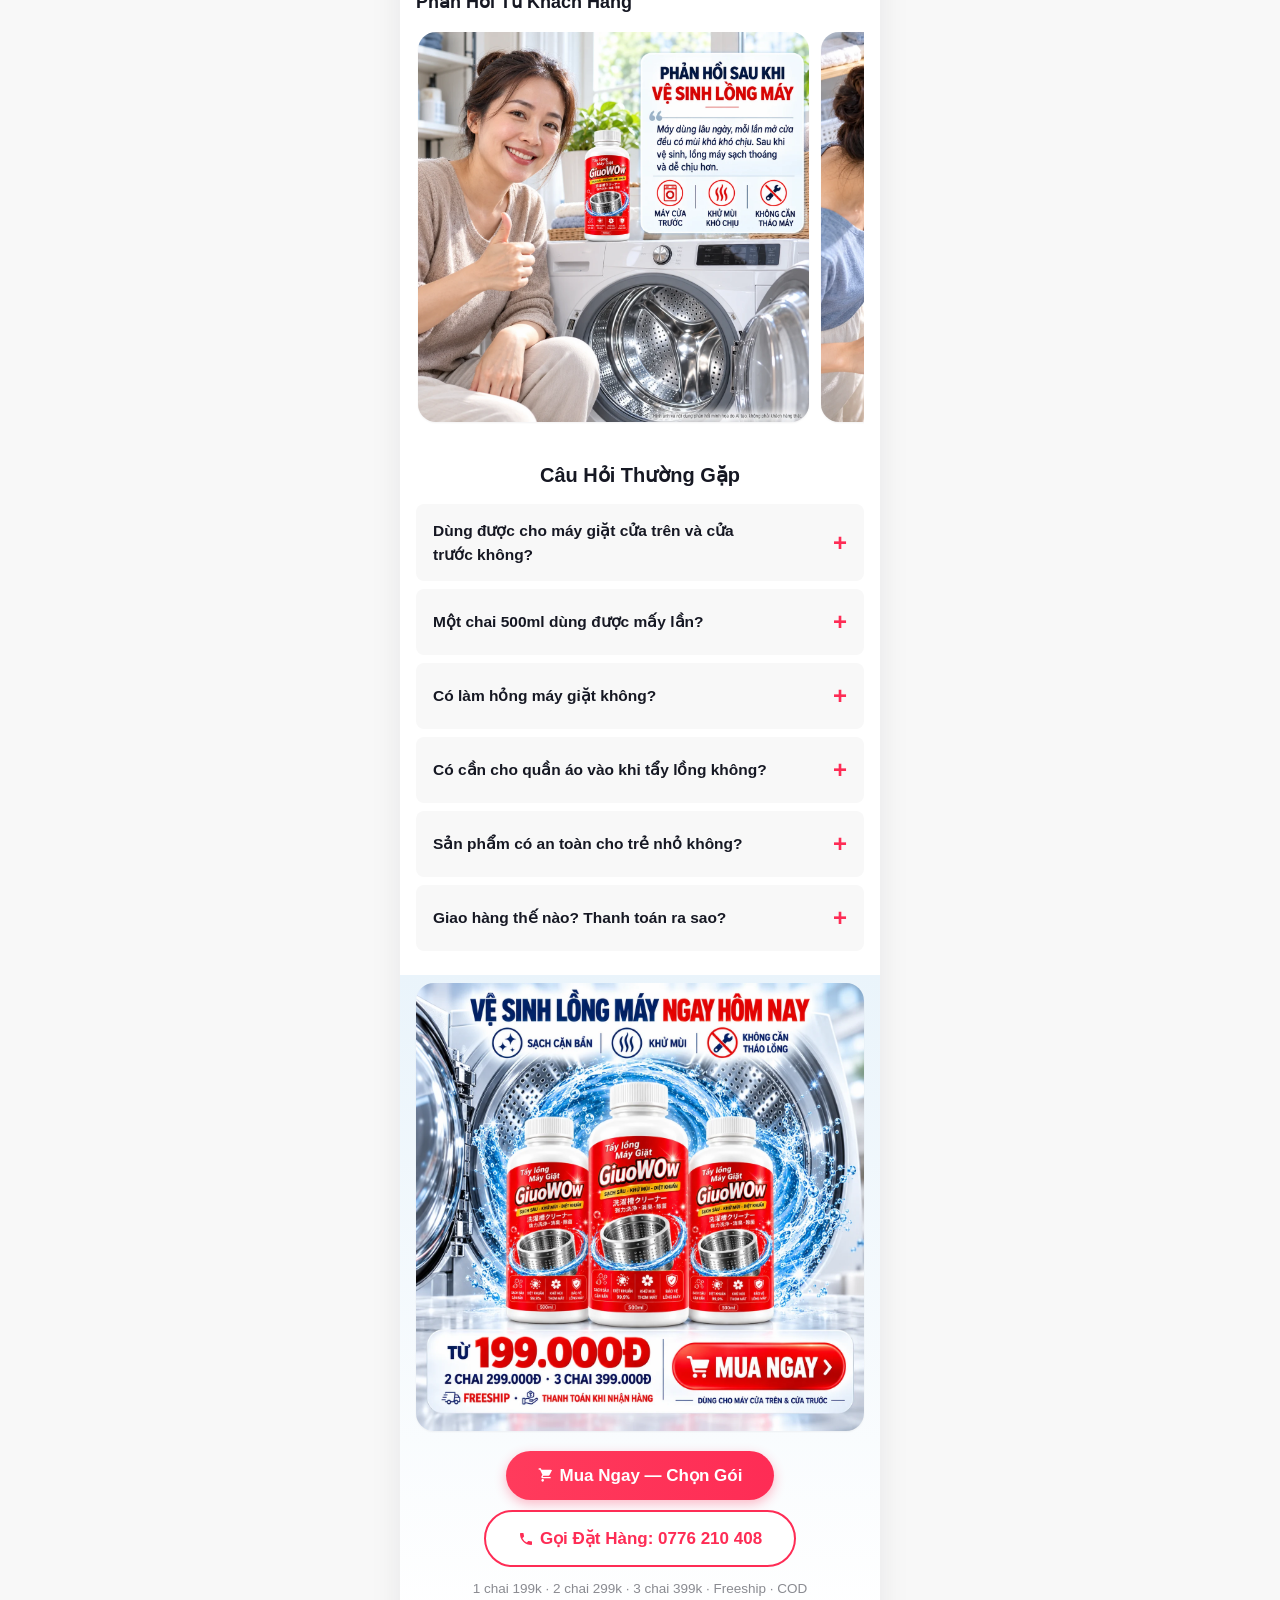
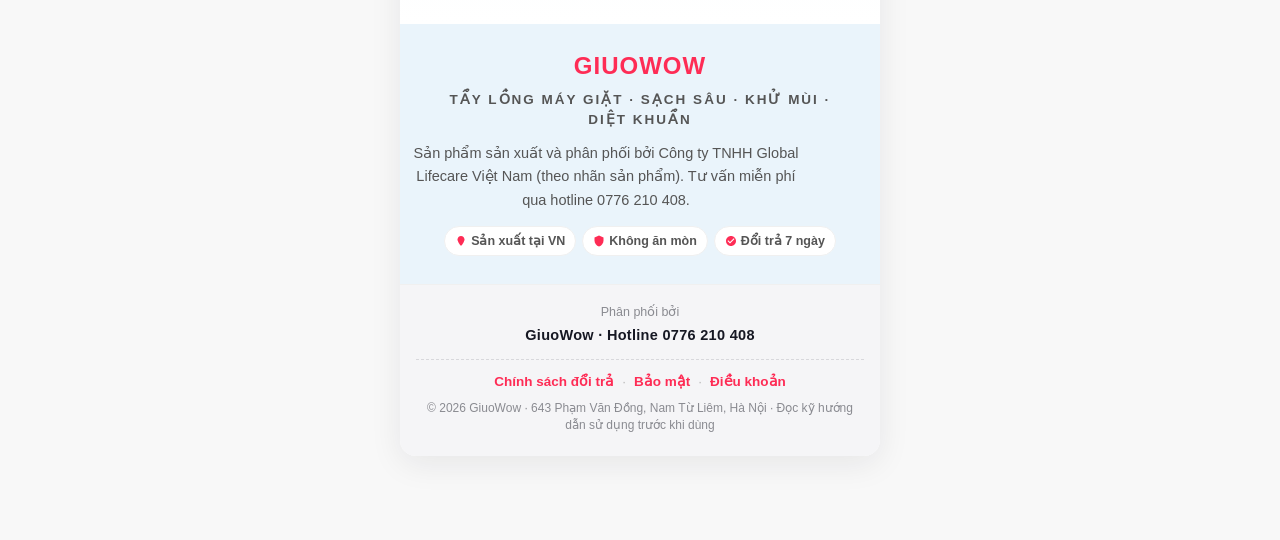
==== commit f54b88bf: "Remove the HTML "AI illustration" caption lines under images 06 and 12-14 Co-Authored-By: Claude Son" ====
--- a/index.html
+++ b/index.html
@@ -2036,7 +2036,6 @@
       <div class="cos-img-wrap gw-photo" style="aspect-ratio:1/1">
         <img class="cos-ben-banner" src="assets/gw-06-truoc-sau.webp" width="1254" height="1254" alt="Lồng giặt thay đổi ra sao: trước và sau khi vệ sinh bằng GiuoWow (hình ảnh minh họa do AI tạo)" loading="lazy">
       </div>
-      <p class="gw-note" style="margin:-8px 0 18px">Hình ảnh minh họa do AI tạo; hiệu quả thực tế tùy tình trạng máy&nbsp;giặt.</p>
       <div class="cos-ben-row">
         <div class="cos-ben-card">
           <div class="cos-ben-icon-wrap"><svg class="cos-ben-icon" viewBox="0 0 24 24"><path d="M12 2C6.48 2 2 6.48 2 12s4.48 10 10 10 10-4.48 10-10S17.52 2 12 2zm-2 15l-5-5 1.41-1.41L10 14.17l7.59-7.59L19 8l-9 9z"/></svg></div>
@@ -2242,7 +2241,6 @@
         <div class="gw-slide cos-img-wrap" style="aspect-ratio:1/1"><img src="assets/gw-13-phan-hoi-cua-tren.webp" width="1254" height="1254" alt="Minh họa: máy cửa trên dùng lâu ngày chưa vệ sinh (hình ảnh minh họa do AI tạo)" loading="lazy"></div>
         <div class="gw-slide cos-img-wrap" style="aspect-ratio:1/1"><img src="assets/gw-14-tu-ve-sinh-tai-nha.webp" width="1254" height="1254" alt="Minh họa: tự vệ sinh lồng máy tại nhà, không cần tháo lồng hay chờ gọi thợ (hình ảnh minh họa do AI tạo)" loading="lazy"></div>
       </div>
-      <p class="gw-note" style="margin-top:10px">Hình ảnh minh họa do AI tạo, không phải khách hàng thật. Vuốt ngang để xem&nbsp;thêm.</p>
     </div>
 
     <!-- FAQ -->
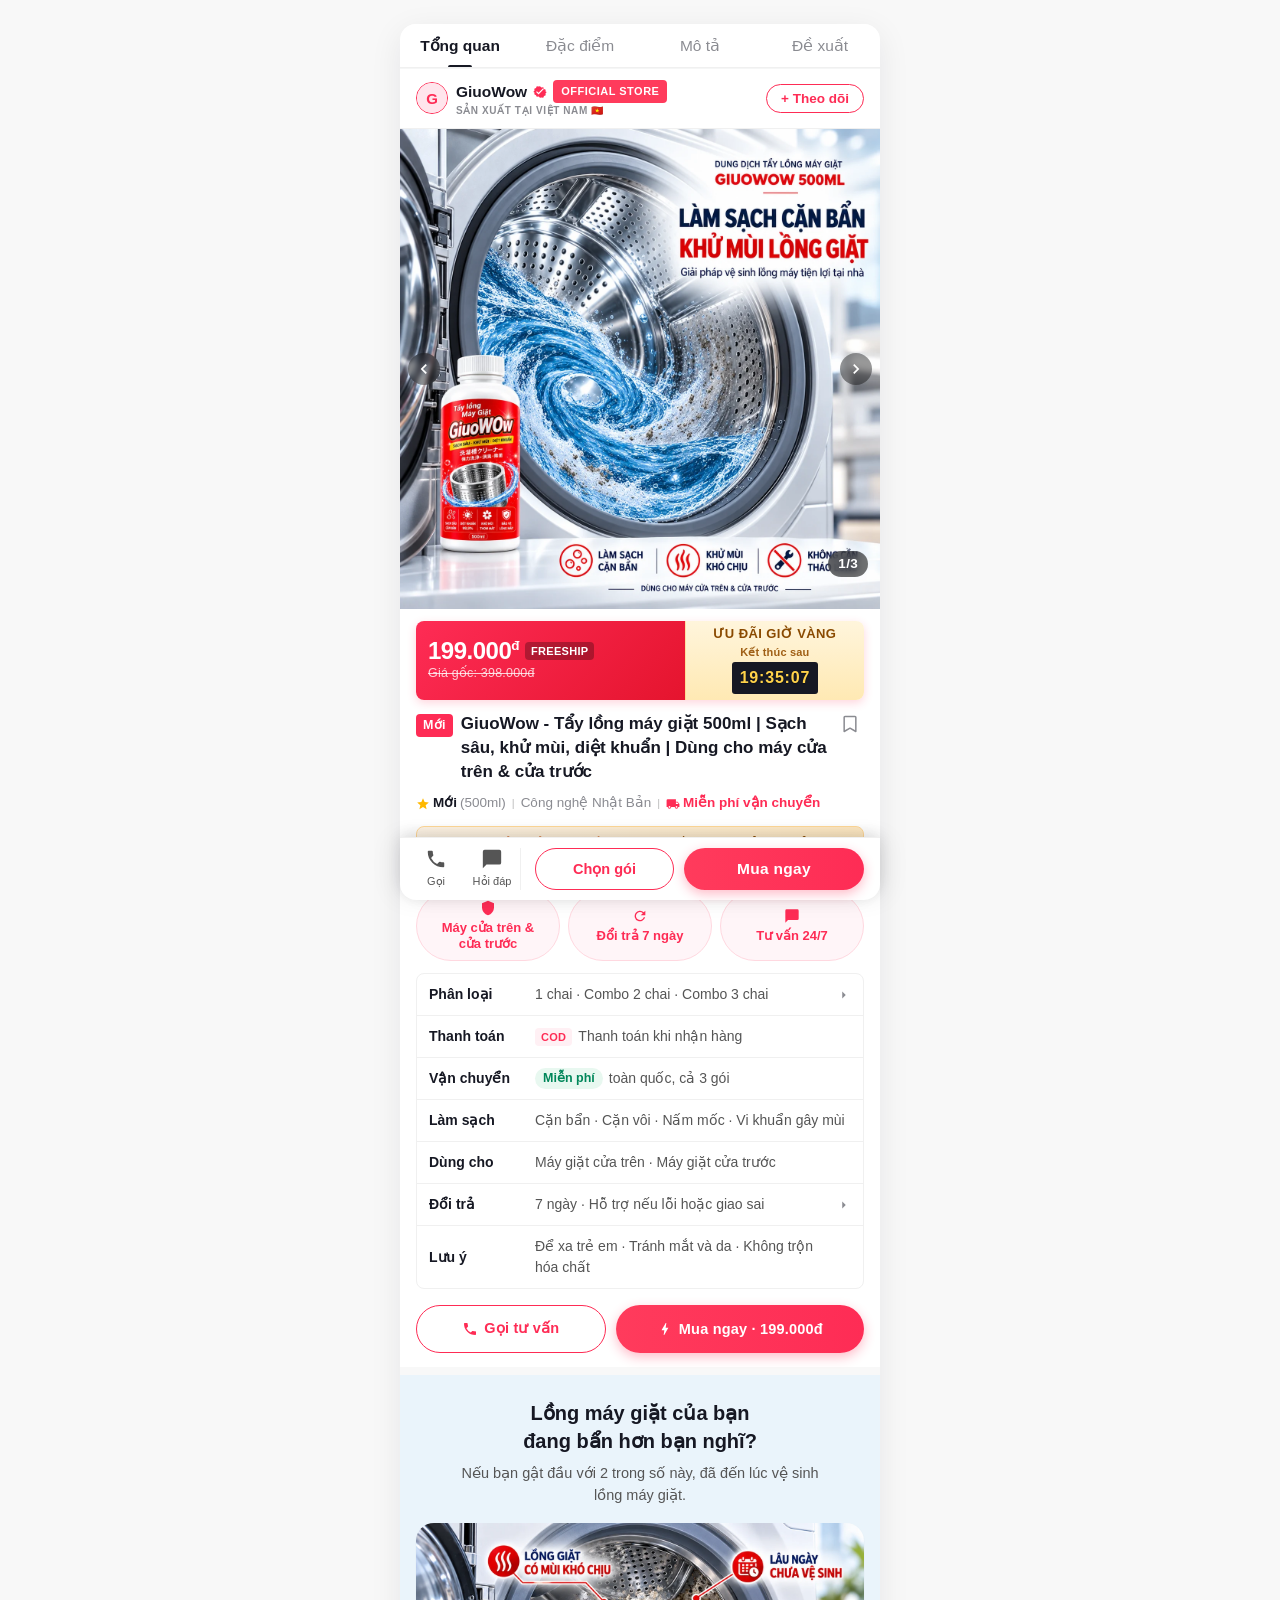
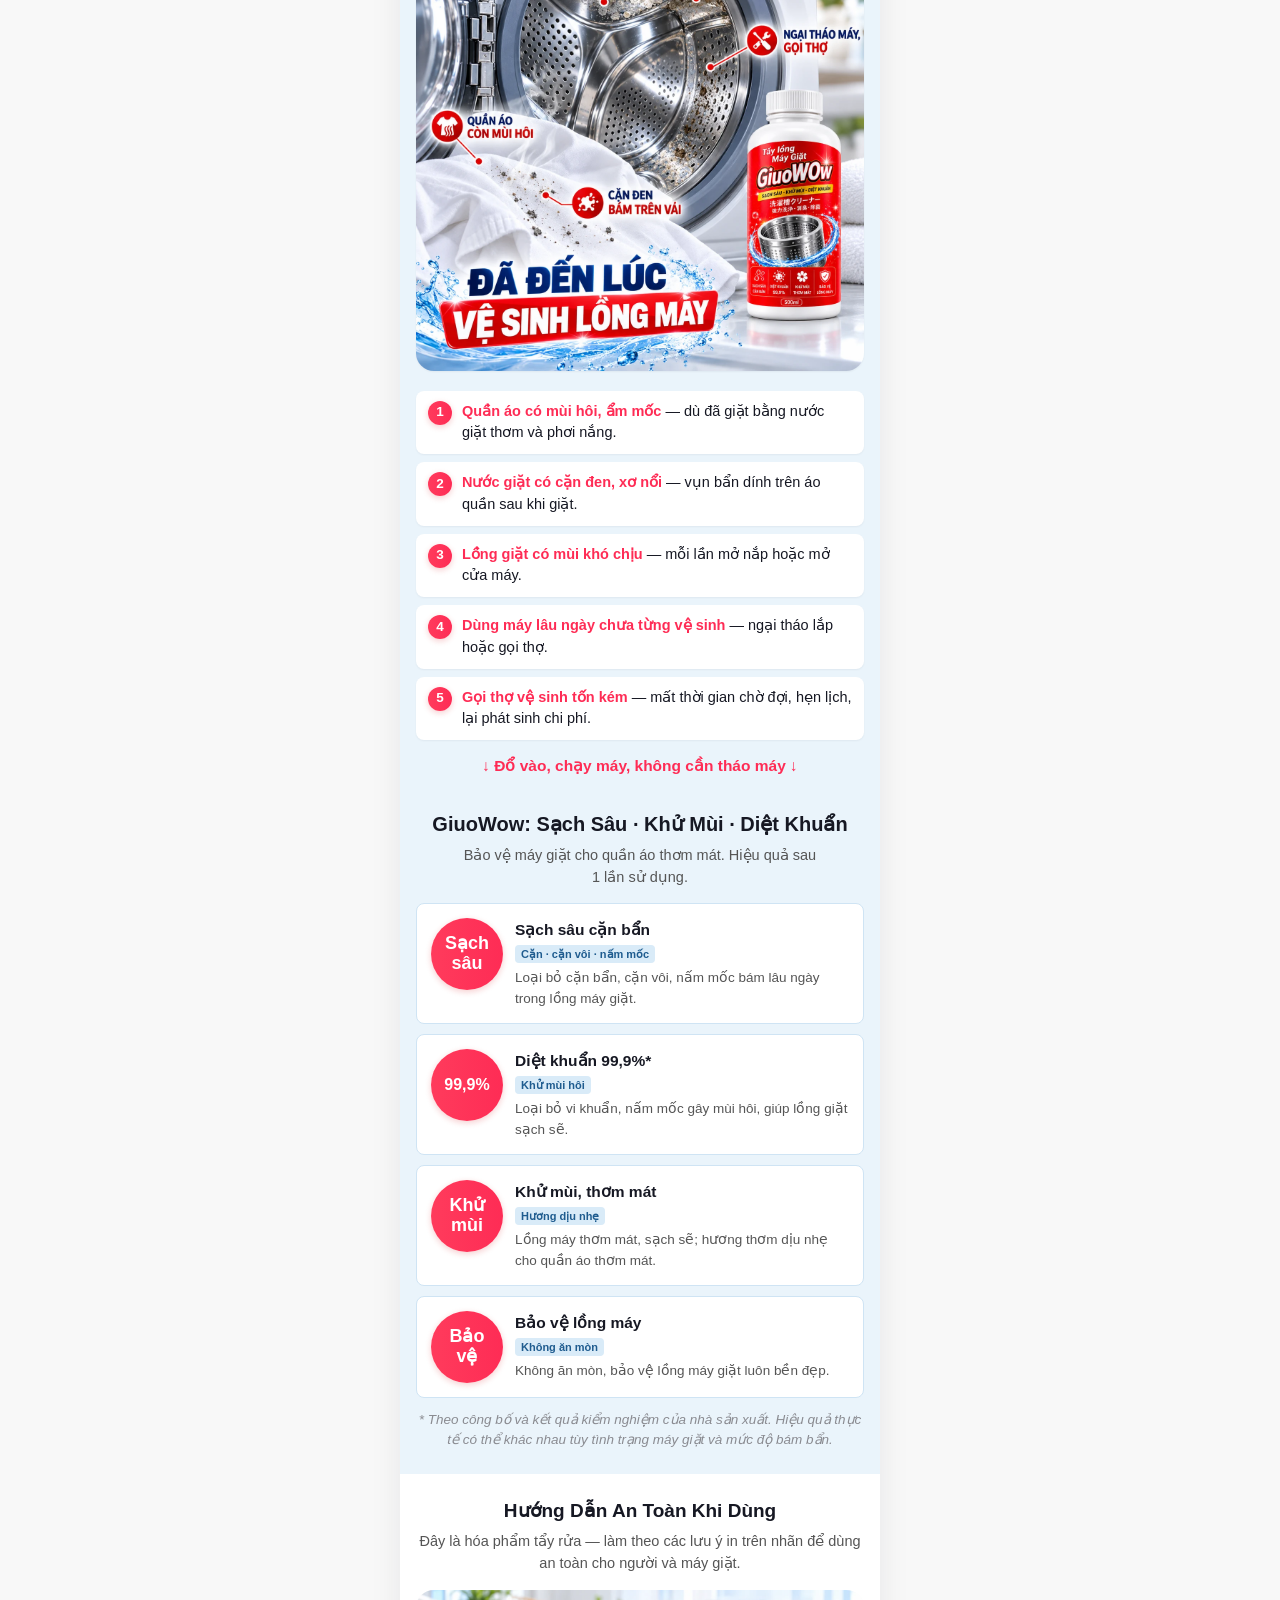
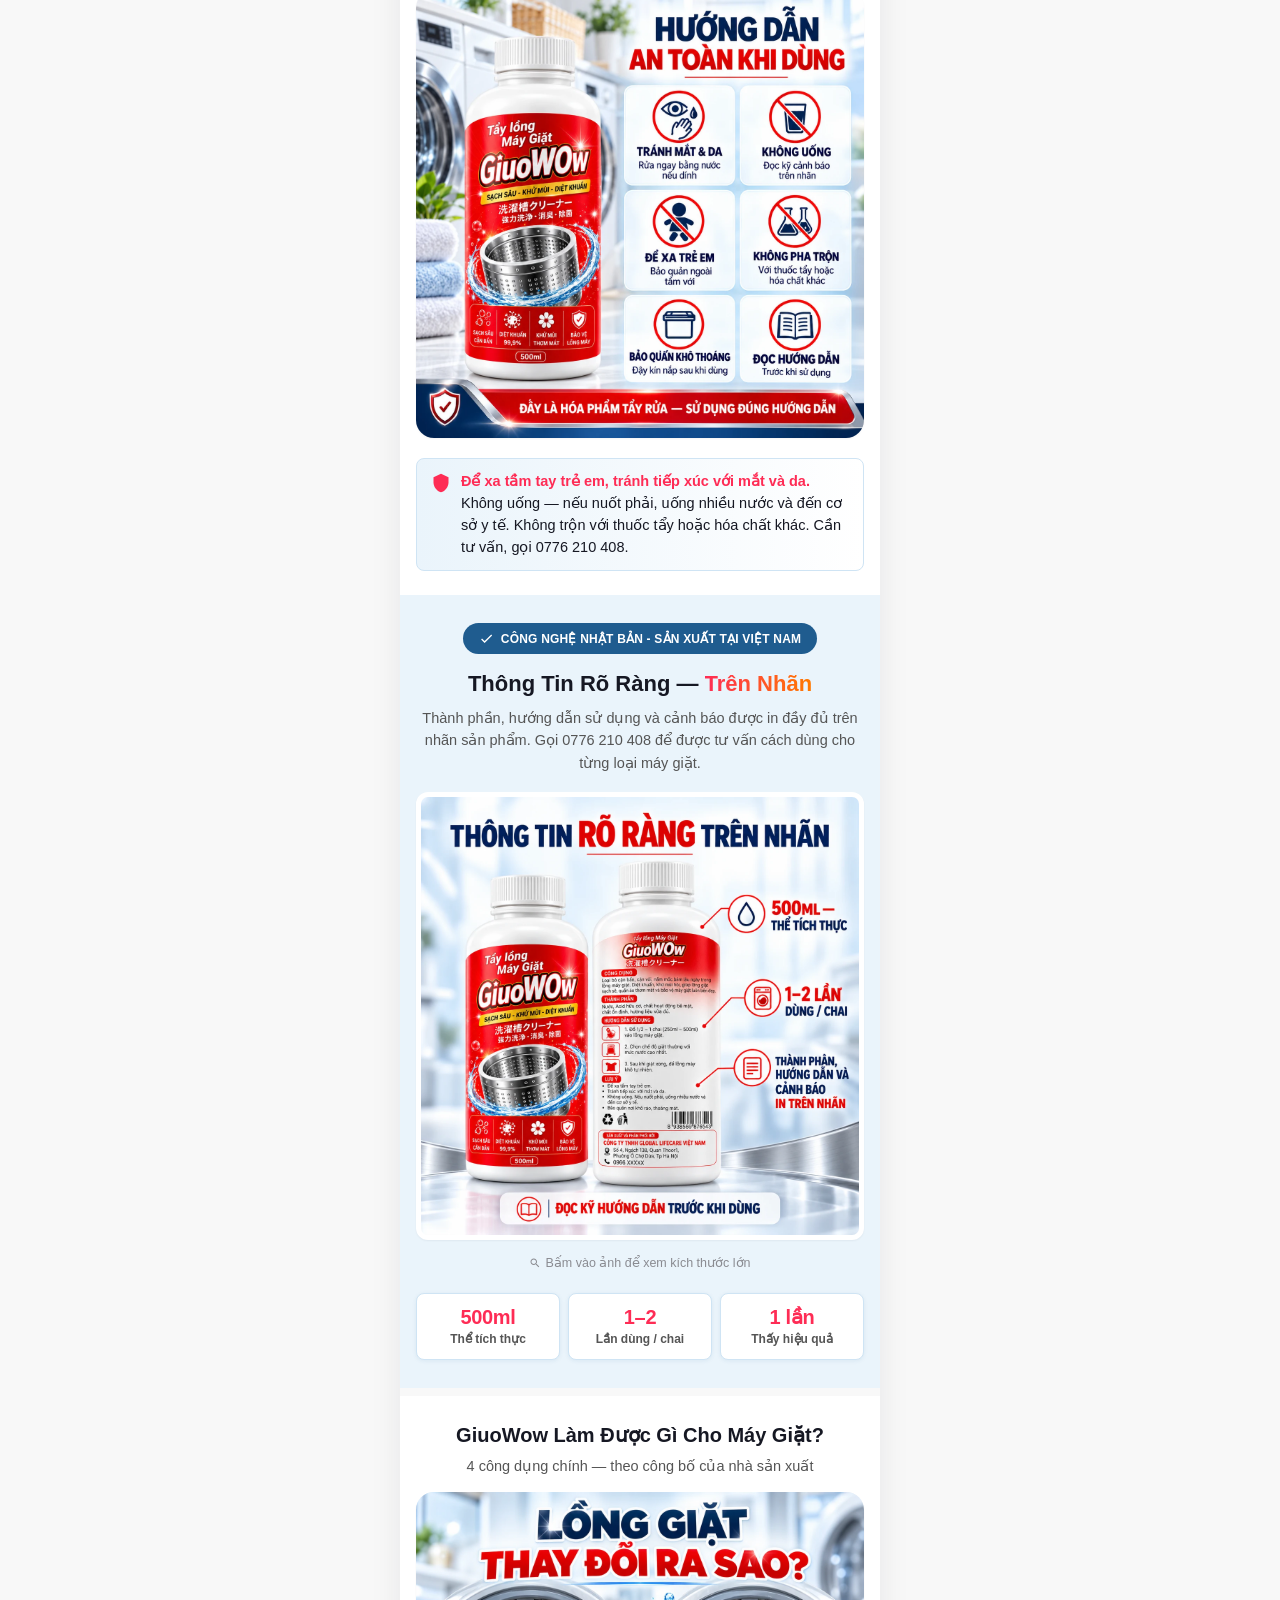
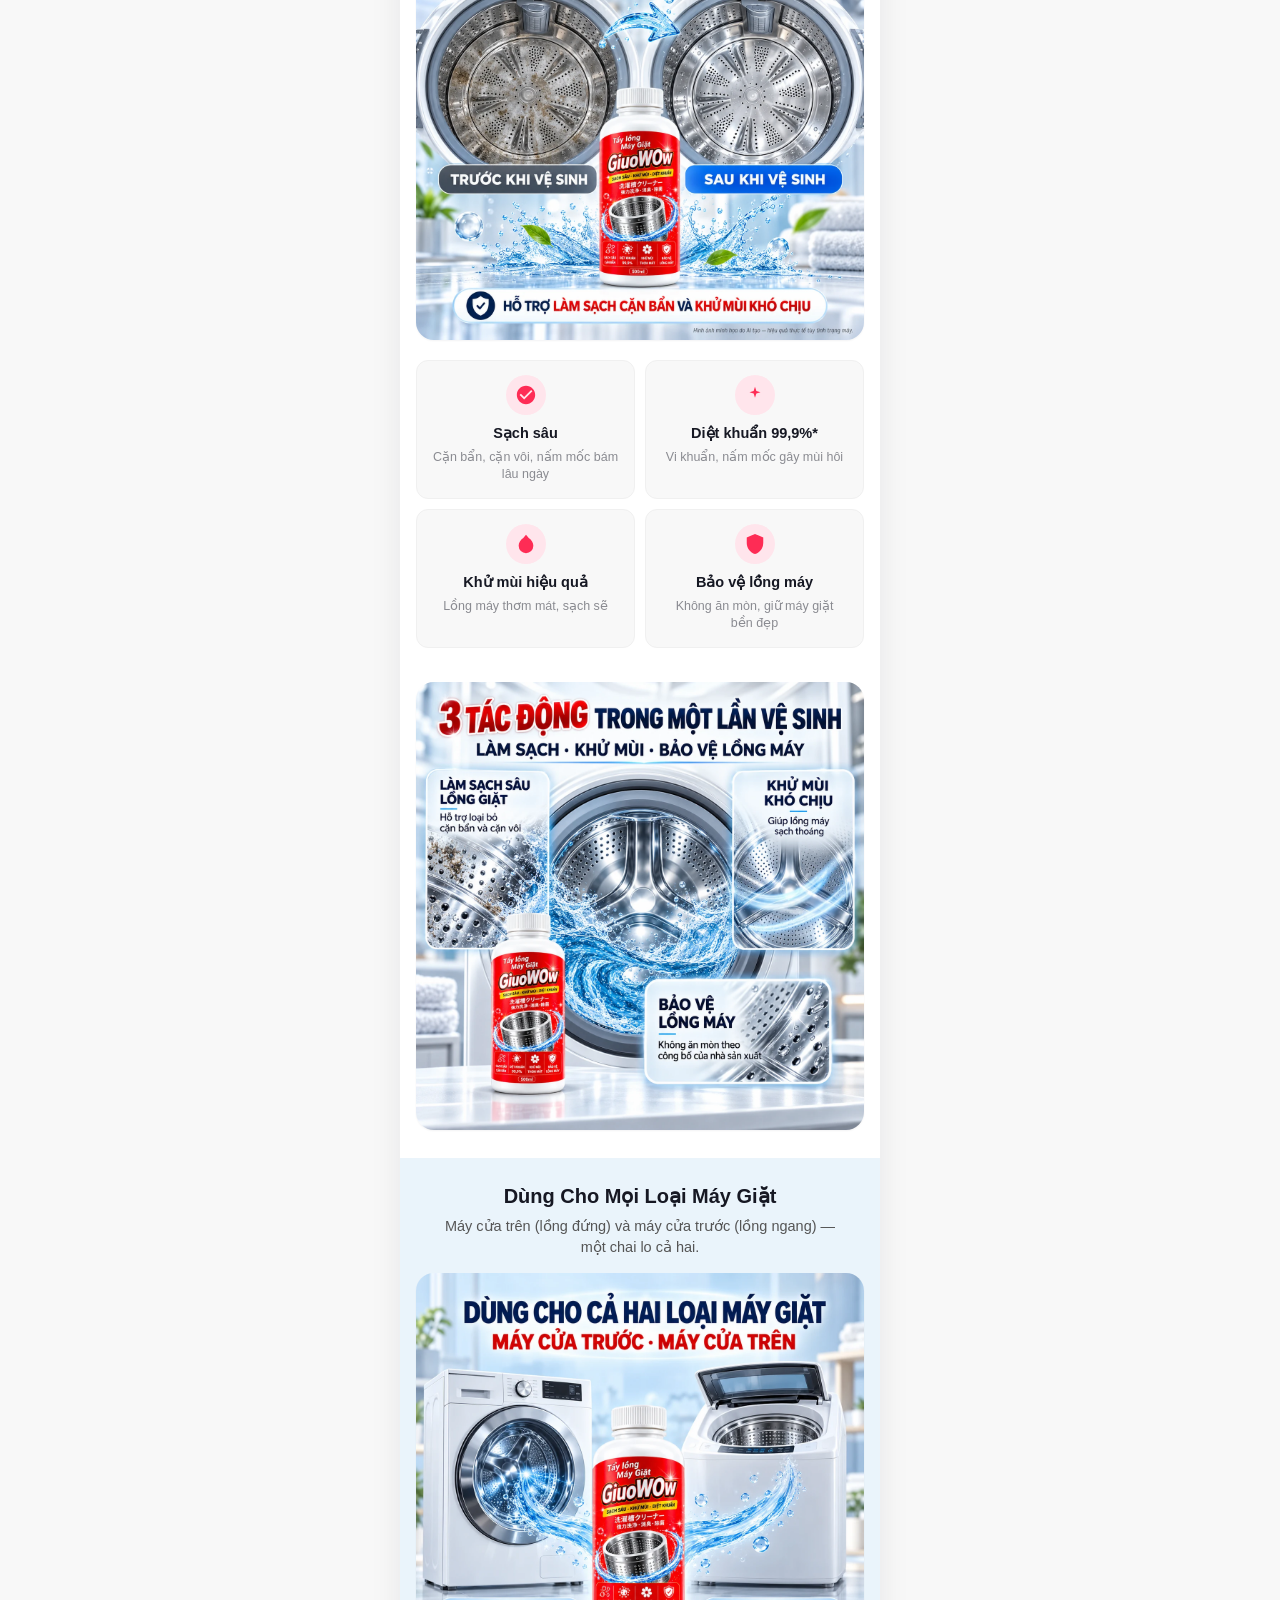
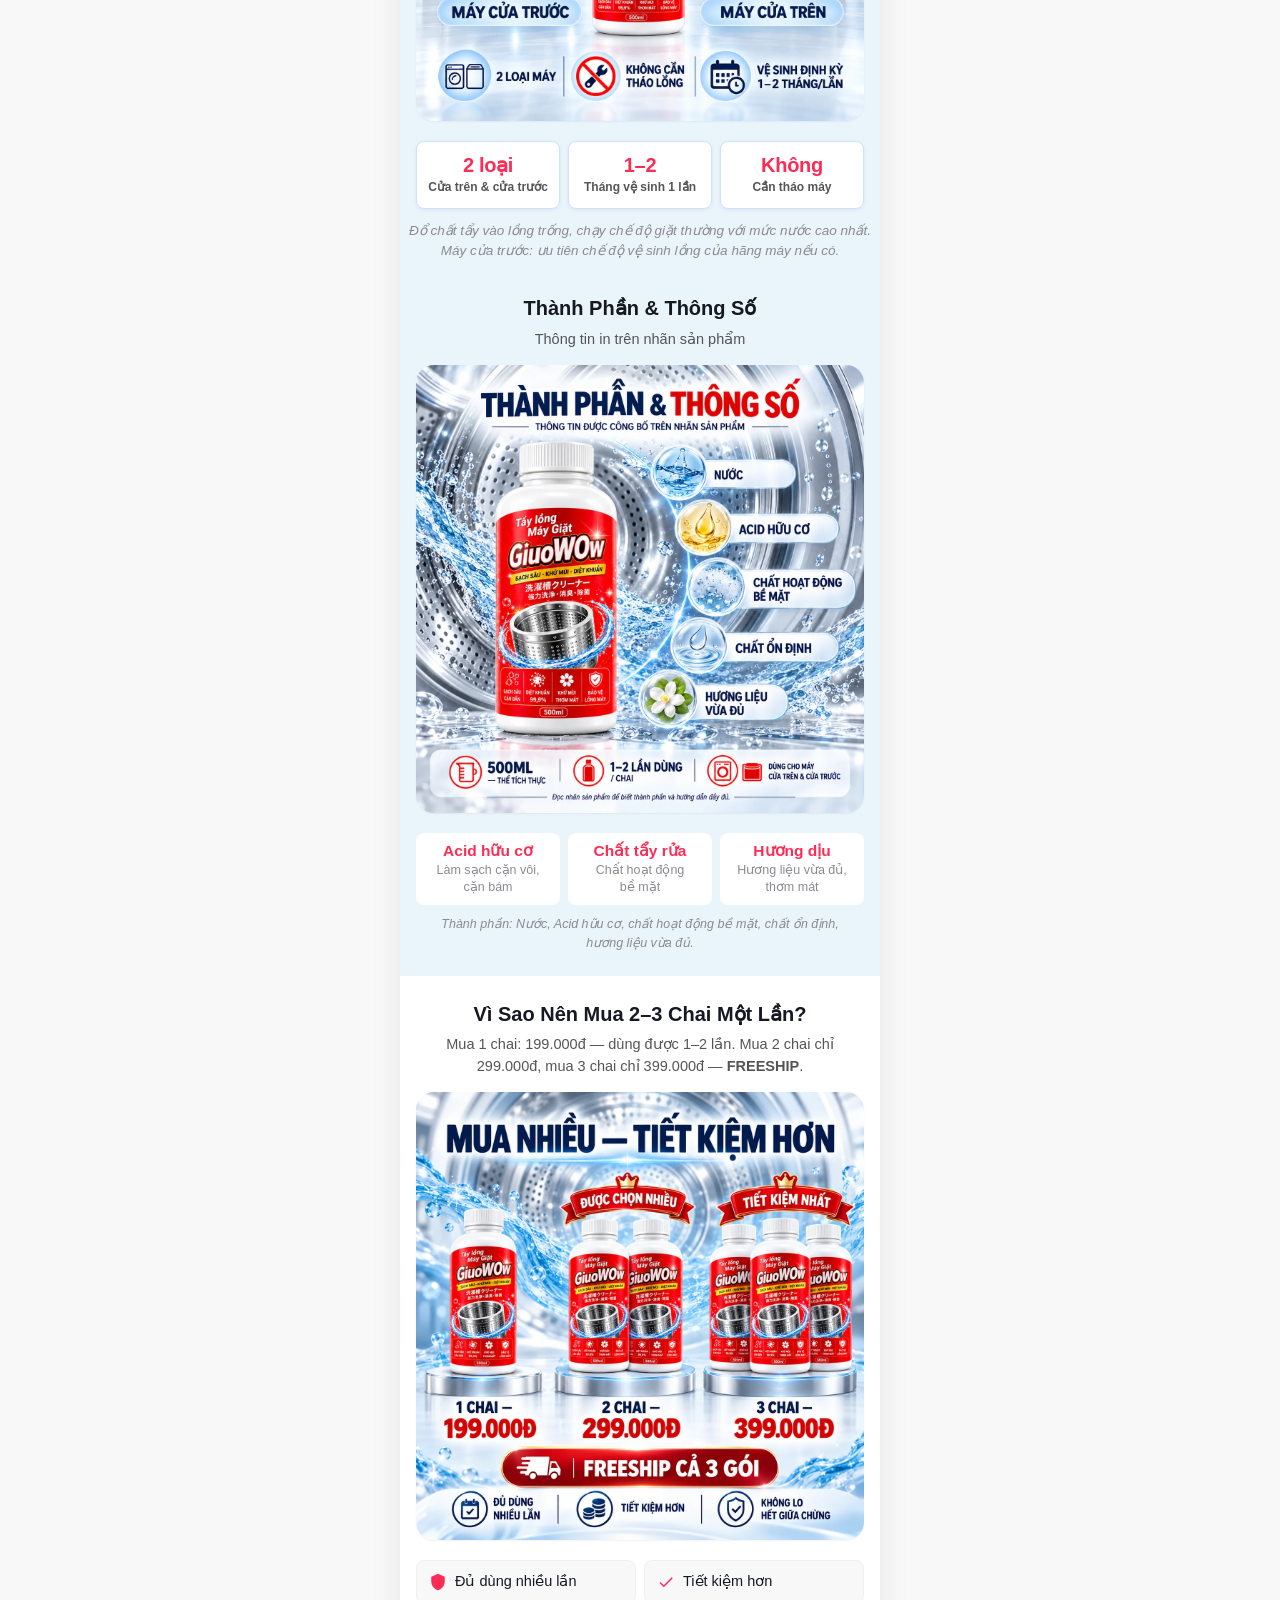
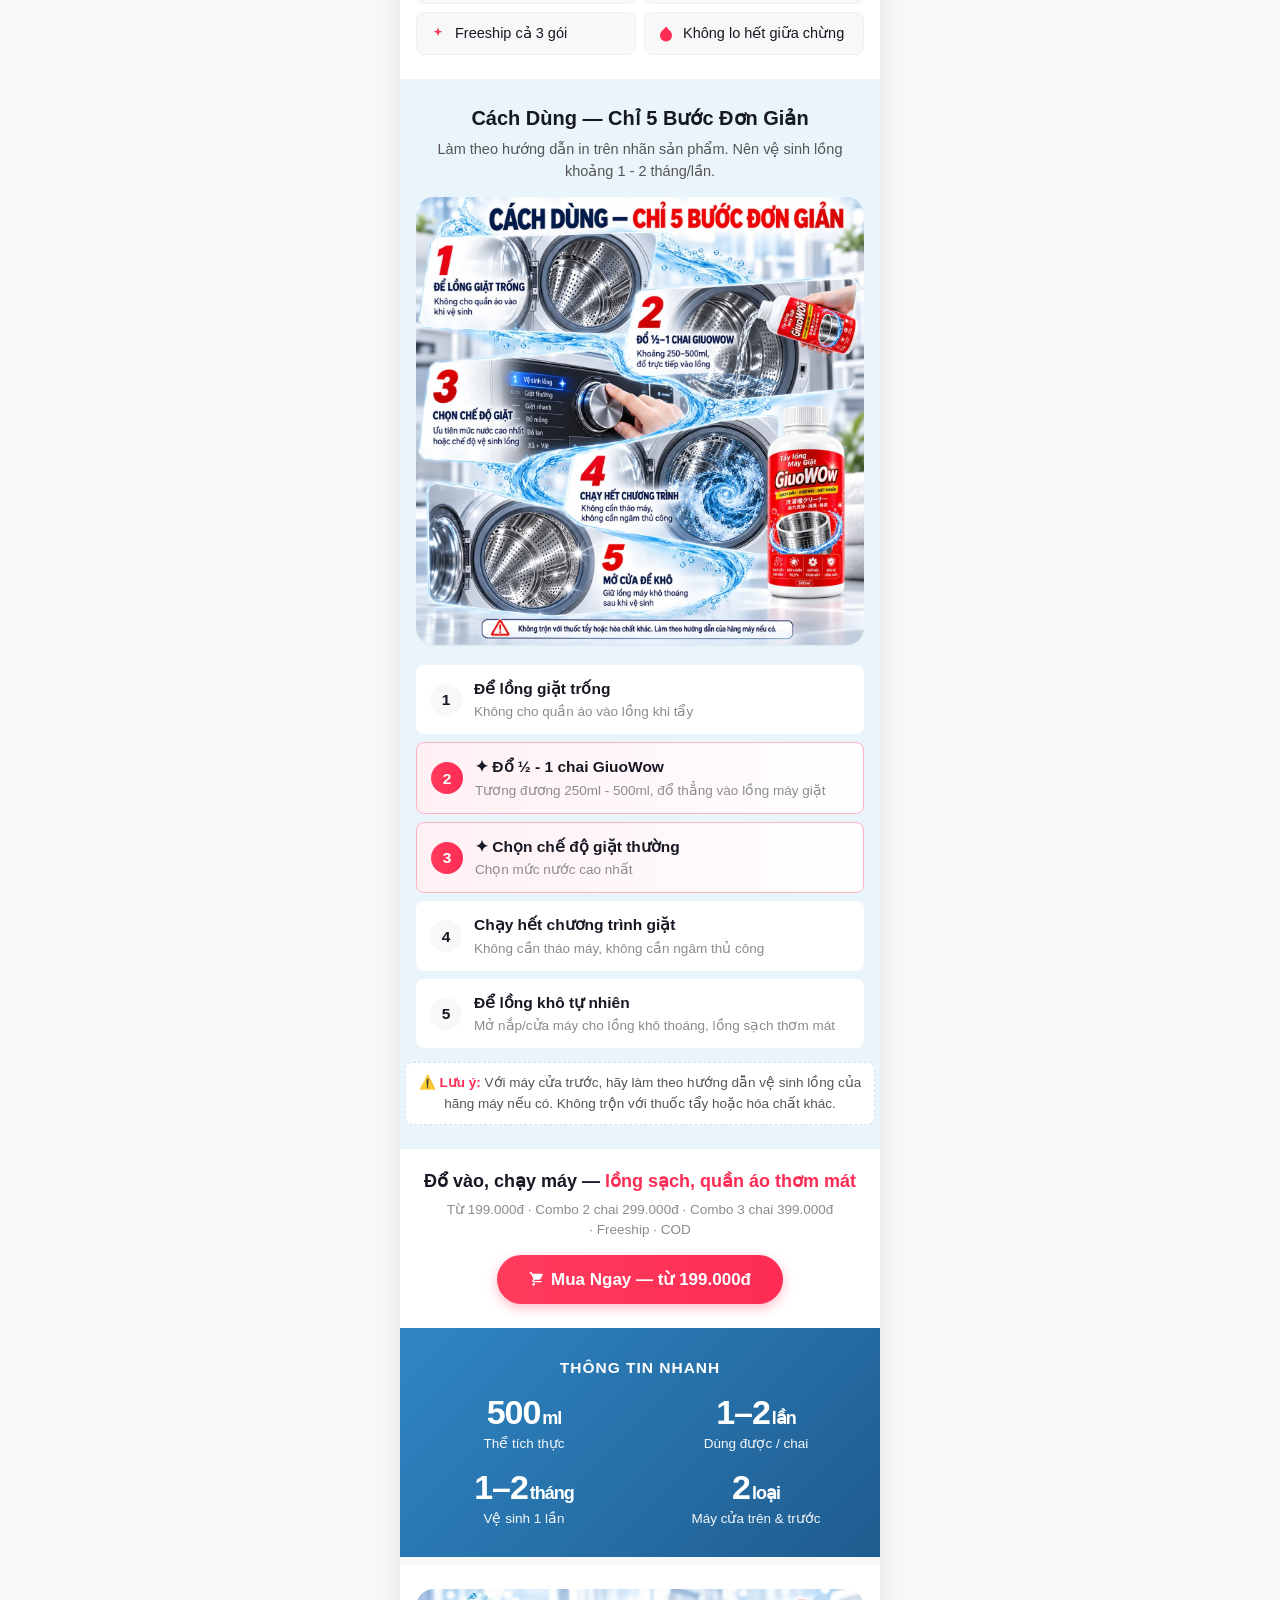
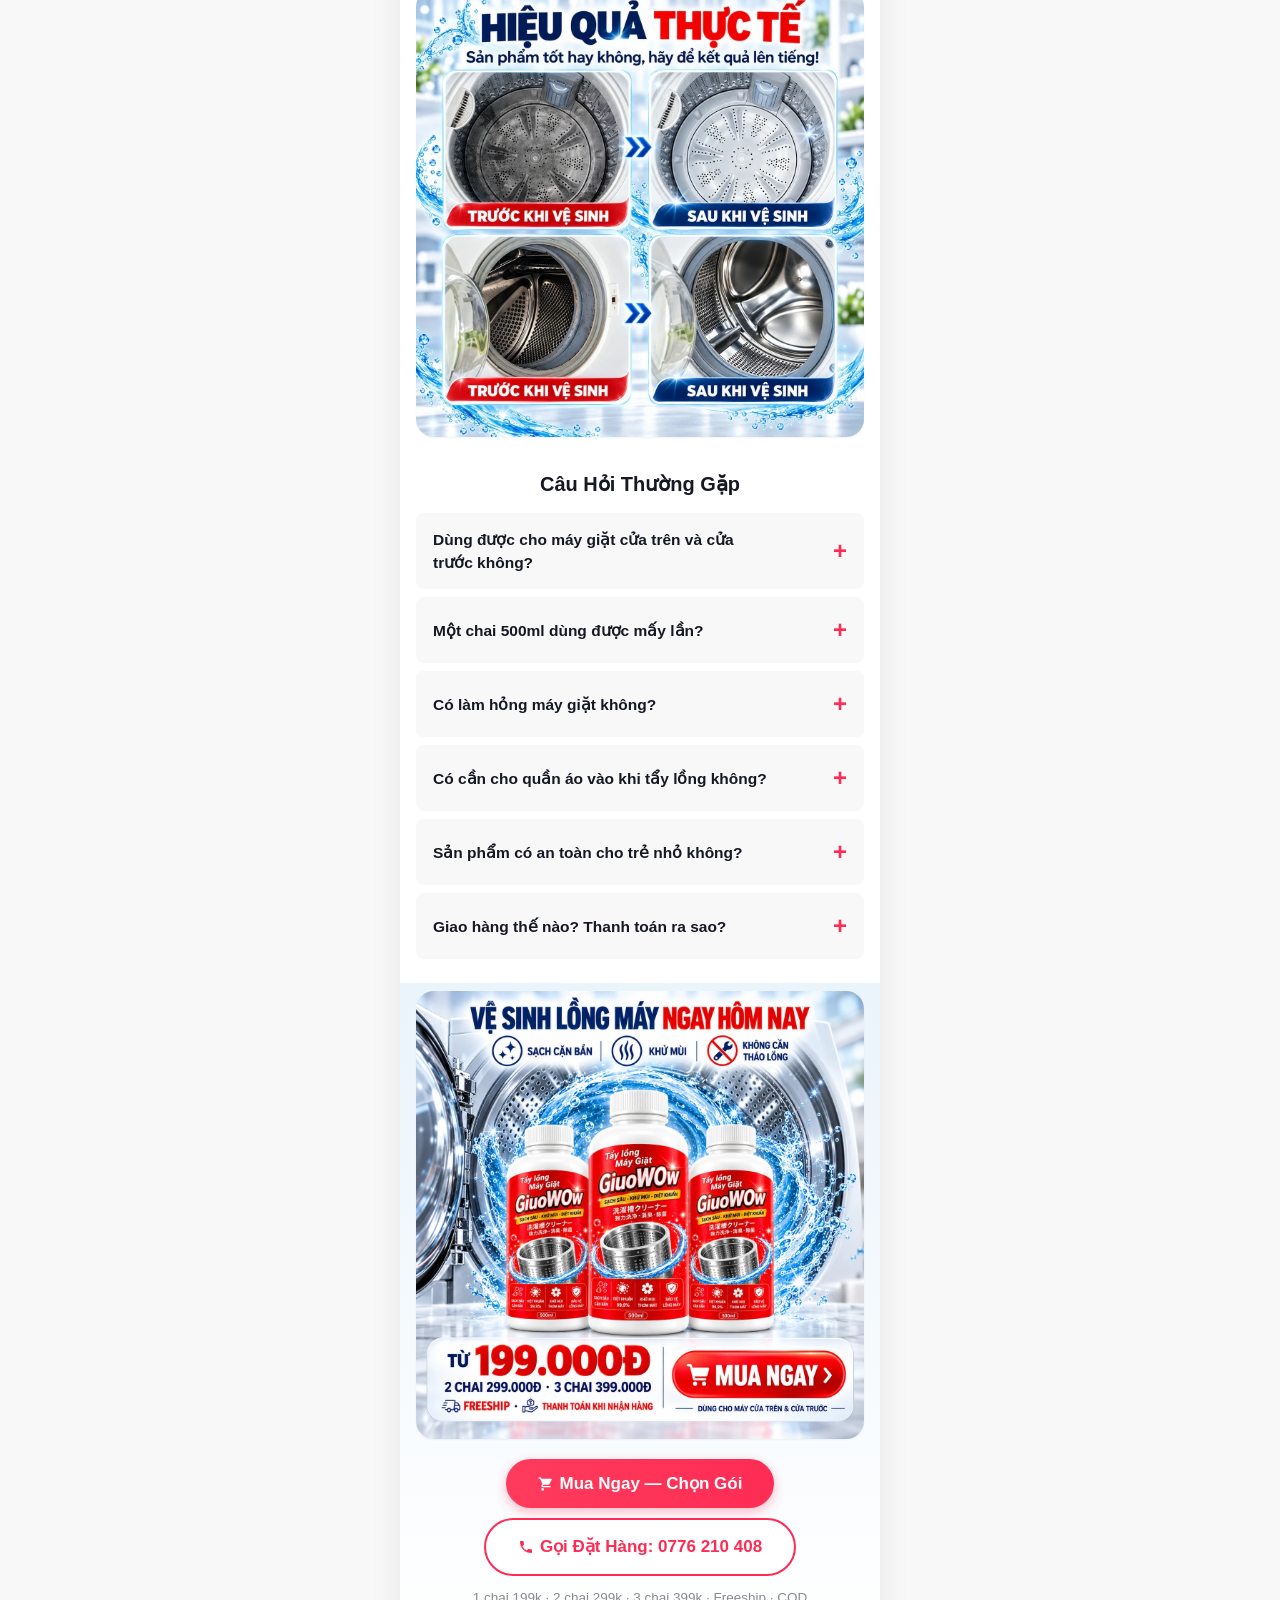
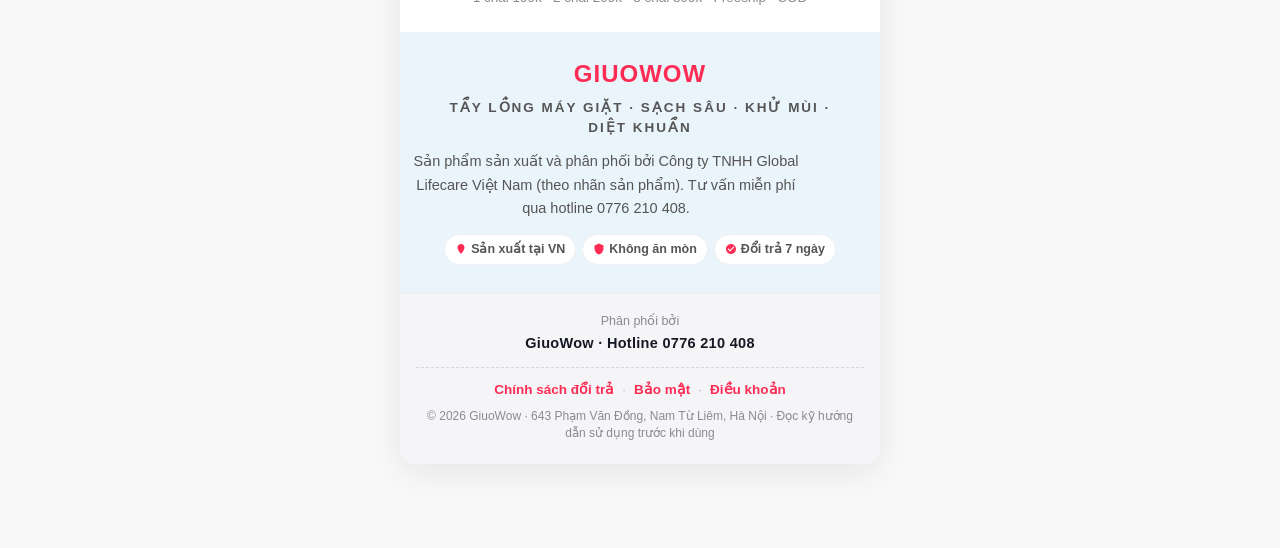
==== commit 8daf3973: "Replace the illustrative feedback slider with the real results photo - New assets/gw-16-hieu-qua-thu" ====
--- a/index.html
+++ b/index.html
@@ -1662,7 +1662,7 @@
 }
 /* ===== Spacing rhythm ===== */
 .cos-img-wrap .cos-ben-banner{margin-bottom:0;aspect-ratio:1/1;height:100%}
-.cos-review{padding-bottom:6px}
+.cos-review{padding-bottom:8px}
 .cos-rev-title{margin-bottom:14px}
 @media (max-width:479px){
   .tts-meta-divider:nth-of-type(4){display:none}
@@ -2233,13 +2233,11 @@
   <!-- ========== ĐỀ XUẤT ========== -->
   <section id="dexuat">
 
-    <!-- Phản hồi khách hàng (ảnh thật sẽ thay sau) -->
+    <!-- Hiệu quả thực tế (ảnh thật) -->
     <div class="cos-review">
-      <h2 class="cos-rev-title">Phản Hồi Từ Khách&nbsp;Hàng</h2>
-      <div class="gw-cus" tabindex="0" aria-label="Tình huống minh họa — vuốt ngang để xem">
-        <div class="gw-slide cos-img-wrap" style="aspect-ratio:1/1"><img src="assets/gw-12-phan-hoi-cua-truoc.webp" width="1254" height="1254" alt="Minh họa: máy cửa trước dùng lâu ngày có mùi khó chịu, sau khi vệ sinh lồng sạch thoáng (hình ảnh minh họa do AI tạo)" loading="lazy"></div>
-        <div class="gw-slide cos-img-wrap" style="aspect-ratio:1/1"><img src="assets/gw-13-phan-hoi-cua-tren.webp" width="1254" height="1254" alt="Minh họa: máy cửa trên dùng lâu ngày chưa vệ sinh (hình ảnh minh họa do AI tạo)" loading="lazy"></div>
-        <div class="gw-slide cos-img-wrap" style="aspect-ratio:1/1"><img src="assets/gw-14-tu-ve-sinh-tai-nha.webp" width="1254" height="1254" alt="Minh họa: tự vệ sinh lồng máy tại nhà, không cần tháo lồng hay chờ gọi thợ (hình ảnh minh họa do AI tạo)" loading="lazy"></div>
+      <h2 class="gw-sr">Hiệu quả thực tế: trước và sau khi vệ sinh lồng máy giặt</h2>
+      <div class="cos-img-wrap gw-photo" style="aspect-ratio:1/1;margin-bottom:0 !important">
+        <img src="assets/gw-16-hieu-qua-thuc-te.webp" width="1254" height="1254" alt="Hiệu quả thực tế: lồng máy giặt cửa trên và cửa trước trước và sau khi vệ sinh bằng GiuoWow" loading="lazy">
       </div>
     </div>
 
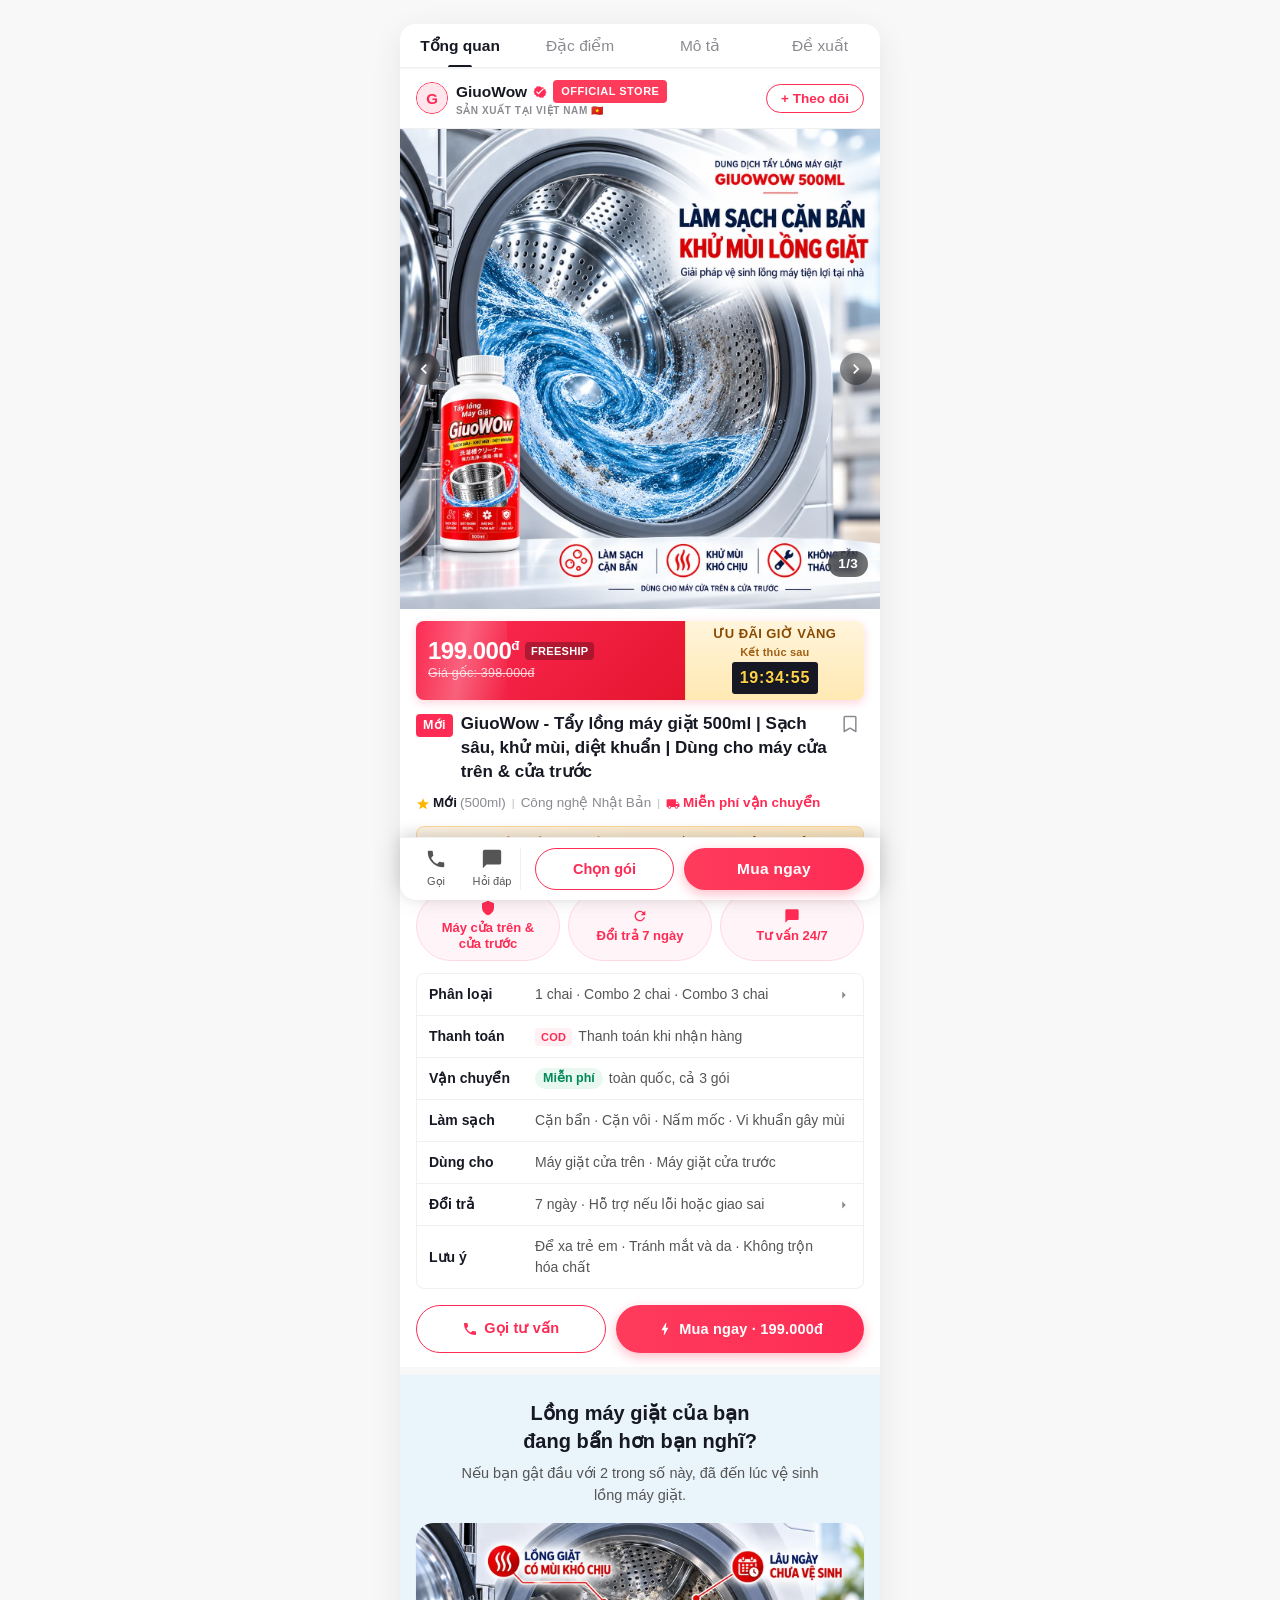
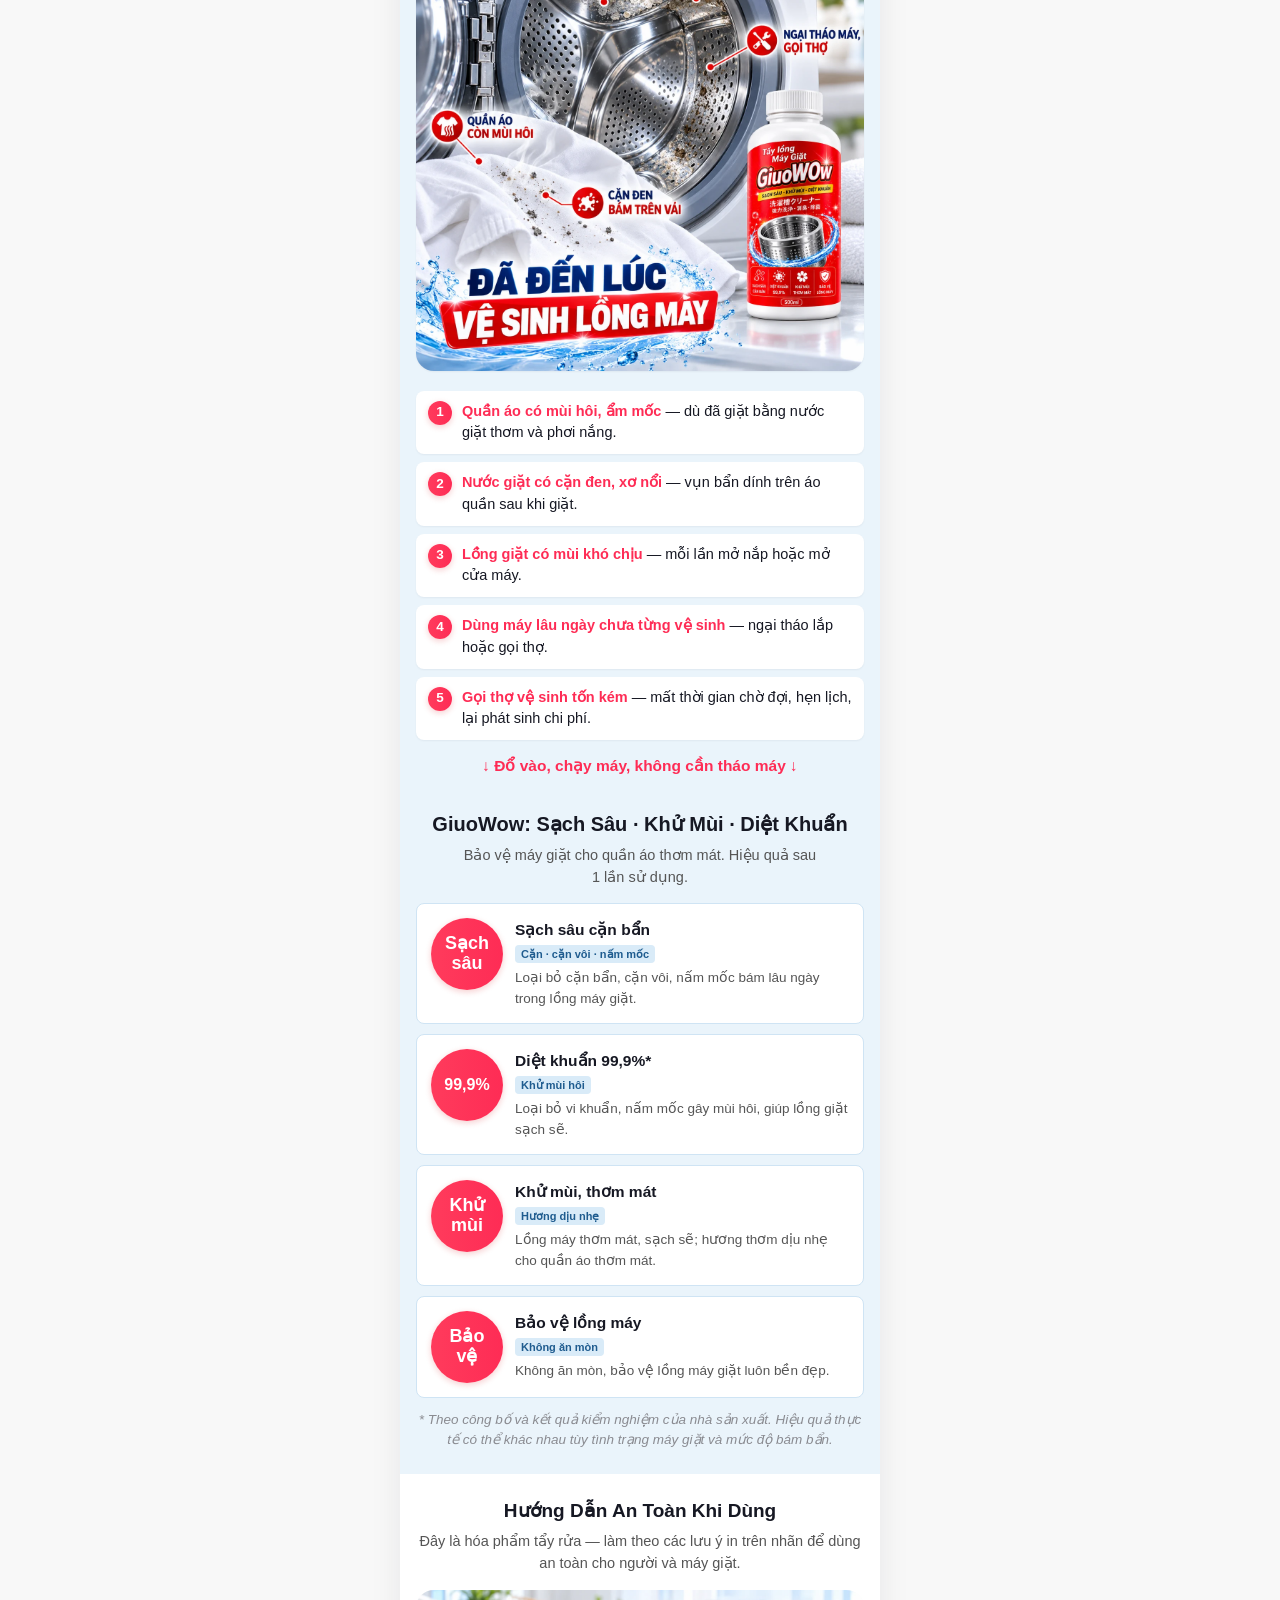
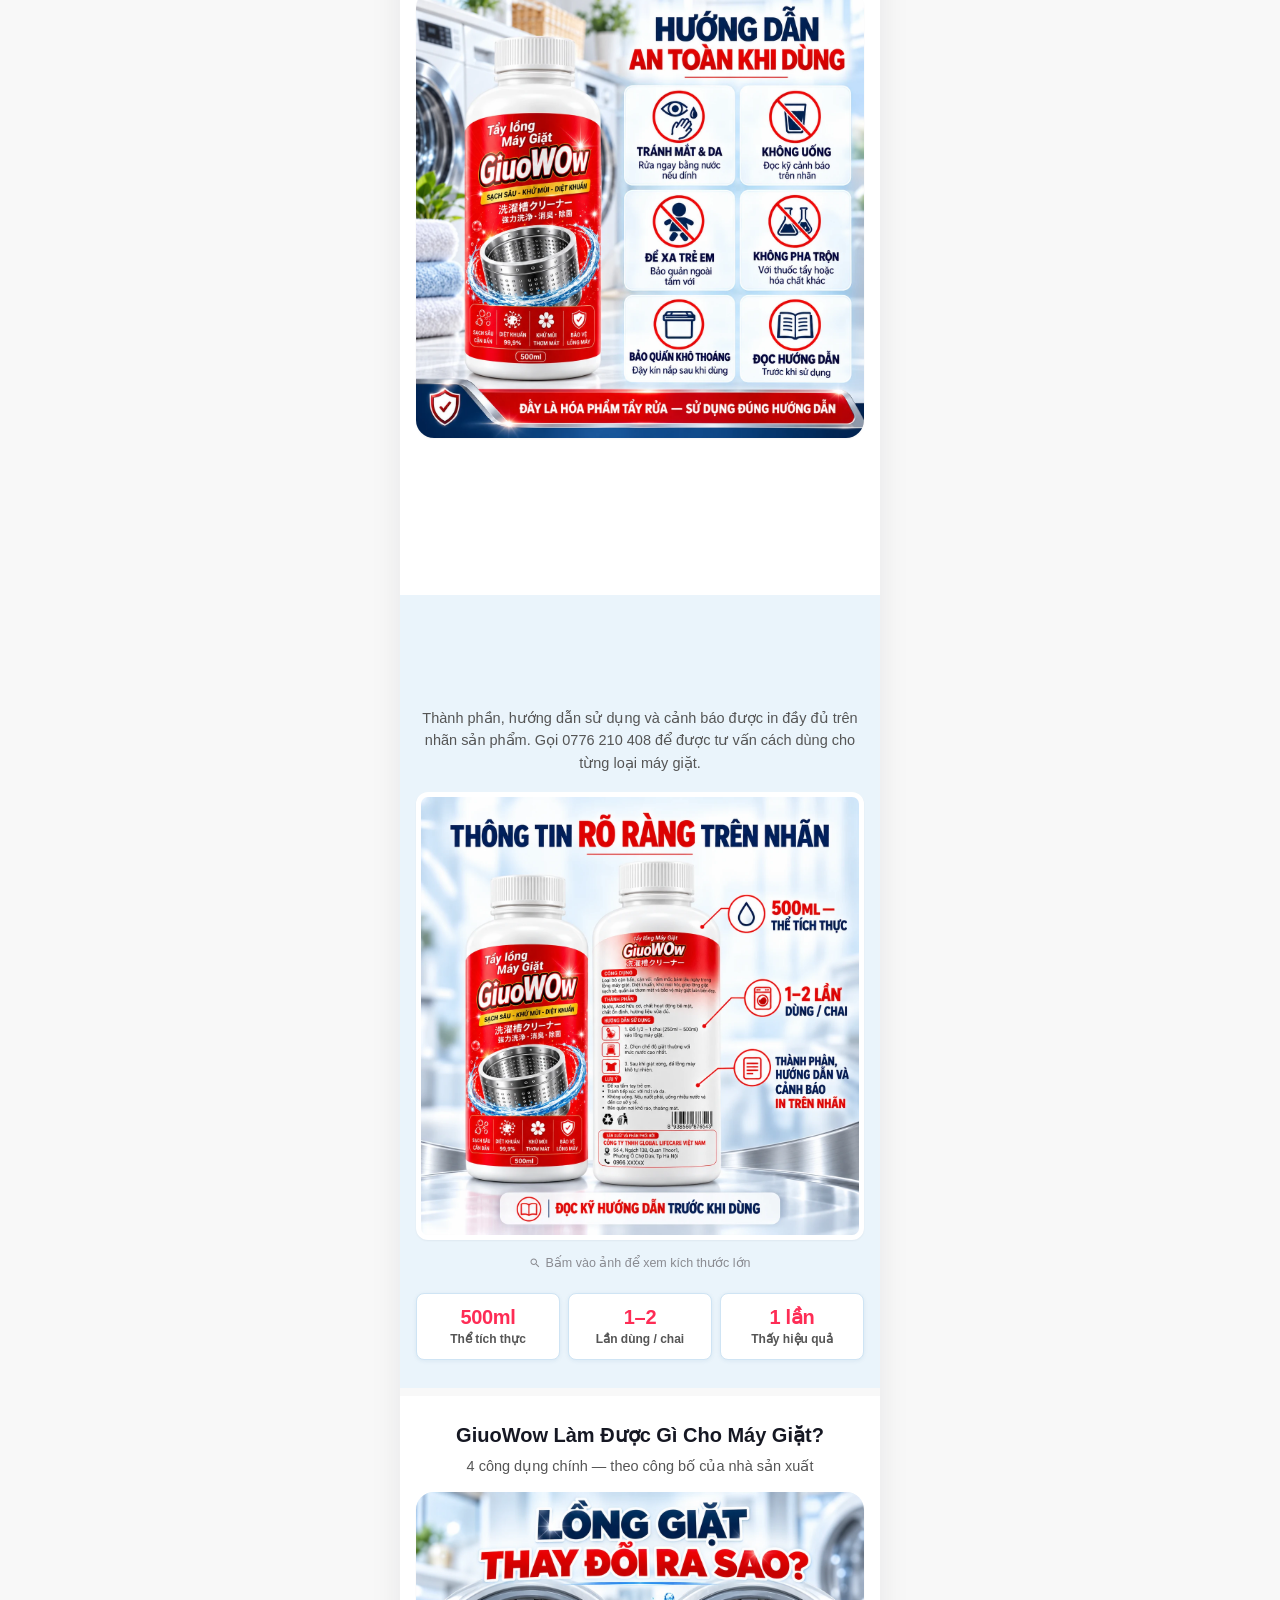
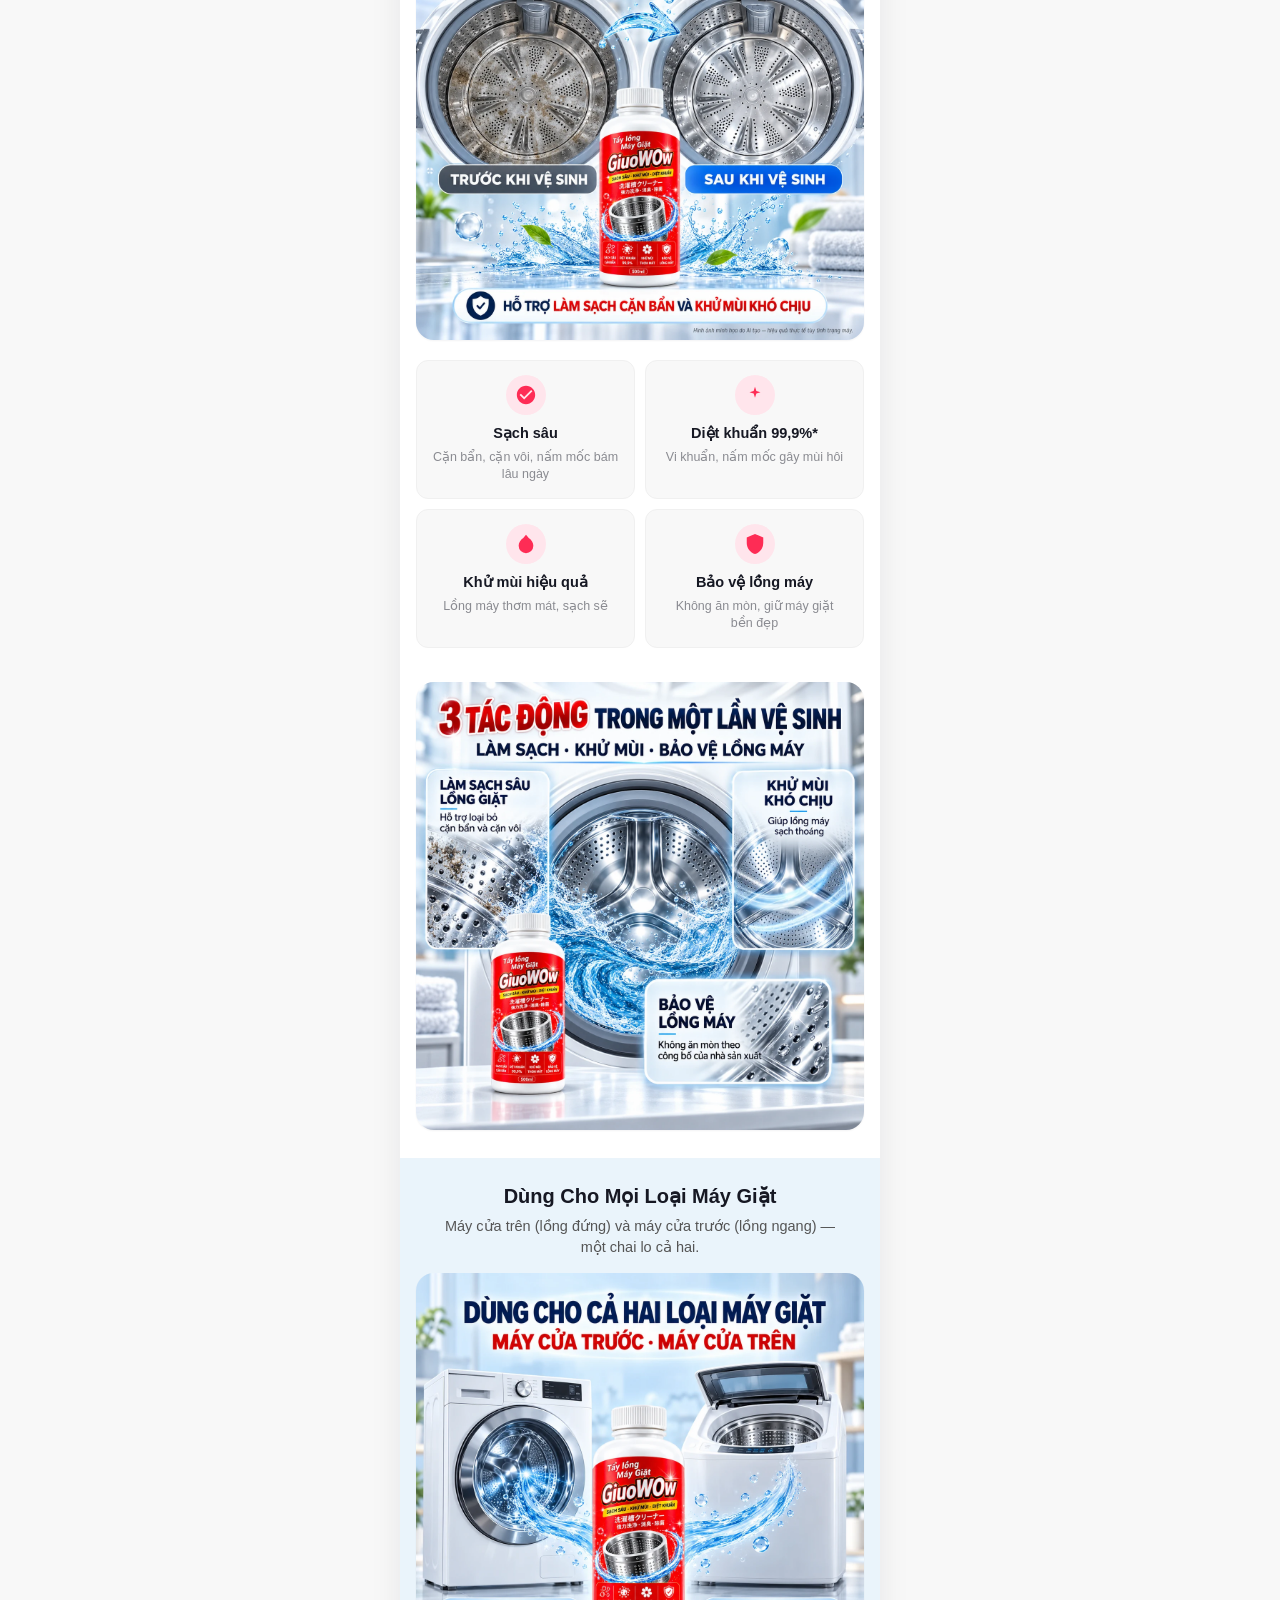
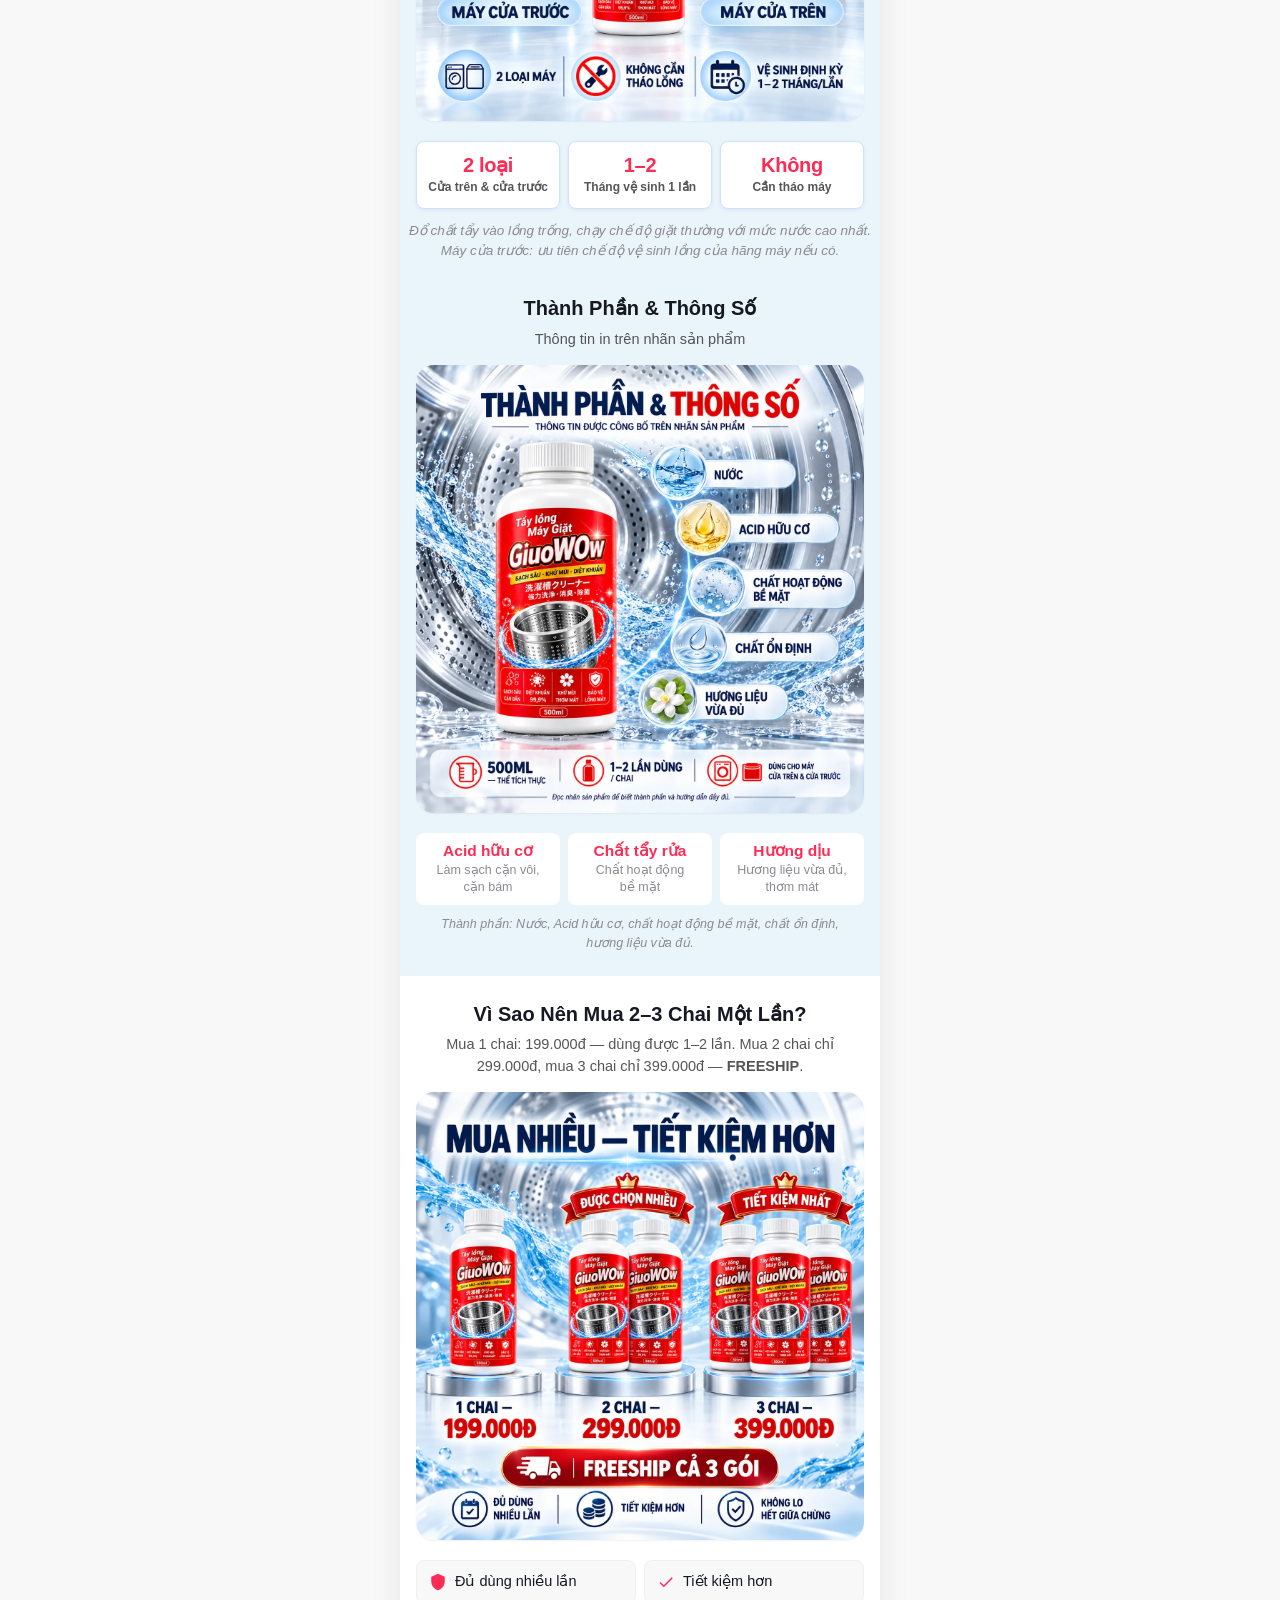
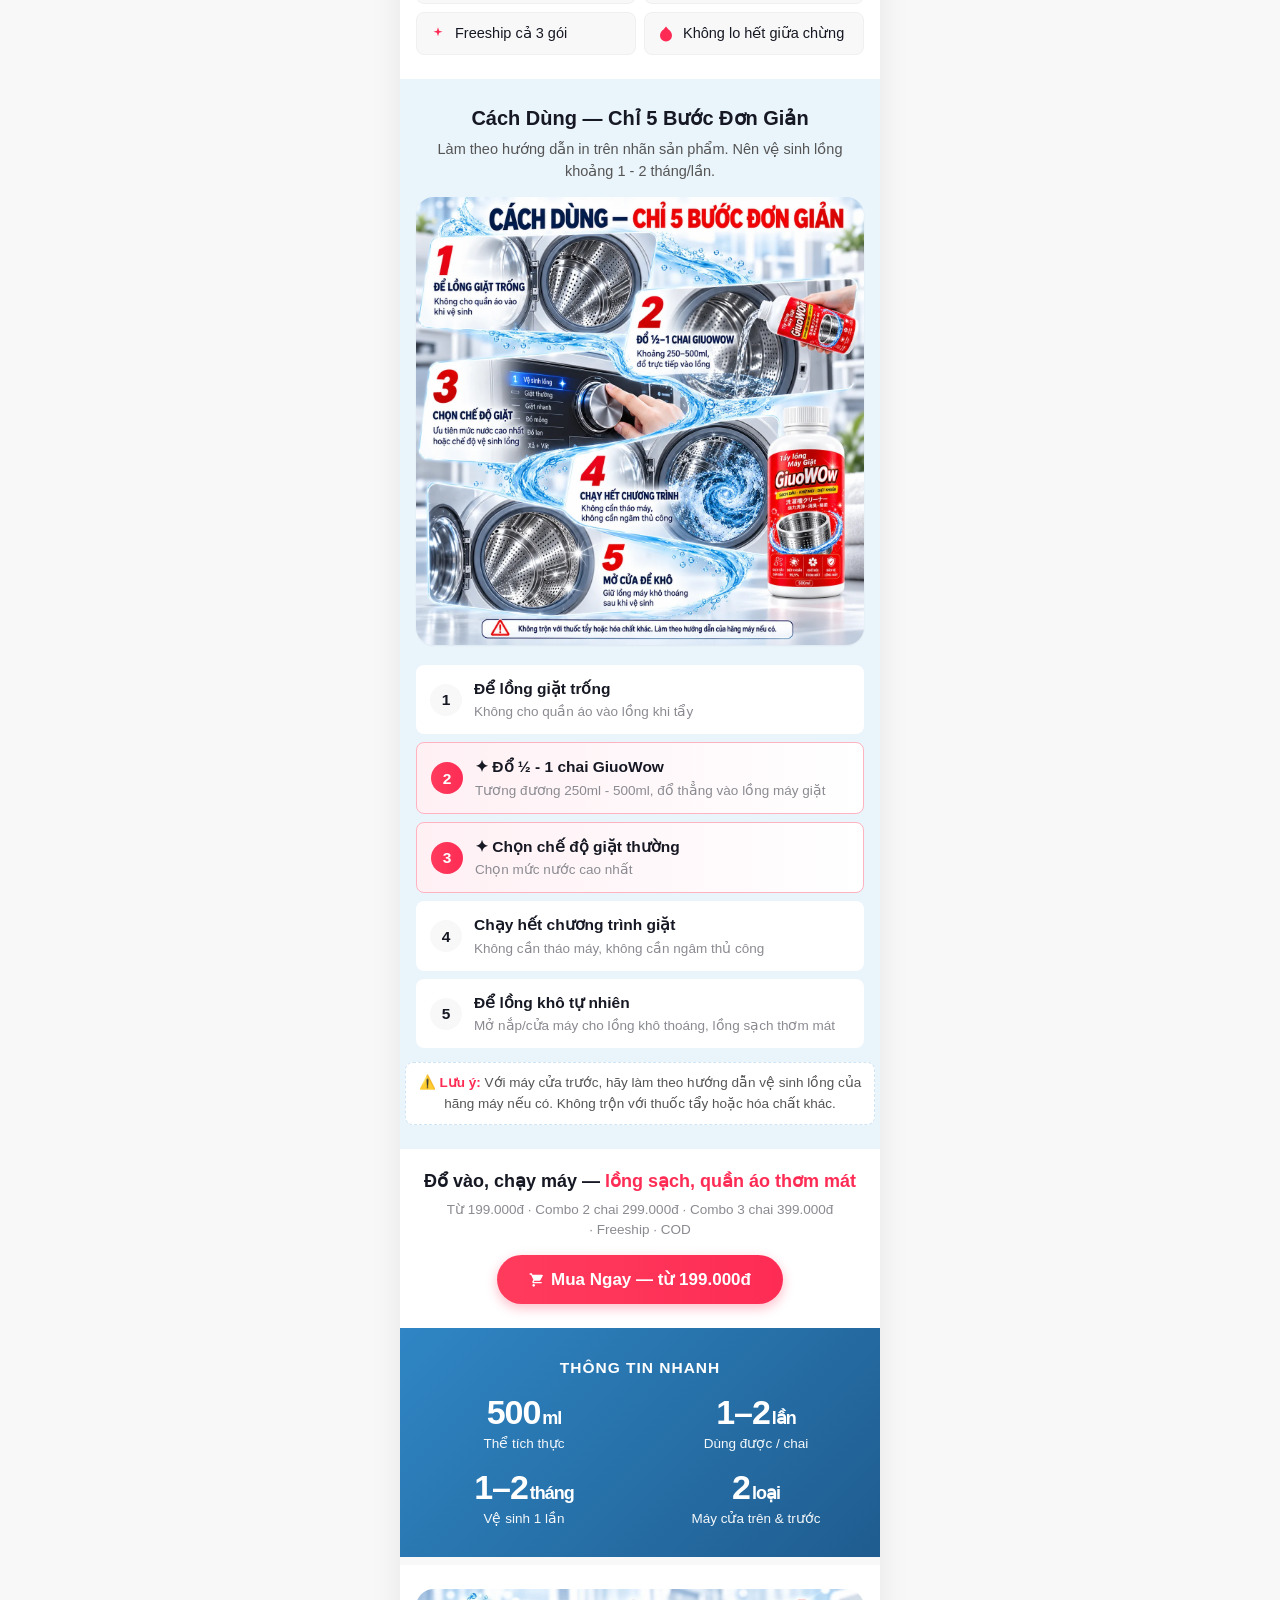
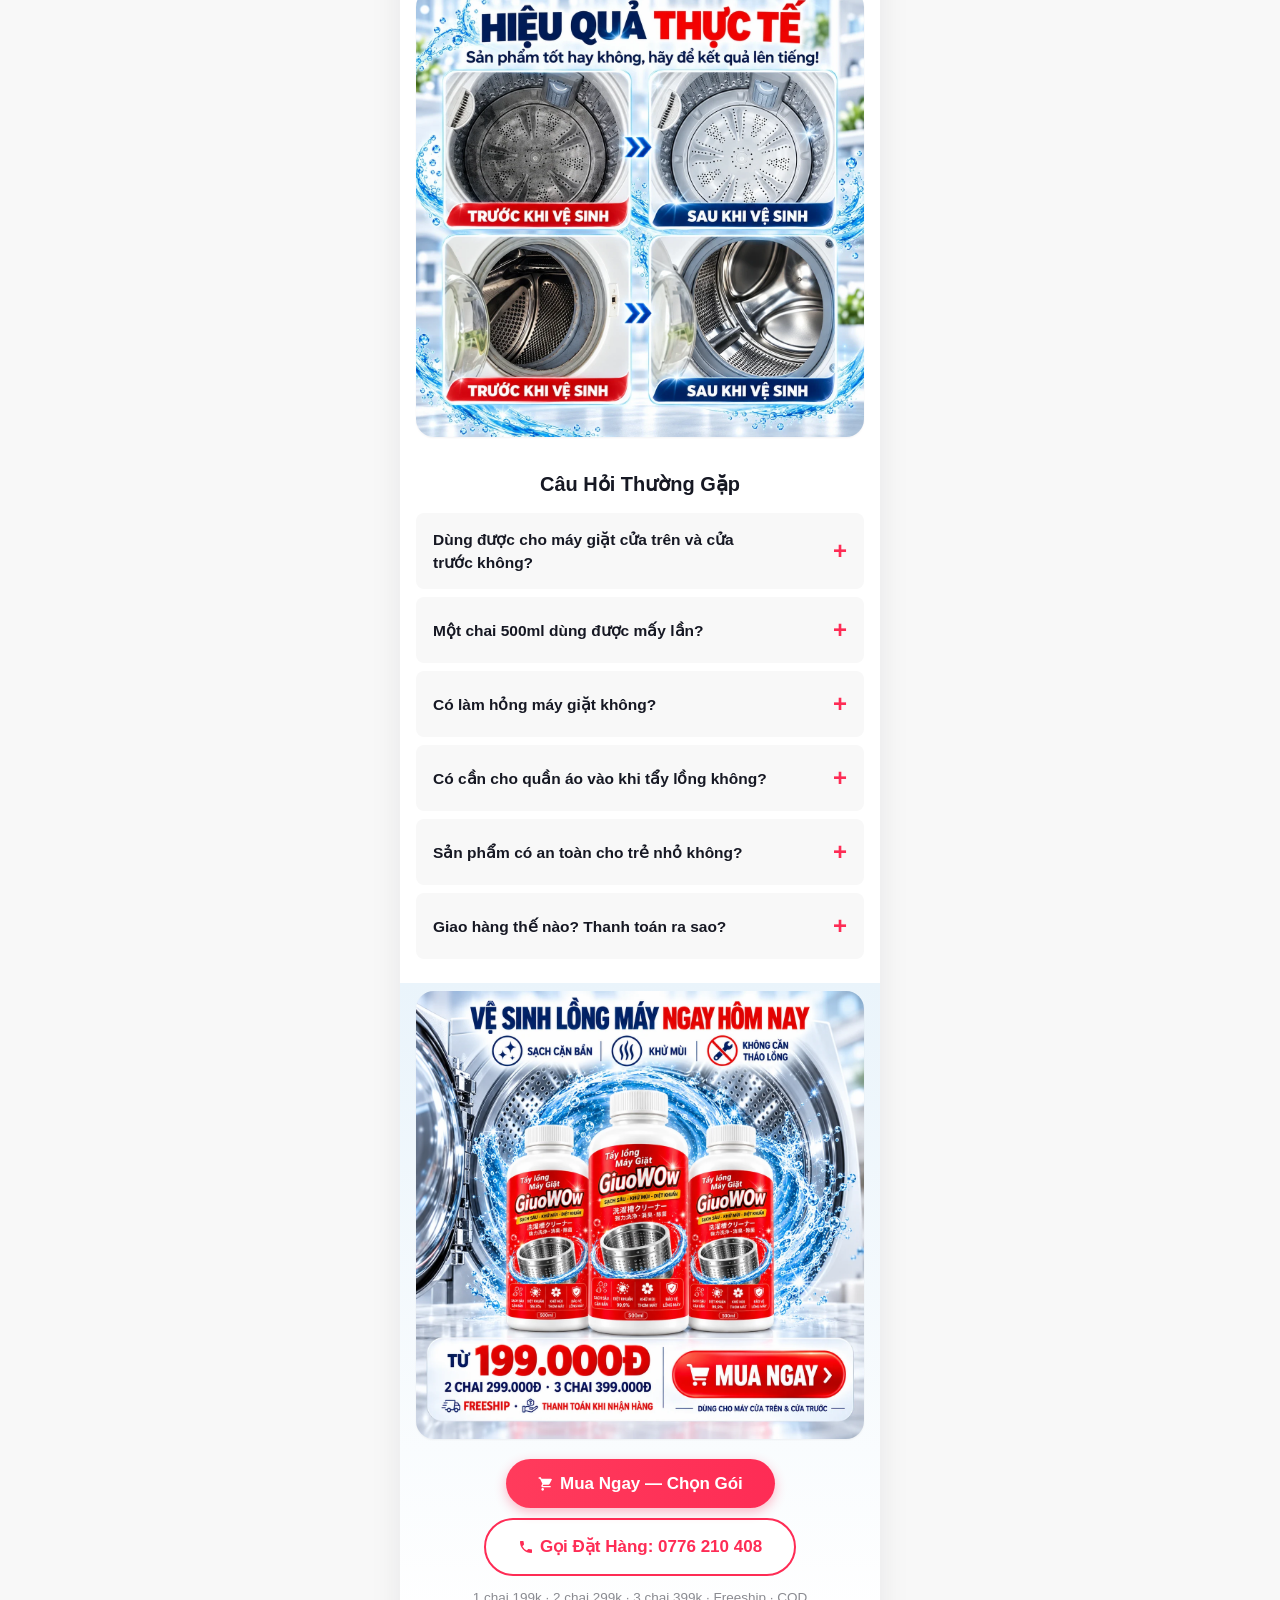
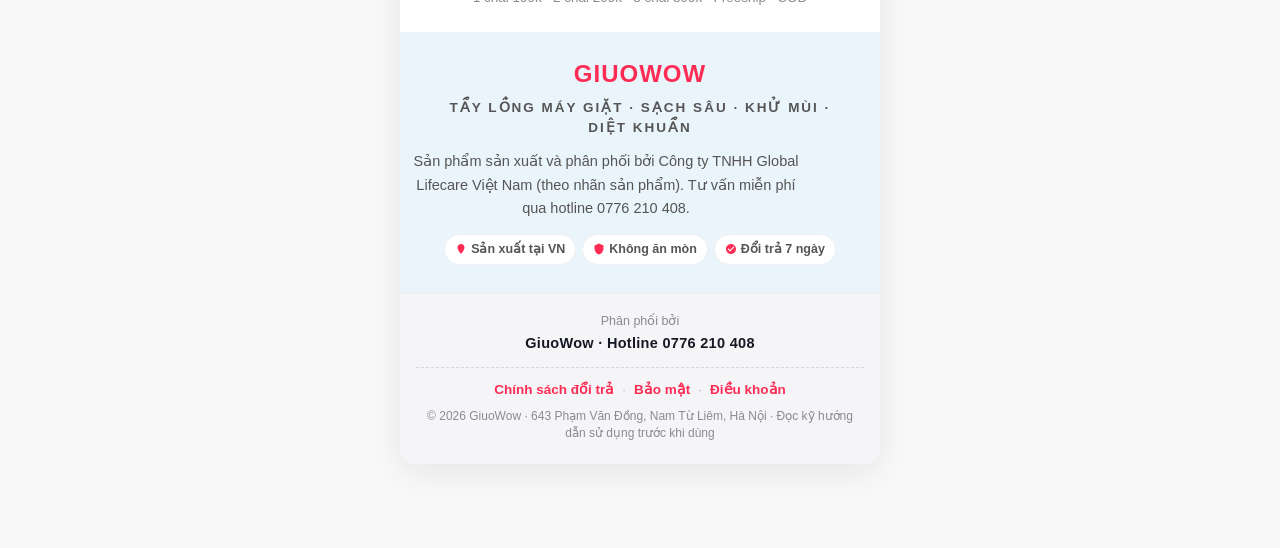
==== commit 7597359e: "Add gentle motion: button push, scroll reveal, banner shine, hero autoplay - Main CTAs (hero buy, se" ====
--- a/index.html
+++ b/index.html
@@ -1737,6 +1737,35 @@
 .cos-pain-strip + .cos-ingredient{padding-top:8px !important}
 .gw-multi + .cos-ba{padding-top:8px !important}
 @media (max-width:380px){.cos-pain-cta{font-size:13.5px !important;letter-spacing:0}}
+/* =====================================================================
+   Hiệu ứng chuyển động (nhẹ, có kiểm soát; tắt khi khách chọn giảm chuyển động)
+   ===================================================================== */
+@keyframes gwPush{
+  0%,100%{transform:scale(1);box-shadow:var(--tt-shadow-cta)}
+  50%{transform:scale(1.045);box-shadow:0 6px 18px rgba(209,10,17,.45)}
+}
+@keyframes gwShine{0%,70%{transform:translateX(-120%) skewX(-18deg)}100%{transform:translateX(320%) skewX(-18deg)}}
+@keyframes gwRing{0%,82%,100%{transform:rotate(0)}86%{transform:rotate(-14deg)}90%{transform:rotate(12deg)}94%{transform:rotate(-8deg)}98%{transform:rotate(5deg)}}
+
+/* nút chính: push đều ~2,4s/chu kỳ */
+.tts-inline-btn.buy,.cos-cta-btn:not(.gw-call),.tts-btn-buy,.tts-popup-submit{animation:gwPush 2.4s ease-in-out infinite;will-change:transform}
+.cos-cta-btn:active,.tts-btn-buy:active,.tts-inline-btn.buy:active,.tts-popup-submit:active{animation:none;transform:scale(.97)}
+.tts-popup-submit:disabled{animation:none}
+
+/* banner giá: ánh sáng quét qua mỗi ~4,5s */
+.tts-deal-left{overflow:hidden;isolation:isolate}
+.tts-deal-left::after{content:"";position:absolute;top:0;bottom:0;left:0;width:34%;background:linear-gradient(100deg,transparent,rgba(255,255,255,.28),transparent);animation:gwShine 4.5s ease-in-out infinite;pointer-events:none;z-index:1}
+/* biểu tượng Gọi: lắc nhẹ thỉnh thoảng */
+.tts-cta-side svg{transform-origin:50% 60%;animation:gwRing 5s ease-in-out infinite}
+
+/* nội dung hiện dần khi cuộn tới */
+.js-motion .rv{opacity:0;transform:translateY(18px);transition:opacity .6s ease,transform .6s cubic-bezier(.2,.7,.2,1);transition-delay:var(--rv-delay,0ms)}
+.js-motion .rv.in{opacity:1;transform:none}
+
+@media (prefers-reduced-motion:reduce){
+  .tts-inline-btn.buy,.cos-cta-btn,.tts-btn-buy,.tts-popup-submit,.tts-cta-side svg,.tts-deal-left::after{animation:none !important}
+  .js-motion .rv{opacity:1 !important;transform:none !important;transition:none !important}
+}
 </style>
 </head>
 <body>
@@ -2486,6 +2515,46 @@
   if (document.fonts && document.fonts.ready) document.fonts.ready.then(run);
   window.addEventListener('resize', later);
   window.addEventListener('orientationchange', later);
+})();
+
+/* ============================================================
+ * Chuyển động: hiện dần khi cuộn + carousel tự chuyển ảnh
+ * ============================================================ */
+(function () {
+  var reduce = window.matchMedia && window.matchMedia('(prefers-reduced-motion: reduce)').matches;
+  if (reduce || !('IntersectionObserver' in window)) return;
+  document.documentElement.classList.add('js-motion');
+
+  // 1) Hiện dần: ảnh, tiêu đề, từng dòng danh sách (so le nhẹ)
+  var sel = '.gw-photo,.cos-pain-title,.cos-pain-sub,.cos-pain-item,.cos-ing-title,.cos-ing-item,.cos-saf-callout,.cos-ben-title,.cos-tex-title,.cos-ba-title,.cos-rt-title,.cos-rt-step,.cos-rt-pm-note,.cos-faq-title,.cos-faq-item,.cos-cta-headline,.cos-lic-badge,.cos-lic-title';
+  var els = Array.prototype.slice.call(document.querySelectorAll(sel)).filter(function (e) { return !e.closest('.tts-hero,.tts-popup,.tts-tabnav'); });
+  var groups = new Map();
+  els.forEach(function (e) {
+    e.classList.add('rv');
+    var g = e.parentElement, n = groups.get(g) || 0;
+    if (/item|step/.test(e.className)) e.style.setProperty('--rv-delay', Math.min(n, 4) * 90 + 'ms');
+    groups.set(g, n + 1);
+  });
+  var io = new IntersectionObserver(function (entries) {
+    entries.forEach(function (en) {
+      if (en.isIntersecting) { en.target.classList.add('in'); io.unobserve(en.target); }
+    });
+  }, { threshold: 0.12, rootMargin: '0px 0px -6% 0px' });
+  els.forEach(function (e) { io.observe(e); });
+
+  // 2) Carousel đầu trang tự chuyển ảnh mỗi 4,5s; dừng hẳn khi khách chạm/vuốt
+  var hero = document.querySelector('.tts-hero'), track = hero && hero.querySelector('.tts-hero-track');
+  if (!track) return;
+  var stopped = false, visible = true, idx = 0, total = track.children.length;
+  function stop() { stopped = true; }
+  ['pointerdown', 'touchstart', 'wheel', 'keydown'].forEach(function (ev) { hero.addEventListener(ev, stop, { passive: true }); });
+  new IntersectionObserver(function (en) { visible = en[0].isIntersecting; }, { threshold: 0.5 }).observe(hero);
+  setInterval(function () {
+    if (stopped || !visible || document.hidden || total < 2) return;
+    idx = Math.round(track.scrollLeft / track.clientWidth);
+    idx = (idx + 1) % total;
+    track.scrollTo({ left: idx * track.clientWidth, behavior: 'smooth' });
+  }, 4500);
 })();
 
 /* ============================================================
